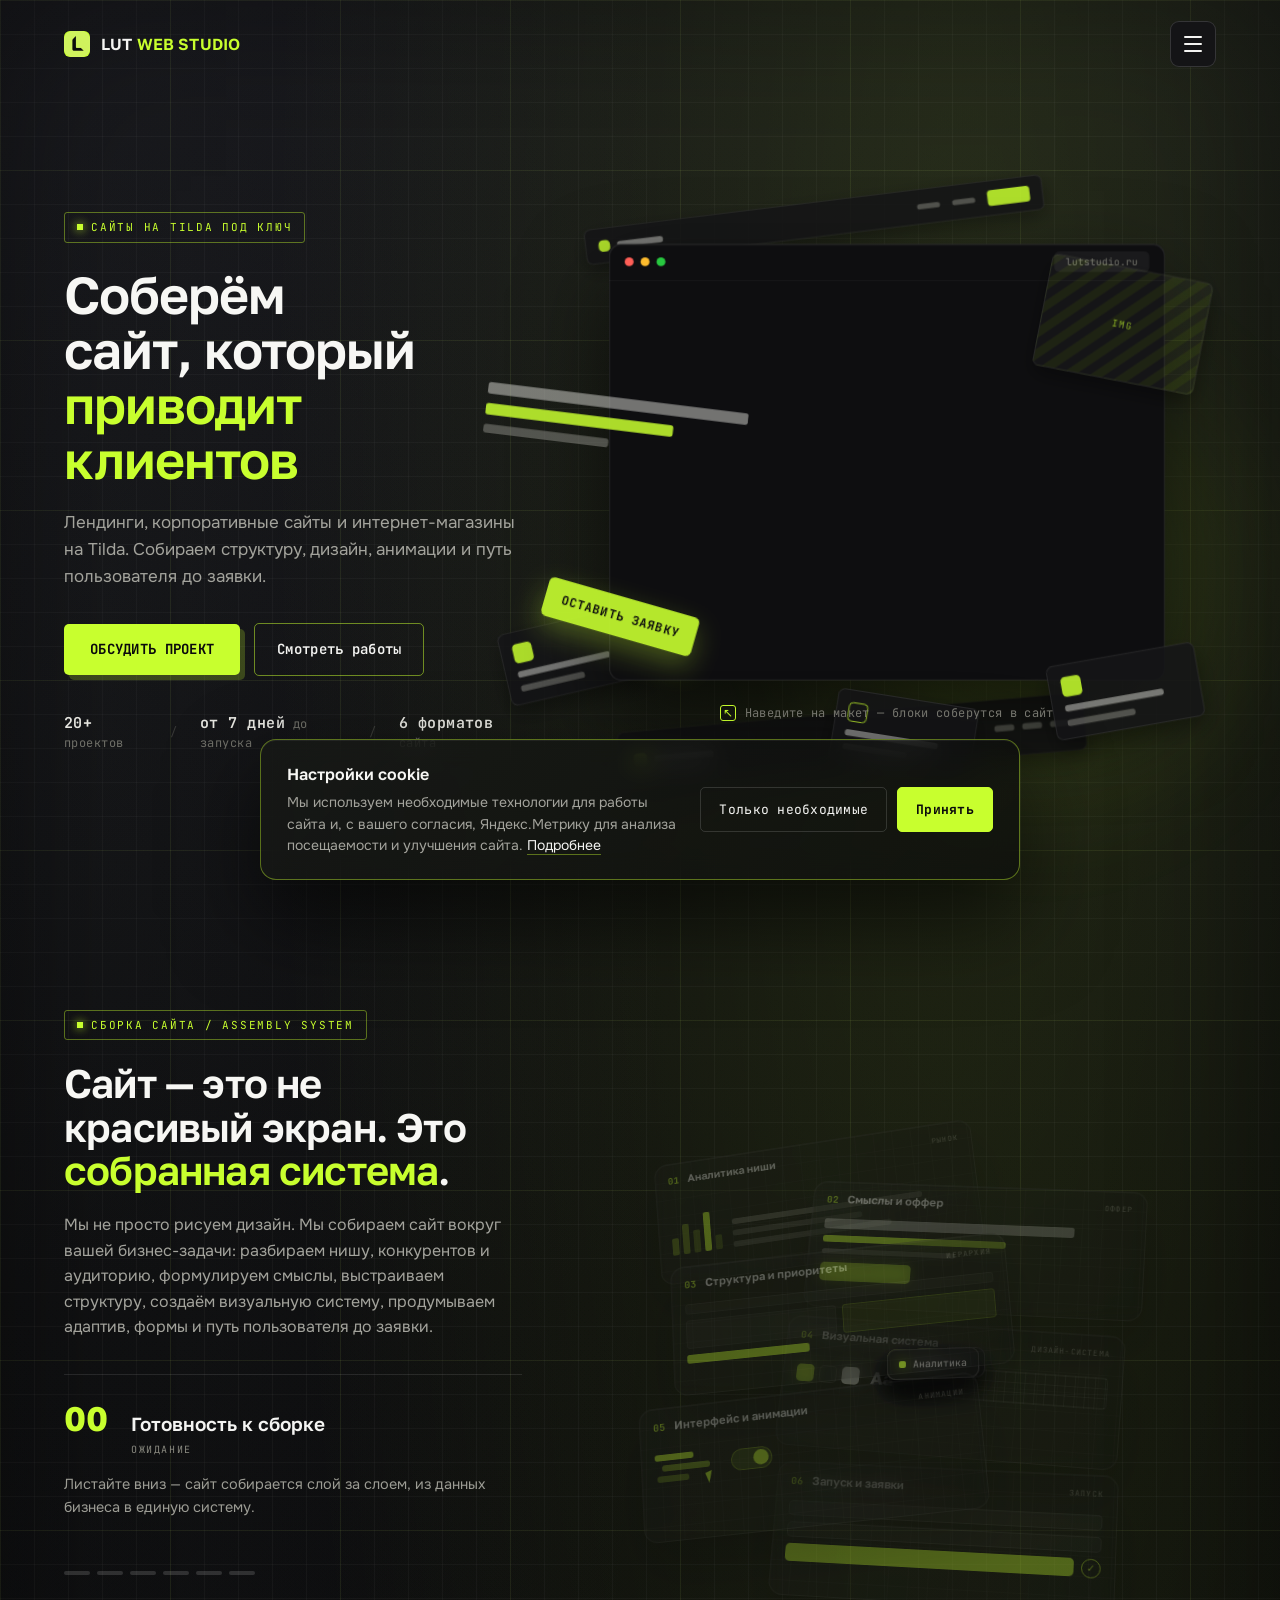
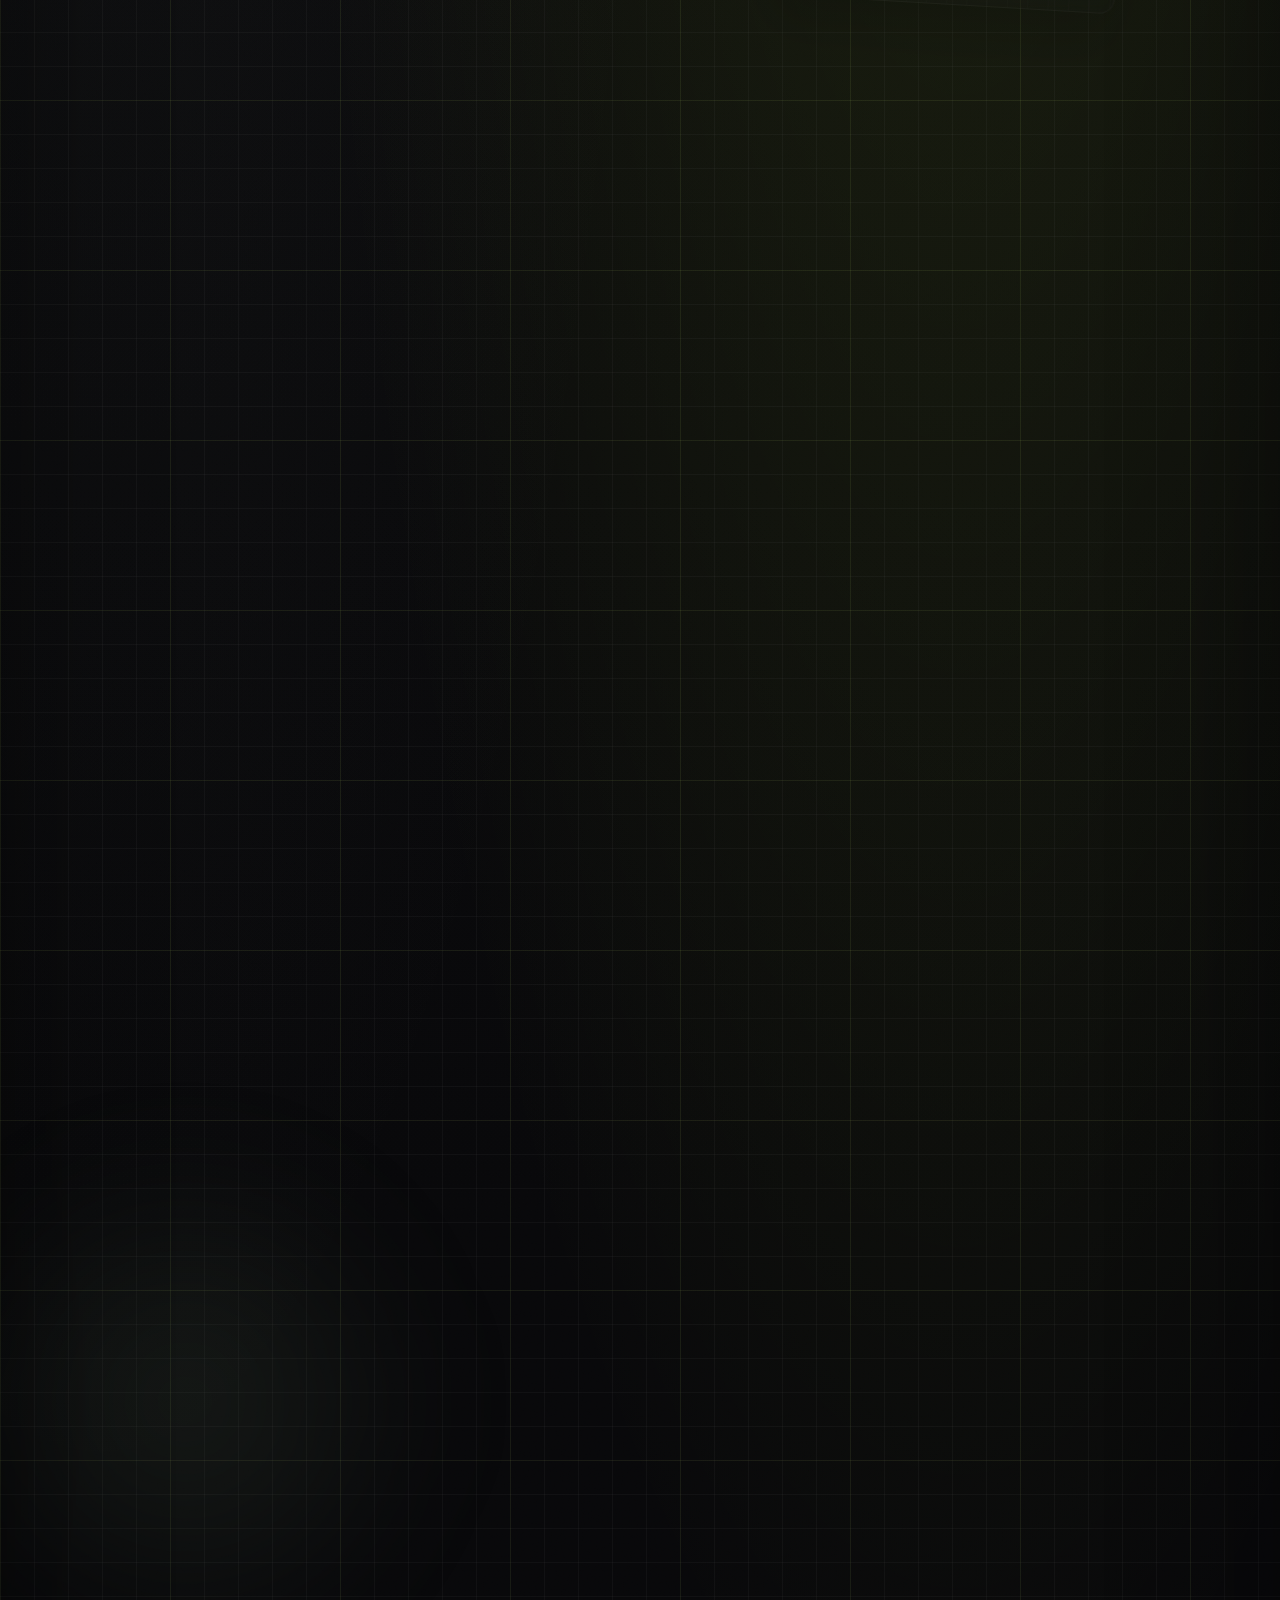
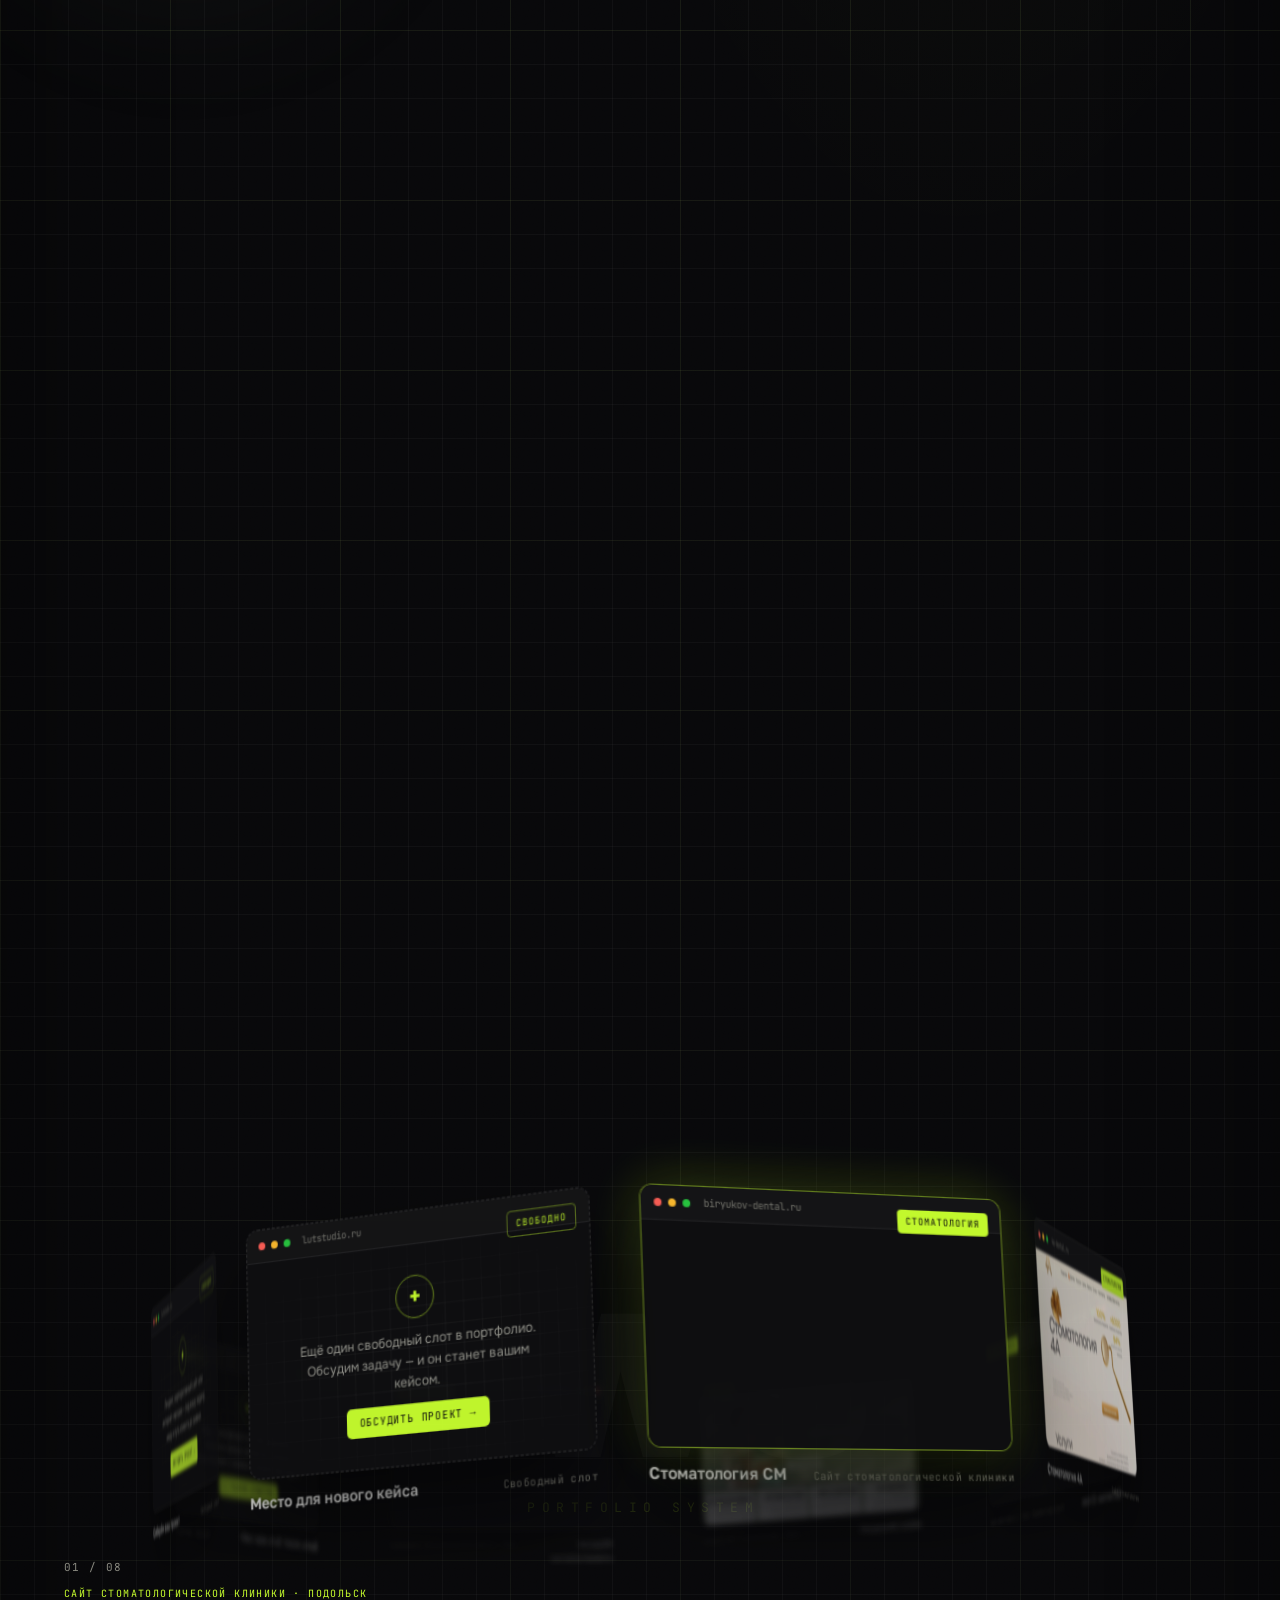
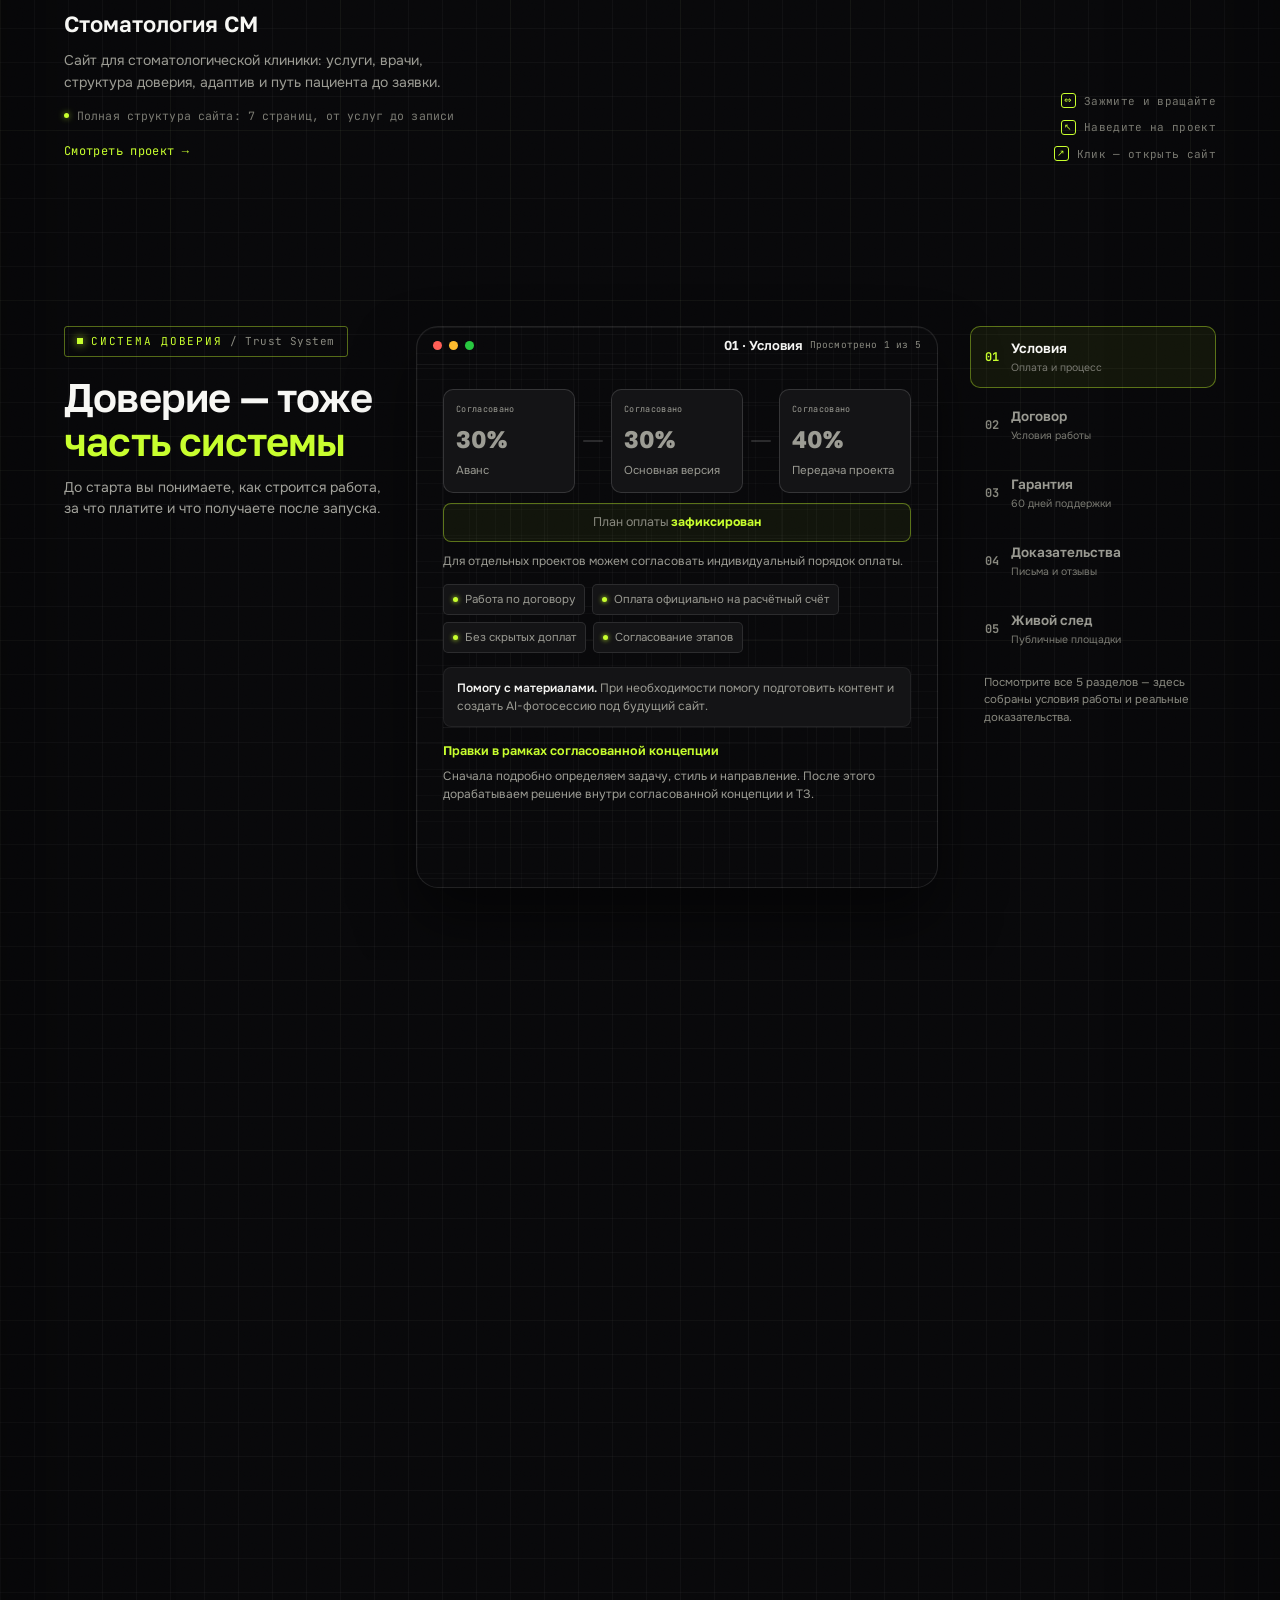
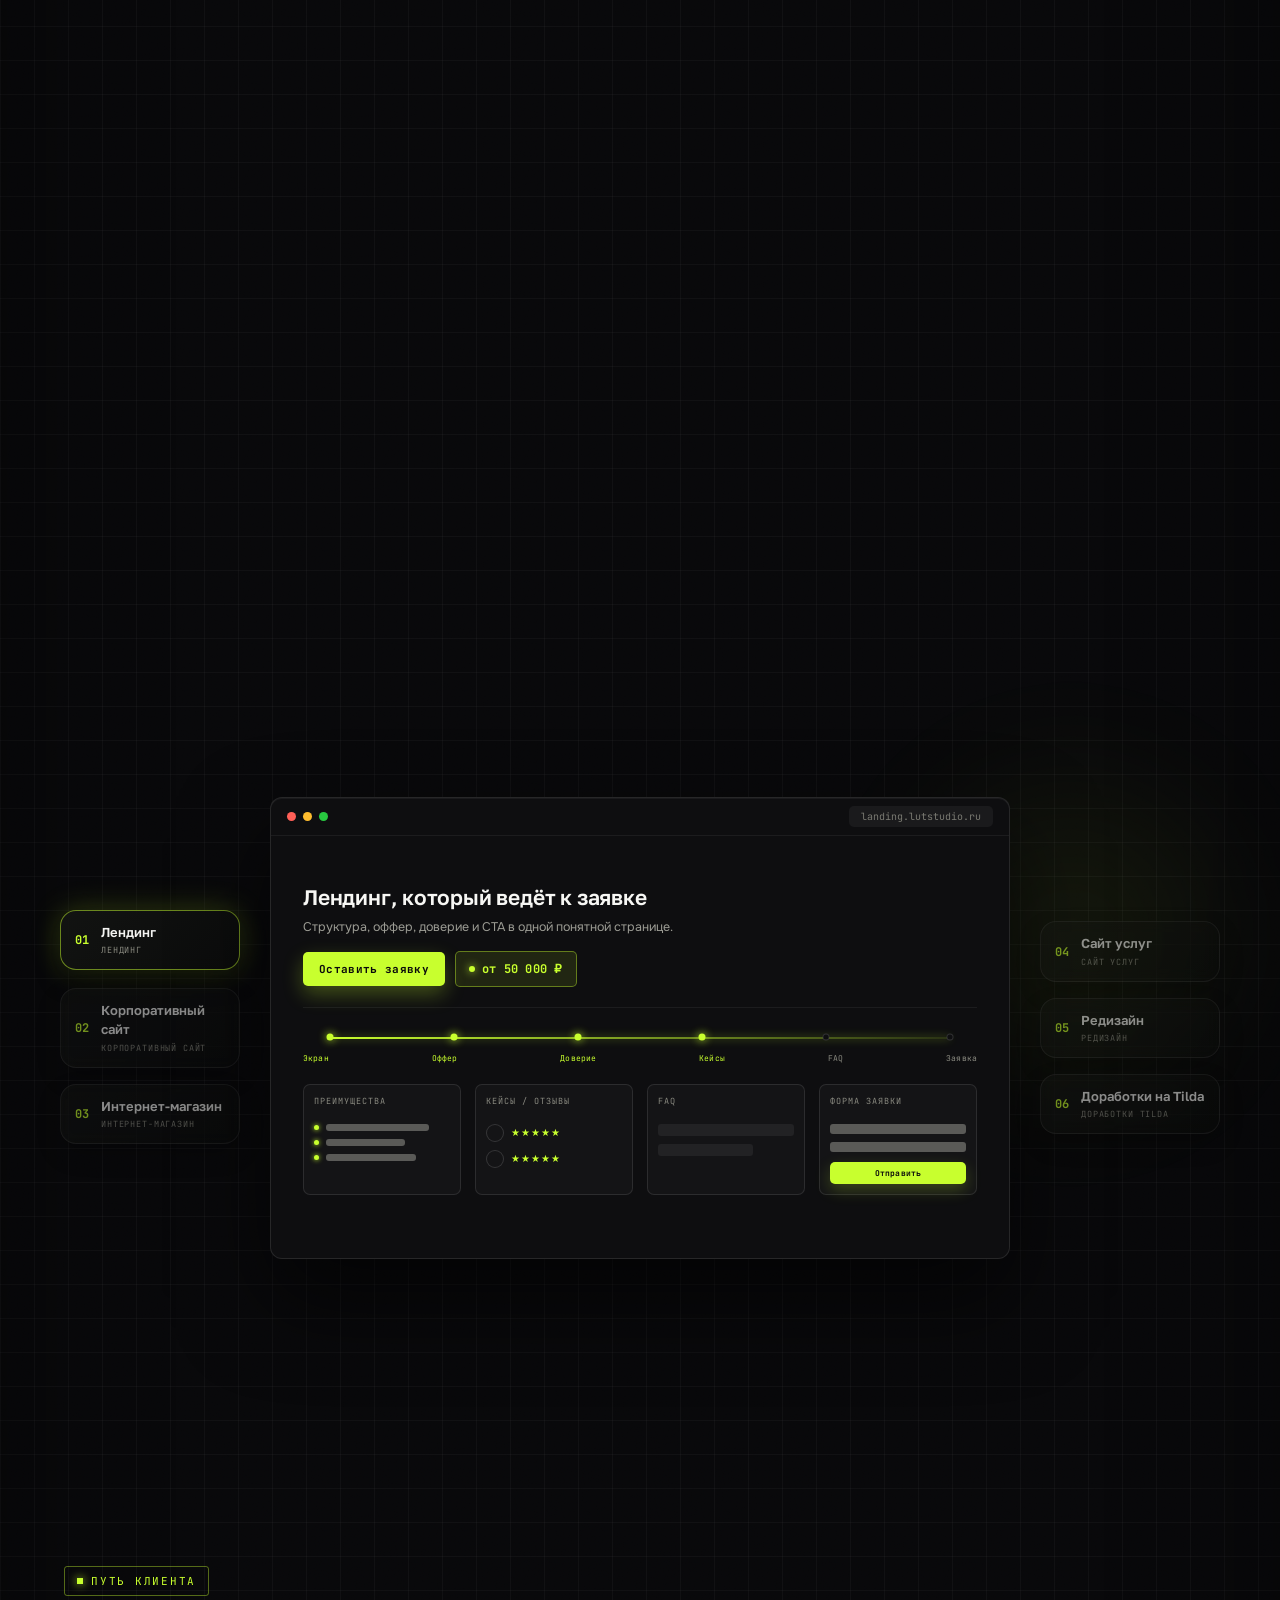
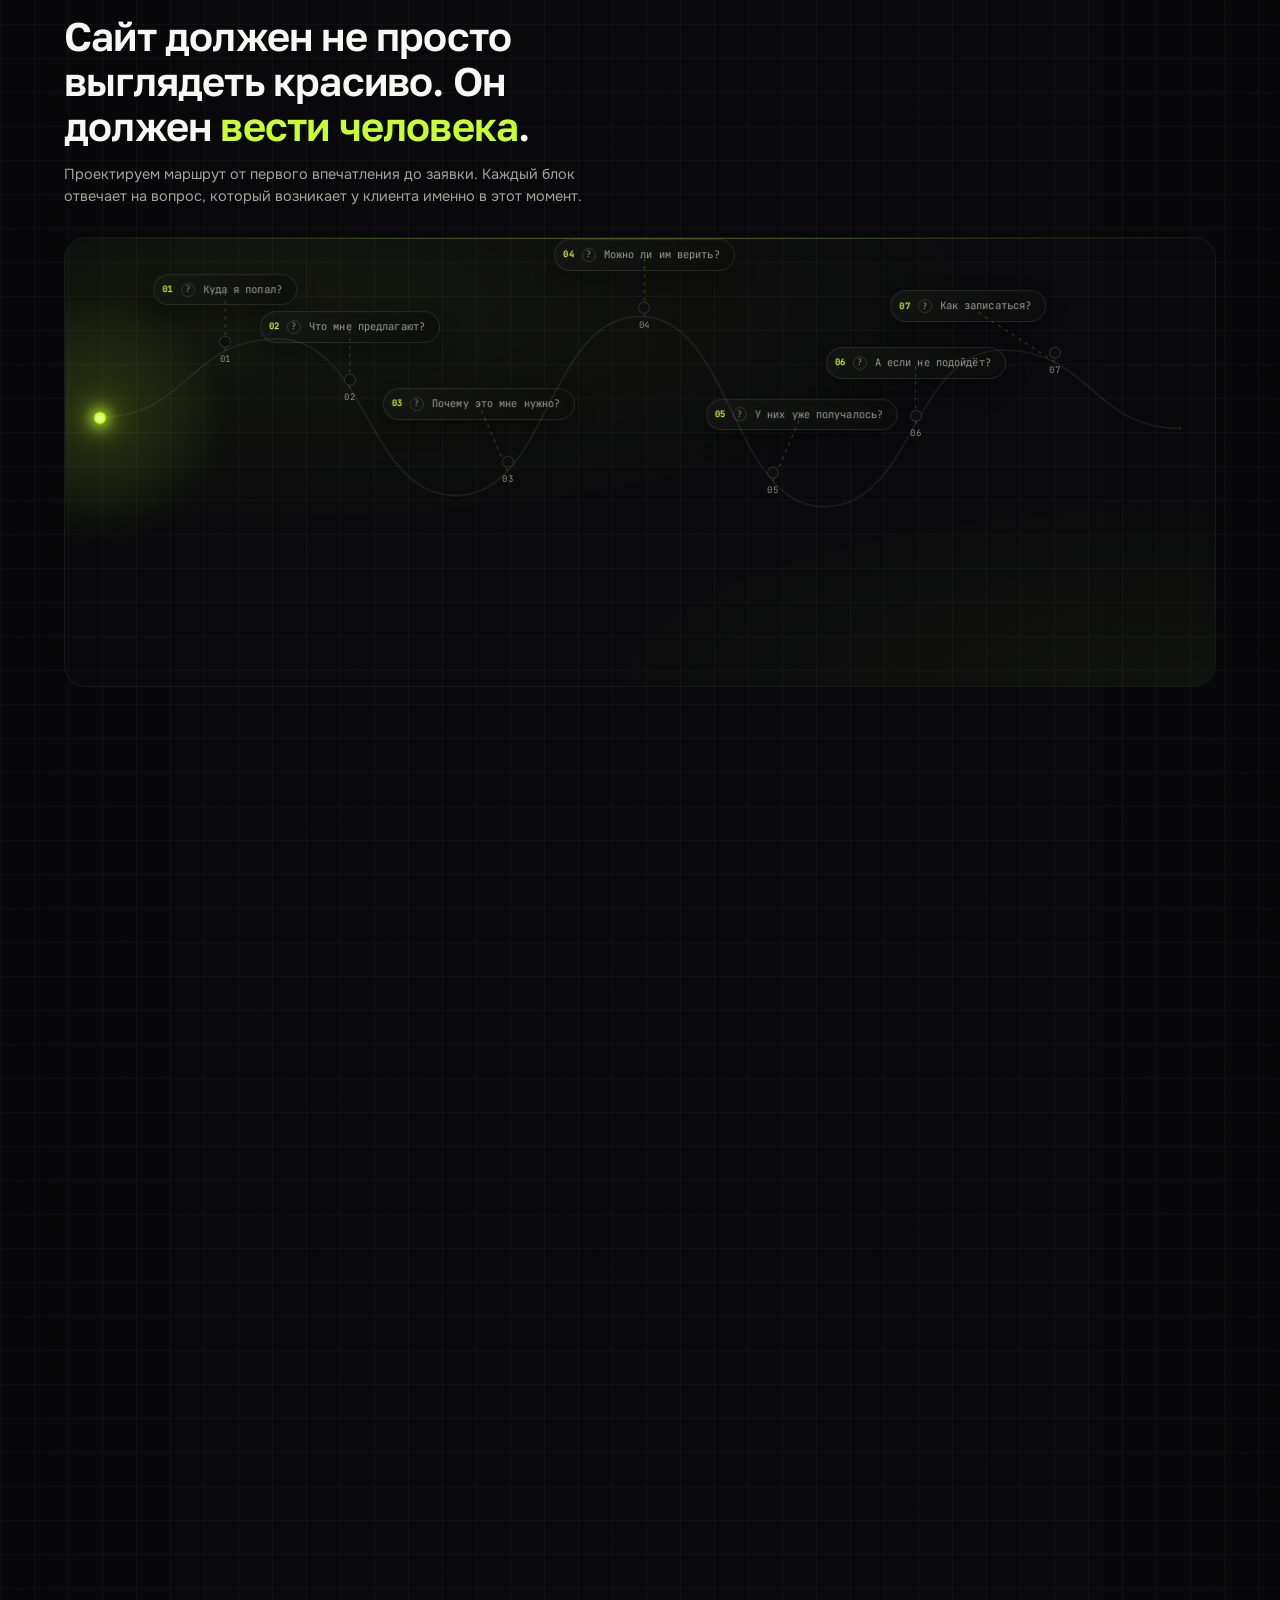
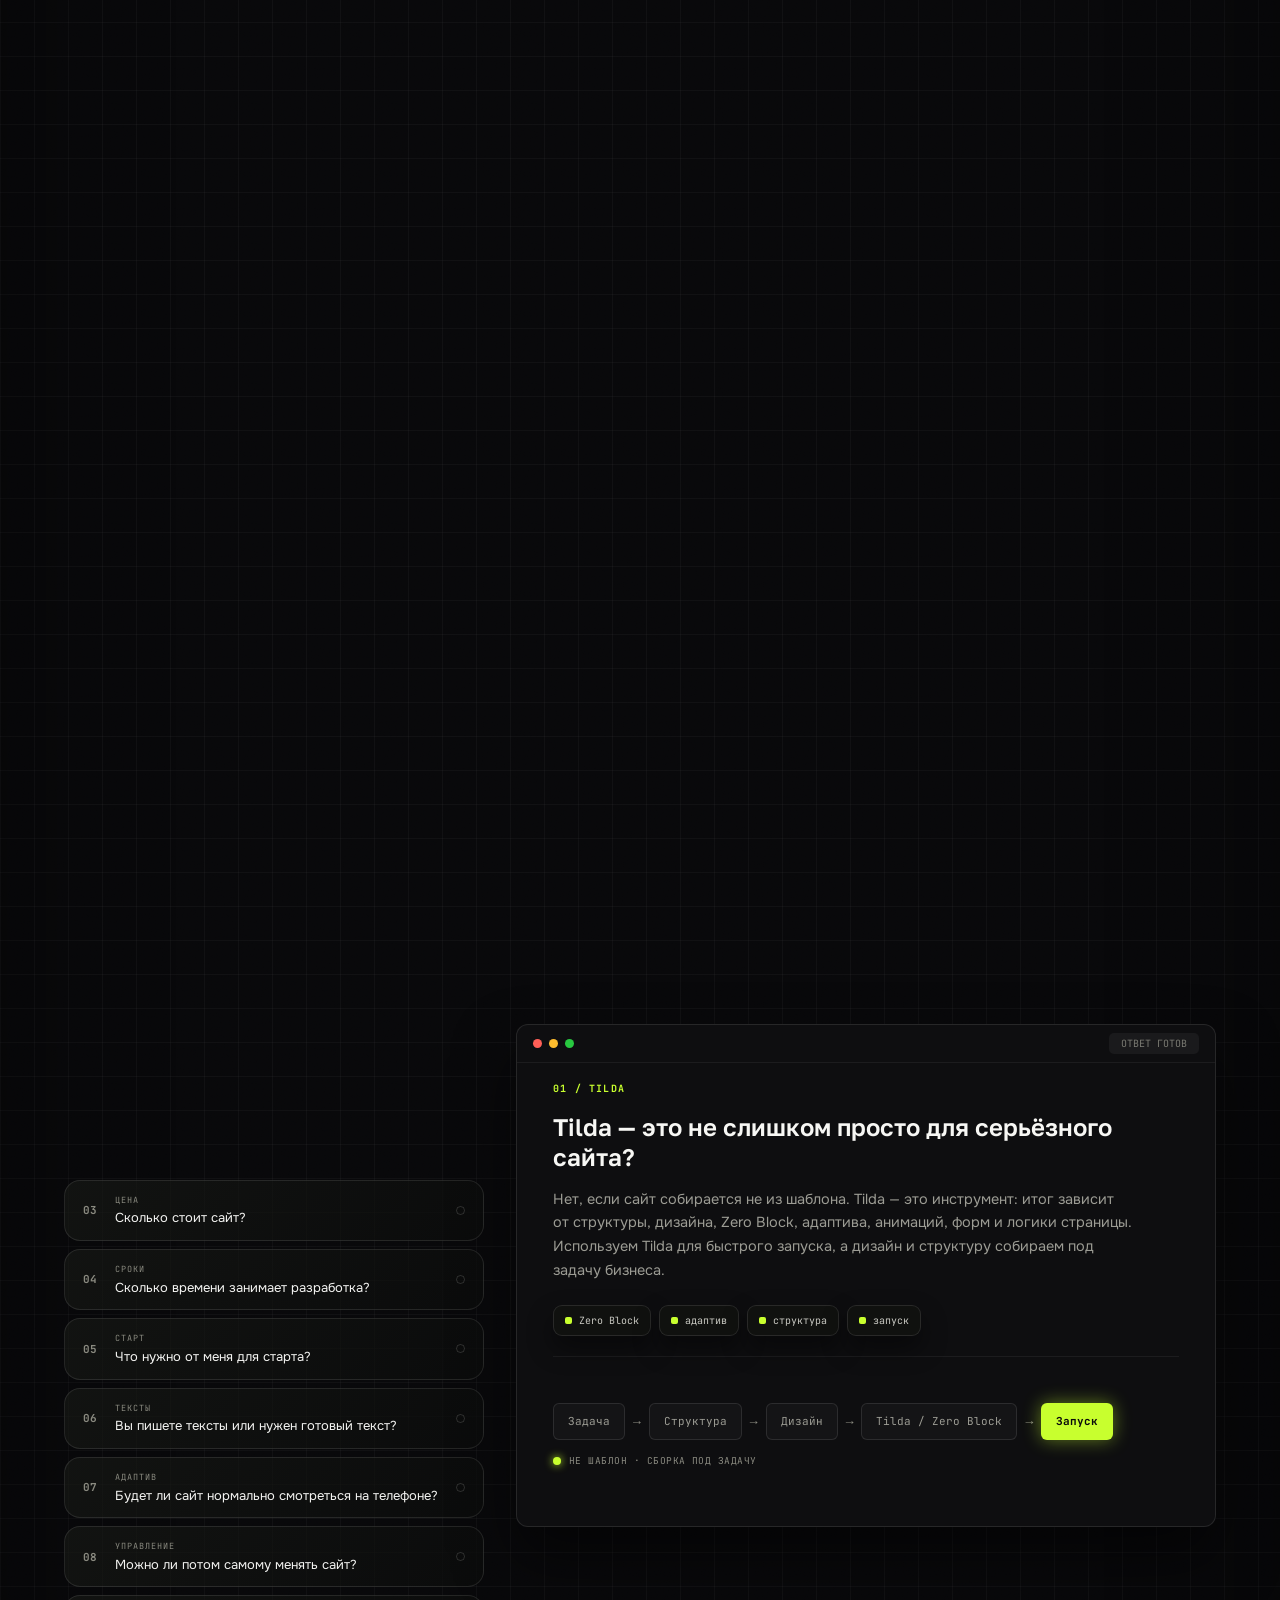
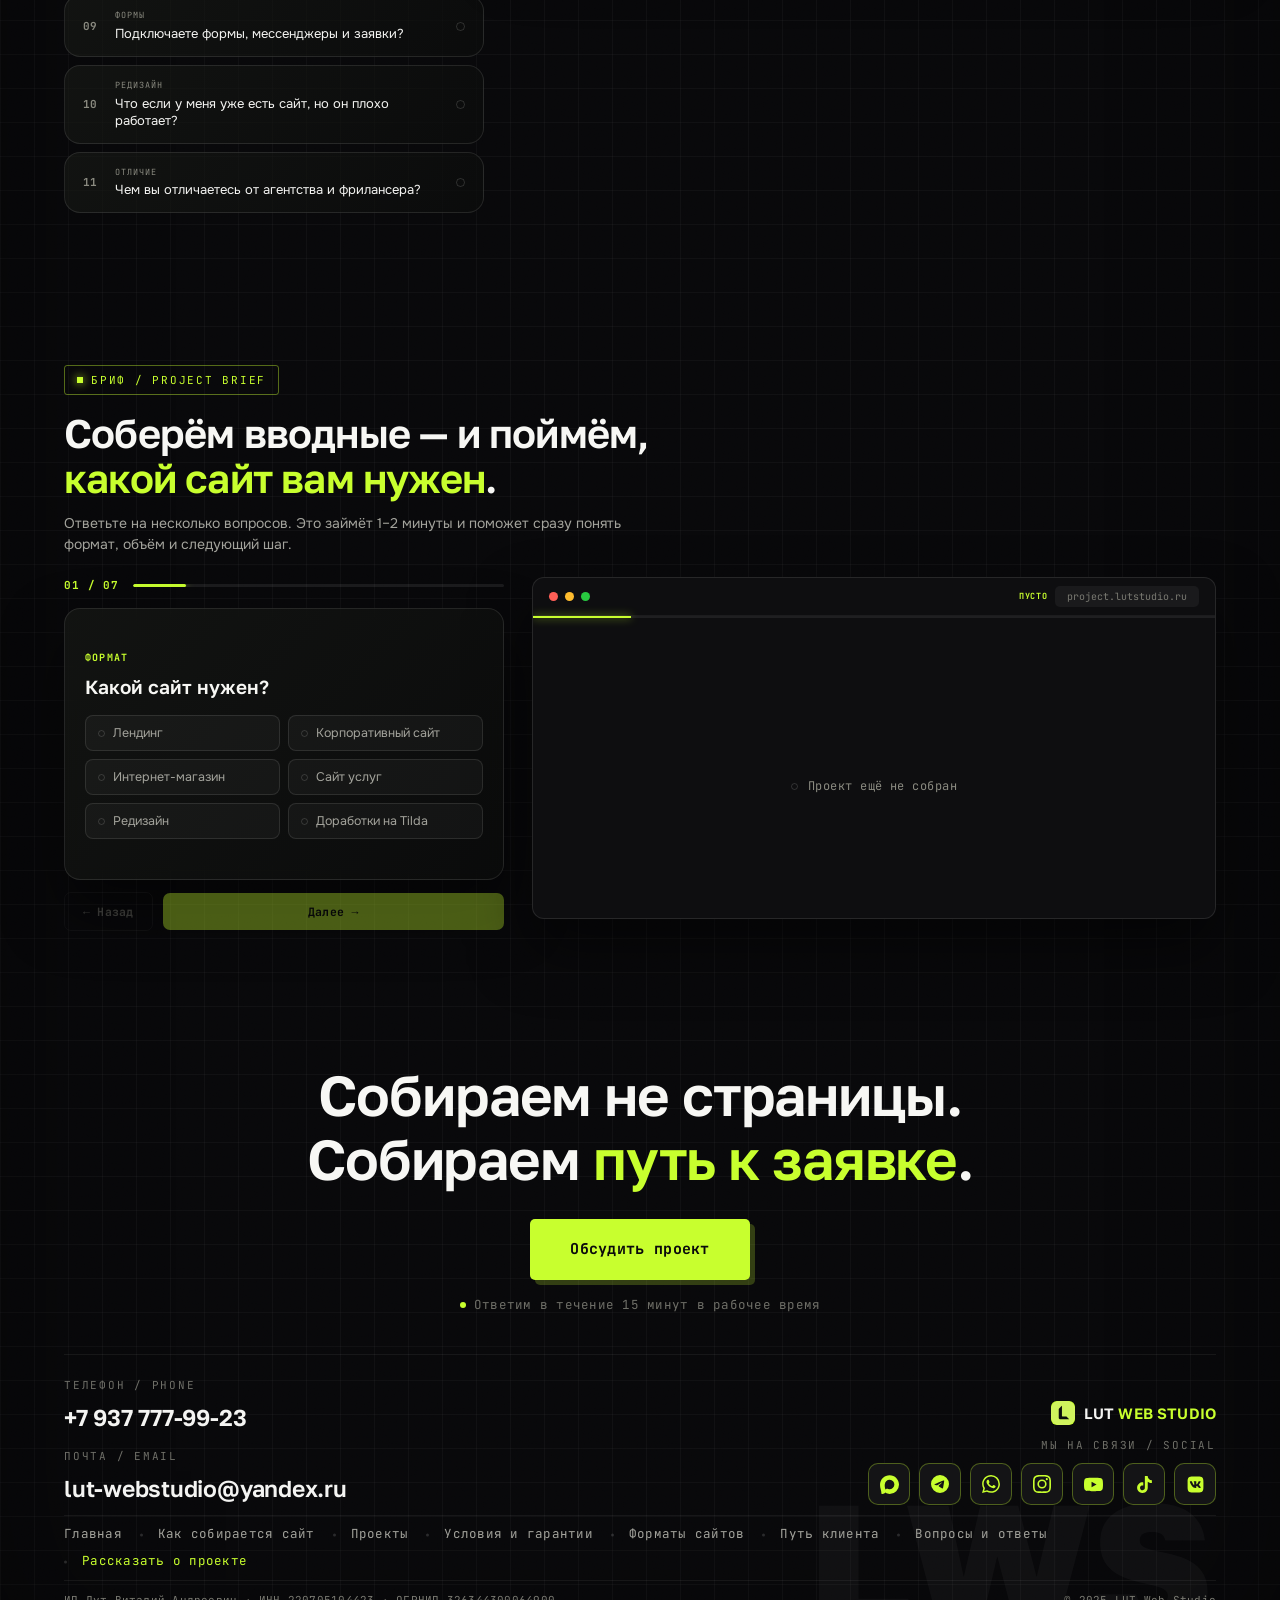
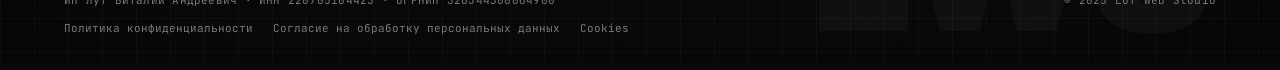
==== index.html @ da23cadc "refactor: place author profile inside browser frame" ====
<!DOCTYPE html>
<html lang="ru">
<head>
  <meta charset="UTF-8">
  <meta name="viewport" content="width=device-width, initial-scale=1">
  <title>Создание сайтов на Tilda под ключ: дизайн и разработка | LUT Web Studio</title>

  <meta name="description" content="Авторская веб-студия Виталия Лута. Создаю лендинги, корпоративные сайты и интернет-магазины на Tilda под ключ: анализ, структура, дизайн, анимации и запуск. Работа по договору, гарантия 60 дней.">
  <meta name="robots" content="index, follow">
  <link rel="canonical" href="https://lutstudio.ru/">

  <meta property="og:type" content="website">
  <meta property="og:site_name" content="LUT Web Studio">
  <meta property="og:locale" content="ru_RU">
  <meta property="og:url" content="https://lutstudio.ru/">
  <meta property="og:title" content="Создание сайтов на Tilda под ключ — LUT Web Studio">
  <meta property="og:description" content="Авторская веб-студия Виталия Лута. Лендинги, корпоративные сайты и интернет-магазины на Tilda под ключ — от анализа и структуры до дизайна, анимаций и запуска.">
  <meta property="og:image" content="https://lutstudio.ru/assets/images/OG.webp">
  <meta property="og:image:secure_url" content="https://lutstudio.ru/assets/images/OG.webp">
  <meta property="og:image:type" content="image/webp">
  <meta property="og:image:width" content="1200">
  <meta property="og:image:height" content="630">
  <meta property="og:image:alt" content="LUT Web Studio — создание сайтов на Tilda под ключ">

  <meta name="twitter:card" content="summary_large_image">
  <meta name="twitter:title" content="Создание сайтов на Tilda под ключ — LUT Web Studio">
  <meta name="twitter:description" content="Авторская веб-студия Виталия Лута. Сайты на Tilda под ключ — от анализа и структуры до дизайна, анимаций и запуска.">
  <meta name="twitter:image" content="https://lutstudio.ru/assets/images/OG.webp">
  <meta name="twitter:image:alt" content="LUT Web Studio — создание сайтов на Tilda под ключ">

  <script type="application/ld+json">
  {
    "@context": "https://schema.org",
    "@graph": [
      {
        "@type": "ProfessionalService",
        "@id": "https://lutstudio.ru/#studio",
        "name": "LUT Web Studio",
        "alternateName": "ЛУТ Веб Студия",
        "url": "https://lutstudio.ru/",
        "logo": "https://lutstudio.ru/assets/favicon/apple-touch-icon.png",
        "image": "https://lutstudio.ru/assets/images/OG.webp",
        "description": "Авторская веб-студия Виталия Лута. Создание сайтов на Tilda под ключ: анализ, структура, дизайн, анимации, разработка и запуск.",
        "founder": {
          "@id": "https://lutstudio.ru/#vitaly"
        },
        "areaServed": {
          "@type": "Country",
          "name": "Россия"
        },
        "serviceType": [
          "Разработка сайтов на Tilda",
          "Создание лендингов",
          "Корпоративные сайты",
          "Интернет-магазины на Tilda",
          "Сайт услуг",
          "Редизайн сайтов",
          "Доработка сайтов на Tilda"
        ],
        "telephone": "+7 937 777-99-23",
        "email": "lut-webstudio@yandex.ru",
        "sameAs": [
          "https://vk.ru/lut.web.studio"
        ]
      },
      {
        "@type": "Person",
        "@id": "https://lutstudio.ru/#vitaly",
        "name": "Виталий Лут",
        "jobTitle": "Основатель и веб-дизайнер",
        "worksFor": {
          "@id": "https://lutstudio.ru/#studio"
        },
        "sameAs": [
          "https://t.me/VitalyLut",
          "https://www.instagram.com/vitaliylut",
          "https://youtube.com/@lut_vitaly",
          "https://www.tiktok.com/@lut_vitalik"
        ]
      },
      {
        "@type": "WebSite",
        "@id": "https://lutstudio.ru/#website",
        "url": "https://lutstudio.ru/",
        "name": "LUT Web Studio",
        "inLanguage": "ru-RU",
        "publisher": {
          "@id": "https://lutstudio.ru/#studio"
        }
      }
    ]
  }
  </script>

  <link rel="icon" type="image/png" href="assets/favicon/favicon-96x96.png" sizes="96x96">
  <link rel="shortcut icon" href="assets/favicon/favicon.ico">
  <link rel="apple-touch-icon" sizes="180x180" href="assets/favicon/apple-touch-icon.png">
  <link rel="manifest" href="assets/favicon/site.webmanifest">
  <meta name="theme-color" content="#d1f45f">

  <!-- Self-hosted (assets/fonts/, see css/fonts.css) — replaces the
       former Google Fonts CDN request. Preload only the two files
       needed for the very first paint (Hero H1 + body/subtitle text,
       both Cyrillic); every other weight/subset loads from fonts.css's
       own @font-face rules on demand, same as before. -->
  <link rel="preload" href="assets/fonts/golos-text-cyrillic.woff2" as="font" type="font/woff2" crossorigin>
  <link rel="preload" href="assets/fonts/onest-cyrillic.woff2" as="font" type="font/woff2" crossorigin>

  <!-- .min.css — same 17 files, same order (order is load-bearing: later
       files override earlier ones at equal specificity throughout this
       codebase), each minified independently rather than bundled. See
       PERF-NOTES.md for why bundling was deliberately not done.
       Unminified sources stay in css/ for development. -->
  <link rel="stylesheet" href="css/reset.min.css">
  <link rel="stylesheet" href="css/fonts.min.css">
  <link rel="stylesheet" href="css/variables.min.css">
  <link rel="stylesheet" href="css/base.min.css">
  <link rel="stylesheet" href="css/components.min.css">
  <link rel="stylesheet" href="css/hero.min.css">
  <link rel="stylesheet" href="css/assembly.min.css">
  <link rel="stylesheet" href="css/portfolio.min.css">
  <link rel="stylesheet" href="css/trust.min.css">
  <link rel="stylesheet" href="css/author.min.css">
  <link rel="stylesheet" href="css/configurator.min.css">
  <link rel="stylesheet" href="css/journey.min.css">
  <link rel="stylesheet" href="css/faq.min.css">
  <link rel="stylesheet" href="css/brief.min.css">
  <link rel="stylesheet" href="css/footer.min.css">
  <link rel="stylesheet" href="css/project-modal.min.css">
  <link rel="stylesheet" href="css/responsive.min.css">
  <link rel="stylesheet" href="css/cookie-consent.min.css">
</head>
<body>
  <div class="site-bg" aria-hidden="true">
    <div class="bg-layer bg-atmosphere"></div>
    <div class="bg-layer bg-grid"></div>
    <div class="bg-layer bg-grid--accent"></div>
    <div class="bg-glow site-bg__glow--a"></div>
    <div class="bg-glow site-bg__glow--b"></div>
    <div class="bg-glow site-bg__glow--c"></div>
    <div class="bg-layer bg-noise"></div>
    <div class="bg-layer bg-vignette"></div>
  </div>
  <div class="site-halo" data-site-halo aria-hidden="true"></div>

  <header class="site-header" data-site-header>
    <div class="site-header__inner">
      <div class="hero__brand">
        <img class="hero__brand-mark" src="assets/favicon/favicon-96x96.png" width="26" height="26" alt="">
        <span class="hero__brand-name">
          <span class="hero__brand-name-full">LUT<span> WEB STUDIO</span></span>
          <span class="hero__brand-name-short">LWS</span>
        </span>
      </div>

      <button class="hamburger" type="button" data-menu-toggle aria-label="Открыть меню" aria-expanded="false">
        <span class="hamburger__line"></span>
        <span class="hamburger__line"></span>
        <span class="hamburger__line"></span>
      </button>
    </div>
  </header>

  <nav class="menu" data-menu aria-hidden="true">
    <div class="menu__glow"></div>
    <div class="menu__label">МЕНЮ / MENU</div>
    <div class="menu__links">
      <a class="menu__link" href="#home">
        <span class="menu__link-index">01</span><span class="menu__link-text">Главная</span>
      </a>
      <a class="menu__link" href="#assembly">
        <span class="menu__link-index">02</span><span class="menu__link-text">Как мы собираем</span>
      </a>
      <a class="menu__link" href="#portfolio">
        <span class="menu__link-index">03</span><span class="menu__link-text">Проекты</span>
      </a>
      <a class="menu__link" href="#trust">
        <span class="menu__link-index">04</span><span class="menu__link-text">Условия и гарантии</span>
      </a>
      <a class="menu__link" href="#configurator">
        <span class="menu__link-index">05</span><span class="menu__link-text">Форматы сайтов</span>
      </a>
      <a class="menu__link" href="#journey">
        <span class="menu__link-index">06</span><span class="menu__link-text">Путь клиента</span>
      </a>
      <a class="menu__link" href="#faq">
        <span class="menu__link-index">07</span><span class="menu__link-text">Вопросы и ответы</span>
      </a>
      <a class="menu__link" href="#brief">
        <span class="menu__link-index">08</span><span class="menu__link-text">Рассказать о проекте</span>
      </a>
    </div>
    <div class="menu__footer">
      <a class="menu__phone" href="tel:+79377779923">
        <div class="menu__phone-label">ПОЗВОНИТЬ</div>
        <div class="menu__phone-number">+7 937 777-99-23</div>
      </a>
      <div class="menu__socials" data-menu-socials></div>
    </div>
  </nav>

  <main>
    <!-- HERO -->
    <section class="hero-viewport" id="home" data-hero>
      <div class="hero__container">
        <div class="hero__copy">
          <div class="badge">
            <span class="badge__dot"></span>Сайты на Tilda под ключ
          </div>
          <h1 class="hero__title">Соберём сайт, который <span>приводит клиентов</span></h1>
          <p class="hero__subtitle">Лендинги, корпоративные сайты и интернет-магазины на Tilda. Собираем структуру, дизайн, анимации и путь пользователя до заявки.</p>
          <div class="hero__actions">
            <button class="btn btn--primary" type="button" data-magnet data-open-project-modal data-source="hero" data-source-label="Обсудить проект">ОБСУДИТЬ ПРОЕКТ</button>
            <button class="btn btn--secondary" type="button" data-magnet data-scroll-to="#portfolio">
              <span class="btn__liquid">
                <span class="btn__liquid-fill"></span>
                <span class="btn__liquid-wave"></span>
                <span class="btn__liquid-wave btn__liquid-wave--soft"></span>
              </span>
              <span class="btn__label">Смотреть работы</span>
            </button>
          </div>
          <div class="hero__stats">
            <span><b>20+</b> проектов</span>
            <span class="hero__stats-sep">/</span>
            <span><b>от 7 дней</b> до запуска</span>
            <span class="hero__stats-sep">/</span>
            <span><b>6 форматов</b> сайта</span>
          </div>
        </div>

        <div class="hero__scene">
        <div class="hero__mockup-shell">
        <div class="hero__mockup" data-mockup>
          <div class="hero__mockup-tilt" data-tilt>
            <div class="hero__mockup-glow" data-mockup-glow></div>
            <div class="hero__mockup-frame"></div>
            <div class="browser-bar">
              <span class="browser-bar__dot browser-bar__dot--red"></span>
              <span class="browser-bar__dot browser-bar__dot--yellow"></span>
              <span class="browser-bar__dot browser-bar__dot--green"></span>
              <span class="browser-bar__spacer"></span>
              <span class="browser-bar__url">lutstudio.ru</span>
            </div>

            <div class="hero__mockup-stage" data-mockup-stage>
              <div class="hero__mockup-card hero__mockup-card--navbar">
                <div class="hero__mockup-card-inner">
                  <div style="display:flex;align-items:center;gap:8px">
                    <span class="ui-dot" style="width:13px;height:13px"></span>
                    <span class="ui-bar ui-bar--light" style="width:52px"></span>
                  </div>
                  <div style="display:flex;align-items:center;gap:14px">
                    <span class="ui-bar ui-bar--faint" style="width:26px;height:6px"></span>
                    <span class="ui-bar ui-bar--faint" style="width:26px;height:6px"></span>
                    <span class="ui-bar ui-bar--accent" style="width:48px;height:18px;border-radius:4px"></span>
                  </div>
                </div>
              </div>

              <div class="hero__mockup-card hero__mockup-card--headline">
                <div class="hero__mockup-card-inner">
                  <span class="ui-bar ui-bar--light" style="width:100%;height:13px"></span>
                  <span class="ui-bar ui-bar--accent" style="width:72%;height:13px"></span>
                  <span class="ui-bar ui-bar--faint" style="width:48%;height:10px"></span>
                </div>
              </div>

              <div class="hero__mockup-card hero__mockup-card--cta">
                <div class="hero__mockup-card-inner">ОСТАВИТЬ ЗАЯВКУ</div>
              </div>

              <div class="hero__mockup-card hero__mockup-card--image">
                <div class="hero__mockup-card-inner">IMG</div>
              </div>

              <div class="hero__mockup-card hero__mockup-card--feature-a">
                <div class="hero__mockup-card-inner">
                  <span class="ui-dot"></span>
                  <span class="ui-bar ui-bar--light" style="width:80%"></span>
                  <span class="ui-bar ui-bar--faint" style="width:55%"></span>
                </div>
              </div>

              <div class="hero__mockup-card hero__mockup-card--feature-b">
                <div class="hero__mockup-card-inner">
                  <span class="ui-dot ui-dot--outline"></span>
                  <span class="ui-bar ui-bar--light" style="width:80%"></span>
                  <span class="ui-bar ui-bar--faint" style="width:55%"></span>
                </div>
              </div>

              <div class="hero__mockup-card hero__mockup-card--feature-c">
                <div class="hero__mockup-card-inner">
                  <span class="ui-dot"></span>
                  <span class="ui-bar ui-bar--light" style="width:80%"></span>
                  <span class="ui-bar ui-bar--faint" style="width:55%"></span>
                </div>
              </div>

              <div class="hero__mockup-card hero__mockup-card--footer">
                <div class="hero__mockup-card-inner">
                  <div style="display:flex;align-items:center;gap:8px">
                    <span class="ui-dot" style="width:15px;height:15px"></span>
                    <span class="ui-bar ui-bar--light" style="width:66px"></span>
                  </div>
                  <div style="display:flex;gap:9px">
                    <span class="ui-bar ui-bar--faint" style="width:22px"></span>
                    <span class="ui-bar ui-bar--faint" style="width:22px"></span>
                    <span class="ui-bar ui-bar--faint" style="width:22px"></span>
                  </div>
                </div>
              </div>
            </div>
          </div>
        </div>
        </div>

        <div class="hero__hint" data-hero-hint>
          <span class="hero__hint-icon">↖</span>
          <span data-hero-hint-text>Наведите на макет — блоки соберутся в сайт</span>
        </div>
        </div>
      </div>
    </section>

    <!-- ASSEMBLY -->
    <section class="assembly" id="assembly">
      <!-- Mobile-only intro (portrait tablet / phone, <=1023px): the
           sticky scroll-story below needs to start with just the
           compact stage + scene, so this scrolls away *before* the
           tall track begins rather than staying pinned on-screen with
           it the whole time. Same copy as .assembly__content-intro
           (hidden on this range) — kept separate rather than reflowed
           in place because the two live either side of the sticky
           boundary and can't share one DOM position. -->
      <div class="assembly__intro-mobile">
        <div class="badge reveal-up">
          <span class="badge__dot"></span>СБОРКА САЙТА / ASSEMBLY SYSTEM
        </div>
        <h2 class="assembly__title reveal-up reveal-delay-1">Сайт — это не красивый экран. Это <span>собранная система</span>.</h2>
        <p class="assembly__subtitle reveal-up reveal-delay-2">Мы не просто рисуем дизайн. Мы собираем сайт вокруг вашей бизнес-задачи: разбираем нишу, конкурентов и аудиторию, формулируем смыслы, выстраиваем структуру, создаём визуальную систему, продумываем адаптив, формы и путь пользователя до заявки.</p>
      </div>

      <div class="assembly__track" data-assembly-track>
        <div class="assembly__stage" data-assembly-stage>
          <div class="assembly__container">
            <div class="assembly__content">
              <div class="assembly__content-intro">
                <div class="badge reveal-up">
                  <span class="badge__dot"></span>СБОРКА САЙТА / ASSEMBLY SYSTEM
                </div>
                <h2 class="assembly__title reveal-up reveal-delay-1">Сайт — это не красивый экран. Это <span>собранная система</span>.</h2>
                <p class="assembly__subtitle reveal-up reveal-delay-2">Мы не просто рисуем дизайн. Мы собираем сайт вокруг вашей бизнес-задачи: разбираем нишу, конкурентов и аудиторию, формулируем смыслы, выстраиваем структуру, создаём визуальную систему, продумываем адаптив, формы и путь пользователя до заявки.</p>
              </div>

              <div class="assembly__panel" data-assembly-panel>
                <div class="assembly__panel-head">
                  <span class="assembly__panel-code" data-assembly-code>00</span>
                  <div>
                    <div class="assembly__panel-name" data-assembly-name>Готовность к сборке</div>
                    <div class="assembly__panel-en" data-assembly-en>ОЖИДАНИЕ</div>
                  </div>
                </div>
                <p class="assembly__panel-desc" data-assembly-desc>Листайте вниз — сайт собирается слой за слоем, из данных бизнеса в единую систему.</p>
              </div>

              <div class="assembly__progress" data-assembly-progress>
                <span class="assembly__progress-dot"></span>
                <span class="assembly__progress-dot"></span>
                <span class="assembly__progress-dot"></span>
                <span class="assembly__progress-dot"></span>
                <span class="assembly__progress-dot"></span>
                <span class="assembly__progress-dot"></span>
              </div>

              <p class="assembly__final" data-assembly-final>Когда все слои соединены, сайт перестаёт быть просто страницей — он становится digital-системой, которая ведёт человека к заявке.</p>
            </div>

            <div class="assembly__scene">
              <div class="assembly__core" data-assembly-core>
                <div class="assembly__scan" data-assembly-scan></div>

                <div class="assembly__layers" data-assembly-layers>
                  <div class="assembly__layer assembly__layer--scan glass-card" data-layer="0">
                    <div class="assembly__layer-grid"></div>
                    <div class="assembly__layer-head">
                      <div class="assembly__layer-title"><span class="assembly__layer-code">01</span><span class="assembly__layer-name">Аналитика ниши</span></div>
                      <span class="assembly__layer-en">РЫНОК</span>
                    </div>
                    <div class="assembly__layer-body">
                      <div class="bar-chart">
                        <span class="bar-chart__bar" style="height:40%"></span>
                        <span class="bar-chart__bar" style="height:70%"></span>
                        <span class="bar-chart__bar" style="height:52%;opacity:.7"></span>
                        <span class="bar-chart__bar" style="height:92%;background:var(--color-accent)"></span>
                        <span class="bar-chart__bar" style="height:34%;opacity:.6"></span>
                      </div>
                      <div class="assembly__lines">
                        <span class="ui-bar ui-bar--faint" style="width:82%"></span>
                        <span class="ui-bar ui-bar--faint" style="width:56%;opacity:.7"></span>
                        <span class="ui-bar ui-bar--faint" style="width:68%;opacity:.7"></span>
                      </div>
                    </div>
                    <p class="assembly__layer-desc">Разбираем бизнес, конкурентов, аудиторию и точки доверия, чтобы сайт не выглядел «как у всех», а попадал в реальные причины выбора.</p>
                  </div>

                  <div class="assembly__layer assembly__layer--meaning glass-card" data-layer="1">
                    <div class="assembly__layer-grid"></div>
                    <div class="assembly__layer-head">
                      <div class="assembly__layer-title"><span class="assembly__layer-code">02</span><span class="assembly__layer-name">Смыслы и оффер</span></div>
                      <span class="assembly__layer-en">ОФФЕР</span>
                    </div>
                    <div class="assembly__layer-body">
                      <span class="ui-bar ui-bar--light" style="width:82%;height:12px"></span>
                      <span class="ui-bar ui-bar--accent" style="width:60%;height:8px"></span>
                      <span class="ui-bar ui-bar--faint" style="width:44%;height:6px"></span>
                      <span class="ui-bar ui-bar--accent" style="width:104px;height:22px;border-radius:5px;margin-top:2px"></span>
                    </div>
                    <p class="assembly__layer-desc">Формулируем, что вы предлагаете, почему это важно для клиента и почему стоит обратиться именно к вам.</p>
                  </div>

                  <div class="assembly__layer assembly__layer--route glass-card" data-layer="2">
                    <div class="assembly__layer-grid"></div>
                    <div class="assembly__layer-head">
                      <div class="assembly__layer-title"><span class="assembly__layer-code">03</span><span class="assembly__layer-name">Структура и приоритеты</span></div>
                      <span class="assembly__layer-en">ИЕРАРХИЯ</span>
                    </div>
                    <div class="assembly__layer-body">
                      <span class="route-block route-block--header" style="width:100%"></span>
                      <div class="assembly__route-row">
                        <span class="route-block"></span>
                        <span class="route-block route-block--accent"></span>
                      </div>
                      <span class="ui-bar ui-bar--accent" style="width:40%;height:10px"></span>
                    </div>
                    <p class="assembly__layer-desc">Определяем порядок блоков и визуальную иерархию, чтобы человек сразу видел главное и не терялся в структуре страницы.</p>
                  </div>

                  <div class="assembly__layer assembly__layer--visual glass-card" data-layer="3">
                    <div class="assembly__layer-grid"></div>
                    <div class="assembly__layer-head">
                      <div class="assembly__layer-title"><span class="assembly__layer-code">04</span><span class="assembly__layer-name">Визуальная система</span></div>
                      <span class="assembly__layer-en">ДИЗАЙН-СИСТЕМА</span>
                    </div>
                    <div class="assembly__layer-body">
                      <div class="assembly__swatches">
                        <span class="assembly__swatch assembly__swatch--accent"></span>
                        <span class="assembly__swatch assembly__swatch--dark"></span>
                        <span class="assembly__swatch assembly__swatch--light"></span>
                      </div>
                      <span class="assembly__type-sample">Aa</span>
                      <div class="assembly__mini-grid"></div>
                    </div>
                    <p class="assembly__layer-desc">Создаём стиль под уровень бизнеса: типографику, сетку, цвета, карточки, акценты, ритм и ощущение бренда.</p>
                  </div>

                  <div class="assembly__layer assembly__layer--motion glass-card" data-layer="4">
                    <div class="assembly__layer-grid"></div>
                    <div class="assembly__layer-head">
                      <div class="assembly__layer-title"><span class="assembly__layer-code">05</span><span class="assembly__layer-name">Интерфейс и анимации</span></div>
                      <span class="assembly__layer-en">АНИМАЦИИ</span>
                    </div>
                    <div class="assembly__layer-body">
                      <div class="assembly__cursor-path">
                        <span class="ui-bar ui-bar--accent" style="top:6px;width:44px"></span>
                        <span class="ui-bar ui-bar--accent" style="top:18px;left:8px;width:54px;opacity:.55"></span>
                        <span class="ui-bar ui-bar--accent" style="top:30px;left:2px;width:36px;opacity:.4"></span>
                        <span class="assembly__cursor-arrow"></span>
                      </div>
                      <div class="toggle"><span class="toggle__knob"></span></div>
                    </div>
                    <p class="assembly__layer-desc">Добавляем hover, scroll-анимации и микродвижение, чтобы сайт выглядел живым, современным и запоминался.</p>
                  </div>

                  <div class="assembly__layer assembly__layer--launch glass-card" data-layer="5">
                    <div class="assembly__layer-grid"></div>
                    <div class="assembly__layer-head">
                      <div class="assembly__layer-title"><span class="assembly__layer-code">06</span><span class="assembly__layer-name">Запуск и заявки</span></div>
                      <span class="assembly__layer-en">ЗАПУСК</span>
                    </div>
                    <div class="assembly__layer-body">
                      <span class="ui-bar ui-bar--faint" style="width:100%;height:17px;border-radius:5px;background:rgba(255,255,255,.05);border:1px solid rgba(255,255,255,.1)"></span>
                      <span class="ui-bar ui-bar--faint" style="width:100%;height:17px;border-radius:5px;background:rgba(255,255,255,.05);border:1px solid rgba(255,255,255,.1)"></span>
                      <div class="assembly__submit-row">
                        <span class="ui-bar ui-bar--accent"></span>
                        <span class="check-dot">✓</span>
                      </div>
                    </div>
                    <p class="assembly__layer-desc">Адаптируем сайт под устройства, подключаем формы, мессенджеры, домен, базовую SEO-подготовку и проверяем всё перед запуском.</p>
                  </div>
                </div>

                <div class="chip assembly__chip" data-chip data-home-layer="0"><span class="chip__dot"></span>Конкуренты</div>
                <div class="chip assembly__chip" data-chip data-home-layer="0"><span class="chip__dot" style="border-radius:50%"></span>Аудитория</div>
                <div class="chip assembly__chip" data-chip data-home-layer="0"><span class="chip__dot" style="background:none;color:var(--color-accent);font-weight:700">#</span>SEO</div>
                <div class="chip assembly__chip" data-chip data-home-layer="1"><span class="chip__dot" style="border-radius:2px;border:1.5px solid var(--color-accent);background:none"></span>Оффер</div>
                <div class="chip assembly__chip" data-chip data-home-layer="1"><span class="chip__dot"></span>Доверие</div>
                <div class="chip assembly__chip" data-chip data-home-layer="2"><span class="chip__dot"></span>Структура</div>
                <div class="chip chip--accent assembly__chip" data-chip data-home-layer="2">CTA →</div>
                <div class="chip assembly__chip" data-chip data-home-layer="5"><span class="chip__dot"></span>Адаптив</div>
                <div class="chip assembly__chip" data-chip data-home-layer="5"><span class="chip__dot"></span>Формы</div>
                <div class="chip assembly__chip" data-chip data-home-layer="5"><span class="chip__dot"></span>Аналитика</div>

                <div class="assembly__complete" data-assembly-complete>
                  <div class="assembly__complete-card glass-card">
                    <div class="assembly__complete-badge">
                      <span class="assembly__complete-dot"></span>
                      <span class="assembly__complete-primary">Система собрана</span>
                      <span class="assembly__complete-tech">ПРОЕКТ СОБРАН</span>
                    </div>
                    <span class="assembly__complete-divider" aria-hidden="true"></span>
                    <div class="status-row assembly__complete-status">
                      <span class="status-pill"><span class="status-pill__dot"></span>Форма подключена</span>
                      <span class="status-pill"><span class="status-pill__dot"></span>Система готова</span>
                    </div>
                  </div>
                </div>
              </div>
            </div>
          </div>
        </div>
      </div>
    </section>

    <!-- PORTFOLIO -->
    <section class="portfolio" id="portfolio" data-portfolio>
      <div class="portfolio__label" aria-hidden="true">
        <span class="portfolio__label-main">LWS</span>
        <span class="portfolio__label-sub">PORTFOLIO SYSTEM</span>
      </div>

      <div class="portfolio__hud section-edge-left">
        <div class="badge reveal-up">
          <span class="badge__dot"></span>ПОРТФОЛИО / SELECTED WORKS
        </div>
        <h2 class="portfolio__title reveal-up reveal-delay-1">Проекты, которые уже <span>работают</span></h2>
        <p class="portfolio__subtitle reveal-up reveal-delay-2">Показываем не просто красивые экраны, а digital-системы: структура, визуал, адаптив, формы и путь пользователя до заявки.</p>
      </div>

      <div class="portfolio__stage">
        <div class="portfolio__orbit" data-orbit-viewport>
          <div class="portfolio__ring" data-orbit-ring></div>
        </div>
      </div>

      <div class="portfolio__caption section-edge-left reveal-up reveal-delay-2">
        <div class="portfolio__caption-index" data-portfolio-index>01 / 08</div>
        <div class="portfolio__caption-type" data-portfolio-type>Сайт стоматологической клиники · Подольск</div>
        <div class="portfolio__caption-title" data-portfolio-title>Стоматология СМ</div>
        <p class="portfolio__caption-desc" data-portfolio-desc>Сайт для стоматологической клиники: услуги, врачи, структура доверия, адаптив и путь пациента до заявки.</p>
        <p class="portfolio__caption-fact" data-portfolio-fact>Полная структура сайта: 7 страниц, от услуг до записи</p>
        <a class="text-link" data-portfolio-link href="https://biryukov-dental.ru" target="_blank" rel="noopener noreferrer">Смотреть проект →</a>
      </div>

      <div class="portfolio__side section-edge-right reveal-up reveal-delay-3">
        <span class="portfolio__hint portfolio__hint--orbit"><span class="portfolio__hint-icon">⇔</span>Зажмите и вращайте</span>
        <span class="portfolio__hint portfolio__hint--orbit"><span class="portfolio__hint-icon">↖</span>Наведите на проект</span>
        <span class="portfolio__hint portfolio__hint--orbit"><span class="portfolio__hint-icon">↗</span>Клик — открыть сайт</span>
        <span class="portfolio__hint portfolio__hint--swipe"><span class="portfolio__hint-icon">⇄</span>Свайпните, чтобы посмотреть другие проекты</span>
      </div>
    </section>

    <!-- TRUST PROTOCOL -->
    <section class="trust" id="trust" data-trust>
      <div class="trust__container">
        <div class="trust__grid">

          <!-- LEFT — constant across all 5 modes -->
          <div class="trust__intro">
            <div class="badge reveal-up">
              <span class="badge__dot"></span>Система доверия <span class="trust__badge-en">/ Trust System</span>
            </div>
            <h2 class="trust__title reveal-up reveal-delay-1">Доверие — тоже <span>часть системы</span></h2>
            <p class="trust__subtitle reveal-up reveal-delay-2">До старта вы понимаете, как строится работа, за что платите и что получаете после запуска.</p>

            <div class="trust__direct reveal-up reveal-delay-3">
              <span class="trust__direct-dot" aria-hidden="true"></span>
              <p class="trust__direct-title">Каждый проект веду лично</p>
              <p class="trust__direct-note">От анализа бизнеса и структуры до дизайна, разработки и запуска — вы общаетесь напрямую со мной на всех этапах работы.</p>
            </div>
          </div>

          <!-- CENTER — LWS interface window, reconfigures per mode -->
          <div class="trust__core" data-trust-core>
            <div class="trust__core-head">
              <span class="browser-bar__dot browser-bar__dot--red"></span>
              <span class="browser-bar__dot browser-bar__dot--yellow"></span>
              <span class="browser-bar__dot browser-bar__dot--green"></span>
              <span class="browser-bar__spacer"></span>
              <span class="trust__core-mode" data-trust-mode-readout>01 · Условия</span>
              <span class="trust__core-seen" data-trust-seen-readout>Просмотрено 1 из 5</span>
            </div>
            <div class="scan-sweep trust__core-scan" data-trust-scan></div>

            <div class="trust__scenes">

              <!-- 01 CONDITIONS -->
              <div class="trust__scene is-active" data-trust-scene="conditions">
                <div class="trust__pay" data-trust-pay>
                  <button type="button" class="trust__pay-step" data-pay-step="0">
                    <span class="trust__pay-step-status" data-pay-status>Ожидает</span>
                    <span class="trust__pay-step-pct">30%</span>
                    <span class="trust__pay-step-label">Аванс</span>
                  </button>
                  <span class="trust__pay-pulse" data-pay-pulse></span>
                  <button type="button" class="trust__pay-step" data-pay-step="1">
                    <span class="trust__pay-step-status" data-pay-status>Ожидает</span>
                    <span class="trust__pay-step-pct">30%</span>
                    <span class="trust__pay-step-label">Основная версия</span>
                  </button>
                  <span class="trust__pay-pulse" data-pay-pulse></span>
                  <button type="button" class="trust__pay-step" data-pay-step="2">
                    <span class="trust__pay-step-status" data-pay-status>Ожидает</span>
                    <span class="trust__pay-step-pct">40%</span>
                    <span class="trust__pay-step-label">Передача проекта</span>
                  </button>
                </div>
                <div class="trust__pay-final" data-pay-final>План оплаты <b>зафиксирован</b></div>

                <p class="trust__pay-note">Для отдельных проектов можем согласовать индивидуальный порядок оплаты.</p>

                <div class="trust__facts">
                  <span class="trust__fact"><span class="trust__fact-dot"></span>Работа по договору</span>
                  <span class="trust__fact"><span class="trust__fact-dot"></span>Оплата официально на расчётный счёт</span>
                  <span class="trust__fact"><span class="trust__fact-dot"></span>Без скрытых доплат</span>
                  <span class="trust__fact"><span class="trust__fact-dot"></span>Согласование этапов</span>
                </div>

                <p class="trust__materials-help"><b>Помогу с материалами.</b> При необходимости помогу подготовить контент и создать AI-фотосессию под будущий сайт.</p>

                <div class="trust__revisions">
                  <span class="trust__revisions-label">Правки в рамках согласованной концепции</span>
                  <p class="trust__revisions-text">Сначала подробно определяем задачу, стиль и направление. После этого дорабатываем решение внутри согласованной концепции и ТЗ.</p>
                </div>
              </div>

              <!-- 02 CONTRACT -->
              <div class="trust__scene" data-trust-scene="contract">
                <div class="trust__doc" data-trust-doc>
                  <div class="trust__doc-page">
                    <span class="trust__doc-page-head">Договор на разработку сайта</span>
                    <div class="trust__doc-section"><span class="trust__doc-section-num">1</span><span class="trust__doc-section-label">Предмет и объём работ</span></div>
                    <div class="trust__doc-section"><span class="trust__doc-section-num">2</span><span class="trust__doc-section-label">Сроки и этапы</span></div>
                    <div class="trust__doc-section"><span class="trust__doc-section-num">3</span><span class="trust__doc-section-label">Стоимость и оплата</span></div>
                    <div class="trust__doc-section"><span class="trust__doc-section-num">4</span><span class="trust__doc-section-label">Правки и передача прав</span></div>
                    <span class="trust__doc-page-stamp" data-doc-stamp>Проверено</span>
                    <div class="scan-sweep trust__doc-scan" data-trust-doc-scan></div>
                  </div>
                  <div class="trust__doc-checks" data-trust-doc-checks>
                    <div class="trust__doc-check" data-doc-check="0"><span>Объём работ</span><b>зафиксирован</b></div>
                    <div class="trust__doc-check" data-doc-check="1"><span>Сроки</span><b>зафиксированы</b></div>
                    <div class="trust__doc-check" data-doc-check="2"><span>Стоимость</span><b>зафиксирована</b></div>
                    <div class="trust__doc-check" data-doc-check="3"><span>Правки</span><b>согласованы</b></div>
                    <div class="trust__doc-check" data-doc-check="4"><span>Передача прав</span><b>предусмотрена</b></div>
                  </div>
                </div>
                <div class="trust__doc-final" data-trust-doc-final>Условия зафиксированы <b>в договоре</b></div>

                <div class="trust__contract-cta">
                  <p class="trust__doc-text">До начала работы фиксируем объём проекта, сроки, стоимость, порядок оплаты, количество правок и передачу прав.</p>
                  <button type="button" class="btn btn--primary trust__contract-btn" data-trust-contract-btn>Посмотреть шаблон договора</button>
                  <p class="trust__contract-note">Откроется окно с описанием, файлом договора и кнопкой скачивания.</p>
                </div>
              </div>

              <!-- 03 GUARANTEE -->
              <div class="trust__scene" data-trust-scene="guarantee">
                <div class="trust__guarantee-top">
                  <div class="trust__ring" data-trust-ring>
                    <div class="trust__ring-orbit trust__ring-orbit--outer"></div>
                    <div class="trust__ring-center">
                      <span class="trust__ring-days">60</span>
                      <span class="trust__ring-days-label">дней</span>
                    </div>
                    <span class="trust__ring-node" data-ring-node="0" style="--a:-40deg">Ошибка</span>
                    <span class="trust__ring-node" data-ring-node="1" style="--a:50deg">Вёрстка</span>
                    <span class="trust__ring-node" data-ring-node="2" style="--a:140deg">Форма</span>
                    <span class="trust__ring-node" data-ring-node="3" style="--a:230deg">Исправлено</span>
                    <span class="trust__ring-signal" data-ring-signal></span>
                  </div>
                  <div class="trust__guarantee-text">
                    <div class="trust__ring-status" data-ring-status>60 дней <b>технической гарантии</b></div>
                    <p class="trust__ring-text">Если после сдачи проекта обнаружится техническая ошибка или баг, я бесплатно исправлю их в течение 60 дней.</p>
                    <p class="trust__ring-caveat">Новые блоки, функции и изменения дизайна относятся к новым задачам и в гарантию не входят.</p>
                  </div>
                </div>

                <div class="trust__row-split trust__row-split--guarantee">
                  <div class="trust__handover">
                    <span class="trust__handover-label">После запуска — у вас</span>
                    <div class="trust__handover-row"><span>Аккаунт Tilda</span><b>передан</b></div>
                    <div class="trust__handover-row"><span>Домен</span><b>подключён</b></div>
                    <div class="trust__handover-row"><span>Формы</span><b>подключены</b></div>
                    <div class="trust__handover-row"><span>Доступы и документы</span><b>переданы</b></div>
                  </div>
                  <div class="trust__aftercare">
                    <span class="trust__handover-label">Поддержка после запуска</span>
                    <div class="trust__aftercare-row"><span class="trust__fact-dot"></span>Видеоинструкция по сайту</div>
                    <div class="trust__aftercare-row"><span class="trust__fact-dot"></span>Созвон по управлению</div>
                    <div class="trust__aftercare-row"><span class="trust__fact-dot"></span>Техническая поддержка</div>
                  </div>
                </div>
              </div>

              <!-- 04 EVIDENCE -->
              <div class="trust__scene" data-trust-scene="evidence">
                <p class="trust__archive-lead">Архив реальных рекомендательных писем от клиентов — с печатями и подписями.</p>
                <div class="trust__archive" data-trust-archive></div>
                <div class="trust__evidence-caption" data-trust-evidence-caption>
                  <div class="trust__evidence-caption-main">
                    <span class="trust__evidence-caption-label" data-evidence-label>Архив рекомендаций</span>
                    <span class="trust__evidence-caption-text" data-evidence-text>Нажмите на письмо, чтобы открыть документ.</span>
                  </div>
                  <div class="trust__evidence-link" data-evidence-link>
                    <span class="trust__evidence-link-arrow" aria-hidden="true">↓</span>Есть голосовой отзыв
                  </div>
                </div>
              </div>

              <!-- 05 LIVE SIGNAL -->
              <div class="trust__scene" data-trust-scene="live">
                <h3 class="trust__network-title">Подписывайтесь там, где вам удобно</h3>
                <p class="trust__network-subtitle">Публикую проекты, рабочие находки, развитие студии и полезные материалы. Выберите площадку, которой пользуетесь чаще, чтобы не потеряться.</p>
                <div class="trust__network" data-trust-network>
                  <div class="trust__network-core">LWS</div>
                  <svg class="trust__network-lines" viewBox="0 0 400 300" aria-hidden="true">
                    <line class="trust__network-line" data-net-line="0" x1="200" y1="150" x2="200" y2="40"/>
                    <line class="trust__network-line" data-net-line="1" x1="200" y1="150" x2="330" y2="110"/>
                    <line class="trust__network-line" data-net-line="2" x1="200" y1="150" x2="330" y2="200"/>
                    <line class="trust__network-line" data-net-line="3" x1="200" y1="150" x2="70" y2="200"/>
                  </svg>
                  <div class="trust__network-nodes" data-trust-network-nodes></div>
                </div>

                <div class="trust__live-cta">
                  <p class="trust__live-cta-text">Условия понятны. Доказательства открыты. Осталось обсудить ваш проект.</p>
                  <button type="button" class="btn btn--primary" data-open-project-modal data-source="trust" data-source-label="Обсудить проект">Обсудить проект →</button>
                </div>
              </div>

            </div>
          </div>

          <!-- RIGHT — mode navigation -->
          <div class="trust__nav-wrap">
            <div class="trust__nav" data-trust-nav role="tablist" aria-label="Разделы системы доверия">
              <button type="button" class="trust__nav-item is-active" data-trust-nav-item="conditions" role="tab" aria-current="true">
                <span class="trust__nav-num">01</span>
                <span class="trust__nav-text"><span class="trust__nav-title">Условия</span><span class="trust__nav-sub">Оплата и процесс</span></span>
              </button>
              <button type="button" class="trust__nav-item" data-trust-nav-item="contract" role="tab" aria-current="false">
                <span class="trust__nav-num">02</span>
                <span class="trust__nav-text"><span class="trust__nav-title">Договор</span><span class="trust__nav-sub">Условия работы</span></span>
              </button>
              <button type="button" class="trust__nav-item" data-trust-nav-item="guarantee" role="tab" aria-current="false">
                <span class="trust__nav-num">03</span>
                <span class="trust__nav-text"><span class="trust__nav-title">Гарантия</span><span class="trust__nav-sub">60 дней поддержки</span></span>
              </button>
              <button type="button" class="trust__nav-item" data-trust-nav-item="evidence" role="tab" aria-current="false">
                <span class="trust__nav-num">04</span>
                <span class="trust__nav-text"><span class="trust__nav-title">Доказательства</span><span class="trust__nav-sub">Письма и отзывы</span></span>
              </button>
              <button type="button" class="trust__nav-item" data-trust-nav-item="live" role="tab" aria-current="false">
                <span class="trust__nav-num">05</span>
                <span class="trust__nav-text"><span class="trust__nav-title">Живой след</span><span class="trust__nav-sub">Публичные площадки</span></span>
              </button>
            </div>
            <p class="trust__nav-hint">Посмотрите все 5 разделов — здесь собраны условия работы и реальные доказательства.</p>
          </div>

        </div>
      </div>
    </section>

    <!-- AUTHOR -->
    <section class="author" id="author" data-author>
      <div class="author__container">

        <div class="author__heading">
          <div class="badge author__badge">
            <span class="badge__dot"></span>ОСНОВАТЕЛЬ LUT WEB STUDIO
          </div>
          <h2 class="author__title">Мне всегда было интересно, почему <span class="author__title-accent">одни сайты цепляют</span>, а другие нет</h2>
        </div>

        <div class="author__window" data-author-stage>
          <div class="browser-bar">
            <span class="browser-bar__dot browser-bar__dot--red"></span>
            <span class="browser-bar__dot browser-bar__dot--yellow"></span>
            <span class="browser-bar__dot browser-bar__dot--green"></span>
            <span class="browser-bar__spacer"></span>
            <span class="browser-bar__url">АВТОР LUT WEB STUDIO</span>
          </div>

          <div class="author__canvas" data-author-canvas>

            <div class="author__bgtext" aria-hidden="true" data-author-bgtext>
              <span class="author__bgtext-line">
                <span class="author__bgtext-outline">АВТОР</span>
                <span class="author__bgtext-fill" data-author-fill>АВТОР</span>
              </span>
              <span class="author__bgtext-line">
                <span class="author__bgtext-outline">СТУДИИ</span>
                <span class="author__bgtext-fill" data-author-fill>СТУДИИ</span>
              </span>
            </div>

            <div class="author__visual">
              <img class="author__portrait-img" src="assets/images/author/vitaly-lut-cutout.webp" alt="Виталий Лут, основатель и веб-дизайнер LUT Web Studio" width="1023" height="1537" loading="lazy" decoding="async">
            </div>

            <div class="author__signature">
              <span class="author__signature-name">Виталий Лут</span>
              <span class="author__signature-role">Основатель и веб-дизайнер LUT Web Studio</span>
            </div>

            <div class="author__facts">
              <div class="author__fact">
                <span class="author__fact-value">2+ года</span>
                <span class="author__fact-label">в веб-дизайне</span>
              </div>
              <div class="author__fact">
                <span class="author__fact-value">20+ проектов</span>
                <span class="author__fact-label">завершено</span>
              </div>
              <div class="author__fact">
                <span class="author__fact-value">Tilda / Zero Block</span>
                <span class="author__fact-label">основной инструмент</span>
              </div>
              <div class="author__fact">
                <span class="author__fact-value">Frontend</span>
                <span class="author__fact-label">изучаю и применяю</span>
              </div>
            </div>

            <div class="author__directions" aria-hidden="true">
              <div class="author__direction" data-dir="0"><span class="author__direction-dot"></span><span class="author__direction-line"></span><span class="author__direction-label">ДИЗАЙН</span></div>
              <div class="author__direction" data-dir="2"><span class="author__direction-dot"></span><span class="author__direction-line"></span><span class="author__direction-label">TILDA</span></div>
              <div class="author__direction" data-dir="1"><span class="author__direction-dot"></span><span class="author__direction-line"></span><span class="author__direction-label">СТРУКТУРА</span></div>
              <div class="author__direction" data-dir="3"><span class="author__direction-dot"></span><span class="author__direction-line"></span><span class="author__direction-label">FRONTEND</span></div>
            </div>

            <div class="author__lede">
              <p>Меня зовут Виталий. Я основатель и веб-дизайнер LUT Web Studio.</p>
              <p>Больше двух лет создаю сайты для бизнеса, завершил больше 20 проектов. У каждого свои задачи и характер, поэтому не работаю по одной схеме.</p>
              <p>Подолгу разбираю первый экран и мобильную версию, пока всё не начинает работать как надо. Для меня сайт не набор блоков, а понятная история.</p>
              <p>Сейчас обучаюсь фронтенд-разработке, чтобы увереннее работать с кодом и расширять возможности студии.</p>
            </div>

            <p class="author__phrase">Не люблю оставлять слабые места на потом. Возвращаюсь к ним, пока решение не начинает работать как надо.</p>

          </div>
        </div>

      </div>
      <noscript>
        <style>.author__badge,.author__title,.author__window,.author__signature,.author__fact,.author__direction,.author__lede p,.author__phrase{opacity:1!important;transform:none!important;transition:none!important}.author__portrait-img{opacity:1!important;transform:none!important}.author__phrase::before{transform:scaleY(1)!important}.author__direction-line{width:22px!important}.author__bgtext-fill{-webkit-mask-image:none!important;mask-image:none!important}</style>
      </noscript>
    </section>

    <!-- CONFIGURATOR -->
    <section class="configurator" id="configurator" data-configurator>
      <div class="configurator__container">
        <div class="configurator__hud">
          <div class="badge reveal-up">
            <span class="badge__dot"></span>ФОРМАТЫ САЙТОВ
          </div>
          <h2 class="configurator__title reveal-up reveal-delay-1">Под разные задачи — <span>разная сборка</span></h2>
          <p class="configurator__subtitle reveal-up reveal-delay-2">Мы не натягиваем один шаблон на все бизнесы. Подбираем формат сайта под цель: заявки, доверие, каталог, продажи или обновление текущего проекта.</p>
        </div>

        <div class="configurator__stage">
          <div class="configurator__chips configurator__chips--left" data-chips-left></div>

          <div class="configurator__mock">
            <div class="browser-bar">
              <span class="browser-bar__dot browser-bar__dot--red"></span>
              <span class="browser-bar__dot browser-bar__dot--yellow"></span>
              <span class="browser-bar__dot browser-bar__dot--green"></span>
              <span class="browser-bar__spacer"></span>
              <span class="browser-bar__url" data-configurator-url>landing.lutstudio.ru</span>
            </div>
            <div class="configurator__canvas" data-configurator-canvas>
              <div class="scan-sweep configurator__scan" data-configurator-scan></div>
              <div data-configurator-preview></div>
            </div>
          </div>

          <div class="configurator__chips configurator__chips--right" data-chips-right></div>
        </div>

        <div class="configurator__footer">
          <div class="configurator__caption reveal-up reveal-delay-2">
            <div class="configurator__caption-label" data-configurator-label>ЛЕНДИНГ</div>
            <p class="configurator__caption-desc" data-configurator-desc>Одностраничный сайт для услуги, продукта, эксперта или рекламной кампании. Быстро объясняет ценность и ведёт человека к заявке.</p>
            <div class="configurator__caption-foot">
              <a class="text-link" data-configurator-cta data-open-project-modal data-source="configurator" href="#contact">Обсудить лендинг →</a>
              <span class="status-pill"><span class="status-pill__dot"></span>ФОРМАТ ВЫБРАН</span>
            </div>
          </div>

          <div class="configurator__side reveal-up reveal-delay-3">
            <span class="configurator__hint configurator__hint--hover"><span class="configurator__hint-icon">↖</span>Наведите на формат</span>
            <span class="configurator__hint configurator__hint--touch"><span class="configurator__hint-icon">⊙</span>Выберите формат</span>
            <span class="configurator__hint"><span class="configurator__hint-icon">⟳</span>Макет перестроится</span>
            <span class="configurator__hint"><span class="configurator__hint-icon">₽</span>Цена пересчитается</span>
          </div>
        </div>
      </div>
    </section>

    <!-- JOURNEY / CONVERSION TUNNEL -->
    <section class="journey" id="journey" data-journey>
      <div class="journey__track" data-journey-track>
        <div class="journey__stage" data-journey-stage>
          <div class="journey__container">
            <div class="journey__hud">
              <div class="badge reveal-up">
                <span class="badge__dot"></span>ПУТЬ КЛИЕНТА
              </div>
              <h2 class="journey__title reveal-up reveal-delay-1">Сайт должен не просто выглядеть красиво. Он должен <span>вести человека</span>.</h2>
              <p class="journey__subtitle reveal-up reveal-delay-2">Проектируем маршрут от первого впечатления до заявки. Каждый блок отвечает на вопрос, который возникает у клиента именно в этот момент.</p>
            </div>

            <div class="journey__scene reveal-up reveal-delay-3" data-journey-scene>
              <div class="journey__vignette" aria-hidden="true"></div>
              <div class="journey__scanline" aria-hidden="true"></div>

              <!-- Mobile vertical rail — replaces the horizontal SVG
                   route below (hidden <=1023px). Dot count/order mirror
                   the same 7 stations; js/journey.js's existing
                   setActiveStation()/updateVisual() (driven by the same
                   scroll progress + JOURNEY_STEPS data as the desktop
                   route) also writes to these, so there is no second
                   data source — just an additional, simpler renderer. -->
              <div class="journey__rail" data-journey-rail aria-hidden="true">
                <span class="journey__rail-line"><span class="journey__rail-line-fill" data-journey-rail-fill></span></span>
                <div class="journey__rail-dot" data-rail-dot="0"><span>01</span></div>
                <div class="journey__rail-dot" data-rail-dot="1"><span>02</span></div>
                <div class="journey__rail-dot" data-rail-dot="2"><span>03</span></div>
                <div class="journey__rail-dot" data-rail-dot="3"><span>04</span></div>
                <div class="journey__rail-dot" data-rail-dot="4"><span>05</span></div>
                <div class="journey__rail-dot" data-rail-dot="5"><span>06</span></div>
                <div class="journey__rail-dot" data-rail-dot="6"><span>07</span></div>
              </div>

              <div class="journey__chaos" data-journey-chaos aria-hidden="true">
                <div class="journey__chip" data-chip-station="0"><span class="journey__chip-num">01</span><span class="journey__chip-mark">?</span>Куда я попал?</div>
                <div class="journey__chip" data-chip-station="1"><span class="journey__chip-num">02</span><span class="journey__chip-mark">?</span>Что мне предлагают?</div>
                <div class="journey__chip" data-chip-station="2"><span class="journey__chip-num">03</span><span class="journey__chip-mark">?</span>Почему это мне нужно?</div>
                <div class="journey__chip" data-chip-station="3"><span class="journey__chip-num">04</span><span class="journey__chip-mark">?</span>Можно ли им верить?</div>
                <div class="journey__chip" data-chip-station="4"><span class="journey__chip-num">05</span><span class="journey__chip-mark">?</span>У них уже получалось?</div>
                <div class="journey__chip" data-chip-station="5"><span class="journey__chip-num">06</span><span class="journey__chip-mark">?</span>А если не подойдёт?</div>
                <div class="journey__chip" data-chip-station="6"><span class="journey__chip-num">07</span><span class="journey__chip-mark">?</span>Как записаться?</div>
              </div>

              <div class="journey__route" data-journey-route>
                <svg class="journey__route-svg" viewBox="0 0 1000 400" preserveAspectRatio="none" aria-hidden="true">
                  <path class="journey__route-path journey__route-path--bg" d="M30,160 C107.5,160 107.5,90 185,90 C262.5,90 262.5,230 340,230 C420,230 420,70 500,70 C580,70 580,240 660,240 C737.5,240 737.5,100 815,100 C892.5,100 892.5,170 970,170"/>
                  <path class="journey__route-path journey__route-path--fg" data-journey-route-fg pathLength="100" d="M30,160 C107.5,160 107.5,90 185,90 C262.5,90 262.5,230 340,230 C420,230 420,70 500,70 C580,70 580,240 660,240 C737.5,240 737.5,100 815,100 C892.5,100 892.5,170 970,170"/>
                  <line class="journey__connector" data-connector="0"/>
                  <line class="journey__connector" data-connector="1"/>
                  <line class="journey__connector" data-connector="2"/>
                  <line class="journey__connector" data-connector="3"/>
                  <line class="journey__connector" data-connector="4"/>
                  <line class="journey__connector" data-connector="5"/>
                  <line class="journey__connector" data-connector="6"/>
                </svg>

                <div class="journey__station" data-station="0" style="left:3%;top:40%"><span class="journey__station-dot"></span><span class="journey__station-num">01</span></div>
                <div class="journey__station" data-station="1" style="left:18.5%;top:22.5%"><span class="journey__station-dot"></span><span class="journey__station-num">02</span></div>
                <div class="journey__station" data-station="2" style="left:34%;top:57.5%"><span class="journey__station-dot"></span><span class="journey__station-num">03</span></div>
                <div class="journey__station" data-station="3" style="left:50%;top:17.5%"><span class="journey__station-dot"></span><span class="journey__station-num">04</span></div>
                <div class="journey__station" data-station="4" style="left:66%;top:60%"><span class="journey__station-dot"></span><span class="journey__station-num">05</span></div>
                <div class="journey__station" data-station="5" style="left:81.5%;top:25%"><span class="journey__station-dot"></span><span class="journey__station-num">06</span></div>
                <div class="journey__station" data-station="6" style="left:97%;top:42.5%"><span class="journey__station-dot"></span><span class="journey__station-num">07</span></div>

                <div class="journey__glow" data-journey-glow></div>
                <div class="journey__signal-trail" data-journey-trail></div>
                <div class="journey__signal" data-journey-signal></div>
              </div>

              <div class="journey__card" data-journey-card>
                <div class="journey__card-kicker" data-journey-kicker>СТАНЦИЯ 01 / 07</div>
                <div class="journey__card-row">
                  <span class="cfg-label">Вопрос клиента</span>
                  <p class="journey__card-question" data-journey-question>Куда я попал?</p>
                </div>
                <div class="journey__card-row">
                  <span class="cfg-label">Ответ сайта</span>
                  <p class="journey__card-answer" data-journey-answer>Первый экран сразу объясняет услугу, город/нишу, ценность и следующий шаг.</p>
                </div>
                <div class="journey__modules" data-journey-modules></div>
                <div class="journey__form-preview" data-journey-form-preview>
                  <div class="journey__form-row"><span class="journey__form-label">NAME</span><span class="journey__form-bar"></span></div>
                  <div class="journey__form-row"><span class="journey__form-label">PHONE</span><span class="journey__form-bar"></span></div>
                  <div class="journey__form-row"><span class="journey__form-label">MESSAGE</span><span class="journey__form-bar journey__form-bar--tall"></span></div>
                  <button type="button" class="journey__form-submit" data-journey-submit>Отправить заявку</button>
                </div>
              </div>

              <div class="journey__mock" data-journey-mock>
                <div class="browser-bar">
                  <span class="browser-bar__dot browser-bar__dot--red"></span>
                  <span class="browser-bar__dot browser-bar__dot--yellow"></span>
                  <span class="browser-bar__dot browser-bar__dot--green"></span>
                  <span class="browser-bar__spacer"></span>
                  <span class="browser-bar__url">route.lutstudio.ru</span>
                </div>
                <div class="journey__mock-progress"><span class="journey__mock-progress-fill" data-journey-mock-progress></span></div>
                <div class="journey__mock-body">
                  <div class="journey__mock-block" data-mock-block="0"><span class="journey__mock-block-name">Первый экран</span><span class="ui-bar ui-bar--faint"></span></div>
                  <div class="journey__mock-block" data-mock-block="1"><span class="journey__mock-block-name">Оффер</span><span class="ui-bar ui-bar--faint"></span></div>
                  <div class="journey__mock-block" data-mock-block="2"><span class="journey__mock-block-name">Польза</span><span class="ui-bar ui-bar--faint"></span></div>
                  <div class="journey__mock-block" data-mock-block="3"><span class="journey__mock-block-name">Доверие</span><span class="ui-bar ui-bar--faint"></span></div>
                  <div class="journey__mock-block" data-mock-block="4"><span class="journey__mock-block-name">Кейсы</span><span class="ui-bar ui-bar--faint"></span></div>
                  <div class="journey__mock-block" data-mock-block="5"><span class="journey__mock-block-name">FAQ</span><span class="ui-bar ui-bar--faint"></span></div>
                  <div class="journey__mock-block" data-mock-block="6"><span class="journey__mock-block-name">Заявка</span><span class="ui-bar ui-bar--faint"></span><span class="journey__mock-cta" data-journey-mock-cta>Отправлено ✓</span></div>
                </div>
              </div>

              <div class="journey__final" data-journey-final>
                <span class="status-pill"><span class="status-pill__dot"></span>МАРШРУТ ПРОЙДЕН</span>
                <p class="journey__final-headline">ЗАЯВКА СФОРМИРОВАНА</p>
                <span class="journey__final-check" aria-hidden="true">✓</span>
                <p class="journey__final-caption">Путь собран: человек понял, поверил и дошёл до действия.</p>
                <button type="button" class="btn btn--primary journey__final-cta" data-open-project-modal data-source="journey" data-source-label="Обсудить проект">Обсудить проект</button>
              </div>
            </div>

            <!-- Static, always-readable fallback — shown only under
                 prefers-reduced-motion, needs no JS to render correctly. -->
            <div class="journey__rm" data-journey-rm>
              <div class="journey__rm-item">
                <div class="journey__rm-kicker">СТАНЦИЯ 01 / 07 — ПЕРВЫЙ ЭКРАН</div>
                <p class="journey__rm-question">Куда я попал?</p>
                <p class="journey__rm-answer">Первый экран сразу объясняет услугу, город/нишу, ценность и следующий шаг.</p>
                <div class="journey__rm-modules">Заголовок · Услуга · CTA · Визуал</div>
              </div>
              <div class="journey__rm-item">
                <div class="journey__rm-kicker">СТАНЦИЯ 02 / 07 — ОФФЕР</div>
                <p class="journey__rm-question">Что мне предлагают?</p>
                <p class="journey__rm-answer">Оффер показывает, что именно вы делаете, для кого и почему это важно.</p>
                <div class="journey__rm-modules">Предложение · УТП · Польза · Формат</div>
              </div>
              <div class="journey__rm-item">
                <div class="journey__rm-kicker">СТАНЦИЯ 03 / 07 — ПОЛЬЗА</div>
                <p class="journey__rm-question">Почему это мне нужно?</p>
                <p class="journey__rm-answer">Сайт показывает результат: что человек получит, какую проблему решит и почему стоит остаться.</p>
                <div class="journey__rm-modules">Выгода · Результат · Отличие · Сценарий</div>
              </div>
              <div class="journey__rm-item">
                <div class="journey__rm-kicker">СТАНЦИЯ 04 / 07 — ДОВЕРИЕ</div>
                <p class="journey__rm-question">Можно ли им верить?</p>
                <p class="journey__rm-answer">Доверие собирается из отзывов, команды, опыта, цифр, фото, документов и понятной подачи.</p>
                <div class="journey__rm-modules">Отзывы · Опыт · Команда · Факты</div>
              </div>
              <div class="journey__rm-item">
                <div class="journey__rm-kicker">СТАНЦИЯ 05 / 07 — КЕЙСЫ / ДОКАЗАТЕЛЬСТВА</div>
                <p class="journey__rm-question">У них уже получалось?</p>
                <p class="journey__rm-answer">Кейсы и примеры показывают, что за красивыми словами есть реальные работы и результат.</p>
                <div class="journey__rm-modules">Проекты · До/после · Результат · Примеры</div>
              </div>
              <div class="journey__rm-item">
                <div class="journey__rm-kicker">СТАНЦИЯ 06 / 07 — FAQ / ВОЗРАЖЕНИЯ</div>
                <p class="journey__rm-question">А если дорого? А если не подойдёт?</p>
                <p class="journey__rm-answer">FAQ, этапы, условия и честные пояснения снимают сомнения до того, как человек уйдёт.</p>
                <div class="journey__rm-modules">FAQ · Цена · Сроки · Условия</div>
              </div>
              <div class="journey__rm-item">
                <div class="journey__rm-kicker">СТАНЦИЯ 07 / 07 — ЗАЯВКА</div>
                <p class="journey__rm-question">Окей, хочу обсудить. Что дальше?</p>
                <p class="journey__rm-answer">Форма, мессенджеры и понятный CTA превращают интерес в конкретное обращение.</p>
                <div class="journey__rm-modules">Форма · Телефон · Мессенджер · Отправить</div>
              </div>

              <div class="journey__rm-final">
                <span class="status-pill"><span class="status-pill__dot"></span>МАРШРУТ ПРОЙДЕН</span>
                <p class="journey__rm-final-status"><span class="check-dot">✓</span>ЗАЯВКА СФОРМИРОВАНА</p>
                <p class="journey__rm-final-caption">Путь собран: человек понял, поверил и дошёл до действия.</p>
                <button type="button" class="btn btn--primary journey__rm-final-cta" data-open-project-modal data-source="journey" data-source-label="Обсудить проект">Обсудить проект</button>
              </div>
            </div>
          </div>
        </div>
      </div>
    </section>

    <!-- FAQ / DOUBT TERMINAL -->
    <section class="faq" id="faq" data-faq>
      <div class="faq__container">
        <div class="faq__hud">
          <div class="badge reveal-up">
            <span class="badge__dot"></span>ВОПРОСЫ / FAQ TERMINAL
          </div>
          <h2 class="faq__title reveal-up reveal-delay-1">Перед стартом обычно остаются <span>вопросы</span>. Закроем их сразу.</h2>
          <p class="faq__subtitle reveal-up reveal-delay-2">Собрали основные сомнения о Tilda, сроках, стоимости, адаптиве, заявках, доработках и запуске сайта.</p>
        </div>

        <div class="faq__stage">
          <div class="faq__list" data-faq-list role="tablist" aria-orientation="vertical">
            <button type="button" class="faq-row is-active reveal-up" role="tab" aria-selected="true" id="faq-tab-0" aria-controls="faq-panel" data-faq-index="0">
              <span class="faq-row__num">01</span>
              <span class="faq-row__body"><span class="faq-row__label">TILDA</span><span class="faq-row__question">Tilda — это не слишком просто для серьёзного сайта?</span></span>
              <span class="faq-row__dot"></span>
            </button>
            <button type="button" class="faq-row reveal-up" role="tab" aria-selected="false" id="faq-tab-1" aria-controls="faq-panel" data-faq-index="1">
              <span class="faq-row__num">02</span>
              <span class="faq-row__body"><span class="faq-row__label">ФОРМАТ</span><span class="faq-row__question">Вы делаете только лендинги?</span></span>
              <span class="faq-row__dot"></span>
            </button>
            <button type="button" class="faq-row reveal-up" role="tab" aria-selected="false" id="faq-tab-2" aria-controls="faq-panel" data-faq-index="2">
              <span class="faq-row__num">03</span>
              <span class="faq-row__body"><span class="faq-row__label">ЦЕНА</span><span class="faq-row__question">Сколько стоит сайт?</span></span>
              <span class="faq-row__dot"></span>
            </button>
            <button type="button" class="faq-row reveal-up" role="tab" aria-selected="false" id="faq-tab-3" aria-controls="faq-panel" data-faq-index="3">
              <span class="faq-row__num">04</span>
              <span class="faq-row__body"><span class="faq-row__label">СРОКИ</span><span class="faq-row__question">Сколько времени занимает разработка?</span></span>
              <span class="faq-row__dot"></span>
            </button>
            <button type="button" class="faq-row reveal-up" role="tab" aria-selected="false" id="faq-tab-4" aria-controls="faq-panel" data-faq-index="4">
              <span class="faq-row__num">05</span>
              <span class="faq-row__body"><span class="faq-row__label">СТАРТ</span><span class="faq-row__question">Что нужно от меня для старта?</span></span>
              <span class="faq-row__dot"></span>
            </button>
            <button type="button" class="faq-row reveal-up" role="tab" aria-selected="false" id="faq-tab-5" aria-controls="faq-panel" data-faq-index="5">
              <span class="faq-row__num">06</span>
              <span class="faq-row__body"><span class="faq-row__label">ТЕКСТЫ</span><span class="faq-row__question">Вы пишете тексты или нужен готовый текст?</span></span>
              <span class="faq-row__dot"></span>
            </button>
            <button type="button" class="faq-row reveal-up" role="tab" aria-selected="false" id="faq-tab-6" aria-controls="faq-panel" data-faq-index="6">
              <span class="faq-row__num">07</span>
              <span class="faq-row__body"><span class="faq-row__label">АДАПТИВ</span><span class="faq-row__question">Будет ли сайт нормально смотреться на телефоне?</span></span>
              <span class="faq-row__dot"></span>
            </button>
            <button type="button" class="faq-row reveal-up" role="tab" aria-selected="false" id="faq-tab-7" aria-controls="faq-panel" data-faq-index="7">
              <span class="faq-row__num">08</span>
              <span class="faq-row__body"><span class="faq-row__label">УПРАВЛЕНИЕ</span><span class="faq-row__question">Можно ли потом самому менять сайт?</span></span>
              <span class="faq-row__dot"></span>
            </button>
            <button type="button" class="faq-row reveal-up" role="tab" aria-selected="false" id="faq-tab-8" aria-controls="faq-panel" data-faq-index="8">
              <span class="faq-row__num">09</span>
              <span class="faq-row__body"><span class="faq-row__label">ФОРМЫ</span><span class="faq-row__question">Подключаете формы, мессенджеры и заявки?</span></span>
              <span class="faq-row__dot"></span>
            </button>
            <button type="button" class="faq-row reveal-up" role="tab" aria-selected="false" id="faq-tab-9" aria-controls="faq-panel" data-faq-index="9">
              <span class="faq-row__num">10</span>
              <span class="faq-row__body"><span class="faq-row__label">РЕДИЗАЙН</span><span class="faq-row__question">Что если у меня уже есть сайт, но он плохо работает?</span></span>
              <span class="faq-row__dot"></span>
            </button>
            <button type="button" class="faq-row reveal-up" role="tab" aria-selected="false" id="faq-tab-10" aria-controls="faq-panel" data-faq-index="10">
              <span class="faq-row__num">11</span>
              <span class="faq-row__body"><span class="faq-row__label">ОТЛИЧИЕ</span><span class="faq-row__question">Чем вы отличаетесь от агентства и фрилансера?</span></span>
              <span class="faq-row__dot"></span>
            </button>
          </div>

          <div class="faq__panel reveal-up reveal-delay-2" role="tabpanel" id="faq-panel" aria-labelledby="faq-tab-0">
            <div class="browser-bar">
              <span class="browser-bar__dot browser-bar__dot--red"></span>
              <span class="browser-bar__dot browser-bar__dot--yellow"></span>
              <span class="browser-bar__dot browser-bar__dot--green"></span>
              <!-- Mobile-only: same "01 / TILDA" index/label the desktop
                   layout renders as the answer's own heading further
                   down (.faq__panel-num, inside data-faq-content) — on
                   mobile there's no room for a second header row below
                   the dots, so it joins this row instead. Kept as a
                   separate static element (updated by text only, like
                   data-faq-status already was) rather than reaching
                   into data-faq-content's regenerated markup, and
                   .faq__panel-num hides on mobile via CSS so the label
                   isn't duplicated. -->
              <span class="faq__panel-id" data-faq-id></span>
              <span class="browser-bar__spacer"></span>
              <span class="browser-bar__url" data-faq-status>ОТВЕТ ГОТОВ</span>
            </div>
            <div class="scan-sweep faq__panel-scan" data-faq-scan></div>
            <div class="faq__panel-body" data-faq-body>
              <div data-faq-content></div>
            </div>
          </div>
        </div>
      </div>
    </section>

    <!-- BRIEF / PROJECT BRIEF TERMINAL -->
    <section class="brief" id="brief" data-brief>
      <div class="brief__container">
        <div class="brief__hud">
          <div class="badge reveal-up">
            <span class="badge__dot"></span>БРИФ / PROJECT BRIEF
          </div>
          <h2 class="brief__title reveal-up reveal-delay-1">Соберём вводные — и поймём, <span>какой сайт вам нужен</span>.</h2>
          <p class="brief__subtitle reveal-up reveal-delay-2">Ответьте на несколько вопросов. Это займёт 1–2 минуты и поможет сразу понять формат, объём и следующий шаг.</p>
        </div>

        <div style="position:absolute;left:-9999px;width:1px;height:1px;overflow:hidden;" aria-hidden="true">
          <label for="brief-website">Website</label>
          <input type="text" id="brief-website" tabindex="-1" autocomplete="off" data-brief-honeypot>
        </div>

        <div class="brief__stage">
          <div class="brief__quiz reveal-up reveal-delay-3" data-brief-quiz>
            <div class="brief__quiz-progress">
              <span class="brief__quiz-progress-label" data-brief-progress-label>01 / 07</span>
              <div class="brief__quiz-progress-track"><span class="brief__quiz-progress-fill" data-brief-progress-fill></span></div>
            </div>

            <div class="brief__quiz-card" data-brief-quiz-card>
              <div data-brief-quiz-content></div>
            </div>

            <div class="brief__quiz-nav">
              <button type="button" class="brief__nav-btn brief__nav-btn--back" data-brief-back>← Назад</button>
              <button type="button" class="brief__nav-btn brief__nav-btn--next" data-brief-next disabled>Далее →</button>
            </div>
            <p class="brief__quiz-hint" data-brief-hint></p>
          </div>

          <div class="brief__mock reveal-up reveal-delay-3" data-brief-mock>
            <div class="browser-bar">
              <span class="browser-bar__dot browser-bar__dot--red"></span>
              <span class="browser-bar__dot browser-bar__dot--yellow"></span>
              <span class="browser-bar__dot browser-bar__dot--green"></span>
              <span class="browser-bar__spacer"></span>
              <span class="brief__mock-status" data-brief-mock-status>ПУСТО</span>
              <span class="browser-bar__url" data-brief-url>project.lutstudio.ru</span>
            </div>
            <div class="brief__mock-progress"><span class="brief__mock-progress-fill" data-brief-mock-progress></span></div>
            <div class="scan-sweep brief__mock-scan" data-brief-scan></div>
            <div class="brief__mock-body" data-brief-mock-body>
              <div class="brief__mock-placeholder" data-brief-placeholder>
                <span class="brief__mock-placeholder-dot"></span>
                Проект ещё не собран
              </div>
            </div>
          </div>
        </div>
      </div>
    </section>
  </main>

  <!-- FOOTER -->
  <footer class="footer" id="contact" data-footer>
    <div class="footer__container">
      <div class="footer__watermark" aria-hidden="true">LWS</div>

      <div class="footer__manifesto">
        <h2 class="footer__title reveal-up">Собираем не страницы.<br>Собираем <span>путь к заявке</span>.</h2>
        <button type="button" class="btn btn--primary footer__cta-btn reveal-up reveal-delay-1" data-open-project-modal data-source="footer" data-source-label="Обсудить проект">Обсудить проект</button>
        <p class="footer__cta-hint reveal-up reveal-delay-2"><span class="footer__cta-hint-dot"></span>Ответим в течение 15 минут в рабочее время</p>
      </div>

      <div class="footer__mid reveal-up reveal-delay-1">
        <div class="footer__contacts">
          <a class="footer__contact-row" href="tel:+79377779923">
            <span class="footer__contact-label">ТЕЛЕФОН / PHONE</span>
            <span class="footer__contact-value">+7 937 777-99-23</span>
          </a>
          <a class="footer__contact-row" href="mailto:lut-webstudio@yandex.ru">
            <span class="footer__contact-label">ПОЧТА / EMAIL</span>
            <span class="footer__contact-value">lut-webstudio@yandex.ru</span>
          </a>
        </div>

        <div class="footer__socials">
          <div class="footer__socials-brand">
            <span class="footer__brand-mark"><img src="assets/favicon/favicon-96x96.png" width="24" height="24" alt=""><span class="footer__brand-scan" aria-hidden="true"></span></span>
            <span class="footer__brand-name">LUT<span> WEB STUDIO</span></span>
          </div>
          <span class="footer__socials-label">МЫ НА СВЯЗИ / SOCIAL</span>
          <div class="footer__socials-row" data-footer-socials></div>
        </div>
      </div>

      <nav class="footer__nav" aria-label="Разделы сайта" data-footer-nav>
        <a class="footer__nav-link" href="#home">Главная</a>
        <a class="footer__nav-link" href="#assembly">Как собирается сайт</a>
        <a class="footer__nav-link" href="#portfolio">Проекты</a>
        <a class="footer__nav-link" href="#trust">Условия и гарантии</a>
        <a class="footer__nav-link" href="#configurator">Форматы сайтов</a>
        <a class="footer__nav-link" href="#journey">Путь клиента</a>
        <a class="footer__nav-link" href="#faq">Вопросы и ответы</a>
        <a class="footer__nav-link footer__nav-link--accent" href="#brief">Рассказать о проекте</a>
      </nav>

      <div class="footer__legal">
        <div class="footer__legal-row">
          <span class="footer__legal-entity">ИП Лут Виталий Андреевич · ИНН 220705104423 · ОГРНИП 326344300064900</span>
          <span class="footer__legal-copy">© 2025 LUT Web Studio</span>
        </div>
        <div class="footer__legal-links" data-footer-legal-links>
          <a class="footer__legal-link" href="privacy.html">Политика конфиденциальности</a>
          <a class="footer__legal-link" href="consent.html">Согласие на обработку персональных данных</a>
          <a class="footer__legal-link" href="cookies.html">Cookies</a>
        </div>
      </div>
    </div>
  </footer>

  <!-- PROJECT SIGNAL / GLOBAL QUICK-CONTACT POPUP -->
  <div class="project-modal" data-project-modal aria-hidden="true">
    <div class="project-modal__overlay" data-project-modal-overlay></div>

    <div class="project-modal__window" role="dialog" aria-modal="true" aria-labelledby="pm-title" data-project-modal-window>
      <div class="project-modal__bar">
        <span class="browser-bar__dot browser-bar__dot--red"></span>
        <span class="browser-bar__dot browser-bar__dot--yellow"></span>
        <span class="browser-bar__dot browser-bar__dot--green"></span>
        <span class="project-modal__bar-label">БЫСТРАЯ ЗАЯВКА</span>
        <button type="button" class="project-modal__close" data-project-modal-close aria-label="Закрыть">
          <svg width="13" height="13" viewBox="0 0 20 20" fill="none" stroke="currentColor" stroke-width="2" stroke-linecap="round"><path d="M4 4l12 12M16 4L4 16"/></svg>
        </button>
      </div>

      <div class="project-modal__body" data-project-modal-body>
        <div class="project-modal__form-state" data-project-modal-form-state>
          <div class="badge project-modal__eyebrow"><span class="badge__dot"></span>3 ШАГА / ~20 СЕКУНД</div>
          <h3 class="project-modal__title" id="pm-title">Обсудим ваш проект?</h3>
          <p class="project-modal__subtitle">Оставьте три коротких ответа — этого достаточно, чтобы начать разговор.</p>

          <form class="project-modal__form" data-project-modal-form novalidate>
            <div class="project-modal__field">
              <label class="project-modal__label" for="pm-name">01 / ИМЯ</label>
              <input class="field-input project-modal__input" type="text" id="pm-name" name="name" placeholder="Как к вам обращаться?" autocomplete="name" data-pm-field="name">
              <span class="field-error project-modal__error" data-pm-error="name">Укажите имя</span>
            </div>

            <div class="project-modal__field">
              <label class="project-modal__label" for="pm-phone">02 / ТЕЛЕФОН</label>
              <input class="field-input project-modal__input" type="tel" id="pm-phone" name="phone" placeholder="+7 999 000-00-00" autocomplete="tel" inputmode="tel" data-pm-field="phone">
              <span class="field-error project-modal__error" data-pm-error="phone">Введите номер телефона</span>
            </div>

            <div class="project-modal__field">
              <span class="project-modal__label" id="pm-type-label">03 / ЧТО НУЖНО СДЕЛАТЬ?</span>
              <div class="project-modal__types" data-pm-types role="group" aria-labelledby="pm-type-label">
                <button type="button" class="pm-type" data-pm-type="landing"><span class="pm-type__num">01</span><span class="pm-type__name">Лендинг</span><span class="pm-type__status">ВЫБРАНО</span></button>
                <button type="button" class="pm-type" data-pm-type="corporate"><span class="pm-type__num">02</span><span class="pm-type__name">Корпоративный сайт</span><span class="pm-type__status">ВЫБРАНО</span></button>
                <button type="button" class="pm-type" data-pm-type="ecommerce"><span class="pm-type__num">03</span><span class="pm-type__name">Интернет-магазин</span><span class="pm-type__status">ВЫБРАНО</span></button>
                <button type="button" class="pm-type" data-pm-type="service"><span class="pm-type__num">04</span><span class="pm-type__name">Сайт услуг</span><span class="pm-type__status">ВЫБРАНО</span></button>
                <button type="button" class="pm-type" data-pm-type="redesign"><span class="pm-type__num">05</span><span class="pm-type__name">Редизайн</span><span class="pm-type__status">ВЫБРАНО</span></button>
                <button type="button" class="pm-type" data-pm-type="tilda-upgrade"><span class="pm-type__num">06</span><span class="pm-type__name">Доработки на Tilda</span><span class="pm-type__status">ВЫБРАНО</span></button>
              </div>
              <p class="project-modal__type-detail" data-pm-type-detail>&nbsp;</p>
              <span class="field-error project-modal__error" data-pm-error="type">Выберите формат сайта</span>
            </div>

            <div class="project-modal__field" style="position:absolute;left:-9999px;width:1px;height:1px;overflow:hidden;" aria-hidden="true">
              <label for="pm-website">Website</label>
              <input type="text" id="pm-website" tabindex="-1" autocomplete="off" data-pm-honeypot>
            </div>

            <div class="project-modal__field project-modal__field--consent">
              <label class="project-modal__consent">
                <input type="checkbox" class="project-modal__consent-input" id="pm-consent" data-pm-field="consent">
                <span>Я соглашаюсь на <a href="consent.html" target="_blank" rel="noopener">обработку персональных данных</a> и подтверждаю, что ознакомился с <a href="privacy.html" target="_blank" rel="noopener">Политикой конфиденциальности</a>.</span>
              </label>
              <span class="field-error project-modal__error" data-pm-error="consent">Подтвердите согласие на обработку персональных данных</span>
            </div>

            <button type="submit" class="project-modal__submit" data-pm-submit>
              <span class="project-modal__submit-glow" aria-hidden="true"></span>
              <span class="project-modal__submit-scan" aria-hidden="true"></span>
              <span data-pm-submit-label>Отправить заявку →</span>
            </button>
            <span class="field-error project-modal__error" data-pm-submit-error></span>
            <p class="project-modal__hint"><span class="project-modal__hint-dot"></span>Обычно отвечаем в течение 15 минут в рабочее время.</p>
          </form>
        </div>

        <div class="project-modal__success-state" data-project-modal-success-state hidden>
          <span class="check-dot project-modal__success-check" aria-hidden="true">✓</span>
          <h3 class="project-modal__success-title">Спасибо за заявку</h3>
          <p class="project-modal__success-text">Скоро свяжемся с вами, разберём задачу и подберём решение под ваш проект.</p>
          <p class="project-modal__hint"><span class="project-modal__hint-dot"></span>Обычно отвечаем в течение 15 минут в рабочее время.</p>
          <span class="status-pill project-modal__success-status"><span class="status-pill__dot"></span>ЗАЯВКА ПОЛУЧЕНА</span>
          <div class="project-modal__success-id"><span>НОМЕР ЗАЯВКИ</span><b data-pm-success-id></b></div>
          <button type="button" class="project-modal__secondary-btn" data-project-modal-close>Закрыть</button>
        </div>
      </div>
    </div>
  </div>

  <!-- Trust document/letter preview — lives at the end of body (not inside
       .trust) so its stacking is never at the mercy of a section-local
       stacking context; a fixed z-index:var(--z-modal) descendant of an
       ancestor with its own stacking context can still end up rendering
       under unrelated fixed/sticky elements like the header, which is
       exactly what happened while it lived inside .trust. Reuses
       window.LwsUtil for scroll-lock/focus-trap, not a duplicate modal
       system. Populated per-letter (or for the contract) by trust.js. -->
  <div class="trust__viewer" data-trust-viewer aria-hidden="true">
    <div class="trust__viewer-overlay" data-trust-viewer-overlay></div>
    <div class="trust__viewer-window" role="dialog" aria-modal="true" aria-label="Просмотр документа">
      <button type="button" class="trust__viewer-close" data-trust-viewer-close aria-label="Закрыть просмотр">✕</button>
      <div class="trust__viewer-body" data-trust-viewer-body></div>
    </div>
  </div>

  <!-- .min.js — same 14 files, same order (util.js/social-links.js must
       stay first: everything else reads window.LwsUtil /
       window.renderLwsSocialLinks at DOMContentLoaded), minified
       independently rather than bundled. Unminified sources stay in js/
       for development. -->
  <script src="js/util.min.js"></script>
  <script src="js/cookie-consent.min.js"></script>
  <script src="js/social-links.min.js"></script>
  <script src="js/main.min.js"></script>
  <script src="js/hero.min.js"></script>
  <script src="js/assembly.min.js"></script>
  <script src="js/portfolio.min.js"></script>
  <script src="js/trust.min.js"></script>
  <script src="js/author.min.js"></script>
  <script src="js/configurator.min.js"></script>
  <script src="js/journey.min.js"></script>
  <script src="js/faq.min.js"></script>
  <script src="js/brief.min.js"></script>
  <script src="js/footer.min.js"></script>
  <script src="js/project-modal.min.js"></script>
</body>
</html>
---- css/fonts.min.css ----
@font-face{font-family:'Golos Text';font-style:normal;font-weight:600;font-display:swap;src:url('../assets/fonts/golos-text-cyrillic.woff2') format('woff2');unicode-range:U+0301,U+0400-045F,U+0490-0491,U+04B0-04B1,U+2116}@font-face{font-family:'Golos Text';font-style:normal;font-weight:600;font-display:swap;src:url('../assets/fonts/golos-text-latin.woff2') format('woff2');unicode-range:U+0000-00FF,U+0131,U+0152-0153,U+02BB-02BC,U+02C6,U+02DA,U+02DC,U+0304,U+0308,U+0329,U+2000-206F,U+20AC,U+2122,U+2191,U+2193,U+2212,U+2215,U+FEFF,U+FFFD}@font-face{font-family:'Golos Text';font-style:normal;font-weight:700;font-display:swap;src:url('../assets/fonts/golos-text-cyrillic.woff2') format('woff2');unicode-range:U+0301,U+0400-045F,U+0490-0491,U+04B0-04B1,U+2116}@font-face{font-family:'Golos Text';font-style:normal;font-weight:700;font-display:swap;src:url('../assets/fonts/golos-text-latin.woff2') format('woff2');unicode-range:U+0000-00FF,U+0131,U+0152-0153,U+02BB-02BC,U+02C6,U+02DA,U+02DC,U+0304,U+0308,U+0329,U+2000-206F,U+20AC,U+2122,U+2191,U+2193,U+2212,U+2215,U+FEFF,U+FFFD}@font-face{font-family:'Golos Text';font-style:normal;font-weight:800;font-display:swap;src:url('../assets/fonts/golos-text-cyrillic.woff2') format('woff2');unicode-range:U+0301,U+0400-045F,U+0490-0491,U+04B0-04B1,U+2116}@font-face{font-family:'Golos Text';font-style:normal;font-weight:800;font-display:swap;src:url('../assets/fonts/golos-text-latin.woff2') format('woff2');unicode-range:U+0000-00FF,U+0131,U+0152-0153,U+02BB-02BC,U+02C6,U+02DA,U+02DC,U+0304,U+0308,U+0329,U+2000-206F,U+20AC,U+2122,U+2191,U+2193,U+2212,U+2215,U+FEFF,U+FFFD}@font-face{font-family:Onest;font-style:normal;font-weight:400;font-display:swap;src:url('../assets/fonts/onest-cyrillic.woff2') format('woff2');unicode-range:U+0301,U+0400-045F,U+0490-0491,U+04B0-04B1,U+2116}@font-face{font-family:Onest;font-style:normal;font-weight:400;font-display:swap;src:url('../assets/fonts/onest-latin.woff2') format('woff2');unicode-range:U+0000-00FF,U+0131,U+0152-0153,U+02BB-02BC,U+02C6,U+02DA,U+02DC,U+0304,U+0308,U+0329,U+2000-206F,U+20AC,U+2122,U+2191,U+2193,U+2212,U+2215,U+FEFF,U+FFFD}@font-face{font-family:Onest;font-style:normal;font-weight:500;font-display:swap;src:url('../assets/fonts/onest-cyrillic.woff2') format('woff2');unicode-range:U+0301,U+0400-045F,U+0490-0491,U+04B0-04B1,U+2116}@font-face{font-family:Onest;font-style:normal;font-weight:500;font-display:swap;src:url('../assets/fonts/onest-latin.woff2') format('woff2');unicode-range:U+0000-00FF,U+0131,U+0152-0153,U+02BB-02BC,U+02C6,U+02DA,U+02DC,U+0304,U+0308,U+0329,U+2000-206F,U+20AC,U+2122,U+2191,U+2193,U+2212,U+2215,U+FEFF,U+FFFD}@font-face{font-family:Onest;font-style:normal;font-weight:600;font-display:swap;src:url('../assets/fonts/onest-cyrillic.woff2') format('woff2');unicode-range:U+0301,U+0400-045F,U+0490-0491,U+04B0-04B1,U+2116}@font-face{font-family:Onest;font-style:normal;font-weight:600;font-display:swap;src:url('../assets/fonts/onest-latin.woff2') format('woff2');unicode-range:U+0000-00FF,U+0131,U+0152-0153,U+02BB-02BC,U+02C6,U+02DA,U+02DC,U+0304,U+0308,U+0329,U+2000-206F,U+20AC,U+2122,U+2191,U+2193,U+2212,U+2215,U+FEFF,U+FFFD}@font-face{font-family:Onest;font-style:normal;font-weight:700;font-display:swap;src:url('../assets/fonts/onest-cyrillic.woff2') format('woff2');unicode-range:U+0301,U+0400-045F,U+0490-0491,U+04B0-04B1,U+2116}@font-face{font-family:Onest;font-style:normal;font-weight:700;font-display:swap;src:url('../assets/fonts/onest-latin.woff2') format('woff2');unicode-range:U+0000-00FF,U+0131,U+0152-0153,U+02BB-02BC,U+02C6,U+02DA,U+02DC,U+0304,U+0308,U+0329,U+2000-206F,U+20AC,U+2122,U+2191,U+2193,U+2212,U+2215,U+FEFF,U+FFFD}@font-face{font-family:'JetBrains Mono';font-style:normal;font-weight:400;font-display:swap;src:url('../assets/fonts/jetbrains-mono-cyrillic.woff2') format('woff2');unicode-range:U+0301,U+0400-045F,U+0490-0491,U+04B0-04B1,U+2116}@font-face{font-family:'JetBrains Mono';font-style:normal;font-weight:400;font-display:swap;src:url('../assets/fonts/jetbrains-mono-latin.woff2') format('woff2');unicode-range:U+0000-00FF,U+0131,U+0152-0153,U+02BB-02BC,U+02C6,U+02DA,U+02DC,U+0304,U+0308,U+0329,U+2000-206F,U+20AC,U+2122,U+2191,U+2193,U+2212,U+2215,U+FEFF,U+FFFD}@font-face{font-family:'JetBrains Mono';font-style:normal;font-weight:600;font-display:swap;src:url('../assets/fonts/jetbrains-mono-cyrillic.woff2') format('woff2');unicode-range:U+0301,U+0400-045F,U+0490-0491,U+04B0-04B1,U+2116}@font-face{font-family:'JetBrains Mono';font-style:normal;font-weight:600;font-display:swap;src:url('../assets/fonts/jetbrains-mono-latin.woff2') format('woff2');unicode-range:U+0000-00FF,U+0131,U+0152-0153,U+02BB-02BC,U+02C6,U+02DA,U+02DC,U+0304,U+0308,U+0329,U+2000-206F,U+20AC,U+2122,U+2191,U+2193,U+2212,U+2215,U+FEFF,U+FFFD}@font-face{font-family:'JetBrains Mono';font-style:normal;font-weight:700;font-display:swap;src:url('../assets/fonts/jetbrains-mono-cyrillic.woff2') format('woff2');unicode-range:U+0301,U+0400-045F,U+0490-0491,U+04B0-04B1,U+2116}@font-face{font-family:'JetBrains Mono';font-style:normal;font-weight:700;font-display:swap;src:url('../assets/fonts/jetbrains-mono-latin.woff2') format('woff2');unicode-range:U+0000-00FF,U+0131,U+0152-0153,U+02BB-02BC,U+02C6,U+02DA,U+02DC,U+0304,U+0308,U+0329,U+2000-206F,U+20AC,U+2122,U+2191,U+2193,U+2212,U+2215,U+FEFF,U+FFFD}
---- css/variables.min.css ----
:root{--color-bg:#08080a;--color-surface-1:#0e0e10;--color-surface-2:#141416;--color-surface-3:#111113;--color-surface-glass-start:rgba(24, 26, 22, .66);--color-surface-glass-end:rgba(12, 13, 12, .72);--color-text-primary:#f4f4f2;--color-text-primary-strong:#f7f7f4;--color-text-muted:#a3a39c;--color-text-dim:#6f6f68;--color-text-dim-2:#7a7a72;--color-text-dim-3:#8a8a80;--color-text-dim-4:#9a9a92;--color-text-dim-5:#9c9c94;--color-accent:#c8ff2e;--color-accent-soft:rgba(200, 255, 46, .5);--color-accent-on-accent:#0a0a0c;--color-accent-border:rgba(200, 255, 46, .4);--color-accent-border-strong:rgba(200, 255, 46, .5);--color-border-faint:rgba(255, 255, 255, .06);--color-border-subtle:rgba(255, 255, 255, .08);--color-border-soft:rgba(255, 255, 255, .1);--color-border-strong:rgba(255, 255, 255, .14);--font-display:'Golos Text',sans-serif;--font-body:'Onest',sans-serif;--font-mono:'JetBrains Mono',monospace;--fs-h1:clamp(30px, 4vw + 20px, 52px);--fs-h2:clamp(24px, 3vw + 16px, 40px);--fs-body:17px;--fs-body-sm:16px;--fs-eyebrow:11px;--fs-mono-label:12px;--lh-heading:1.06;--ls-heading:-.02em;--radius-hero:22px;--radius-card:16px;--radius-mockup:12px;--radius-chip:9px;--radius-sm:5px;--glow-accent:rgba(200, 255, 46, .17);--glow-accent-soft:rgba(200, 255, 46, .11);--glow-muted:rgba(120, 150, 110, .12);--glow-blur-lg:48px;--glow-blur-xl:56px;--container-max:1360px;--section-padding:64px;--header-height:88px;--safe-top:env(safe-area-inset-top, 0px);--safe-right:env(safe-area-inset-right, 0px);--safe-bottom:env(safe-area-inset-bottom, 0px);--safe-left:env(safe-area-inset-left, 0px);--shadow-deep:0 40px 90px rgba(0, 0, 0, .6);--shadow-elevated:0 30px 60px rgba(0, 0, 0, .5);--shadow-lifted:0 10px 24px rgba(0, 0, 0, .4);--z-bg:0;--z-halo:1;--z-main:2;--z-copy:2;--z-hint:3;--z-menu:90;--z-hamburger:5;--z-header:100;--z-modal:300;--motion-micro:.2s;--motion-base:.3s;--motion-reveal:.5s;--space-xs:7px;--space-sm:11px;--space-md:16px;--space-lg:24px;--section-gap-compact:48px;--section-gap:72px;--section-gap-large:104px;--ease-rise:cubic-bezier(.2, .8, .2, 1);--ease-pop:cubic-bezier(.34, 1.5, .5, 1)}
---- css/base.min.css ----
html{background:var(--color-bg);overflow-x:hidden}@supports (overflow-x:clip){html{overflow-x:clip}}body{position:relative;background:var(--color-bg);color:var(--color-text-primary);font-family:var(--font-body);overflow-x:inherit}main{position:relative;z-index:var(--z-main)}img{border-style:none}button{font-family:var(--font-mono)}a{text-decoration:none}@keyframes lutPulse{0%,100%{opacity:.4}50%{opacity:1}}@keyframes lutBloom1{0%,100%{transform:translate(0,0) scale(1)}50%{transform:translate(-26px,28px) scale(1.06)}}@keyframes lutBloom2{0%,100%{transform:translate(0,0) scale(1)}50%{transform:translate(32px,-22px) scale(1.05)}}.site-bg{position:absolute;inset:0;z-index:var(--z-bg);pointer-events:none;overflow:hidden}.bg-layer{position:absolute;inset:0;pointer-events:none}.bg-atmosphere{background:radial-gradient(90% 40% at 75% 3%,var(--glow-accent-soft),transparent 60%),radial-gradient(70% 30% at 8% 5%,rgba(150,170,150,.05),transparent 65%),linear-gradient(to bottom,#131318 0,#0a0a0c 10%,var(--color-bg) 22%,var(--color-bg) 100%)}.bg-grid{background-image:linear-gradient(rgba(255,255,255,.03) 1px,transparent 1px),linear-gradient(90deg,rgba(255,255,255,.03) 1px,transparent 1px);background-size:34px 34px}.bg-grid--accent{background-image:linear-gradient(rgba(200,255,46,.05) 1px,transparent 1px),linear-gradient(90deg,rgba(200,255,46,.05) 1px,transparent 1px);background-size:170px 170px;-webkit-mask-image:linear-gradient(to bottom,#000 0%,#000 20%,transparent 50%);mask-image:linear-gradient(to bottom,#000 0%,#000 20%,transparent 50%)}.bg-noise{mix-blend-mode:overlay;opacity:.05;background-image:url("data:image/svg+xml,%3Csvg xmlns='http://www.w3.org/2000/svg' width='140' height='140'%3E%3Cfilter id='n'%3E%3CfeTurbulence type='fractalNoise' baseFrequency='0.85' numOctaves='2'/%3E%3C/filter%3E%3Crect width='100%25' height='100%25' filter='url(%23n)'/%3E%3C/svg%3E")}.bg-vignette{box-shadow:inset 0 0 160px rgba(0,0,0,.4)}.bg-glow{position:absolute;filter:blur(var(--glow-blur-lg));pointer-events:none}.site-bg__glow--a{width:640px;height:640px;right:-6%;top:2%;background:radial-gradient(circle,var(--glow-accent),transparent 62%);animation:lutBloom1 24s ease-in-out infinite}.site-bg__glow--b{width:600px;height:600px;left:-9%;top:21%;background:radial-gradient(circle,var(--glow-muted),transparent 64%);filter:blur(var(--glow-blur-xl));animation:lutBloom2 30s ease-in-out infinite}.site-bg__glow--c{width:520px;height:520px;right:-4%;top:55%;background:radial-gradient(circle,rgba(200,255,46,.08),transparent 60%);animation:lutBloom1 26s ease-in-out infinite reverse}.site-halo{position:fixed;left:0;top:0;width:480px;height:480px;margin:-240px 0 0 -240px;border-radius:50%;background:radial-gradient(circle,rgba(200,255,46,.15),rgba(200,255,46,.05) 42%,transparent 68%);filter:blur(14px);opacity:0;transition:opacity .55s ease;mix-blend-mode:plus-lighter;pointer-events:none;z-index:var(--z-halo);will-change:transform}.section-edge-left{left:max(var(--section-padding),calc((100% - var(--container-max))/ 2 + var(--section-padding)))}.section-edge-right{right:max(var(--section-padding),calc((100% - var(--container-max))/ 2 + var(--section-padding)))}.reveal,.reveal-up{opacity:0}.reveal-up{transform:translateY(26px);filter:blur(4px)}.reveal{transition:opacity .8s var(--ease-rise)}.reveal-up{transition:opacity .8s var(--ease-rise),transform .8s var(--ease-rise),filter .8s var(--ease-rise)}.reveal-up.is-revealed,.reveal.is-revealed{opacity:1;transform:none;filter:none}.reveal-delay-1{transition-delay:.1s}.reveal-delay-2{transition-delay:.2s}.reveal-delay-3{transition-delay:.32s}@media (prefers-reduced-motion:reduce){.reveal,.reveal-up{opacity:1;transform:none;filter:none;transition:none}}html{scrollbar-width:thin;scrollbar-color:rgba(200,255,46,.35) #08080a}::-webkit-scrollbar{width:11px;height:11px}::-webkit-scrollbar-track{background:#08080a}::-webkit-scrollbar-thumb{background-color:rgba(200,255,46,.35);border-radius:8px;border:2px solid #08080a}::-webkit-scrollbar-thumb:hover{background-color:rgba(200,255,46,.75)}
---- css/components.min.css ----
.site-header{position:fixed;top:0;left:0;right:0;z-index:var(--z-header);height:calc(var(--header-height) + var(--safe-top));display:flex;align-items:center;padding:var(--safe-top) max(var(--section-padding),var(--safe-right)) 0 max(var(--section-padding),var(--safe-left));background:0 0;pointer-events:none;transition:height .3s ease}.site-header.is-scrolled{height:calc(var(--header-height) - 16px + var(--safe-top))}@media (max-width:1023px){.site-header.is-scrolled{height:calc(var(--header-height) + var(--safe-top))}}.site-header__inner{width:100%;max-width:var(--container-max);margin:0 auto;display:flex;align-items:center;justify-content:space-between;pointer-events:none}.site-header__inner>*{pointer-events:auto}.hero__brand{display:flex;align-items:center;gap:11px}.hero__brand-mark{width:26px;height:26px;border-radius:6px;background:var(--color-accent);display:block;object-fit:cover;flex-shrink:0}.hero__brand-name{position:relative;display:inline-block;overflow:hidden;white-space:nowrap;vertical-align:top;max-width:210px;transition:max-width .4s var(--ease-rise)}.site-header.is-scrolled .hero__brand-name{max-width:46px}.hero__brand-name-full,.hero__brand-name-short{font-family:var(--font-display);font-weight:600;font-size:16px;letter-spacing:.01em;color:var(--color-text-primary);transition:opacity .3s ease,transform .3s ease}.hero__brand-name-full span{color:var(--color-accent)}.hero__brand-name-short{position:absolute;left:0;top:0;opacity:0;transform:translateY(4px);color:var(--color-accent)}.site-header.is-scrolled .hero__brand-name-full{opacity:0;transform:translateY(-4px)}.site-header.is-scrolled .hero__brand-name-short{opacity:1;transform:translateY(0)}.hamburger{z-index:var(--z-hamburger);width:46px;height:46px;border-radius:9px;background:var(--color-surface-2);border:1px solid var(--color-border-strong);display:flex;flex-direction:column;align-items:center;justify-content:center;gap:5px;cursor:pointer;transition:border-color var(--motion-micro) ease}.hamburger:hover{border-color:rgba(200,255,46,.6)}.hamburger:focus-visible{outline:1.5px solid var(--color-accent);outline-offset:2px}.hamburger__line{width:18px;height:2px;background:var(--color-text-primary);border-radius:2px;transition:transform .3s var(--ease-rise),opacity .2s ease}.hamburger.is-open .hamburger__line:first-child{transform:translateY(7px) rotate(45deg)}.hamburger.is-open .hamburger__line:nth-child(2){opacity:0}.hamburger.is-open .hamburger__line:nth-child(3){transform:translateY(-7px) rotate(-45deg)}.menu{position:fixed;inset:0;z-index:var(--z-menu);background:rgba(8,8,10,.92);backdrop-filter:blur(14px);-webkit-backdrop-filter:blur(14px);opacity:0;pointer-events:none;transition:opacity .4s ease;display:flex;flex-direction:column;justify-content:center;padding:80px 64px 56px}.menu.is-open{opacity:1;pointer-events:auto}.menu__glow{position:absolute;inset:0;pointer-events:none;background:radial-gradient(80% 70% at 80% 10%,var(--glow-accent-soft),transparent 55%)}.menu__label{position:absolute;top:calc(var(--header-height) + 16px);left:var(--section-padding);font-family:var(--font-mono);font-size:11px;letter-spacing:.2em;color:var(--color-text-dim)}.menu__links{position:relative;display:flex;flex-direction:column;gap:2px;max-width:560px}.menu__link{display:flex;align-items:baseline;gap:16px;color:var(--color-text-primary);padding:9px 0;border-bottom:1px solid var(--color-border-faint);opacity:0;transform:translateY(18px);transition:opacity var(--motion-reveal) ease,transform var(--motion-reveal) var(--ease-rise),color .25s ease,padding-left .25s ease}.menu__link:last-child{border-bottom:none}.menu.is-open .menu__link{opacity:1;transform:translateY(0)}.menu__link:first-child{transition-delay:.05s}.menu__link:nth-child(2){transition-delay:.1s}.menu__link:nth-child(3){transition-delay:.15s}.menu__link:nth-child(4){transition-delay:.2s}.menu__link:nth-child(5){transition-delay:.25s}.menu__link:nth-child(6){transition-delay:.3s}.menu__link:nth-child(7){transition-delay:.35s}.menu__link:hover{color:var(--color-accent);padding-left:10px}.menu__link:focus-visible,.menu__phone:focus-visible{outline:1.5px solid var(--color-accent);outline-offset:3px}.menu__link-index{font-family:var(--font-mono);font-size:12px;color:var(--color-accent);width:28px}.menu__link-text{font-family:var(--font-display);font-weight:600;font-size:34px;letter-spacing:-.01em}.menu__footer{position:relative;display:flex;align-items:flex-end;justify-content:space-between;margin-top:44px;flex-wrap:wrap;gap:24px}.menu__phone{opacity:0;transform:translateY(18px);transition:opacity var(--motion-reveal) ease .36s,transform var(--motion-reveal) var(--ease-rise) .36s}.menu.is-open .menu__phone{opacity:1;transform:translateY(0)}.menu__phone-label{font-family:var(--font-mono);font-size:11px;letter-spacing:.16em;color:var(--color-text-dim);margin-bottom:6px}.menu__phone-number{font-family:var(--font-display);font-weight:600;font-size:24px;color:var(--color-text-primary);transition:color .25s ease}.menu__phone:hover .menu__phone-number{color:var(--color-accent)}.menu__socials{display:flex;gap:9px;opacity:0;transform:translateY(18px);transition:opacity var(--motion-reveal) ease .42s,transform var(--motion-reveal) var(--ease-rise) .42s}.menu.is-open .menu__socials{opacity:1;transform:translateY(0)}@media (max-width:1023px){.menu{padding:calc(64px + var(--safe-top)) max(var(--section-padding),var(--safe-right)) calc(28px + var(--safe-bottom)) max(var(--section-padding),var(--safe-left));justify-content:flex-start;overflow-y:auto;-webkit-overflow-scrolling:touch}.menu__label{position:static;margin-bottom:26px}.menu__link-text{font-size:26px}.menu__footer{margin-top:32px}.menu__socials{display:grid;grid-template-columns:repeat(4,44px)}}@media (max-width:599px){.menu__link-text{font-size:21px}.menu__link{padding:7px 0;gap:12px}.menu__footer{flex-direction:column;align-items:flex-start;gap:18px}}@media (max-height:480px) and (orientation:landscape){.menu{padding-top:calc(52px + var(--safe-top))}.menu__label{margin-bottom:14px}.menu__link{padding:4px 0}.menu__link-text{font-size:19px}.menu__footer{margin-top:16px}}.badge{display:inline-flex;align-items:center;gap:8px;font-family:var(--font-mono);font-size:var(--fs-eyebrow);letter-spacing:.16em;color:var(--color-accent);text-transform:uppercase;border:1px solid var(--color-accent-border);border-radius:3px;padding:6px 12px}.badge__dot{width:6px;height:6px;background:var(--color-accent);box-shadow:0 0 10px var(--color-accent)}.btn{font-family:var(--font-mono);font-size:14px;letter-spacing:.02em;border-radius:var(--radius-sm);padding:15px 26px;cursor:pointer;transition:transform .28s var(--ease-rise),box-shadow .18s ease,border-color .3s ease}.btn--primary{font-weight:700;color:var(--color-accent-on-accent);background:var(--color-accent);border:none;box-shadow:5px 5px 0 rgba(200,255,46,.22)}.btn--primary:hover{box-shadow:8px 8px 0 rgba(200,255,46,.32)}.btn--secondary{position:relative;overflow:hidden;font-weight:600;padding:15px 22px;background:0 0;border:1px solid var(--color-accent-border-strong)}.btn--secondary:hover{border-color:var(--color-accent)}.btn__liquid{position:absolute;left:0;right:0;bottom:0;height:0;transition:height .55s cubic-bezier(.45, .05, .2, 1);pointer-events:none}.btn--secondary:hover .btn__liquid{height:160%}.btn__liquid-fill{position:absolute;inset:0;background:linear-gradient(180deg,#d4ff5a,#9fe62a)}.btn__liquid-wave{position:absolute;left:0;right:0;top:-8px;height:16px;background:radial-gradient(circle at 7px 16px,#d4ff5a 7px,transparent 8px);background-size:14px 16px;background-repeat:repeat-x;animation:lutWaveX 1.1s linear infinite}.btn__liquid-wave--soft{top:-6px;height:14px;background:radial-gradient(circle at 7px 14px,rgba(212,255,90,.5) 6px,transparent 7px);background-size:14px 14px;animation:lutWaveX 1.7s linear infinite reverse}.btn__label{position:relative;z-index:2;color:var(--color-text-primary);transition:color .35s ease}.btn--secondary:hover .btn__label{color:var(--color-accent-on-accent)}.icon-btn{width:44px;height:44px;border-radius:10px;background:var(--color-surface-2);border:1px solid rgba(200,255,46,.32);display:flex;align-items:center;justify-content:center;color:var(--color-accent);transition:background var(--motion-micro) ease,color var(--motion-micro) ease,transform var(--motion-micro) ease}.icon-btn:hover{background:var(--color-accent);color:var(--color-accent-on-accent);transform:translateY(-3px)}.icon-btn:focus-visible{outline:1.5px solid var(--color-accent);outline-offset:2px}.browser-bar{position:absolute;left:0;top:0;width:100%;height:38px;display:flex;align-items:center;gap:var(--space-xs);padding:0 var(--space-md);border-bottom:1px solid var(--color-border-faint)}.browser-bar__dot{width:9px;height:9px;border-radius:50%}.browser-bar__dot--red{background:#ff5f57}.browser-bar__dot--yellow{background:#febc2e}.browser-bar__dot--green{background:#28c840}.browser-bar__spacer{flex:1}.browser-bar__url{font-family:var(--font-mono);font-size:10px;color:var(--color-text-dim-2);background:rgba(255,255,255,.05);padding:3px 12px;border-radius:5px}.ui-bar{display:block;height:7px;border-radius:3px;background:rgba(160,160,152,.4)}.ui-bar--light{background:rgba(230,230,224,.55)}.ui-bar--accent{background:var(--color-accent)}.ui-bar--faint{background:rgba(160,160,152,.5)}.ui-dot{display:block;width:22px;height:22px;border-radius:5px;background:var(--color-accent)}.ui-dot--outline{background:0 0;border:1.5px solid var(--color-accent)}.chip{position:absolute;display:inline-flex;align-items:center;gap:var(--space-xs);padding:var(--space-xs) var(--space-sm);border-radius:var(--radius-chip);background:rgba(18,19,17,.82);border:1px solid var(--color-border-soft);backdrop-filter:blur(6px);-webkit-backdrop-filter:blur(6px);box-shadow:0 12px 26px rgba(0,0,0,.45);font-family:var(--font-mono);font-size:10px;color:#c9c9c2;white-space:nowrap}.chip--accent{background:var(--color-accent);color:var(--color-accent-on-accent);font-weight:700;border:none}.chip__dot{width:7px;height:7px;border-radius:2px;background:var(--color-accent);flex-shrink:0}.bar-chart{display:flex;align-items:flex-end;gap:5px}.bar-chart__bar{width:8px;border-radius:2px;background:rgba(200,255,46,.45)}.route-block{border-radius:4px;background:rgba(255,255,255,.05);border:1px solid var(--color-border-faint)}.route-block--accent{background:rgba(200,255,46,.14);border-color:rgba(200,255,46,.3)}.toggle{width:46px;height:24px;border-radius:12px;background:rgba(200,255,46,.18);border:1px solid var(--color-accent-border);display:flex;align-items:center;padding:0 3px;justify-content:flex-end}.toggle__knob{width:17px;height:17px;border-radius:50%;background:var(--color-accent)}.glass-card{border-radius:var(--radius-card);background:linear-gradient(135deg,var(--color-surface-glass-start),var(--color-surface-glass-end));backdrop-filter:blur(7px);-webkit-backdrop-filter:blur(7px);border:1px solid var(--color-border-soft);box-shadow:var(--shadow-elevated),inset 0 1px 0 rgba(255,255,255,.06);overflow:hidden}.status-row{display:flex;align-items:center;gap:18px;flex-wrap:wrap}.status-pill{display:inline-flex;align-items:center;gap:8px;font-family:var(--font-mono);font-size:11px;letter-spacing:.03em;color:var(--color-text-muted)}.status-pill__dot{width:8px;height:8px;border-radius:50%;background:var(--color-accent);box-shadow:0 0 8px var(--color-accent);flex-shrink:0;animation:lutPulse 1.8s ease-in-out infinite}.text-link{display:inline-flex;align-items:center;gap:6px;font-family:var(--font-mono);font-size:12px;letter-spacing:.03em;color:var(--color-accent);transition:gap var(--motion-micro) ease,color var(--motion-micro) ease}.text-link:hover{gap:10px;color:var(--color-text-primary-strong)}.check-dot{width:21px;height:21px;border-radius:50%;border:1.5px solid var(--color-accent);display:flex;align-items:center;justify-content:center;color:var(--color-accent);font-size:11px;flex-shrink:0}.scan-sweep{position:absolute;left:0;right:0;top:0;height:2px;background:linear-gradient(90deg,transparent,var(--color-accent),transparent);box-shadow:0 0 16px 2px rgba(200,255,46,.55);opacity:0;pointer-events:none;z-index:5}.field-input{width:100%;background:rgba(255,255,255,.03);border:1px solid var(--color-border-soft);font-family:var(--font-body);color:var(--color-text-primary);transition:border-color var(--motion-micro) ease,background var(--motion-micro) ease,box-shadow var(--motion-micro) ease}.field-input::placeholder{color:var(--color-text-dim)}.field-input:focus{outline:0;border-color:var(--color-accent-border-strong);background:rgba(200,255,46,.03);box-shadow:0 0 0 3px rgba(200,255,46,.08)}.field-input.is-invalid{border-color:rgba(255,140,90,.6);box-shadow:0 0 0 3px rgba(255,140,90,.1)}.field-error{display:none;font-family:var(--font-mono);letter-spacing:.02em;color:#ff9c73}.field-error.is-visible{display:block}
---- css/hero.min.css ----
@keyframes lutFloat1{0%,100%{transform:translateY(0)}50%{transform:translateY(-9px)}}@keyframes lutFloat2{0%,100%{transform:translateY(0)}50%{transform:translateY(-14px)}}@keyframes lutFloat3{0%,100%{transform:translate(0,0) rotate(0)}50%{transform:translate(4px,-8px) rotate(.6deg)}}@keyframes lutWaveX{from{background-position-x:0}to{background-position-x:14px}}.hero-viewport{position:relative;min-height:100vh;min-height:100dvh;display:flex;align-items:center;overflow:hidden;background:0 0;color:var(--color-text-primary);font-family:var(--font-body)}.hero__container{position:relative;width:100%;max-width:var(--container-max);margin:0 auto;padding:calc(var(--header-height) + 40px) var(--section-padding) 64px;display:grid;grid-template-columns:.82fr 1.18fr;gap:36px;align-items:center;z-index:3}@media (min-width:1920px){.hero__container{gap:64px}}@media (max-width:1199px){.hero__container{gap:24px}}.hero__copy{position:relative}.hero__title{font-family:var(--font-display);font-weight:600;font-size:var(--fs-h1);line-height:var(--lh-heading);margin:24px 0 0;letter-spacing:var(--ls-heading);color:var(--color-text-primary-strong);text-wrap:balance;max-width:560px}.hero__title span{color:var(--color-accent)}.hero__subtitle{font-family:var(--font-body);font-size:var(--fs-body);line-height:1.6;color:var(--color-text-muted);margin:22px 0 0;max-width:460px}.hero__actions{display:flex;align-items:center;gap:14px;margin-top:32px}.hero__stats{display:flex;align-items:center;gap:22px;margin-top:36px;font-family:var(--font-mono);font-size:var(--fs-mono-label);letter-spacing:.04em;color:var(--color-text-dim)}.hero__stats b{color:#e6e6e0;font-size:15px;font-weight:600}.hero__stats-sep{opacity:.4}.hero__scene{position:relative;display:flex;flex-direction:column;align-items:center;justify-content:center;gap:22px}.hero__mockup-shell{position:relative}.hero__mockup{position:relative;width:560px;height:440px;max-width:100%;cursor:pointer;perspective:1300px}@media (max-width:1199px){.hero__mockup-shell{width:calc(560px * var(--hero-scale,.85));height:calc(440px * var(--hero-scale,.85))}.hero__mockup{width:560px;height:440px;max-width:none;transform:scale(var(--hero-scale,.85));transform-origin:top left}}@media (min-width:1024px) and (max-width:1199px){.hero__mockup-shell{--hero-scale:.95}}@media (max-width:767px){.hero__mockup-shell{--hero-scale:.68}}@media (max-width:599px){.hero__mockup-shell{--hero-scale:.56}}@media (max-width:389px){.hero__mockup-shell{--hero-scale:.48}}@media (min-width:1920px){.hero__mockup{transform:scale(1.15);transform-origin:center}}@media (min-width:2560px){.hero__mockup{transform:scale(1.4)}.hero__container{gap:96px}}.hero__mockup-tilt{position:absolute;inset:0;transform-style:preserve-3d;transition:transform .3s ease-out}.hero__mockup-glow{position:absolute;inset:-16px;border-radius:20px;background:radial-gradient(closest-side,rgba(200,255,46,.28),transparent);opacity:0;transition:opacity .5s ease;transform:translateZ(-40px);pointer-events:none}.hero__mockup-glow.is-visible{opacity:1}.hero__mockup-frame{position:absolute;inset:0;border-radius:var(--radius-mockup);background:var(--color-surface-1);border:1px solid var(--color-border-soft);box-shadow:var(--shadow-deep),inset 0 1px 0 rgba(255,255,255,.05);transform:translateZ(-10px)}.hero__mockup .browser-bar{transform:translateZ(-8px)}.hero__mockup-stage{position:absolute;left:16px;right:16px;top:46px;bottom:16px;transform-style:preserve-3d}.hero__mockup-card{position:absolute;transition:transform .95s var(--ease-pop),opacity .5s ease;transform:translate3d(0,0,var(--hz)) rotate(0) scale(1);opacity:1}.hero__mockup-stage.is-scattered .hero__mockup-card{transition-duration:.7s,.5s;transform:translate3d(var(--sx),var(--sy),var(--sz)) rotate(var(--sr)) scale(var(--ss));opacity:var(--so)}.hero__mockup-card-inner{width:100%;height:100%;border-radius:7px}.hero__mockup-card--navbar{left:0;top:0;width:520px;height:40px;transition-delay:0s;--hz:6px;--sx:-70px;--sy:-92px;--sz:-20px;--sr:-7deg;--ss:.9;--so:.85}.hero__mockup-card--headline{left:0;top:54px;width:300px;height:84px;transition-delay:40ms;--hz:22px;--sx:-150px;--sy:40px;--sz:34px;--sr:7deg;--ss:.85;--so:.85}.hero__mockup-card--cta{left:0;top:150px;width:140px;height:36px;transition-delay:90ms;--hz:44px;--sx:-58px;--sy:152px;--sz:72px;--sr:16deg;--ss:1.05;--so:.9}.hero__mockup-card--image{left:330px;top:54px;width:190px;height:132px;transition-delay:60ms;--hz:60px;--sx:58px;--sy:-74px;--sz:92px;--sr:11deg;--ss:.8;--so:.85}.hero__mockup-card--feature-a{left:0;top:206px;width:160px;height:82px;transition-delay:120ms;--hz:18px;--sx:-132px;--sy:122px;--sz:-12px;--sr:-13deg;--ss:.9;--so:.85}.hero__mockup-card--feature-b{left:178px;top:206px;width:160px;height:82px;transition-delay:150ms;--hz:30px;--sx:22px;--sy:188px;--sz:54px;--sr:9deg;--ss:.85;--so:.85}.hero__mockup-card--feature-c{left:356px;top:206px;width:164px;height:82px;transition-delay:110ms;--hz:20px;--sx:60px;--sy:152px;--sz:24px;--sr:-10deg;--ss:.9;--so:.85}.hero__mockup-card--footer{left:0;top:305px;width:520px;height:64px;transition-delay:170ms;--hz:6px;--sx:-32px;--sy:122px;--sz:-28px;--sr:-5deg;--ss:.92;--so:.85}.hero__mockup-card--navbar .hero__mockup-card-inner{animation:lutFloat1 6.5s ease-in-out infinite;background:var(--color-surface-2);border:1px solid var(--color-border-soft);box-shadow:0 8px 22px rgba(0,0,0,.4);display:flex;align-items:center;justify-content:space-between;padding:0 14px}.hero__mockup-card--headline .hero__mockup-card-inner{animation:lutFloat2 7s ease-in-out infinite;animation-delay:.4s;display:flex;flex-direction:column;justify-content:center;gap:11px}.hero__mockup-card--cta .hero__mockup-card-inner{animation:lutFloat3 5.5s ease-in-out infinite;animation-delay:.2s;border-radius:5px;background:var(--color-accent);box-shadow:0 10px 24px rgba(200,255,46,.32);display:flex;align-items:center;justify-content:center;font-family:var(--font-mono);font-size:11px;font-weight:700;letter-spacing:.03em;color:var(--color-accent-on-accent)}.hero__mockup-card--image .hero__mockup-card-inner{animation:lutFloat2 8s ease-in-out infinite;animation-delay:.6s;border-radius:8px;overflow:hidden;border:1px solid var(--color-border-soft);box-shadow:var(--shadow-lifted);background:repeating-linear-gradient(135deg,rgba(200,255,46,.1) 0 10px,rgba(255,255,255,.03) 10px 20px);display:flex;align-items:center;justify-content:center;font-family:var(--font-mono);font-size:11px;letter-spacing:.12em;color:rgba(200,255,46,.8)}.hero__mockup-card--feature-a .hero__mockup-card-inner,.hero__mockup-card--feature-b .hero__mockup-card-inner,.hero__mockup-card--feature-c .hero__mockup-card-inner{border-radius:8px;background:var(--color-surface-2);border:1px solid var(--color-border-soft);box-shadow:var(--shadow-lifted);padding:13px;display:flex;flex-direction:column;gap:9px}.hero__mockup-card--feature-a .hero__mockup-card-inner{animation:lutFloat1 6s ease-in-out infinite;animation-delay:.8s}.hero__mockup-card--feature-b .hero__mockup-card-inner{animation:lutFloat3 6.8s ease-in-out infinite;animation-delay:.3s}.hero__mockup-card--feature-c .hero__mockup-card-inner{animation:lutFloat1 7.4s ease-in-out infinite;animation-delay:.5s}.hero__mockup-card--footer .hero__mockup-card-inner{animation:lutFloat2 7.8s ease-in-out infinite;animation-delay:.1s;border-radius:8px;background:var(--color-surface-3);border:1px solid var(--color-border-faint);box-shadow:0 10px 24px rgba(0,0,0,.35);display:flex;align-items:center;justify-content:space-between;padding:0 16px}.hero__hint{position:relative;z-index:5;display:flex;align-items:center;gap:9px;font-family:var(--font-mono);font-size:var(--fs-mono-label);letter-spacing:.03em;color:var(--color-text-dim-2);opacity:0;transition:opacity .4s ease}.hero__hint.is-visible{opacity:1}.hero__hint-icon{width:16px;height:16px;border:1px solid var(--color-accent);border-radius:3px;display:inline-flex;align-items:center;justify-content:center;color:var(--color-accent);flex-shrink:0;animation:lutPulse 1.8s ease-in-out infinite}@media (max-width:1023px){.hero-viewport{display:block;min-height:auto}.hero__container{display:flex;flex-direction:column;padding:calc(var(--header-height) + 28px) var(--section-padding) 56px;gap:0}.hero__copy,.hero__scene{display:contents}.hero-viewport .badge{order:1}.hero__title{order:2;max-width:none;text-align:center}.hero__mockup-shell{order:3;position:relative;z-index:1;margin:32px auto 0}.hero__mockup-card--navbar{--sx:-32px;--sy:-20px}.hero__mockup-card--headline{--sx:-68px;--sy:18px}.hero__mockup-card--cta{--sx:-26px;--sy:68px}.hero__mockup-card--image{--sx:26px;--sy:-33px}.hero__mockup-card--feature-a{--sx:-59px;--sy:55px}.hero__mockup-card--feature-b{--sx:10px;--sy:85px}.hero__mockup-card--feature-c{--sx:27px;--sy:68px}.hero__mockup-card--footer{--sx:-14px;--sy:55px}.hero__mockup-frame{transition:opacity .4s ease}.hero__mockup-frame.is-faded{opacity:.35}.hero__hint{order:4;margin:22px auto 0;justify-content:center;padding:9px 16px;border-radius:20px;background:rgba(18,19,17,.88);border:1px solid var(--color-accent-border);box-shadow:var(--shadow-lifted);backdrop-filter:blur(6px);-webkit-backdrop-filter:blur(6px);color:var(--color-text-primary)}.hero__subtitle{order:5;max-width:none;text-align:center;margin:26px auto 0}.hero__actions{order:6;justify-content:center;flex-wrap:wrap;margin-top:28px}.hero__stats{order:7;justify-content:center;text-align:center;margin-top:30px;flex-wrap:wrap;row-gap:10px}}@media (max-width:599px){.hero__actions{flex-direction:column;align-self:stretch}.hero__actions .btn{width:100%;text-align:center}.hero__stats{gap:14px}}@media (prefers-reduced-motion:reduce){.hero__mockup-stage .hero__mockup-card-inner{animation:none}.hero__hint-icon{animation:none}}
---- css/assembly.min.css ----
.assembly{position:relative;background:0 0;font-family:var(--font-body)}.assembly__track{position:relative;height:340vh}.assembly__stage{position:sticky;top:0;height:100vh;height:100dvh;overflow:hidden;display:flex;align-items:center}.assembly__intro-mobile{display:none}@media (max-width:1023px){.assembly__track{height:230vh}.assembly__intro-mobile{display:block;padding:calc(var(--section-padding) * 1.4) var(--section-padding) 0}.assembly__intro-mobile .assembly__subtitle,.assembly__intro-mobile .assembly__title{max-width:none}.assembly__content-intro{display:none}}@media (max-width:599px){.assembly__track{height:205vh}}.assembly__container{position:relative;width:100%;max-width:var(--container-max);margin:0 auto;padding:0 var(--section-padding);display:grid;grid-template-columns:.82fr 1.18fr;gap:36px;align-items:center;z-index:3}@media (max-width:1199px){.assembly__container{gap:20px}}@media (min-width:1024px) and (max-height:860px){.assembly__stage{align-items:flex-start}.assembly__content{align-self:start;transform:translateY(calc(var(--header-height) + 16px))}}@media (max-width:1023px){.assembly__container{display:flex;flex-direction:column;justify-content:flex-start;gap:56px;height:100%;padding:calc(var(--header-height) + 12px) var(--section-padding) 10px}.assembly__content{order:1;flex-shrink:0}.assembly__scene{order:2;flex:1;min-height:0}}.assembly__title{font-family:var(--font-display);font-weight:600;font-size:var(--fs-h2);line-height:1.08;letter-spacing:var(--ls-heading);margin:22px 0 0;color:var(--color-text-primary-strong);max-width:520px;text-wrap:balance}.assembly__title span{color:var(--color-accent)}.assembly__subtitle{font-family:var(--font-body);font-size:var(--fs-body-sm);line-height:1.6;color:var(--color-text-muted);margin:20px 0 0;max-width:480px}.assembly__panel{margin-top:34px;padding-top:26px;border-top:1px solid var(--color-border-soft)}.assembly__panel-head{display:flex;align-items:baseline;gap:15px}.assembly__panel-code{font-family:var(--font-display);font-weight:700;font-size:34px;color:var(--color-accent);line-height:1;min-width:52px}.assembly__panel-name{font-family:var(--font-display);font-weight:600;font-size:19px;color:var(--color-text-primary)}.assembly__panel-en{font-family:var(--font-mono);font-size:10px;letter-spacing:.16em;color:var(--color-text-dim-3);margin-top:4px}.assembly__panel-desc{font-family:var(--font-body);font-size:14.5px;line-height:1.55;color:var(--color-text-dim-5);margin:16px 0 0;min-height:92px;max-width:448px}@media (max-width:1023px){.assembly__panel{margin-top:0;padding-top:12px;text-align:center}.assembly__panel-head{justify-content:center;gap:10px}.assembly__panel-code{font-size:24px;min-width:36px}.assembly__panel-name{font-size:15px}.assembly__panel-en{font-size:9px}.assembly__panel-desc{min-height:0;max-width:420px;margin:6px auto 0;font-size:12.5px;line-height:1.4;display:-webkit-box;-webkit-box-orient:vertical;-webkit-line-clamp:2;overflow:hidden}.assembly__progress{justify-content:center;margin-top:8px}.assembly__final{max-width:420px;margin:10px auto 0;padding-top:10px;font-size:13px;text-align:center}}.assembly__progress{display:flex;gap:7px;margin-top:6px}.assembly__progress-dot{width:26px;height:4px;border-radius:2px;background:rgba(255,255,255,.14);transition:background .45s ease,box-shadow .45s ease}.assembly__progress-dot.is-passed{background:rgba(200,255,46,.55)}.assembly__progress-dot.is-active{background:var(--color-accent);box-shadow:0 0 12px rgba(200,255,46,.7)}.assembly__final{font-family:var(--font-body);font-size:14.5px;line-height:1.6;color:var(--color-text-primary);max-width:448px;margin:22px 0 0;padding-top:22px;border-top:1px solid var(--color-border-soft);opacity:0;transform:translateY(10px);transition:opacity .6s ease,transform .6s var(--ease-rise)}.assembly__final.is-visible{opacity:1;transform:translateY(0)}.assembly__scene{position:relative;height:100vh;display:flex;align-items:center;justify-content:center;perspective:1600px}@media (max-width:1023px){.assembly__scene{align-items:flex-start;transform:scale(.86);transform-origin:top center}}@media (max-width:767px){.assembly__scene{transform:scale(.82)}}@media (max-width:599px){.assembly__scene{transform:scale(.78)}}@media (max-width:389px){.assembly__scene{transform:scale(.68)}}.assembly__core{position:relative;width:580px;height:620px;transform-style:preserve-3d;transform:rotateX(14deg) rotateY(-8deg)}@media (max-width:1023px){.assembly__core{height:260px}}@media (max-width:599px){.assembly__core{height:220px}}@media (min-width:1920px){.assembly__scene{transform:scale(1.12)}}@media (min-width:2560px){.assembly__scene{transform:scale(1.35)}}.assembly__scan{position:absolute;left:50%;top:50%;width:500px;height:2px;transform:translate(-50%,-50%);opacity:0;pointer-events:none;background:linear-gradient(90deg,transparent,var(--color-accent),transparent);box-shadow:0 0 22px 3px rgba(200,255,46,.6);z-index:60;animation:lutScanGlow 1.4s ease-in-out infinite}@keyframes lutScanGlow{0%,100%{opacity:.6}50%{opacity:1}}.assembly__layers{position:absolute;inset:0;transform-style:preserve-3d}.assembly__layer{position:absolute;left:50%;top:50%;width:380px;height:150px;will-change:transform,opacity}.assembly__layer-grid{position:absolute;inset:0;background-image:linear-gradient(rgba(255,255,255,.035) 1px,transparent 1px),linear-gradient(90deg,rgba(255,255,255,.035) 1px,transparent 1px);background-size:22px 22px;pointer-events:none}.assembly__layer-head{position:relative;display:flex;align-items:center;justify-content:space-between;padding:11px 15px 5px}.assembly__layer-title{display:flex;align-items:center;gap:9px}.assembly__layer-code{font-family:var(--font-mono);font-weight:700;font-size:11px;color:var(--color-accent);letter-spacing:.04em}.assembly__layer-name{font-family:var(--font-display);font-weight:600;font-size:13px;color:var(--color-text-primary)}.assembly__layer-en{font-family:var(--font-mono);font-size:8.5px;letter-spacing:.14em;color:var(--color-text-dim-3)}.assembly__layer-body{position:relative;padding:6px 15px 0}.assembly__layer--scan .assembly__layer-body{display:flex;gap:13px;align-items:flex-end;height:78px}.assembly__layer--scan .bar-chart{height:52px}.assembly__layer--scan .assembly__lines{flex:1;display:flex;flex-direction:column;gap:7px}.assembly__layer--meaning .assembly__layer-body{display:flex;flex-direction:column;gap:8px;padding-top:8px}.assembly__layer--route .assembly__layer-body{display:flex;flex-direction:column;gap:7px;padding-top:8px}.assembly__layer--route .route-block--header{height:12px}.assembly__layer--route .assembly__route-row{display:flex;gap:7px;height:33px}.assembly__layer--route .assembly__route-row .route-block{flex:1}.assembly__layer--visual .assembly__layer-body{display:flex;align-items:center;gap:13px;padding-top:11px}.assembly__swatches{display:flex;gap:6px}.assembly__swatch{width:20px;height:20px;border-radius:5px}.assembly__swatch--accent{background:var(--color-accent)}.assembly__swatch--dark{background:#1c1e1a;border:1px solid var(--color-border-strong)}.assembly__swatch--light{background:#e6e6e0}.assembly__type-sample{font-family:var(--font-display);font-weight:700;font-size:20px;color:var(--color-text-primary)}.assembly__mini-grid{flex:1;height:36px;border-radius:5px;background-image:linear-gradient(rgba(255,255,255,.1) 1px,transparent 1px),linear-gradient(90deg,rgba(255,255,255,.1) 1px,transparent 1px);background-size:11px 11px;border:1px solid var(--color-border-soft)}.assembly__layer--motion .assembly__layer-body{display:flex;align-items:center;gap:16px;padding-top:10px}.assembly__cursor-path{position:relative;width:70px;height:42px}.assembly__cursor-path .ui-bar{position:absolute;left:0}.assembly__cursor-arrow{position:absolute;right:4px;bottom:0;width:0;height:0;border-left:8px solid var(--color-accent);border-bottom:12px solid transparent;transform:rotate(-20deg)}.assembly__layer--launch .assembly__layer-body{display:flex;flex-direction:column;gap:7px;padding-top:7px}.assembly__submit-row{display:flex;align-items:center;gap:8px}.assembly__submit-row .ui-bar{flex:1;height:20px;border-radius:5px}.assembly__chip{left:50%;top:50%;z-index:40;will-change:transform,opacity}.assembly__complete{position:absolute;left:50%;top:50%;transform:translate(-50%,-50%) translateZ(170px) translate3d(0,258px,0);opacity:0;transition:opacity .6s ease,transform .6s var(--ease-rise);pointer-events:none;z-index:80;width:100%;max-width:420px}.assembly__complete.is-visible{opacity:1;transform:translate(-50%,-50%) translateZ(170px) translate3d(0,242px,0)}@media (max-width:1023px){.assembly__complete{width:min(70vw,340px);max-width:none;transform:translate(-50%,-50%) translateZ(170px) translate3d(0,258px,0) scale(1.018)}.assembly__complete.is-visible{transform:translate(-50%,-50%) translateZ(170px) translate3d(0,242px,0) scale(1.018)}.assembly__complete-card{padding:14px 18px}}@media (max-width:767px){.assembly__complete{width:min(70vw,320px);transform:translate(-50%,-50%) translateZ(170px) translate3d(0,258px,0) scale(1.068)}.assembly__complete.is-visible{transform:translate(-50%,-50%) translateZ(170px) translate3d(0,242px,0) scale(1.068)}}@media (max-width:599px){.assembly__complete{width:min(72vw,290px);transform:translate(-50%,-50%) translateZ(170px) translate3d(0,258px,0) scale(1.122)}.assembly__complete.is-visible{transform:translate(-50%,-50%) translateZ(170px) translate3d(0,242px,0) scale(1.122)}.assembly__complete-card{flex-direction:column;align-items:flex-start;gap:10px;padding:14px 16px}.assembly__complete-divider{display:none}.assembly__complete-status{flex-wrap:wrap;white-space:normal}}@media (max-width:389px){.assembly__complete{width:min(91vw,290px);transform:translate(-50%,-50%) translateZ(170px) translate3d(0,258px,0) scale(1.286)}.assembly__complete.is-visible{transform:translate(-50%,-50%) translateZ(170px) translate3d(0,242px,0) scale(1.286)}}.assembly__complete-card{display:flex;align-items:center;justify-content:center;flex-wrap:wrap;gap:16px;padding:13px 22px;border-color:rgba(200,255,46,.26);box-shadow:var(--shadow-lifted),inset 0 1px 0 rgba(255,255,255,.06),0 0 28px rgba(200,255,46,.1)}.assembly__complete-badge{display:inline-flex;align-items:center;gap:8px;flex-shrink:0;white-space:nowrap}.assembly__complete-dot{width:7px;height:7px;border-radius:50%;background:var(--color-accent);box-shadow:0 0 10px var(--color-accent);flex-shrink:0;animation:lutPulse 1.8s ease-in-out infinite}.assembly__complete-primary{font-family:var(--font-display);font-weight:700;font-size:13px;letter-spacing:.02em;color:var(--color-accent)}.assembly__complete-tech{font-family:var(--font-mono);font-size:8.5px;letter-spacing:.12em;color:rgba(200,255,46,.5)}.assembly__complete-divider{width:1px;height:20px;background:var(--color-border-soft);flex-shrink:0}.assembly__complete-status{gap:16px;flex-wrap:nowrap;white-space:nowrap}@media (prefers-reduced-motion:reduce){.assembly__track{height:auto}.assembly__stage{position:relative;height:auto;padding:calc(var(--section-padding) * 1.5) 0}.assembly__container{display:block}.assembly__panel,.assembly__progress{display:none}.assembly__final{opacity:1;transform:none;max-width:640px}.assembly__scene{height:auto;perspective:none;transform:none}.assembly__intro-mobile{display:none}.assembly__content-intro{display:block}.assembly__core{width:100%;height:auto;transform:none;display:grid;grid-template-columns:repeat(3,1fr);gap:16px}.assembly__chip,.assembly__scan{display:none}.assembly__layers{position:static;display:contents}.assembly__layer{position:static;width:auto;height:auto;min-height:168px;transform:none!important;opacity:1!important;box-shadow:var(--shadow-elevated)!important;border-color:var(--color-border-soft)!important}.assembly__layer-desc{display:block!important}.assembly__complete{position:static;transform:none;opacity:1;margin-top:32px;grid-column:1/-1}}@media (prefers-reduced-motion:reduce) and (max-width:1023px){.assembly__core{grid-template-columns:repeat(2,1fr)}}@media (prefers-reduced-motion:reduce) and (max-width:599px){.assembly__core{grid-template-columns:1fr}}.assembly__layer-desc{display:none;font-family:var(--font-body);font-size:13px;line-height:1.5;color:var(--color-text-dim-5);padding:0 15px 14px}
---- css/portfolio.min.css ----
.portfolio{position:relative;height:118vh;overflow:hidden;background:0 0;font-family:var(--font-body)}.portfolio__label{position:absolute;left:50%;top:60%;transform:translate(-50%,-50%);display:flex;flex-direction:column;align-items:center;gap:16px;pointer-events:none;user-select:none;z-index:1}.portfolio__label-main{font-family:var(--font-display);font-weight:800;font-size:clamp(120px, 16vw, 260px);letter-spacing:.05em;line-height:1;color:rgba(255,255,255,.035);white-space:nowrap}.portfolio__label-sub{font-family:var(--font-mono);font-size:13px;letter-spacing:.5em;padding-left:.5em;color:rgba(200,255,46,.14);white-space:nowrap}.portfolio__hud{position:absolute;top:calc(var(--header-height) + 40px);z-index:5;max-width:400px}.portfolio__title{font-family:var(--font-display);font-weight:600;font-size:var(--fs-h2);line-height:1.12;letter-spacing:var(--ls-heading);margin:18px 0 0;color:var(--color-text-primary-strong);text-wrap:balance}.portfolio__title span{color:var(--color-accent)}.portfolio__subtitle{font-family:var(--font-body);font-size:14.5px;line-height:1.55;color:var(--color-text-muted);margin:14px 0 0}.portfolio__stage{position:absolute;left:0;right:0;top:60%;transform:translateY(-50%);z-index:3;display:flex;align-items:center;justify-content:center}.portfolio__orbit{position:relative;width:100%;max-width:1500px;height:360px;perspective:2800px;cursor:grab;user-select:none;-webkit-user-select:none}.portfolio__orbit.is-dragging{cursor:grabbing}.portfolio__ring{position:absolute;inset:0;transform-style:preserve-3d;will-change:transform}.portfolio-card{position:absolute;left:50%;top:50%;width:340px;height:224px;display:block;color:inherit;will-change:transform}.portfolio-card__inner{position:relative;width:100%;height:100%;will-change:transform,opacity,filter}.portfolio-card__frame{position:relative;width:100%;height:100%;border-radius:var(--radius-mockup);overflow:hidden;background:var(--color-surface-1);border:1px solid var(--color-border-soft);box-shadow:var(--shadow-deep),inset 0 1px 0 rgba(255,255,255,.05);transition:border-color .3s ease,box-shadow .3s ease}.portfolio-card.is-active .portfolio-card__frame{border-color:var(--color-accent-border-strong);box-shadow:var(--shadow-deep),0 0 50px rgba(200,255,46,.25),inset 0 1px 0 rgba(255,255,255,.08)}.portfolio-card__bar{position:relative;height:30px;display:flex;align-items:center;gap:6px;padding:0 12px;border-bottom:1px solid var(--color-border-faint);background:var(--color-surface-2)}.portfolio-card__bar .browser-bar__dot{width:7px;height:7px}.portfolio-card__url{margin-left:6px;font-family:var(--font-mono);font-size:9px;color:var(--color-text-dim-2)}.portfolio-card__preview{position:relative;height:calc(100% - 30px);overflow:hidden;background:var(--color-surface-1)}.portfolio-card__preview img{position:absolute;inset:0;width:100%;height:100%;object-fit:cover;object-position:top center}.portfolio-card__preview-mock{position:relative;height:100%;padding:16px;display:flex;flex-direction:column;gap:9px}.portfolio-card__preview-row{display:flex;gap:8px;align-items:center}.portfolio-card__tag{position:absolute;right:12px;top:12px;z-index:2;font-family:var(--font-mono);font-size:8.5px;letter-spacing:.12em;text-transform:uppercase;color:var(--color-accent-on-accent);background:var(--color-accent);padding:4px 8px;border-radius:4px}.portfolio-card__meta{margin-top:10px;display:flex;align-items:baseline;justify-content:space-between;gap:8px}.portfolio-card__title{font-family:var(--font-display);font-weight:600;font-size:14px;color:var(--color-text-primary)}.portfolio-card__type{font-family:var(--font-mono);font-size:9.5px;letter-spacing:.04em;color:var(--color-text-dim-3);white-space:nowrap;text-align:right}.portfolio-card--placeholder .portfolio-card__frame{border-style:dashed;border-color:var(--color-border-strong)}.portfolio-card--placeholder .portfolio-card__tag{background:0 0;border:1px solid var(--color-accent-border);color:var(--color-accent)}.portfolio-card__placeholder{position:relative;height:100%;display:flex;flex-direction:column;align-items:center;justify-content:center;gap:10px;text-align:center;padding:18px}.portfolio-card__placeholder-grid{position:absolute;inset:0;background-image:linear-gradient(rgba(255,255,255,.05) 1px,transparent 1px),linear-gradient(90deg,rgba(255,255,255,.05) 1px,transparent 1px);background-size:18px 18px;-webkit-mask-image:radial-gradient(70% 75% at 50% 50%,#000,transparent 90%);mask-image:radial-gradient(70% 75% at 50% 50%,#000,transparent 90%)}.portfolio-card__placeholder-mark{position:relative;width:38px;height:38px;border-radius:50%;border:1.5px solid var(--color-accent-border-strong);display:flex;align-items:center;justify-content:center;color:var(--color-accent);font-family:var(--font-display);font-size:18px;font-weight:700}.portfolio-card__placeholder-text{position:relative;font-family:var(--font-body);font-size:12px;line-height:1.5;color:var(--color-text-dim-4);max-width:250px}.portfolio-card__placeholder-cta{position:relative;font-family:var(--font-mono);font-size:9.5px;letter-spacing:.08em;text-transform:uppercase;color:var(--color-accent-on-accent);background:var(--color-accent);padding:6px 13px;border-radius:5px}.portfolio__caption{position:absolute;bottom:60px;z-index:5;max-width:400px}.portfolio__caption-index{font-family:var(--font-mono);font-size:11px;letter-spacing:.12em;color:var(--color-text-dim-3);margin-bottom:10px}.portfolio__caption-type{font-family:var(--font-mono);font-size:10px;letter-spacing:.14em;text-transform:uppercase;color:var(--color-accent);margin-bottom:6px}.portfolio__caption-title{font-family:var(--font-display);font-weight:600;font-size:22px;color:var(--color-text-primary-strong)}.portfolio__caption-desc{font-family:var(--font-body);font-size:14px;line-height:1.55;color:var(--color-text-dim-5);margin:10px 0 14px;min-height:44px}.portfolio__caption-fact{display:flex;align-items:center;gap:8px;font-family:var(--font-mono);font-size:11.5px;line-height:1.4;letter-spacing:.01em;color:var(--color-text-dim-2);margin:0 0 14px}.portfolio__caption-fact::before{content:'';flex-shrink:0;width:5px;height:5px;border-radius:50%;background:var(--color-accent);box-shadow:0 0 6px rgba(200,255,46,.7)}.portfolio__caption-fact[hidden]{display:none}.portfolio__side{position:absolute;bottom:60px;z-index:5;display:flex;flex-direction:column;align-items:flex-end;gap:10px;text-align:right}.portfolio__hint{display:flex;align-items:center;gap:8px;font-family:var(--font-mono);font-size:11px;letter-spacing:.03em;color:var(--color-text-dim-2)}.portfolio__hint-icon{width:15px;height:15px;border:1px solid var(--color-accent);border-radius:3px;display:inline-flex;align-items:center;justify-content:center;color:var(--color-accent);font-size:9px;flex-shrink:0}.portfolio__hint--swipe{display:none}@media (prefers-reduced-motion:reduce){.portfolio{height:auto;padding:calc(var(--header-height) + 44px) 0 56px}.portfolio__label{display:none}.portfolio__hud{position:relative;left:auto;top:auto;padding:0 var(--section-padding)}.portfolio__stage{position:relative;top:auto;left:auto;right:auto;transform:none;margin-top:32px}.portfolio__orbit{height:auto;perspective:none;cursor:default;max-width:100%;padding:0 var(--section-padding);overflow-x:auto;scroll-snap-type:x proximity;-webkit-overflow-scrolling:touch;transform:none}.portfolio__ring{position:relative;inset:auto;display:flex;gap:20px;padding:10px calc(50% - 170px) 20px;transform:none!important}.portfolio-card{position:relative;left:auto;top:auto;margin:0;flex:0 0 auto;scroll-snap-align:center;transform:rotateY(0)!important}.portfolio-card__inner{transform:scale(.9);opacity:.5;filter:none!important;transition:transform .25s ease,opacity .25s ease}.portfolio-card.is-active .portfolio-card__inner{transform:scale(1);opacity:1}.portfolio__caption{position:relative;left:auto;bottom:auto;text-align:center;max-width:560px;margin:32px auto 0;padding:0 var(--section-padding)}.portfolio__side{position:relative;right:auto;left:auto;bottom:auto;align-items:center;text-align:center;padding:0 var(--section-padding);margin-top:12px}.portfolio__hint--orbit,.portfolio__hint--swipe{display:none}}@media (hover:none){.portfolio__hint--orbit{display:none}.portfolio__hint--swipe{display:flex}}@media (max-width:1023px){.portfolio{height:auto;display:flex;flex-direction:column;padding:calc(var(--header-height) + 36px) 0 56px}.portfolio__label{display:none}.portfolio__hud{position:relative;top:auto;left:auto;order:1;max-width:320px;padding:0 var(--section-padding)}.portfolio__stage{position:relative;top:auto;left:auto;right:auto;transform:none;order:2;margin-top:28px}.portfolio__caption{position:relative;left:auto;bottom:auto;order:3;max-width:none;padding:0 var(--section-padding);margin-top:32px}.portfolio__side{position:relative;right:auto;left:auto;bottom:auto;order:4;align-items:flex-start;text-align:left;padding:0 var(--section-padding);margin-top:22px}.portfolio__orbit{transform:scale(.82);touch-action:pan-y}}@media (max-width:767px){.portfolio__orbit{transform:scale(.72)}}@media (max-width:599px){.portfolio__orbit{transform:scale(.64)}}@media (max-width:389px){.portfolio__orbit{transform:scale(.56)}}
---- css/trust.min.css ----
.trust{position:relative;background:0 0;font-family:var(--font-body);padding:var(--section-gap-large) 0 var(--section-gap);overflow:hidden}.trust__container{position:relative;width:100%;max-width:var(--container-max);margin:0 auto;padding:0 var(--section-padding);z-index:3}.trust__grid{position:relative;display:grid;grid-template-columns:320px minmax(0,1fr) 246px;gap:32px;align-items:start}.trust__badge-en{color:var(--color-text-dim-3);font-weight:400;text-transform:none;letter-spacing:.04em}.trust__title{font-family:var(--font-display);font-weight:600;font-size:var(--fs-h2);line-height:1.1;letter-spacing:var(--ls-heading);margin:18px 0 0;color:var(--color-text-primary-strong);text-wrap:balance}.trust__title span{color:var(--color-accent)}.trust__subtitle{font-family:var(--font-body);font-size:14px;line-height:1.55;color:var(--color-text-muted);margin:14px 0 0}.trust__direct{position:relative;margin-top:28px;padding:20px 0 0 18px;border-top:1px solid var(--color-border-soft)}.trust__direct-dot{position:absolute;left:0;top:27px;width:7px;height:7px;border-radius:50%;background:var(--color-accent);box-shadow:0 0 8px var(--color-accent);animation:lutPulse 1.8s ease-in-out infinite}.trust__direct-title{font-family:var(--font-display);font-weight:600;font-size:15.5px;color:var(--color-text-primary-strong);margin:0 0 8px}.trust__direct-note{font-family:var(--font-body);font-size:13px;line-height:1.55;color:var(--color-text-dim-5);margin:0;max-width:280px}.trust__core{position:relative;border-radius:var(--radius-hero);background:linear-gradient(160deg,rgba(21,23,19,.92),rgba(9,10,9,.97));border:1px solid var(--color-border-soft);box-shadow:var(--shadow-elevated),inset 0 1px 0 rgba(255,255,255,.04);overflow:hidden;background-image:linear-gradient(rgba(255,255,255,.025) 1px,transparent 1px),linear-gradient(90deg,rgba(255,255,255,.025) 1px,transparent 1px);background-size:26px 26px}.trust__core-head{position:relative;z-index:3;display:flex;align-items:center;gap:var(--space-xs);height:38px;padding:0 var(--space-md);border-bottom:1px solid var(--color-border-faint)}.trust__core-mode{font-family:var(--font-display);font-weight:600;font-size:13px;color:var(--color-text-primary)}.trust__core-seen{font-family:var(--font-mono);font-size:9.5px;letter-spacing:.02em;color:var(--color-text-dim-3);transition:color .3s ease}.trust__core-seen.is-complete{color:var(--color-accent)}.trust__core-scan{top:39px}.trust__core-scan.is-scanning{animation:trustCoreScan .5s ease-out}@keyframes trustCoreScan{0%{top:39px;opacity:0}12%{opacity:1}88%{opacity:1}100%{top:100%;opacity:0}}.trust__scenes{position:relative;height:522px;padding:24px 26px 22px}.trust__scene{position:absolute;inset:24px 26px 22px;display:flex;flex-direction:column;opacity:0;transform:scale(.97) translateZ(-30px);pointer-events:none;overflow:hidden}.trust__scene.is-leaving{opacity:0;transform:scale(.96) translateZ(-40px);transition:opacity .2s ease,transform .2s ease}.trust__scene.is-active{position:relative;inset:auto;opacity:1;transform:none;pointer-events:auto}.trust__scene>*{opacity:0;transform:translateY(10px);transition:opacity .38s ease,transform .38s var(--ease-rise)}.trust__scene.is-active>*{opacity:1;transform:none}.trust__scene.is-active>:first-child{transition-delay:0s}.trust__scene.is-active>:nth-child(2){transition-delay:80ms}.trust__scene.is-active>:nth-child(3){transition-delay:150ms}.trust__scene.is-active>:nth-child(4){transition-delay:210ms}.trust__scene.is-active>:nth-child(5){transition-delay:260ms}.trust__row-split{display:grid;grid-template-columns:1fr 1fr;gap:20px;align-items:start}.trust__pay{display:flex;align-items:center;gap:8px}.trust__pay-step{flex:1;padding:13px 12px;border-radius:10px;background:var(--color-surface-2);border:1px solid var(--color-border-soft);display:flex;flex-direction:column;gap:5px;font:inherit;text-align:left;cursor:pointer;transition:border-color .3s ease,background .3s ease,box-shadow .3s ease}.trust__pay-step:focus-visible{outline:1.5px solid var(--color-accent);outline-offset:2px}.trust__pay-step-status{font-family:var(--font-mono);font-size:8.5px;letter-spacing:.04em;color:var(--color-text-dim-3);transition:color .3s ease}.trust__pay-step-pct{font-family:var(--font-display);font-weight:700;font-size:24px;color:var(--color-text-primary)}.trust__pay-step-label{font-family:var(--font-body);font-size:11.5px;color:var(--color-text-dim-4)}.trust__pay-step.is-active{border-color:var(--color-accent-border-strong);background:rgba(200,255,46,.06);box-shadow:0 0 22px rgba(200,255,46,.12)}.trust__pay-step.is-active .trust__pay-step-status{color:var(--color-accent)}.trust__pay-step.is-locked{border-color:var(--color-border-strong)}.trust__pay-step.is-locked .trust__pay-step-status{color:var(--color-text-dim-5)}.trust__pay-step.is-locked .trust__pay-step-pct{color:var(--color-text-dim-5)}.trust__pay-pulse{width:20px;height:2px;flex-shrink:0;background:var(--color-border-strong);position:relative;overflow:hidden;border-radius:1px}.trust__pay-pulse::before{content:'';position:absolute;inset:0;background:var(--color-accent);transform:scaleX(0);transform-origin:left;box-shadow:0 0 8px var(--color-accent)}.trust__pay-pulse.is-active::before{animation:trustPulseTravel .5s ease-out forwards}@keyframes trustPulseTravel{0%{transform:scaleX(0);transform-origin:left}100%{transform:scaleX(1);transform-origin:left}}.trust__pay-final{margin-top:10px;text-align:center;font-family:var(--font-body);font-size:12.5px;color:var(--color-text-dim-3);padding:9px;border-radius:8px;border:1px solid var(--color-border-soft);opacity:0;transform:translateY(4px);transition:opacity .4s ease,transform .4s var(--ease-rise)}.trust__pay-final.is-visible{opacity:1;transform:none;border-color:var(--color-accent-border);background:rgba(200,255,46,.05)}.trust__pay-final b{color:var(--color-accent);font-weight:700}.trust__pay-note{font-family:var(--font-body);font-size:12px;line-height:1.5;color:var(--color-text-dim-4);margin:10px 0 0}.trust__facts{display:flex;flex-wrap:wrap;align-content:flex-start;gap:7px;margin-top:14px}.trust__fact{display:inline-flex;align-items:center;gap:7px;font-family:var(--font-body);font-size:11.5px;color:var(--color-text-dim-4);background:var(--color-surface-2);border:1px solid var(--color-border-soft);border-radius:5px;padding:6px 9px}.trust__fact-dot{width:5px;height:5px;border-radius:50%;background:var(--color-accent);box-shadow:0 0 5px var(--color-accent);flex-shrink:0}.trust__materials-help{font-family:var(--font-body);font-size:12px;line-height:1.5;color:var(--color-text-dim-5);margin:14px 0 0;padding:11px 13px;border-radius:8px;background:var(--color-surface-2);border:1px solid var(--color-border-faint)}.trust__materials-help b{color:var(--color-text-primary);font-weight:600}.trust__revisions{margin-top:auto;padding-top:14px;border-top:1px solid var(--color-border-faint)}.trust__revisions-label{display:block;font-family:var(--font-display);font-weight:600;font-size:12.5px;color:var(--color-accent);margin-bottom:6px}.trust__revisions-text{font-family:var(--font-body);font-size:12px;line-height:1.5;color:var(--color-text-dim-5);margin:0;max-width:520px}.trust__doc{display:flex;gap:22px;align-items:center}.trust__doc-page{position:relative;flex-shrink:0;width:178px;height:224px;border-radius:8px;background:var(--color-surface-2);border:1px solid var(--color-border-soft);padding:16px 15px;overflow:hidden;display:flex;flex-direction:column;gap:8px;transform:perspective(700px) rotateY(-8deg);box-shadow:12px 14px 30px rgba(0,0,0,.35)}.trust__doc-page-head{display:block;font-family:var(--font-display);font-weight:600;font-size:10px;line-height:1.3;color:var(--color-text-dim-4);padding-bottom:8px;margin-bottom:2px;border-bottom:1px solid var(--color-border-faint)}.trust__doc-section{display:flex;align-items:center;gap:8px;padding:6px 7px;border-radius:5px;background:rgba(255,255,255,.03);border:1px solid var(--color-border-faint)}.trust__doc-section-num{flex-shrink:0;width:15px;height:15px;border-radius:50%;display:flex;align-items:center;justify-content:center;font-family:var(--font-mono);font-size:8px;font-weight:700;color:var(--color-accent);background:rgba(200,255,46,.1)}.trust__doc-section-label{font-family:var(--font-body);font-size:9px;line-height:1.3;color:var(--color-text-dim-4)}.trust__doc-page-stamp{position:absolute;bottom:12px;right:-8px;font-family:var(--font-mono);font-weight:700;font-size:8px;letter-spacing:.06em;text-transform:uppercase;color:var(--color-accent);border:1px solid var(--color-accent-border-strong);border-radius:4px;padding:3px 8px;transform:rotate(-8deg);opacity:0;transition:opacity .4s ease}.trust__doc-page-stamp.is-visible{opacity:1}.trust__doc-scan{top:0}.trust__doc-scan.is-scanning{animation:trustDocScan 1.1s ease-in-out}@keyframes trustDocScan{0%{top:0;opacity:0}10%{opacity:1}90%{opacity:1}100%{top:100%;opacity:0}}.trust__doc-checks{flex:1;display:flex;flex-direction:column;gap:8px}.trust__doc-check{display:flex;align-items:center;justify-content:space-between;gap:10px;padding:10px 13px;border-radius:6px;background:var(--color-surface-2);border:1px solid var(--color-border-faint);font-family:var(--font-body);font-size:12.5px;color:var(--color-text-dim-4);opacity:.5;transition:opacity .3s ease,border-color .3s ease,background .3s ease}.trust__doc-check b{font-family:var(--font-mono);font-size:10px;letter-spacing:.03em;color:var(--color-text-dim-4);font-weight:700;text-transform:uppercase;transition:color .3s ease}.trust__doc-check.is-done{opacity:1;border-color:var(--color-accent-border);background:rgba(200,255,46,.05)}.trust__doc-check.is-done b{color:var(--color-accent)}.trust__doc-final{margin-top:14px;text-align:center;font-family:var(--font-body);font-size:12.5px;color:var(--color-text-dim-3);padding:9px;border-radius:8px;border:1px solid var(--color-border-soft);opacity:0;transition:opacity .4s ease}.trust__doc-final.is-visible{opacity:1;border-color:var(--color-accent-border);background:rgba(200,255,46,.05)}.trust__doc-final b{color:var(--color-accent);font-weight:700}.trust__contract-cta{margin-top:auto;padding-top:16px;border-top:1px solid var(--color-border-faint);display:flex;flex-direction:column;align-items:center;text-align:center}.trust__doc-text{margin:0 0 14px;font-family:var(--font-body);font-size:12px;line-height:1.5;color:var(--color-text-dim-5);max-width:440px}.trust__contract-btn{padding:12px 24px}.trust__contract-note{margin:10px 0 0;font-family:var(--font-body);font-size:11px;color:var(--color-text-dim-3)}.trust__guarantee-top{display:flex;align-items:center;gap:26px}.trust__ring{position:relative;width:230px;height:230px;flex-shrink:0}.trust__ring-orbit{position:absolute;left:50%;top:50%;border-radius:50%;border:1px solid var(--color-border-soft);transform:translate(-50%,-50%)}.trust__ring-orbit--outer{width:190px;height:190px}.trust__ring-center{position:absolute;left:50%;top:50%;transform:translate(-50%,-50%);display:flex;flex-direction:column;align-items:center;justify-content:center;width:96px;height:96px;border-radius:50%;background:rgba(200,255,46,.05);border:1.5px solid var(--color-accent-border-strong);box-shadow:0 0 32px rgba(200,255,46,.16);z-index:3}.trust__ring-days{font-family:var(--font-display);font-weight:800;font-size:27px;color:var(--color-accent);line-height:1}.trust__ring-days-label{font-family:var(--font-body);font-size:9.5px;color:var(--color-text-dim-3);margin-top:3px}.trust__ring-node{position:absolute;left:50%;top:50%;transform:translate(-50%,-50%) rotate(var(--a)) translateY(-80px) rotate(calc(-1 * var(--a)));font-family:var(--font-body);font-size:8.5px;color:var(--color-text-dim-4);background:var(--color-surface-2);border:1px solid var(--color-border-soft);border-radius:5px;padding:4px 7px;white-space:nowrap;transition:border-color .3s ease,color .3s ease,box-shadow .3s ease;z-index:2}.trust__ring-node.is-warning{color:var(--color-accent);border-color:var(--color-accent-border-strong);box-shadow:0 0 16px rgba(200,255,46,.35)}.trust__ring-signal{position:absolute;left:50%;top:50%;width:6px;height:6px;border-radius:50%;background:var(--color-accent);box-shadow:0 0 10px var(--color-accent);opacity:0;transform:translate(-50%,-50%) rotate(50deg) translateY(-80px);transition:opacity .2s ease}.trust__ring-signal.is-active{opacity:1;animation:trustSignalTravel .8s ease-in forwards}@keyframes trustSignalTravel{0%{transform:translate(-50%,-50%) rotate(50deg) translateY(-80px)}100%{transform:translate(-50%,-50%) rotate(50deg) translateY(0)}}.trust__guarantee-text{flex:1;min-width:0}.trust__ring-status{font-family:var(--font-body);font-size:13px;color:var(--color-text-dim-3);margin-bottom:8px}.trust__ring-status b{color:var(--color-accent);font-weight:700}.trust__ring-text{font-family:var(--font-body);font-size:12.5px;line-height:1.5;color:var(--color-text-dim-5);margin:0 0 6px}.trust__ring-caveat{font-family:var(--font-body);font-size:11px;line-height:1.5;color:var(--color-text-dim-3);margin:0}.trust__row-split--guarantee{margin-top:auto;padding-top:16px;border-top:1px solid var(--color-border-faint)}.trust__handover-label{display:block;font-family:var(--font-display);font-weight:600;font-size:12px;color:var(--color-accent);margin-bottom:8px}.trust__handover-row{display:flex;align-items:center;justify-content:space-between;gap:8px;padding:6px 0;font-family:var(--font-body);font-size:11.5px;color:var(--color-text-dim-4);border-bottom:1px solid var(--color-border-faint)}.trust__handover-row:last-child{border-bottom:none}.trust__handover-row b{color:var(--color-accent);font-weight:700;flex-shrink:0}.trust__aftercare-row{display:flex;align-items:center;gap:8px;padding:6px 0;font-family:var(--font-body);font-size:11.5px;color:var(--color-text-dim-4);border-bottom:1px solid var(--color-border-faint)}.trust__aftercare-row:last-child{border-bottom:none}.trust__archive-lead{font-family:var(--font-body);font-size:12px;line-height:1.5;color:var(--color-text-dim-4);margin:0 0 12px;max-width:480px}.trust__archive{position:relative;flex:1;min-height:250px;perspective:1100px}.trust__letter-slot{position:absolute;left:50%;top:50%;width:122px;height:166px;transform:translate(-50%,-50%) translateX(var(--fan-x)) translateZ(var(--fan-z)) rotate(var(--fan-a));z-index:1}.trust__letter-slot.is-active{z-index:10}.trust__letter{position:absolute;inset:0;width:100%;height:100%;padding:0;border:none;background:0 0;cursor:pointer;transform:rotate(0) scale(1) translateZ(0);transition:transform .3s var(--ease-rise)}.trust__letter-slot.is-active .trust__letter,.trust__letter:focus-visible,.trust__letter:hover{transform:rotate(calc(-1 * var(--fan-a))) scale(1.12) translateZ(50px)}.trust__letter:focus-visible{outline:0}.trust__letter:focus-visible .trust__letter-face{outline:1.5px solid var(--color-accent);outline-offset:2px}.trust__letter-face{position:relative;width:100%;height:100%;border-radius:6px;background:linear-gradient(160deg,#f2f2ec,#e2e2d8);border:1px solid rgba(0,0,0,.1);box-shadow:var(--shadow-lifted);display:flex;flex-direction:column;align-items:center;padding:14px 12px 12px;gap:7px;overflow:hidden;transition:box-shadow .3s ease}.trust__letter-slot.is-active .trust__letter-face,.trust__letter:focus-visible .trust__letter-face,.trust__letter:hover .trust__letter-face{box-shadow:var(--shadow-deep),0 0 30px rgba(200,255,46,.22)}.trust__letter-face--photo{padding:0;background:var(--color-surface-2)}.trust__letter-face--photo img{position:absolute;inset:0;width:100%;height:100%;object-fit:cover}.trust__letter-head{width:38%;height:6px;border-radius:2px;background:rgba(20,22,18,.18)}.trust__letter-lines{width:100%;display:flex;flex-direction:column;gap:6px;margin-top:4px}.trust__letter-lines span{display:block;height:4.5px;border-radius:2px;background:rgba(20,22,18,.13)}.trust__letter-lines span:first-child{width:88%}.trust__letter-lines span:nth-child(2){width:66%}.trust__letter-lines span:nth-child(3){width:76%}.trust__letter-seal{width:32px;height:32px;border-radius:50%;border:1.5px dashed rgba(20,22,18,.3);margin-top:3px}.trust__letter-num{font-family:var(--font-mono);font-size:9.5px;letter-spacing:.04em;color:rgba(20,22,18,.55)}.trust__letter-slot-text{font-family:var(--font-body);font-size:8px;line-height:1.3;color:rgba(20,22,18,.45);text-align:center}.trust__letter-voice-mark{position:absolute;bottom:7px;right:7px;font-family:var(--font-mono);font-size:6.5px;font-weight:700;letter-spacing:.02em;color:var(--color-accent-on-accent);background:var(--color-accent);border-radius:3px;padding:2px 5px}.trust__evidence-caption{margin-top:12px;padding-top:12px;border-top:1px solid var(--color-border-faint);display:flex;align-items:flex-end;justify-content:space-between;gap:16px}.trust__evidence-caption-main{min-width:0}.trust__evidence-caption-label{display:block;font-family:var(--font-display);font-weight:600;font-size:13px;color:var(--color-accent);margin-bottom:5px}.trust__evidence-caption-text{display:block;font-family:var(--font-body);font-size:11.5px;line-height:1.5;color:var(--color-text-dim-5)}.trust__evidence-link{flex-shrink:0;display:flex;align-items:center;gap:6px;font-family:var(--font-mono);font-size:9.5px;letter-spacing:.02em;color:var(--color-accent);border:1px solid var(--color-accent-border);border-radius:20px;padding:5px 11px 5px 8px;white-space:nowrap;opacity:0;transform:translateY(3px);transition:opacity .25s ease,transform .25s ease}.trust__evidence-link.is-visible{opacity:1;transform:none}.trust__evidence-link-arrow{font-size:10px}.trust__network-title{font-family:var(--font-display);font-weight:600;font-size:16px;color:var(--color-text-primary-strong);margin:0 0 6px}.trust__network-subtitle{font-family:var(--font-body);font-size:12.5px;line-height:1.5;color:var(--color-text-dim-4);margin:0 0 14px;max-width:460px}.trust__network{position:relative;height:230px;flex-shrink:0}.trust__network-core{position:absolute;left:50%;top:50%;transform:translate(-50%,-50%);width:74px;height:74px;border-radius:50%;background:rgba(200,255,46,.06);border:1.5px solid var(--color-accent-border-strong);box-shadow:0 0 34px rgba(200,255,46,.16);display:flex;align-items:center;justify-content:center;font-family:var(--font-display);font-weight:800;font-size:14px;color:var(--color-accent);z-index:3}.trust__network-lines{position:absolute;inset:0;width:100%;height:100%;z-index:1}.trust__network-line{stroke:rgba(200,255,46,.18);stroke-width:1;stroke-dasharray:3 6;animation:trustLineFlow 6s linear infinite}@keyframes trustLineFlow{to{stroke-dashoffset:-90}}.trust__network-nodes{position:absolute;inset:0}.trust__network-node{position:absolute;display:flex;flex-direction:column;align-items:center;gap:5px;width:84px;padding:0;color:var(--color-text-dim-4);text-align:center;transition:color .25s ease,opacity .25s ease,transform .25s ease;z-index:2;animation:trustNodeDrift 7s ease-in-out infinite;animation-play-state:running}.trust__network:has(.trust__network-node:focus-visible) .trust__network-node,.trust__network:has(.trust__network-node:hover) .trust__network-node{animation-play-state:paused}.trust__network:has(.trust__network-node:focus-visible) .trust__network-node:not(:focus-visible),.trust__network:has(.trust__network-node:hover) .trust__network-node:not(:hover){opacity:.45}@keyframes trustNodeDrift{0%,100%{margin:0}50%{margin:-6px 0 0 4px}}.trust__network-node[data-net-node="0"]{left:50%;top:0;transform:translateX(-50%);animation-delay:0s}.trust__network-node[data-net-node="1"]{right:4%;top:16%;animation-delay:1.6s}.trust__network-node[data-net-node="2"]{right:4%;bottom:2%;animation-delay:3.2s}.trust__network-node[data-net-node="3"]{left:4%;bottom:2%;animation-delay:4.8s}.trust__network-node:focus-visible,.trust__network-node:hover{color:var(--color-text-primary);opacity:1;transform:translateY(-3px) scale(1.05)}.trust__network-node[data-net-node="0"]:focus-visible,.trust__network-node[data-net-node="0"]:hover{transform:translateX(-50%) translateY(-3px) scale(1.05)}.trust__network-node:focus-visible{outline:1.5px solid var(--color-accent);outline-offset:2px}.trust__network-node-icon{width:38px;height:38px;border-radius:50%;background:rgba(255,255,255,.04);border:1px solid var(--color-border-soft);display:flex;align-items:center;justify-content:center;color:var(--color-accent);transition:background .25s ease,border-color .25s ease,box-shadow .25s ease}.trust__network-node-icon svg{width:17px;height:17px}.trust__network-node:focus-visible .trust__network-node-icon,.trust__network-node:hover .trust__network-node-icon{background:rgba(200,255,46,.09);border-color:var(--color-accent-border-strong);box-shadow:0 0 16px rgba(200,255,46,.3)}.trust__network-node-name{font-family:var(--font-body);font-weight:600;font-size:10.5px}.trust__network-node-cta{font-family:var(--font-mono);font-size:7.5px;letter-spacing:.04em;text-transform:uppercase;color:var(--color-text-dim-3)}.trust__network-node:focus-visible .trust__network-node-cta,.trust__network-node:hover .trust__network-node-cta{color:var(--color-accent)}.trust__live-cta{margin-top:auto;padding-top:16px;border-top:1px solid var(--color-border-faint);display:flex;flex-direction:column;align-items:center;gap:14px;text-align:center}.trust__live-cta-text{font-family:var(--font-body);font-size:13px;line-height:1.5;color:var(--color-text-dim-4);margin:0 auto;max-width:380px}.trust__nav-wrap{display:flex;flex-direction:column;gap:14px}.trust__nav{display:flex;flex-direction:column;gap:6px}.trust__nav-item{display:flex;align-items:center;gap:12px;padding:11px 14px;border-radius:10px;background:0 0;border:1px solid transparent;cursor:pointer;text-align:left;transition:border-color .2s ease,background .2s ease}.trust__nav-item:hover{background:var(--color-surface-2)}.trust__nav-item:focus-visible{outline:1.5px solid var(--color-accent);outline-offset:2px}.trust__nav-item.is-active{border-color:var(--color-accent-border);background:rgba(200,255,46,.06)}.trust__nav-num{font-family:var(--font-mono);font-weight:700;font-size:12px;color:var(--color-text-dim-3);transition:color .2s ease;flex-shrink:0}.trust__nav-item.is-active .trust__nav-num{color:var(--color-accent)}.trust__nav-text{display:flex;flex-direction:column;gap:2px;min-width:0}.trust__nav-title{font-family:var(--font-display);font-weight:600;font-size:13.5px;color:var(--color-text-dim-4);transition:color .2s ease}.trust__nav-item.is-active .trust__nav-title{color:var(--color-text-primary-strong)}.trust__nav-sub{font-family:var(--font-body);font-size:10.5px;color:var(--color-text-dim-2)}.trust__nav-hint{font-family:var(--font-body);font-size:11.5px;line-height:1.5;color:var(--color-text-dim-3);padding:0 14px}.trust__viewer{position:fixed;inset:0;z-index:var(--z-modal);display:flex;align-items:center;justify-content:center;padding:32px;opacity:0;pointer-events:none;transition:opacity .3s ease}.trust__viewer.is-open{opacity:1;pointer-events:auto}.trust__viewer-overlay{position:absolute;inset:0;background:rgba(6,7,6,.82);backdrop-filter:blur(6px);-webkit-backdrop-filter:blur(6px)}.trust__viewer-window{position:relative;width:min(560px,100%);max-height:86vh;overflow-y:auto;border-radius:var(--radius-card);background:linear-gradient(160deg,rgba(20,22,18,.97),rgba(10,11,10,.99));border:1px solid var(--color-accent-border);box-shadow:var(--shadow-deep),0 0 60px rgba(200,255,46,.12);padding:34px 30px 28px;transform:scale(.96) translateY(8px);transition:transform .3s var(--ease-rise)}.trust__viewer.is-open .trust__viewer-window{transform:none}.trust__viewer-close{position:absolute;top:16px;right:16px;width:32px;height:32px;border-radius:50%;background:var(--color-surface-2);border:1px solid var(--color-border-soft);color:var(--color-text-muted);font-size:13px;cursor:pointer;transition:border-color .2s ease,color .2s ease}.trust__viewer-close:hover{color:var(--color-text-primary);border-color:var(--color-accent-border)}.trust__viewer-close:focus-visible{outline:1.5px solid var(--color-accent);outline-offset:2px}.trust__viewer-doc-label{display:block;font-family:var(--font-display);font-weight:600;font-size:15px;color:var(--color-text-primary-strong);margin-bottom:16px}.trust__viewer-doc-frame{position:relative;width:100%;border-radius:8px;overflow:hidden;margin:0 auto}.trust__viewer-doc-frame img{display:block;width:100%;height:auto}.trust__viewer-doc-placeholder{width:100%;aspect-ratio:3/4;background:linear-gradient(160deg,#f2f2ec,#e2e2d8);display:flex;flex-direction:column;align-items:center;justify-content:center;gap:14px;padding:24px}.trust__viewer-doc-head{width:30%;height:8px;border-radius:3px;background:rgba(20,22,18,.18)}.trust__viewer-doc-lines{width:100%;display:flex;flex-direction:column;gap:10px}.trust__viewer-doc-lines span{display:block;height:6px;border-radius:3px;background:rgba(20,22,18,.13)}.trust__viewer-doc-lines span:first-child{width:92%}.trust__viewer-doc-lines span:nth-child(2){width:70%}.trust__viewer-doc-lines span:nth-child(3){width:82%}.trust__viewer-doc-lines span:nth-child(4){width:55%}.trust__viewer-doc-seal{width:52px;height:52px;border-radius:50%;border:2px dashed rgba(20,22,18,.3)}.trust__viewer-doc-status{margin:14px 0 0;font-family:var(--font-body);font-size:12.5px;line-height:1.5;color:var(--color-text-dim-4);text-align:center}.trust__contract-doc-text{margin:0 0 20px;font-family:var(--font-body);font-size:13.5px;line-height:1.6;color:var(--color-text-muted)}.trust__contract-doc-file{display:flex;align-items:center;gap:14px;padding:16px 18px;border-radius:var(--radius-card);background:var(--color-surface-1);border:1px solid var(--color-border-soft)}.trust__contract-doc-icon{flex-shrink:0;display:flex;align-items:center;justify-content:center;width:40px;height:40px;border-radius:8px;background:var(--color-accent);color:var(--color-accent-on-accent);font-family:var(--font-mono);font-size:10px;font-weight:700;letter-spacing:.02em}.trust__contract-doc-meta{min-width:0;display:flex;flex-direction:column;gap:3px}.trust__contract-doc-name{font-family:var(--font-body);font-size:13px;font-weight:600;color:var(--color-text-primary);overflow:hidden;text-overflow:ellipsis;white-space:nowrap}.trust__contract-doc-info{font-family:var(--font-mono);font-size:11px;letter-spacing:.02em;color:var(--color-text-dim)}.trust__contract-doc-actions{display:flex;gap:12px;margin-top:20px}.trust__contract-doc-btn{flex:1;text-align:center;padding:13px 18px;font-size:13px}@media (max-width:599px){.trust__contract-doc-actions{flex-direction:column}}.trust__voice{margin-top:22px;padding-top:20px;border-top:1px solid var(--color-border-faint)}.trust__voice.is-hidden{display:none}.trust__voice-label{display:block;font-family:var(--font-display);font-weight:600;font-size:13px;color:var(--color-accent);margin-bottom:6px}.trust__voice-company{display:block;font-family:var(--font-body);font-size:12px;color:var(--color-text-dim-4);margin-bottom:12px}.trust__voice-player{display:flex;align-items:center;gap:10px}.trust__voice-play{flex-shrink:0;width:34px;height:34px;border-radius:50%;border:1px solid var(--color-accent-border);background:rgba(200,255,46,.06);color:var(--color-accent);font-size:12px;display:flex;align-items:center;justify-content:center;cursor:pointer;transition:background .2s ease,transform .2s ease}.trust__voice-play:hover:not(:disabled){background:var(--color-accent);color:var(--color-accent-on-accent)}.trust__voice-play:focus-visible{outline:1.5px solid var(--color-accent);outline-offset:2px}.trust__voice-play:disabled{cursor:default;opacity:.4;color:var(--color-text-dim-3);border-color:var(--color-border-soft);background:0 0}.trust__voice-wave{position:relative;flex:1;height:24px;border-radius:4px;cursor:pointer;background:linear-gradient(90deg,var(--color-accent) var(--progress,0),transparent 0),repeating-linear-gradient(90deg,rgba(255,255,255,.16) 0 2px,transparent 2px 5px);background-size:100% 100%,100% 60%;background-position:left,center;background-repeat:no-repeat,repeat-x}.trust__voice-player.is-disabled .trust__voice-wave{cursor:default;background:repeating-linear-gradient(90deg,rgba(255,255,255,.08) 0 2px,transparent 2px 5px);background-size:100% 50%;background-position:center;background-repeat:repeat-x}.trust__voice-time{flex-shrink:0;font-family:var(--font-mono);font-size:9.5px;color:var(--color-text-dim-4);white-space:nowrap}.trust__voice-pending{margin:10px 0 0;font-family:var(--font-body);font-size:11.5px;line-height:1.5;color:var(--color-text-dim-3);display:none}.trust__voice-pending.is-visible{display:block}@media (prefers-reduced-motion:reduce){.trust__scene,.trust__scene.is-leaving,.trust__scene>*{transition:none!important}.trust__core-scan,.trust__direct-dot,.trust__doc-scan,.trust__network-line,.trust__network-node,.trust__pay-pulse::before,.trust__ring-signal{animation:none!important}.trust__letter,.trust__letter-face{transition:none!important}.trust__viewer,.trust__viewer-window{transition:none!important}}@media (min-width:1920px){.trust__grid{grid-template-columns:360px minmax(0,1fr) 280px;gap:40px}}@media (max-width:1199px){.trust__grid{grid-template-columns:250px minmax(0,1fr) 200px;gap:22px}.trust__scenes{height:480px}}@media (max-width:1023px){.trust__grid{display:flex;flex-direction:column;gap:24px}.trust__intro{order:1}.trust__nav-wrap{order:2}.trust__core{order:3}.trust__direct-note{max-width:none}.trust__nav{display:grid;grid-template-columns:1fr 1fr;gap:8px}.trust__nav-item{min-height:44px}.trust__nav-item:last-child{grid-column:1/-1}.trust__nav-hint{padding:0}.trust__scenes{height:auto;min-height:360px;padding:20px 18px 18px}.trust__pay{flex-direction:column;align-items:stretch;gap:10px}.trust__pay-pulse{width:2px;height:20px;margin:0 auto}.trust__pay-pulse::before{transform-origin:top}.trust__pay-pulse.is-active::before{animation-name:trustPulseTravelVertical}.trust__doc{flex-direction:column;text-align:center}.trust__doc-page{transform:none;margin:0 auto}.trust__contract-cta{text-align:center}.trust__guarantee-top{flex-direction:column;text-align:center;gap:14px}.trust__ring{transform:scale(.82);margin:-20px 0}.trust__row-split--guarantee{grid-template-columns:1fr;gap:18px}.trust__archive{transform:scale(.86);transform-origin:center 40%}.trust__network{transform:scale(.84);margin:-18px 0 20px}}@media (max-width:599px){.trust__ring{transform:scale(.72);margin:-32px 0}.trust__archive{transform:scale(.74)}.trust__network{transform:scale(.72);margin:-32px 0 28px}}@keyframes trustPulseTravelVertical{0%{transform:scaleY(0);transform-origin:top}100%{transform:scaleY(1);transform-origin:top}}@media (max-width:599px){.trust__viewer{padding:max(16px,var(--safe-top)) max(12px,var(--safe-right)) max(16px,var(--safe-bottom)) max(12px,var(--safe-left))}.trust__viewer-window{width:100%;max-height:min(92vh,92dvh);padding:28px 20px 22px}}
---- css/author.min.css ----
.author{position:relative;background:0 0;font-family:var(--font-body);padding:var(--section-gap) 0 var(--section-gap-large);overflow:hidden}.author__container{position:relative;width:100%;max-width:var(--container-max);margin:0 auto;padding:0 var(--section-padding)}.author__heading{max-width:720px;margin:0 auto 28px;text-align:center;opacity:0;transform:translateY(10px);transition:opacity .5s var(--ease-rise),transform .5s var(--ease-rise)}.author.is-active .author__heading{opacity:1;transform:none}.author__title{margin:16px 0 0;font-family:var(--font-display);font-size:var(--fs-h2);line-height:var(--lh-heading);letter-spacing:var(--ls-heading);font-weight:700;color:var(--color-text-primary-strong)}.author__title-accent{color:var(--color-accent)}.author__window{position:relative;border-radius:var(--radius-mockup);background:var(--color-surface-1);border:1px solid var(--color-border-soft);box-shadow:var(--shadow-deep),inset 0 1px 0 rgba(255,255,255,.05);overflow:hidden;opacity:0;transform:translateY(14px);transition:opacity .6s var(--ease-rise),transform .6s var(--ease-rise);transition-delay:.1s}.author.is-active .author__window{opacity:1;transform:none}.author__window .browser-bar__url{text-transform:uppercase;letter-spacing:.04em}.author__canvas{position:relative;height:clamp(700px,74vh,780px);padding-top:38px;overflow:hidden}.author__bgtext{position:absolute;top:6%;left:50%;transform:translateX(-50%);width:92%;text-align:center;z-index:1;opacity:0;transition:opacity .8s var(--ease-rise);transition-delay:.2s}.author.is-active .author__bgtext{opacity:1}.author__bgtext-line{position:relative;display:block;line-height:.96}.author__bgtext-fill,.author__bgtext-outline{display:block;font-family:var(--font-display);font-weight:800;font-size:clamp(48px, 15vw, 88px);letter-spacing:.01em}.author__bgtext-outline{color:transparent;-webkit-text-stroke:1px rgba(200,255,46,.16);text-stroke:1px rgba(200,255,46,.16)}.author__bgtext-fill{position:absolute;inset:0;color:var(--color-accent);-webkit-mask-repeat:no-repeat;mask-repeat:no-repeat;-webkit-mask-image:linear-gradient(to top,#000 var(--author-fill-progress,0%),transparent var(--author-fill-progress,0%));mask-image:linear-gradient(to top,#000 var(--author-fill-progress,0%),transparent var(--author-fill-progress,0%))}@media (hover:hover) and (pointer:fine){.author__bgtext-fill{-webkit-mask-image:radial-gradient(ellipse var(--fw,0px) var(--fh,0px) at var(--fx,50%) var(--fy,50%),#000 55%,transparent 100%);mask-image:radial-gradient(ellipse var(--fw,0px) var(--fh,0px) at var(--fx,50%) var(--fy,50%),#000 55%,transparent 100%)}}.author__visual{position:absolute;bottom:0;left:50%;transform:translateX(-50%) translateY(14px);height:94%;z-index:2;opacity:0;transition:opacity .9s var(--ease-rise),transform .9s var(--ease-rise);transition-delay:.15s}.author.is-active .author__visual{opacity:1;transform:translateX(-50%) translateY(0)}.author__portrait-img{display:block;height:100%;width:auto;object-fit:contain;object-position:bottom center}.author__signature{position:absolute;left:4%;bottom:5%;z-index:3;display:flex;align-items:baseline;gap:10px;opacity:0;transform:translateY(10px);transition:opacity .55s var(--ease-rise),transform .55s var(--ease-rise);transition-delay:.5s}.author.is-active .author__signature{opacity:1;transform:none}.author__signature-name{position:relative;padding-left:16px;font-family:var(--font-display);font-weight:700;font-size:17px;color:var(--color-text-primary-strong);white-space:nowrap}.author__signature-name::before{content:'';position:absolute;left:0;top:50%;width:7px;height:7px;margin-top:-3.5px;border-radius:50%;background:var(--color-accent);box-shadow:0 0 8px var(--color-accent)}.author__signature-role{font-size:13px;color:var(--color-text-muted);line-height:1.4}.author__facts{position:static;height:100%}.author__fact{position:absolute;left:4%;z-index:3;display:flex;flex-direction:column;gap:4px;width:168px;opacity:0;transform:scale(.98);transition:opacity .4s var(--ease-rise),transform .4s var(--ease-rise)}.author__fact:first-child{top:22%;transition-delay:.68s}.author__fact:nth-child(2){top:35%;transition-delay:.75s}.author__fact:nth-child(3){top:66%;transition-delay:.82s}.author__fact:nth-child(4){top:79%;transition-delay:.89s}.author.is-active .author__fact{opacity:1;transform:none}.author__fact-value{font-family:var(--font-display);font-weight:700;font-size:17px;color:var(--color-text-primary-strong);line-height:1.2}.author__fact-label{font-family:var(--font-mono);font-size:10px;letter-spacing:.04em;color:var(--color-text-dim);line-height:1.4}.author__directions{position:absolute;inset:0;z-index:3;pointer-events:none}.author__direction{position:absolute;display:flex;align-items:center;gap:8px;opacity:0;transition:opacity .4s var(--ease-rise)}.author__direction[data-dir='0']{top:30%;left:26%;transition-delay:.58s}.author__direction[data-dir='2']{top:46%;left:26%;transition-delay:.64s}.author__direction[data-dir='1']{top:30%;left:63%;transition-delay:.7s}.author__direction[data-dir='3']{top:46%;left:63%;transition-delay:.76s}.author.is-active .author__direction{opacity:1}.author__direction[data-dir='0'],.author__direction[data-dir='2']{flex-direction:row-reverse}.author__direction-dot{width:4px;height:4px;border-radius:50%;background:var(--color-accent);flex:none}.author__direction-line{display:block;height:1px;width:0;background:var(--color-border-strong);transition:width .45s var(--ease-rise);transition-delay:.8s}.author.is-active .author__direction-line{width:22px}.author__direction-label{font-family:var(--font-mono);font-size:10px;letter-spacing:.06em;color:var(--color-text-dim-4);white-space:nowrap}.author__lede{position:absolute;left:72%;right:4%;top:22%;z-index:3}.author__lede p{margin:0;font-size:14px;line-height:1.5;color:var(--color-text-muted);opacity:0;transform:translateY(10px);transition:opacity .5s var(--ease-rise),transform .5s var(--ease-rise)}.author__lede p+p{margin-top:11px}.author__lede p:first-child{transition-delay:.86s}.author__lede p:nth-child(2){transition-delay:.95s}.author__lede p:nth-child(3){transition-delay:1.04s}.author__lede p:nth-child(4){transition-delay:1.13s}.author.is-active .author__lede p{opacity:1;transform:none}.author__lede p:first-child{color:var(--color-text-primary);font-weight:600}.author__phrase{position:absolute;left:70%;right:4%;bottom:5%;z-index:3;padding-left:16px;font-size:14px;line-height:1.5;color:var(--color-text-dim-5);opacity:0;transition:opacity .5s var(--ease-rise);transition-delay:1.25s}.author__phrase::before{content:'';position:absolute;left:0;top:3px;bottom:3px;width:2px;background:var(--color-accent);transform:scaleY(0);transform-origin:top;transition:transform .5s var(--ease-rise);transition-delay:1.25s}.author.is-active .author__phrase{opacity:1}.author.is-active .author__phrase::before{transform:scaleY(1)}@media (hover:hover) and (pointer:fine){.author__bgtext{transform:translateX(-50%) translate(calc(var(--dx,0) * 1px),calc(var(--dy,0) * 1px))}.author__directions,.author__facts,.author__lede{transform:translate(calc(var(--dx,0) * .5px),calc(var(--dy,0) * .5px))}.author__phrase,.author__title-accent{transform:translate(calc(var(--dx,0) * -.3px),calc(var(--dy,0) * -.3px))}.author.is-active .author__signature{transform:translate(calc(var(--dx,0) * -.3px),calc(var(--dy,0) * -.3px))}.author.is-active .author__visual{transform:translateX(-50%) translate(calc(var(--dx,0) * .15px),calc(var(--dy,0) * .15px))}}@media (prefers-reduced-motion:reduce){.author__direction,.author__fact,.author__heading,.author__lede p,.author__phrase,.author__signature,.author__visual,.author__window{opacity:1;transform:none;transition:none}.author__phrase::before{transform:scaleY(1);transition:none}.author__direction-line{width:22px;transition:none}.author__bgtext-fill{-webkit-mask-image:none;mask-image:none;opacity:.55}}@media (max-width:1279px){.author__lede,.author__phrase{left:76%;right:3%}.author__lede p,.author__phrase{font-size:13px}.author__direction[data-dir='0'],.author__direction[data-dir='2']{left:22%}.author__direction[data-dir='1'],.author__direction[data-dir='3']{left:58%}.author.is-active .author__direction-line{width:16px}}@media (max-width:1023px){.author{padding:var(--section-gap-compact) 0 var(--section-gap)}.author__heading{text-align:left;margin-bottom:20px}.author__window .browser-bar{height:32px}.author__window .browser-bar__dot{width:7px;height:7px}.author__window .browser-bar__url{font-size:9px;padding:2px 9px}.author__canvas{height:auto;padding:32px 5% 28px;display:flex;flex-direction:column;gap:22px}.author__bgtext{position:relative;top:auto;left:auto;transform:none;width:100%;order:1}.author__bgtext-line{line-height:1}.author__visual{position:relative;left:auto;bottom:auto;transform:translateY(14px);height:clamp(300px,56vh,480px);margin:-40px auto 0;order:2}.author.is-active .author__visual{transform:translateY(0)}.author__signature{position:relative;left:auto;bottom:auto;order:3;padding-top:14px;border-top:1px solid var(--color-border-faint)}.author__directions{position:relative;inset:auto;order:4;display:grid;grid-template-columns:repeat(2,1fr);gap:14px 10px}.author__direction{position:relative;top:auto!important;left:auto!important;flex-direction:row!important}.author__direction-line{display:none}.author__facts{position:relative;left:auto;order:5;width:100%;display:grid;grid-template-columns:repeat(2,1fr);gap:20px 16px}.author__fact{position:relative;top:auto!important;left:auto;width:auto}.author__lede{position:relative;left:auto;right:auto;top:auto;order:6;width:100%;min-width:0}.author__phrase{position:relative;left:auto;right:auto;bottom:auto;order:7;width:100%;min-width:0}}@media (max-width:599px){.author__facts{grid-template-columns:repeat(2,1fr)}}@media (max-width:389px){.author__directions,.author__facts{grid-template-columns:1fr}}
---- css/configurator.min.css ----
.configurator{position:relative;min-height:100vh;display:flex;align-items:center;background:0 0;font-family:var(--font-body);padding:calc(var(--header-height) + 48px) 0 64px}.configurator__container{position:relative;width:100%;max-width:var(--container-max);margin:0 auto;padding:0 var(--section-padding)}.configurator__hud{max-width:640px;margin-bottom:44px}.configurator__title{font-family:var(--font-display);font-weight:600;font-size:var(--fs-h2);line-height:1.12;letter-spacing:var(--ls-heading);margin:18px 0 0;color:var(--color-text-primary-strong);text-wrap:balance}.configurator__title span{color:var(--color-accent)}.configurator__subtitle{font-family:var(--font-body);font-size:14.5px;line-height:1.55;color:var(--color-text-muted);margin:14px 0 0;max-width:520px}.configurator__stage{display:flex;align-items:center;justify-content:center;gap:30px}.configurator__chips{display:flex;flex-direction:column;gap:16px;width:180px;flex-shrink:0}.configurator-chip{position:relative;display:flex;align-items:center;gap:12px;text-align:left;padding:12px 14px;border-radius:var(--radius-card);background:linear-gradient(135deg,var(--color-surface-glass-start),var(--color-surface-glass-end));backdrop-filter:blur(7px);-webkit-backdrop-filter:blur(7px);border:1px solid var(--color-border-soft);box-shadow:var(--shadow-lifted);cursor:pointer;transition:border-color .3s ease,box-shadow .3s ease,transform .3s var(--ease-rise),opacity .3s ease}.configurator-chip__num{font-family:var(--font-mono);font-weight:700;font-size:12px;color:var(--color-accent);flex-shrink:0}.configurator-chip__title{display:block;font-family:var(--font-display);font-weight:600;font-size:13px;color:var(--color-text-primary)}.configurator-chip__label{display:block;font-family:var(--font-mono);font-size:8.5px;letter-spacing:.1em;color:var(--color-text-dim-3);margin-top:2px}.configurator-chip:hover{border-color:var(--color-border-strong);transform:translateY(-2px)}.configurator-chip.is-active{border-color:var(--color-accent-border-strong);box-shadow:var(--shadow-lifted),0 0 30px rgba(200,255,46,.22);transform:translateY(-2px)}.configurator-chip.is-dim{opacity:.55}.configurator-chip:focus-visible{outline:1.5px solid var(--color-accent);outline-offset:2px}.configurator__mock{position:relative;width:740px;max-width:100%;flex-shrink:0;border-radius:var(--radius-mockup);overflow:hidden;background:var(--color-surface-1);border:1px solid var(--color-border-soft);box-shadow:var(--shadow-deep),inset 0 1px 0 rgba(255,255,255,.05)}.configurator__canvas{position:relative;min-height:460px;padding:56px 32px 32px;display:flex;flex-direction:column;overflow:hidden}.configurator__canvas>[data-configurator-preview]{width:100%;margin-top:auto;margin-bottom:auto}.configurator__scan.is-scanning{animation:cfgScan .7s ease-out}@keyframes cfgScan{0%{top:0;opacity:0}10%{opacity:1}90%{opacity:1}100%{top:100%;opacity:0}}.cfg-rise{opacity:0;transform:translateY(9px);filter:blur(2.5px);transition:opacity .4s var(--ease-rise),transform .4s var(--ease-rise),filter .4s var(--ease-rise)}.configurator__canvas.is-in .cfg-rise{opacity:1;transform:none;filter:none}.cfg-rise--1{transition-delay:.02s}.cfg-rise--2{transition-delay:.1s}.cfg-rise--3{transition-delay:.18s}.cfg-rise--4{transition-delay:.26s}.cfg-preview{position:relative}.cfg-preview__head{padding-bottom:20px;margin-bottom:20px;border-bottom:1px solid var(--color-border-faint)}.cfg-preview__h1{font-family:var(--font-display);font-weight:600;font-size:21px;line-height:1.2;letter-spacing:-.01em;color:var(--color-text-primary-strong);margin:0}.cfg-preview__sub{font-family:var(--font-body);font-size:12.5px;line-height:1.5;color:var(--color-text-dim-5);margin:8px 0 0;max-width:460px}.cfg-preview__actions{display:flex;align-items:center;gap:10px;margin-top:14px}.cfg-preview__cta{font-family:var(--font-mono);font-weight:700;font-size:11px;letter-spacing:.03em;color:var(--color-accent-on-accent);background:var(--color-accent);padding:9px 16px;border-radius:5px;box-shadow:0 8px 20px rgba(200,255,46,.28);white-space:nowrap}.cfg-preview__price{display:inline-flex;align-items:center;gap:7px;font-family:var(--font-mono);font-weight:700;font-size:12px;letter-spacing:.02em;color:var(--color-accent);background:rgba(200,255,46,.1);border:1px solid var(--color-accent-border);padding:8px 13px;border-radius:5px;white-space:nowrap}.cfg-preview__price::before{content:'';width:6px;height:6px;border-radius:50%;background:var(--color-accent);box-shadow:0 0 8px var(--color-accent);flex-shrink:0}.cfg-preview__body{position:relative}.cfg-label{display:block;font-family:var(--font-mono);font-size:8.5px;letter-spacing:.12em;text-transform:uppercase;color:var(--color-text-dim-3);margin-bottom:8px}.cfg-mini-card{border-radius:7px;background:var(--color-surface-2);border:1px solid var(--color-border-soft)}.cfg-avatar{width:26px;height:26px;border-radius:50%;background:var(--color-surface-2);border:1px solid var(--color-border-strong)}.cfg-check-row{display:flex;align-items:center;justify-content:space-between;gap:10px;font-family:var(--font-mono);font-size:10px;color:var(--color-text-dim-4)}.cfg-stars{color:var(--color-accent);font-size:10px;letter-spacing:1px}.cfg-btn{display:inline-flex;align-items:center;justify-content:center;gap:6px;font-family:var(--font-mono);font-weight:700;font-size:9.5px;letter-spacing:.02em;padding:7px 13px;border-radius:5px;border:1px solid transparent;white-space:nowrap;transition:transform .2s var(--ease-rise),box-shadow .2s ease,background .2s ease}.cfg-btn:hover{transform:translateY(-1px)}.cfg-btn--solid{color:var(--color-accent-on-accent);background:var(--color-accent);box-shadow:0 6px 16px rgba(200,255,46,.22)}.cfg-btn--outline{color:var(--color-accent);background:rgba(200,255,46,.05);border-color:var(--color-accent-border)}.cfg-btn--muted{color:var(--color-text-dim-3);background:rgba(255,255,255,.06);border-color:var(--color-border-soft)}.cfg-btn--sm{font-size:8px;padding:4px 8px}.cfg-btn--block{display:flex;width:100%}.cfg-toggle{position:relative;width:38px;height:21px;border-radius:11px;flex-shrink:0;background:rgba(125,150,200,.14);border:1px solid rgba(140,165,210,.35);transition:background .25s ease,border-color .25s ease,box-shadow .25s ease}.cfg-toggle__knob{position:absolute;top:2px;left:2px;width:15px;height:15px;border-radius:50%;background:#8fa6d6;box-shadow:0 1px 3px rgba(0,0,0,.35);transition:transform .25s var(--ease-pop),background .25s ease}.cfg-toggle:hover{border-color:rgba(140,165,210,.55)}.cfg-toggle.is-on{background:rgba(200,255,46,.16);border-color:var(--color-accent-border);box-shadow:0 0 10px rgba(200,255,46,.25)}.cfg-toggle.is-on .cfg-toggle__knob{transform:translateX(17px);background:var(--color-accent);box-shadow:0 0 6px rgba(200,255,46,.7)}.cfg-toggle:focus-visible{outline:1.5px solid var(--color-accent);outline-offset:2px}.cfg-landing2__route{position:relative;height:18px;margin-bottom:6px}.cfg-landing2__route::before{content:'';position:absolute;left:4%;right:4%;top:50%;height:2px;background:linear-gradient(90deg,var(--color-accent),rgba(200,255,46,.15));box-shadow:0 0 8px rgba(200,255,46,.45)}.cfg-landing2__dot{position:absolute;top:50%;width:7px;height:7px;border-radius:50%;background:var(--color-accent);box-shadow:0 0 8px var(--color-accent);transform:translate(-50%,-50%)}.cfg-landing2__dot--pending{background:var(--color-surface-1);border:1.5px solid var(--color-border-strong);box-shadow:none}.cfg-landing2__route-labels{position:relative;display:flex;justify-content:space-between;margin-bottom:20px;font-family:var(--font-mono);font-size:8px;letter-spacing:.02em;color:var(--color-text-dim-3)}.cfg-landing2__route-labels span:nth-child(-n+4){color:var(--color-accent)}.cfg-landing2__row{display:flex;gap:14px}.cfg-landing2__step{flex:1;min-width:0;padding:10px;display:flex;flex-direction:column;gap:8px}.cfg-landing2__adv-row{display:flex;align-items:center;gap:7px}.cfg-landing2__adv-dot{width:5px;height:5px;border-radius:50%;background:var(--color-accent);box-shadow:0 0 5px var(--color-accent);flex-shrink:0}.cfg-landing2__case{display:flex;align-items:center;gap:7px}.cfg-landing2__faq-row{display:block;height:12px;border-radius:3px;background:rgba(255,255,255,.06)}.cfg-landing2__submit{margin-top:2px}.cfg-corp2__nav{display:flex;flex-wrap:wrap;gap:6px;margin-bottom:22px}.cfg-corp2__nav span{font-family:var(--font-mono);font-size:9px;color:var(--color-text-dim-4);background:rgba(255,255,255,.04);border:1px solid var(--color-border-faint);border-radius:4px;padding:4px 8px}.cfg-corp2__map{display:flex;flex-direction:column;align-items:center;gap:0;margin-bottom:22px}.cfg-corp2__node{font-family:var(--font-mono);font-size:10px;color:var(--color-text-dim-5);background:var(--color-surface-2);border:1px solid var(--color-border-soft);border-radius:6px;padding:8px 14px;white-space:nowrap}.cfg-corp2__node--main{color:var(--color-text-primary);border-color:var(--color-accent-border);font-weight:600}.cfg-corp2__link{width:1px;height:14px;background:var(--color-border-strong)}.cfg-corp2__branch{display:flex;align-items:center;gap:8px;position:relative}.cfg-corp2__branch::before{content:'';position:absolute;left:10%;right:10%;top:-7px;height:1px;background:var(--color-border-strong)}.cfg-corp2__row{display:flex;gap:14px}.cfg-corp2__block{flex:1;padding:12px;min-width:0}.cfg-corp2__avatars{display:flex;gap:6px;margin-top:8px}.cfg-corp2__cases{display:flex;gap:6px;margin-top:8px}.cfg-corp2__case{flex:1;height:24px;border-radius:4px;background:repeating-linear-gradient(135deg,rgba(200,255,46,.08) 0 6px,rgba(255,255,255,.02) 6px 12px);border:1px solid var(--color-border-faint)}.cfg-corp2__status{display:flex;align-items:center;justify-content:space-between;margin-top:8px}.cfg-corp2__trust{margin-top:14px;display:flex;align-items:center;padding:10px 14px;border-radius:7px;background:var(--color-surface-2);border:1px solid var(--color-border-soft)}.cfg-corp2__trust span{position:relative;flex:1;text-align:center;font-family:var(--font-mono);font-size:9.5px;color:var(--color-text-dim-4)}.cfg-corp2__trust span:not(:last-child)::after{content:'';position:absolute;right:0;top:50%;width:1px;height:14px;background:var(--color-border-strong);transform:translateY(-50%)}.cfg-corp2__trust strong{color:var(--color-accent);font-weight:700}.cfg-shop2__toolbar{display:flex;align-items:center;gap:10px;margin-bottom:16px}.cfg-shop2__label{font-family:var(--font-mono);font-size:8.5px;font-weight:700;letter-spacing:.1em;text-transform:uppercase;color:var(--color-accent);background:rgba(200,255,46,.1);border:1px solid var(--color-accent-border);border-radius:4px;padding:4px 8px;white-space:nowrap}.cfg-shop2__filter{display:flex;align-items:center;gap:5px;font-family:var(--font-mono);font-size:9px;letter-spacing:.06em;color:var(--color-text-dim-4);border:1px solid var(--color-border-soft);border-radius:4px;padding:4px 9px;white-space:nowrap}.cfg-shop2__filter svg{width:10px;height:10px;flex-shrink:0}.cfg-shop2__search{flex:1;max-width:160px;height:20px;border-radius:4px;background:rgba(255,255,255,.04);border:1px solid var(--color-border-faint)}.cfg-shop2__sort{display:flex;align-items:center;gap:5px;margin-left:auto;font-family:var(--font-mono);font-size:9px;color:var(--color-text-dim-4);border:1px solid var(--color-border-soft);border-radius:4px;padding:4px 9px;white-space:nowrap}.cfg-shop2__sort svg{width:8px;height:8px;flex-shrink:0}.cfg-shop2__layout{display:flex;gap:20px;align-items:flex-start}.cfg-shop2__grid{display:grid;grid-template-columns:repeat(3,1fr);gap:10px;flex:1}.cfg-shop2__item{position:relative;padding:6px;display:flex;flex-direction:column;gap:6px}.cfg-shop2__thumb{height:42px;border-radius:5px;background:repeating-linear-gradient(135deg,rgba(200,255,46,.09) 0 7px,rgba(255,255,255,.025) 7px 14px);border:1px solid var(--color-border-faint)}.cfg-shop2__fav{position:absolute;right:8px;top:8px;width:14px;height:14px;color:var(--color-accent);opacity:.8}.cfg-shop2__fav svg{width:100%;height:100%}.cfg-shop2__item-price{font-family:var(--font-mono);font-size:9px;color:var(--color-text-primary)}.cfg-shop2__add{margin-top:1px}.cfg-shop2__cart{width:180px;flex-shrink:0;padding:12px;display:flex;flex-direction:column;gap:8px}.cfg-shop2__cart-head{display:flex;align-items:center;justify-content:space-between;font-family:var(--font-mono);font-size:10px;color:var(--color-text-primary)}.cfg-shop2__cart-head span{background:var(--color-accent);color:var(--color-accent-on-accent);border-radius:50%;width:15px;height:15px;display:inline-flex;align-items:center;justify-content:center;font-size:8px;font-weight:700}.cfg-shop2__cart-line{display:flex;justify-content:space-between;font-family:var(--font-mono);font-size:8.5px;color:var(--color-text-dim-4)}.cfg-shop2__cart-total{display:flex;justify-content:space-between;font-family:var(--font-mono);font-size:10px;color:var(--color-text-primary);font-weight:700;padding-top:7px;border-top:1px solid var(--color-border-faint)}.cfg-shop2__checkout{margin-top:2px}.cfg-shop2__delivery{display:flex;align-items:center;gap:6px;font-family:var(--font-mono);font-size:8.5px;color:var(--color-text-dim-4);padding-top:7px;border-top:1px solid var(--color-border-faint)}.cfg-shop2__delivery svg{width:11px;height:11px;color:var(--color-accent);flex-shrink:0}.cfg-shop2__pay{display:flex;gap:5px}.cfg-shop2__pay-item{flex:1;height:20px;display:flex;align-items:center;justify-content:center;border-radius:3px;background:rgba(255,255,255,.05);border:1px solid var(--color-border-faint);color:var(--color-text-dim-3)}.cfg-shop2__pay-item svg{width:13px;height:13px}.cfg-service2__grid{display:grid;grid-template-columns:repeat(3,1fr);gap:10px;margin-bottom:18px}.cfg-service2__card{display:flex;align-items:center;gap:9px;padding:8px 10px;border-radius:8px;transition:border-color .25s ease,background .25s ease,transform .25s var(--ease-rise)}.cfg-service2__card:hover{border-color:var(--color-accent-border);background:rgba(200,255,46,.04);transform:translateY(-2px)}.cfg-service2__mark{width:28px;height:28px;border-radius:50%;border:1px solid var(--color-border-strong);display:flex;align-items:center;justify-content:center;color:var(--color-accent);flex-shrink:0;transition:border-color .25s ease,box-shadow .25s ease}.cfg-service2__card:hover .cfg-service2__mark{border-color:var(--color-accent-border-strong);box-shadow:0 0 14px rgba(200,255,46,.35)}.cfg-service2__mark svg{width:14px;height:14px}.cfg-service2__card-name{display:block;font-family:var(--font-display);font-weight:600;font-size:10.5px;color:var(--color-text-primary)}.cfg-service2__card-price{display:block;font-family:var(--font-mono);font-size:8.5px;color:var(--color-text-dim-3);margin-top:1px}.cfg-service2__row{display:flex;gap:14px;margin-bottom:16px}.cfg-service2__block{flex:1;padding:10px 12px}.cfg-service2__steps{display:flex;align-items:flex-start;margin-top:8px}.cfg-service2__step{display:flex;flex-direction:column;align-items:center;gap:6px;flex-shrink:0}.cfg-service2__step-dot{width:16px;height:16px;border-radius:50%;background:rgba(200,255,46,.16);border:1px solid var(--color-accent-border);color:var(--color-accent);font-family:var(--font-mono);font-size:8px;display:flex;align-items:center;justify-content:center;flex-shrink:0}.cfg-service2__step-label{font-family:var(--font-mono);font-size:7.5px;letter-spacing:.02em;color:var(--color-text-dim-3);white-space:nowrap}.cfg-service2__step-line{flex:1;height:1px;min-width:14px;background:var(--color-border-strong);margin-top:8px}.cfg-service2__form{display:flex;align-items:center;gap:8px}.cfg-service2__form-bar{flex:1;height:22px;border-radius:4px;background:rgba(255,255,255,.04);border:1px solid var(--color-border-faint)}.cfg-redesign2__split{position:relative;display:flex;align-items:stretch;gap:0;margin-bottom:18px;border-radius:8px;overflow:hidden;border:1px solid var(--color-border-soft)}.cfg-redesign2__after,.cfg-redesign2__before{flex:1;min-width:0;padding:14px;display:flex;flex-direction:column;gap:8px;position:relative}.cfg-redesign2__before{background:rgba(255,255,255,.015)}.cfg-redesign2__before .ui-bar{background:rgba(160,160,152,.3)}.cfg-redesign2__after{background:rgba(200,255,46,.03)}.cfg-redesign2__tag{position:absolute;right:10px;top:10px;font-family:var(--font-mono);font-size:8px;letter-spacing:.1em;color:var(--color-text-dim-4)}.cfg-redesign2__tag--accent{color:var(--color-accent-on-accent);background:var(--color-accent);padding:2px 6px;border-radius:3px}.cfg-redesign2__status-row{display:flex;align-items:center;gap:8px;margin-bottom:2px}.cfg-redesign2__warn-dot{width:21px;height:21px;border-radius:50%;border:1.5px solid var(--color-border-strong);color:var(--color-text-dim-3);display:flex;align-items:center;justify-content:center;font-family:var(--font-mono);font-size:11px;font-weight:700;flex-shrink:0}.cfg-redesign2__status-text{font-family:var(--font-mono);font-size:9px;color:var(--color-text-dim-3)}.cfg-redesign2__after .cfg-redesign2__status-text{color:var(--color-accent)}.cfg-redesign2__cta{align-self:flex-start;margin-top:2px}.cfg-redesign2__scanline{position:relative;width:2px;align-self:stretch;background:linear-gradient(to bottom,transparent,var(--color-accent),transparent);box-shadow:0 0 10px rgba(200,255,46,.6);flex-shrink:0}.cfg-redesign2__arrow-label{position:absolute;left:50%;top:50%;transform:translate(-50%,-50%);z-index:2;display:flex;align-items:center;gap:6px;white-space:nowrap;font-family:var(--font-mono);font-size:9px;font-weight:700;letter-spacing:.02em;color:var(--color-accent-on-accent);background:var(--color-accent);padding:6px 11px;border-radius:20px;box-shadow:0 0 0 4px var(--color-surface-1),0 8px 20px rgba(200,255,46,.3)}.cfg-redesign2__improvements{display:flex;flex-wrap:wrap;gap:7px;margin-bottom:16px}.cfg-redesign2__improvements span{font-family:var(--font-mono);font-size:9px;color:var(--color-accent);border:1px solid var(--color-accent-border);border-radius:4px;padding:4px 9px}.cfg-redesign2__chart{display:flex;align-items:center;gap:18px}.cfg-redesign2__bars-col{display:flex;flex-direction:column;align-items:center;gap:5px}.cfg-redesign2__bars{display:flex;align-items:flex-end;gap:5px;height:34px}.cfg-redesign2__bars span{width:9px;border-radius:2px;background:rgba(200,255,46,.4)}.cfg-redesign2__bar-labels{display:flex;justify-content:space-between;width:100%;font-family:var(--font-mono);font-size:7.5px;color:var(--color-text-dim-3)}.cfg-redesign2__chart-info{display:flex;flex-direction:column;gap:6px}.cfg-redesign2__caption{font-family:var(--font-mono);font-size:9px;color:var(--color-text-dim-4);letter-spacing:.02em}.cfg-redesign2__status{display:inline-flex;align-items:center;gap:7px;font-family:var(--font-mono);font-weight:700;font-size:10px;letter-spacing:.1em;color:var(--color-accent)}.cfg-tilda2__top{display:flex;align-items:flex-start;gap:18px;margin-bottom:18px}.cfg-tilda2__code{display:flex;flex-direction:column;gap:3px;font-family:var(--font-mono);font-size:10px;line-height:1.5;color:var(--color-text-dim-4);background:var(--color-surface-2);border:1px solid var(--color-border-soft);border-radius:6px;padding:10px 12px;white-space:pre;width:220px;flex-shrink:0}.cfg-tilda2__code b{color:var(--color-accent);font-weight:500}.cfg-tilda2__code-grid{display:grid;grid-template-columns:repeat(3,1fr);gap:4px;margin-top:9px;padding-top:9px;border-top:1px dashed var(--color-border-soft)}.cfg-tilda2__code-grid span{height:15px;border-radius:3px;background:rgba(200,255,46,.12);border:1px solid var(--color-accent-border)}.cfg-tilda2__mobile{width:78px;height:156px;flex-shrink:0;border-radius:14px;border:1px solid var(--color-border-strong);background:var(--color-surface-3);padding:10px 8px;display:flex;flex-direction:column;gap:6px}.cfg-tilda2__mobile span{display:block;height:6px;border-radius:2px;background:rgba(255,255,255,.08)}.cfg-tilda2__mobile span.accent{background:var(--color-accent);height:14px;margin-top:4px}.cfg-tilda2__toggles{flex:1;display:grid;grid-template-columns:repeat(2,1fr);gap:10px 16px}.cfg-tilda2__toggle-row{display:flex;align-items:center;gap:8px;font-family:var(--font-mono);font-size:9.5px;color:var(--color-text-dim-3)}.cfg-tilda2__fixlist{display:flex;flex-direction:column;gap:9px;margin-bottom:16px}.cfg-tilda2__fixlist-heads{display:grid;grid-template-columns:1fr 16px 1fr;gap:8px;margin-bottom:2px}.cfg-tilda2__fixlist-heads span{font-family:var(--font-mono);font-size:8px;letter-spacing:.12em;text-transform:uppercase;color:var(--color-text-dim-2)}.cfg-tilda2__fixlist-heads span:last-child{color:var(--color-accent)}.cfg-tilda2__fix-row{display:grid;grid-template-columns:1fr 16px 1fr;align-items:center;gap:8px;font-family:var(--font-mono);font-size:9.5px}.cfg-tilda2__fix-was{position:relative;padding-left:14px;color:var(--color-text-dim-3)}.cfg-tilda2__fix-was::before{content:'';position:absolute;left:0;top:50%;width:6px;height:6px;border-radius:50%;border:1.5px solid var(--color-border-strong);transform:translateY(-50%)}.cfg-tilda2__fix-arrow{text-align:center;color:var(--color-text-dim-2);font-size:10px}.cfg-tilda2__fix-now{display:flex;align-items:center;gap:6px;color:var(--color-text-primary)}.cfg-tilda2__fix-now-dot{width:14px;height:14px;border-radius:50%;border:1.5px solid var(--color-accent);color:var(--color-accent);display:flex;align-items:center;justify-content:center;font-size:8px;flex-shrink:0}.cfg-tilda2__status{display:inline-flex;align-items:center;gap:7px;font-family:var(--font-mono);font-weight:700;font-size:10px;letter-spacing:.1em;color:var(--color-accent)}.configurator__footer{display:flex;align-items:flex-end;justify-content:space-between;gap:24px;margin-top:40px;flex-wrap:wrap}.configurator__caption{max-width:420px}.configurator__caption-label{font-family:var(--font-mono);font-size:10px;letter-spacing:.14em;text-transform:uppercase;color:var(--color-accent);margin-bottom:8px}.configurator__caption-desc{font-family:var(--font-body);font-size:13.5px;line-height:1.5;color:var(--color-text-dim-5);margin:0;min-height:40px}.configurator__caption-foot{display:flex;align-items:center;gap:20px;margin-top:12px;flex-wrap:wrap}.configurator__side{display:flex;flex-direction:column;gap:10px;text-align:right;flex-shrink:0}.configurator__hint{display:flex;align-items:center;justify-content:flex-end;gap:8px;font-family:var(--font-mono);font-size:11px;letter-spacing:.03em;color:var(--color-text-dim-2)}.configurator__hint--touch{display:none}@media (hover:none){.configurator__hint--hover{display:none}.configurator__hint--touch{display:flex}}.configurator__hint-icon{width:15px;height:15px;border:1px solid var(--color-accent);border-radius:3px;display:inline-flex;align-items:center;justify-content:center;color:var(--color-accent);font-size:9px;flex-shrink:0}@media (prefers-reduced-motion:reduce){.configurator{min-height:0}.configurator__stage{flex-wrap:wrap}.configurator-chip,.configurator-chip.is-active,.configurator-chip:hover{transform:none}.configurator__scan{display:none}.cfg-rise{opacity:1!important;transform:none!important;filter:none!important;transition:none!important}.cfg-btn,.cfg-btn:hover,.cfg-service2__card,.cfg-service2__card:hover,.cfg-service2__mark,.cfg-toggle,.cfg-toggle__knob{transition:none;transform:none}.configurator__footer{justify-content:flex-start}.configurator__side{text-align:left;align-items:flex-start}.configurator__hint{justify-content:flex-start}}@media (min-width:1920px){.configurator__mock{width:860px}}@media (max-width:1199px){.configurator__stage{gap:20px}.configurator__chips{width:150px}}@media (max-width:1023px){.configurator{min-height:0;padding:calc(var(--header-height) + 32px) 0 var(--section-gap)}.configurator__stage{display:grid;grid-template-columns:1fr 1fr;gap:10px}.configurator__chips--left,.configurator__chips--right{display:contents}.configurator-chip{min-width:0;min-height:44px}.configurator__mock{grid-column:1/-1;order:99;width:100%;margin-top:14px}.configurator__canvas{min-height:380px;padding:52px 20px 24px}.configurator__footer{flex-direction:column;align-items:stretch;gap:20px;margin-top:28px}.configurator__caption{max-width:none}.configurator__side{text-align:left;align-items:flex-start}.configurator__hint{justify-content:flex-start}.cfg-landing2__row{flex-wrap:wrap}.cfg-landing2__step{flex:1 1 calc(50% - 7px);min-width:0}.cfg-landing2__case{flex-wrap:nowrap}.cfg-stars{white-space:nowrap}.cfg-service2__grid{grid-template-columns:repeat(2,1fr)}.cfg-service2__card-name,.cfg-service2__card-price{white-space:nowrap}}@media (max-width:599px){.configurator-chip__title{font-size:12px}.configurator__canvas{min-height:340px;padding:48px 16px 20px}.cfg-shop2__layout{flex-direction:column}.cfg-shop2__cart{width:100%}.cfg-tilda2__top{flex-direction:column}.cfg-tilda2__code{width:100%}.cfg-tilda2__mobile{display:none}}
---- css/journey.min.css ----
.journey{position:relative;background:0 0;font-family:var(--font-body)}.journey__track{position:relative;height:270vh}.journey__stage{position:sticky;top:0;height:100vh;overflow:hidden;display:flex;align-items:center}.journey__container{position:relative;width:100%;max-width:var(--container-max);margin:0 auto;padding:0 var(--section-padding)}.journey__hud{max-width:640px;margin-bottom:30px}.journey__title{font-family:var(--font-display);font-weight:600;font-size:var(--fs-h2);line-height:1.12;letter-spacing:var(--ls-heading);margin:18px 0 0;color:var(--color-text-primary-strong);text-wrap:balance}.journey__title span{color:var(--color-accent)}.journey__subtitle{font-family:var(--font-body);font-size:14.5px;line-height:1.55;color:var(--color-text-muted);margin:14px 0 0;max-width:560px}.journey__scene{position:relative;height:clamp(440px,50vh,560px);border-radius:var(--radius-hero);overflow:hidden;background:rgba(255,255,255,.012);border:1px solid var(--color-border-faint)}.journey__vignette{position:absolute;inset:0;z-index:1;pointer-events:none;background:radial-gradient(120% 90% at 15% 15%,rgba(200,255,46,.05),transparent 55%),radial-gradient(90% 70% at 100% 100%,rgba(200,255,46,.04),transparent 60%)}.journey__scanline{position:absolute;left:0;right:0;height:1px;z-index:1;pointer-events:none;background:linear-gradient(90deg,transparent,rgba(200,255,46,.35),transparent);animation:journeyScan 7s linear infinite}@keyframes journeyScan{0%{top:0;opacity:0}8%{opacity:.8}92%{opacity:.8}100%{top:100%;opacity:0}}.journey__chaos{position:absolute;inset:0;z-index:2;pointer-events:none}.journey__chip{position:absolute;transform:translate(-50%,-50%);display:inline-flex;align-items:center;gap:8px;font-family:var(--font-mono);font-size:10.5px;letter-spacing:.01em;color:var(--color-text-dim-4);background:linear-gradient(135deg,var(--color-surface-glass-start),var(--color-surface-glass-end));border:1px solid var(--color-border-soft);border-radius:20px;padding:7px 14px 7px 8px;white-space:nowrap;backdrop-filter:blur(6px);-webkit-backdrop-filter:blur(6px);box-shadow:0 10px 22px rgba(0,0,0,.3);transition:opacity .5s ease,transform .5s ease}.journey__chip.is-hidden{opacity:0;transform:translate(-50%,-50%) scale(.85)}.journey__chip-num{font-weight:700;color:var(--color-accent);font-size:9px}.journey__chip-mark{width:14px;height:14px;border-radius:50%;border:1px solid var(--color-border-strong);display:inline-flex;align-items:center;justify-content:center;font-size:9px;color:var(--color-text-dim-3);flex-shrink:0}.journey__connector{stroke:rgba(200,255,46,.2);stroke-width:1;stroke-dasharray:3 4;transition:opacity .5s ease}.journey__connector.is-hidden{opacity:0}.journey__route{position:absolute;inset:0;z-index:3}.journey__route-svg{position:absolute;inset:0;width:100%;height:100%;overflow:visible}.journey__route-path{fill:none}.journey__route-path--bg{stroke:rgba(255,255,255,.07);stroke-width:1.5}.journey__route-path--fg{stroke:var(--color-accent);stroke-width:2;stroke-dasharray:100;stroke-dashoffset:100;filter:drop-shadow(0 0 5px rgba(200, 255, 46, .6))}.journey__station{position:absolute;transform:translate(-50%,-50%);display:flex;flex-direction:column;align-items:center;gap:5px;z-index:4}.journey__station-dot{width:12px;height:12px;border-radius:50%;background:var(--color-surface-1);border:1.5px solid var(--color-border-strong);transition:background .35s ease,border-color .35s ease,box-shadow .35s ease,transform .35s var(--ease-rise)}.journey__station-num{font-family:var(--font-mono);font-size:9px;letter-spacing:.05em;color:var(--color-text-dim-3);transition:color .35s ease}.journey__station.is-done .journey__station-dot{background:var(--color-accent);border-color:var(--color-accent-border-strong)}.journey__station.is-done .journey__station-num{color:var(--color-text-dim-5)}.journey__station.is-active .journey__station-dot{background:var(--color-accent);border-color:var(--color-accent);box-shadow:0 0 0 5px rgba(200,255,46,.18),0 0 18px rgba(200,255,46,.8);transform:scale(1.45);animation:journeyStationPulse 1.8s ease-in-out infinite}.journey__station.is-active .journey__station-num{color:var(--color-accent);font-weight:700}@keyframes journeyStationPulse{0%,100%{box-shadow:0 0 0 5px rgba(200,255,46,.18),0 0 18px rgba(200,255,46,.8)}50%{box-shadow:0 0 0 8px rgba(200,255,46,.1),0 0 24px rgba(200,255,46,.95)}}.journey__signal{position:absolute;left:3%;top:40%;width:13px;height:13px;border-radius:50%;transform:translate(-50%,-50%);background:radial-gradient(circle,#f2ffcf 0,var(--color-accent) 55%,rgba(200,255,46,0) 100%);box-shadow:0 0 14px 3px rgba(200,255,46,.85),0 0 30px 8px rgba(200,255,46,.3);z-index:6;will-change:left,top}.journey__glow{position:absolute;left:3%;top:40%;width:260px;height:260px;margin-left:-130px;margin-top:-130px;border-radius:50%;background:radial-gradient(circle,rgba(200,255,46,.16),transparent 70%);z-index:1;pointer-events:none;will-change:left,top}.journey__signal-trail{position:absolute;left:3%;top:40%;width:7px;height:7px;border-radius:50%;transform:translate(-50%,-50%);background:rgba(200,255,46,.45);filter:blur(2px);z-index:5;pointer-events:none;will-change:left,top}.journey__card{position:absolute;left:0;bottom:0;z-index:6;width:min(380px,36%);padding:22px 24px;border-radius:var(--radius-card);background:linear-gradient(135deg,var(--color-surface-glass-start),var(--color-surface-glass-end));backdrop-filter:blur(9px);-webkit-backdrop-filter:blur(9px);border:1px solid var(--color-border-soft);box-shadow:var(--shadow-elevated);opacity:0;transform:translateY(8px);transition:opacity .6s ease,transform .6s var(--ease-rise)}.journey__card.is-visible{opacity:1;transform:none}.journey__card-kicker{font-family:var(--font-mono);font-weight:700;font-size:9.5px;letter-spacing:.12em;color:var(--color-accent);margin-bottom:14px}.journey__card-row{margin-bottom:12px}.journey__card-question{font-family:var(--font-display);font-weight:600;font-size:16px;line-height:1.3;color:var(--color-text-primary-strong);margin:0}.journey__card-answer{font-family:var(--font-body);font-size:12.5px;line-height:1.5;color:var(--color-text-dim-5);margin:0}.journey__modules{display:flex;flex-wrap:wrap;gap:7px;margin-top:14px}.journey__modules .chip{position:static}.journey__form-preview{display:none;flex-direction:column;gap:9px;margin-top:14px}.journey__card.is-form .journey__modules{display:none}.journey__card.is-form .journey__form-preview{display:flex}.journey__form-row{display:flex;align-items:center;gap:10px}.journey__form-label{width:58px;flex-shrink:0;font-family:var(--font-mono);font-size:8.5px;letter-spacing:.07em;color:var(--color-text-dim-3)}.journey__form-bar{flex:1;height:16px;border-radius:4px;background:rgba(255,255,255,.05);border:1px solid var(--color-border-faint);transition:border-color .3s ease,background .3s ease,box-shadow .3s ease}.journey__form-bar--tall{height:26px}.journey__form-submit{align-self:flex-start;font-family:var(--font-mono);font-weight:700;font-size:10.5px;color:var(--color-accent-on-accent);background:var(--color-accent);padding:9px 16px;border-radius:5px;border:none;cursor:pointer;transition:transform .2s ease,box-shadow .2s ease,background .3s ease,color .3s ease}.journey__form-submit:hover{transform:translateY(-1px)}.journey__form-preview.is-sent .journey__form-bar{border-color:var(--color-accent-border-strong);background:rgba(200,255,46,.06);box-shadow:0 0 12px rgba(200,255,46,.22)}.journey__form-preview.is-sent .journey__form-submit{background:var(--color-surface-2);color:var(--color-accent);border:1px solid var(--color-accent-border-strong)}.journey__mock{position:absolute;right:0;top:54%;z-index:6;width:min(260px,24%);border-radius:var(--radius-mockup);overflow:hidden;background:var(--color-surface-1);border:1px solid var(--color-border-soft);box-shadow:var(--shadow-elevated);opacity:0;transform:translateY(8px);transition:opacity .6s ease,transform .6s var(--ease-rise)}.journey__mock.is-visible{opacity:1;transform:none}.journey__mock-progress{position:absolute;left:12px;right:12px;top:46px;height:2px;z-index:1;background:rgba(255,255,255,.07);border-radius:2px;overflow:hidden}.journey__mock-progress-fill{display:block;height:100%;width:0%;background:var(--color-accent);box-shadow:0 0 8px rgba(200,255,46,.7);transition:width .1s linear}.journey__mock-body{position:relative;height:172px;padding:50px 12px 6px;display:flex;flex-direction:column;gap:3px}.journey__mock-block{flex-grow:1;min-height:0;display:flex;align-items:center;gap:8px;padding:0 10px;border-left:2px solid transparent;border-radius:3px;overflow:hidden;transition:flex-grow .4s var(--ease-rise),border-color .3s ease,background .3s ease}.journey__mock-block-name{font-family:var(--font-mono);font-size:8.5px;letter-spacing:.03em;color:var(--color-text-dim-3);white-space:nowrap;transition:color .3s ease}.journey__mock-block .ui-bar{flex:1;height:5px;opacity:0;transition:opacity .3s ease}.journey__mock-block.is-done{border-left-color:rgba(200,255,46,.35)}.journey__mock-block.is-active{flex-grow:6;background:rgba(200,255,46,.06);border-left-color:var(--color-accent)}.journey__mock-block.is-active .journey__mock-block-name{color:var(--color-text-primary)}.journey__mock-block.is-active .ui-bar{opacity:1}.journey__mock-cta{display:none;font-family:var(--font-mono);font-weight:700;font-size:8px;letter-spacing:.04em;color:var(--color-accent-on-accent);background:var(--color-accent);padding:3px 8px;border-radius:4px;white-space:nowrap}.journey__mock-block.is-complete .ui-bar{display:none}.journey__mock-block.is-complete .journey__mock-cta{display:inline-block}.journey__final{position:absolute;left:50%;top:50%;z-index:10;width:min(400px,78%);display:flex;flex-direction:column;align-items:center;text-align:center;padding:30px 32px 28px;border-radius:var(--radius-card);background:linear-gradient(135deg,rgba(20,24,18,.95),rgba(10,11,10,.97));border:1px solid var(--color-accent-border-strong);box-shadow:0 0 70px rgba(200,255,46,.28),var(--shadow-deep);backdrop-filter:blur(10px);-webkit-backdrop-filter:blur(10px);opacity:0;pointer-events:none;transform:translate(-50%,-50%) scale(.92);transition:opacity .35s var(--ease-rise),transform .35s var(--ease-rise)}.journey__final.is-visible{opacity:1;pointer-events:auto;transform:translate(-50%,-50%) scale(1)}.journey__final .status-pill{margin-bottom:16px}.journey__final-headline{font-family:var(--font-display);font-weight:700;font-size:22px;color:var(--color-text-primary-strong);margin:0 0 20px}.journey__final-check{width:64px;height:64px;flex-shrink:0;border-radius:50%;display:flex;align-items:center;justify-content:center;font-family:var(--font-display);font-size:28px;font-weight:700;color:var(--color-accent);background:rgba(200,255,46,.12);border:2px solid var(--color-accent);margin-bottom:20px;transform:scale(0)}.journey__final.is-visible .journey__final-check{animation:journeyCheckIn .6s var(--ease-pop) .15s forwards,journeyCheckGlow 2.2s ease-in-out .75s infinite}@keyframes journeyCheckIn{0%{transform:scale(0)}100%{transform:scale(1)}}@keyframes journeyCheckGlow{0%,100%{box-shadow:0 0 26px rgba(200,255,46,.45)}50%{box-shadow:0 0 42px rgba(200,255,46,.8)}}.journey__final-caption{font-family:var(--font-body);font-size:13px;line-height:1.5;color:var(--color-text-dim-5);margin:0 0 18px;max-width:320px}.journey__rm{display:none}@media (prefers-reduced-motion:reduce){.journey__track{height:auto}.journey__stage{position:relative;height:auto;padding:calc(var(--section-padding) * 1.2) 0}.journey__scene{display:none}.journey__rm{display:flex;flex-direction:column;gap:22px}.journey__rm-item{padding-top:22px;border-top:1px solid var(--color-border-soft)}.journey__rm-item:first-child{padding-top:0;border-top:none}.journey__rm-kicker{font-family:var(--font-mono);font-weight:700;font-size:10px;letter-spacing:.1em;color:var(--color-accent);margin-bottom:10px}.journey__rm-question{font-family:var(--font-display);font-weight:600;font-size:18px;color:var(--color-text-primary-strong);margin:0 0 8px}.journey__rm-answer{font-family:var(--font-body);font-size:14px;line-height:1.55;color:var(--color-text-dim-5);margin:0 0 10px;max-width:640px}.journey__rm-modules{font-family:var(--font-mono);font-size:11px;letter-spacing:.03em;color:var(--color-text-dim-3)}.journey__rm-final{margin-top:6px;padding:26px 28px;border-radius:var(--radius-card);background:rgba(200,255,46,.05);border:1px solid var(--color-accent-border-strong)}.journey__rm-final .status-pill{margin-bottom:12px}.journey__rm-final-status{display:flex;align-items:center;gap:10px;font-family:var(--font-display);font-weight:700;font-size:19px;color:var(--color-text-primary-strong);margin:0 0 8px}.journey__rm-final-caption{font-family:var(--font-body);font-size:13.5px;line-height:1.5;color:var(--color-text-dim-5);margin:0 0 14px;max-width:560px}}.journey__rail{display:none}@media (min-width:1920px){.journey__scene{height:clamp(440px,44vh,620px)}}@media (max-width:1199px){.journey__track{height:320vh}}@media (max-width:1023px){.journey__track{height:260vh}.journey__stage{align-items:center;height:100vh;height:100dvh}.journey__container{display:flex;flex-direction:column;height:auto;padding-top:calc(var(--header-height) + 12px);padding-bottom:10px}.journey__hud{display:block;flex-shrink:0;max-width:none;margin-bottom:12px}.journey__title{font-size:clamp(20px, 5vw, 26px);margin-top:10px}.journey__subtitle{margin-top:8px;font-size:12.5px;line-height:1.45}.journey__scene{flex:0 1 auto;min-height:0;display:grid;grid-template-columns:44px 1fr;grid-template-rows:auto auto;gap:14px;padding:18px 16px}.journey__chaos,.journey__route{display:none}.journey__rail{display:flex;flex-direction:column;align-items:center;justify-content:center;align-self:center;gap:15px;position:relative;grid-column:1;grid-row:1/3;padding:20px 0;z-index:2;transition:opacity .2s ease,visibility 0s linear 0s}.journey__rail-line{position:absolute;left:50%;top:4px;bottom:4px;width:2px;background:rgba(255,255,255,.1);transform:translateX(-50%);border-radius:1px;overflow:hidden}.journey__rail-line-fill{display:block;width:100%;height:0%;background:var(--color-accent);box-shadow:0 0 8px rgba(200,255,46,.6);transition:height .15s linear}.journey__rail-dot{position:relative;z-index:1;width:34px;height:34px;flex-shrink:0;border-radius:50%;background:var(--color-surface-1);border:1.5px solid var(--color-border-strong);display:flex;align-items:center;justify-content:center;font-family:var(--font-mono);font-size:11px;color:var(--color-text-dim-3);transition:background .3s ease,border-color .3s ease,box-shadow .3s ease,color .3s ease,transform .3s var(--ease-rise)}.journey__rail-dot.is-done{background:var(--color-accent);border-color:var(--color-accent-border-strong);color:var(--color-accent-on-accent)}.journey__rail-dot.is-active{background:var(--color-accent);border-color:var(--color-accent);color:var(--color-accent-on-accent);box-shadow:0 0 0 5px rgba(200,255,46,.16),0 0 20px rgba(200,255,46,.75);transform:scale(1.15)}.journey__card,.journey__mock{position:static;width:100%;opacity:1;transform:none}.journey__card{grid-column:2;grid-row:1/-1;align-self:center;transition:opacity .2s ease,visibility 0s linear 0s}.journey__mock{display:none}.journey__final{position:absolute;inset:0;margin:auto;grid-column:1/-1;grid-row:1/-1;width:calc(100% - 16px);max-width:380px;height:fit-content;max-height:calc(100% - 16px);overflow-y:auto;transform:none;display:none;z-index:10}.journey__final.is-visible{display:flex;transform:none}.journey__final{padding:24px 24px 22px}.journey__final .status-pill{margin-bottom:10px}.journey__final-headline{font-size:18px;margin-bottom:12px}.journey__final-check{width:50px;height:50px;font-size:21px;margin-bottom:12px}.journey__final-caption{font-size:12.5px;margin-bottom:14px}.journey.is-final .journey__card,.journey.is-final .journey__rail{opacity:0;visibility:hidden;transition:opacity .2s ease,visibility 0s linear .2s}}@media (max-width:599px){.journey__scene{grid-template-columns:40px 1fr;gap:10px;padding:18px 14px}.journey__rail{gap:11px}.journey__rail-dot{width:30px;height:30px;font-size:10px}.journey__rail-line{top:4px;bottom:4px}.journey__card{padding:18px 18px}}
---- css/faq.min.css ----
.faq{position:relative;background:0 0;font-family:var(--font-body);padding:var(--section-gap) 0 var(--section-gap-large)}.faq__container{position:relative;width:100%;max-width:var(--container-max);margin:0 auto;padding:0 var(--section-padding)}.faq__hud{max-width:680px;margin-bottom:48px}.faq__title{font-family:var(--font-display);font-weight:600;font-size:var(--fs-h2);line-height:1.12;letter-spacing:var(--ls-heading);margin:18px 0 0;color:var(--color-text-primary-strong);text-wrap:balance}.faq__title span{color:var(--color-accent)}.faq__subtitle{font-family:var(--font-body);font-size:14.5px;line-height:1.55;color:var(--color-text-muted);margin:14px 0 0;max-width:560px}.faq__stage{display:flex;align-items:flex-start;gap:32px}.faq__list{width:420px;flex-shrink:0;display:flex;flex-direction:column;gap:8px}.faq-row{display:flex;align-items:center;gap:14px;padding:13px 18px;border-radius:var(--radius-card);background:linear-gradient(135deg,var(--color-surface-glass-start),var(--color-surface-glass-end));border:1px solid var(--color-border-soft);text-align:left;cursor:pointer;transition:border-color .25s ease,background .25s ease,box-shadow .25s ease,transform .25s var(--ease-rise)}.faq-row:hover{border-color:var(--color-border-strong);transform:translateY(-1px)}.faq-row:focus-visible{outline:1.5px solid var(--color-accent);outline-offset:2px}.faq-row.is-active{border-color:var(--color-accent-border-strong);background:linear-gradient(135deg,rgba(200,255,46,.09),rgba(200,255,46,.02));box-shadow:0 0 0 1px rgba(200,255,46,.08) inset,0 14px 30px rgba(0,0,0,.35);transform:translateY(-1px)}.faq-row__num{font-family:var(--font-mono);font-weight:700;font-size:11px;color:var(--color-text-dim-3);width:18px;flex-shrink:0;transition:color .25s ease}.faq-row.is-active .faq-row__num{color:var(--color-accent)}.faq-row__body{display:flex;flex-direction:column;gap:3px;min-width:0;flex:1}.faq-row__label{font-family:var(--font-mono);font-size:8.5px;letter-spacing:.12em;text-transform:uppercase;color:var(--color-text-dim-3);transition:color .25s ease}.faq-row.is-active .faq-row__label{color:var(--color-accent)}.faq-row__question{font-family:var(--font-body);font-size:13px;line-height:1.35;color:var(--color-text-primary)}.faq-row__dot{width:9px;height:9px;border-radius:50%;border:1.5px solid var(--color-border-strong);background:0 0;flex-shrink:0;transition:background .25s ease,border-color .25s ease,box-shadow .25s ease}.faq-row.is-active .faq-row__dot{background:var(--color-accent);border-color:var(--color-accent);box-shadow:0 0 8px rgba(200,255,46,.8)}.faq__panel{position:sticky;top:calc(var(--header-height) + 32px);flex:1;min-width:0;border-radius:var(--radius-mockup);overflow:hidden;background:var(--color-surface-1);border:1px solid var(--color-border-soft);box-shadow:var(--shadow-elevated)}.faq__panel-scan.is-scanning{animation:faqScan .6s ease-out}@keyframes faqScan{0%{top:0;opacity:0}10%{opacity:1}90%{opacity:1}100%{top:100%;opacity:0}}.faq__panel-body{position:relative;min-height:320px;padding:56px 36px 32px;display:flex;flex-direction:column;overflow:hidden}.faq__panel-body>[data-faq-content]{width:100%;margin-top:auto;margin-bottom:auto}.faq-rise{opacity:0;transform:translateY(8px);filter:blur(2px);transition:opacity .35s var(--ease-rise),transform .35s var(--ease-rise),filter .35s var(--ease-rise)}.faq__panel-body.is-in .faq-rise{opacity:1;transform:none;filter:none}.faq-rise--1{transition-delay:.02s}.faq-rise--2{transition-delay:.08s}.faq-rise--3{transition-delay:.14s}.faq-rise--4{transition-delay:.2s}.faq-rise--5{transition-delay:.26s}.faq__panel-num{font-family:var(--font-mono);font-weight:700;font-size:10px;letter-spacing:.12em;color:var(--color-accent);margin-bottom:16px}.faq__panel-id{display:none}.faq__panel-question{font-family:var(--font-display);font-weight:600;font-size:24px;line-height:1.25;color:var(--color-text-primary-strong);margin:0 0 16px;max-width:560px}.faq__panel-answer{font-family:var(--font-body);font-size:14.5px;line-height:1.65;color:var(--color-text-dim-5);margin:0 0 22px;max-width:580px}.faq__panel-chips{display:flex;flex-wrap:wrap;gap:8px;margin-bottom:20px}.faq__panel-chips .chip{position:static}.faq-viz{min-height:138px;display:flex;flex-direction:column;justify-content:center;gap:14px;padding-top:20px;border-top:1px solid var(--color-border-faint)}.faq-viz__status{display:flex;align-items:center;gap:8px;font-family:var(--font-mono);font-size:9.5px;letter-spacing:.05em;color:var(--color-text-dim-3)}.faq-viz__status .status-pill__dot{flex-shrink:0}.faq-viz__counter{margin-left:auto;font-weight:700;color:var(--color-accent)}.faq-viz__status-row{display:flex;flex-wrap:wrap;gap:16px;font-family:var(--font-mono);font-size:9.5px;letter-spacing:.06em;color:var(--color-text-dim-3)}.faq-viz__arrow{color:var(--color-text-dim-3);font-family:var(--font-mono);font-size:13px;flex-shrink:0}.faq-viz__arrow--big{font-size:18px;color:var(--color-accent)}.faq-viz__chain{display:flex;align-items:center;gap:8px;flex-wrap:wrap}.faq-viz__chain-step{display:inline-flex;align-items:center;gap:8px}.faq-viz__node{font-family:var(--font-mono);font-size:11px;color:var(--color-text-dim-5);background:var(--color-surface-2);border:1px solid var(--color-border-soft);border-radius:6px;padding:9px 14px;white-space:nowrap}.faq-viz__node--accent{color:var(--color-accent-on-accent);background:var(--color-accent);border-color:transparent;font-weight:700;box-shadow:0 0 18px rgba(200,255,46,.45)}.faq-viz__grid{display:grid;gap:8px}.faq-viz__grid--6{grid-template-columns:repeat(3,1fr)}.faq-viz__grid--3{grid-template-columns:repeat(3,1fr)}.faq-viz__cell{padding:9px 11px;border-radius:7px;background:var(--color-surface-2);border:1px solid var(--color-border-soft);display:flex;flex-direction:column;gap:3px}.faq-viz__cell b{font-family:var(--font-display);font-weight:600;font-size:11.5px;color:var(--color-text-primary)}.faq-viz__cell span{font-family:var(--font-mono);font-size:8.5px;letter-spacing:.04em;color:var(--color-text-dim-3)}.faq-viz__check-cell{position:relative;width:100%;padding:9px 11px 9px 30px;border-radius:7px;background:var(--color-surface-2);border:1px solid var(--color-border-soft);font-family:var(--font-body);font-size:11.5px;text-align:left;color:var(--color-text-dim-4);display:flex;align-items:center;cursor:pointer;transition:border-color .2s ease,background .2s ease,color .2s ease,transform .2s var(--ease-rise)}.faq-viz__check-cell:hover{border-color:var(--color-border-strong);transform:translateY(-1px)}.faq-viz__check-cell:focus-visible{outline:1.5px solid var(--color-accent);outline-offset:2px}.faq-viz__check-cell::before{content:'';position:absolute;left:10px;top:50%;width:8px;height:8px;border-radius:50%;border:1.5px solid var(--color-border-strong);transform:translateY(-50%);transition:background .2s ease,border-color .2s ease,box-shadow .2s ease}.faq-viz__check-cell.is-done{color:var(--color-text-primary);border-color:var(--color-accent-border)}.faq-viz__check-cell.is-done::before{background:var(--color-accent);border-color:var(--color-accent);box-shadow:0 0 6px rgba(200,255,46,.7)}.faq-viz__stack{display:flex;flex-direction:column;gap:7px}.faq-viz__price-row{display:grid;grid-template-columns:96px 1fr 78px;align-items:center;gap:10px}.faq-viz__price-label{font-family:var(--font-mono);font-size:9.5px;color:var(--color-text-dim-4);white-space:nowrap;overflow:hidden;text-overflow:ellipsis}.faq-viz__price-track{position:relative;height:6px;border-radius:3px;background:rgba(255,255,255,.06)}.faq-viz__price-bar{position:absolute;inset:0;width:0;border-radius:3px;background:linear-gradient(90deg,rgba(200,255,46,.35),var(--color-accent))}.faq-viz__price-val{font-family:var(--font-mono);font-weight:700;font-size:9.5px;color:var(--color-accent);text-align:right;white-space:nowrap}.faq-viz__timeline{display:flex;align-items:flex-start}.faq-viz__step{display:flex;flex-direction:column;align-items:center;gap:6px;flex-shrink:0}.faq-viz__step-dot{width:18px;height:18px;border-radius:50%;background:rgba(200,255,46,.14);border:1px solid var(--color-accent-border);color:var(--color-accent);font-family:var(--font-mono);font-weight:700;font-size:8.5px;display:flex;align-items:center;justify-content:center;flex-shrink:0}.faq-viz__step-label{font-family:var(--font-mono);font-size:7.5px;letter-spacing:.02em;color:var(--color-text-dim-3);white-space:nowrap}.faq-viz__step-line{flex:1;min-width:8px;height:1px;background:var(--color-border-strong);margin-top:9px}.faq-viz__builder{display:flex;align-items:center;gap:16px}.faq-viz__builder-col{flex:1;min-width:0;display:flex;flex-direction:column;gap:6px}.faq-viz__label{font-family:var(--font-mono);font-size:8px;letter-spacing:.12em;text-transform:uppercase;color:var(--color-text-dim-3);margin-bottom:2px}.faq-viz__tag{font-family:var(--font-mono);font-size:9.5px;color:var(--color-text-dim-4);background:var(--color-surface-2);border:1px solid var(--color-border-soft);border-radius:4px;padding:5px 9px}.faq-viz__tag--accent{color:var(--color-accent);background:rgba(200,255,46,.07);border-color:var(--color-accent-border)}.faq-viz__devices{display:flex;align-items:center;gap:14px}.faq-viz__device-col{flex:1;min-width:0;display:flex;flex-direction:column;gap:8px}.faq-viz__device-col--end{flex:0 0 auto}.faq-viz__device-label{font-family:var(--font-mono);font-size:8px;letter-spacing:.1em;text-transform:uppercase;color:var(--color-text-dim-3)}.faq-viz__device-arrow{display:flex;flex-direction:column;align-items:center;gap:4px;flex-shrink:0}.faq-viz__arrow-label{font-family:var(--font-mono);font-size:7px;letter-spacing:.08em;color:var(--color-text-dim-3);white-space:nowrap}.faq-viz__desktop{height:74px;border-radius:6px;background:var(--color-surface-2);border:1px solid var(--color-border-soft);padding:9px 11px;display:flex;flex-direction:column;gap:6px}.faq-viz__desktop-menu{display:flex;gap:5px;margin-bottom:1px}.faq-viz__desktop-menu span{width:15px;height:4px;border-radius:2px;background:rgba(255,255,255,.12)}.faq-viz__desktop-menu span:first-child{background:var(--color-accent)}.faq-viz__desktop-btn{align-self:flex-start;margin-top:2px;font-family:var(--font-mono);font-weight:700;font-size:8px;color:var(--color-accent-on-accent);background:var(--color-accent);padding:3px 9px;border-radius:3px}.faq-viz__mobile{width:62px;height:100px;flex-shrink:0;border-radius:12px;background:var(--color-surface-3);border:1px solid var(--color-border-strong);padding:9px 7px;display:flex;flex-direction:column;gap:5px}.faq-viz__mobile-cta{display:block;height:12px;border-radius:3px;background:var(--color-accent);margin-bottom:2px}.faq-viz__edit-panel{display:grid;grid-template-columns:repeat(2,1fr);gap:7px}.faq-viz__edit-row{display:flex;align-items:center;gap:9px;padding:8px 11px;border-radius:6px;background:var(--color-surface-2);border:1px solid var(--color-border-soft);font-family:var(--font-body);font-size:11px;color:var(--color-text-dim-4)}.faq-viz__edit-icon{width:18px;height:18px;border-radius:5px;background:rgba(200,255,46,.1);border:1px solid var(--color-accent-border);color:var(--color-accent);font-size:10px;display:flex;align-items:center;justify-content:center;flex-shrink:0}.faq-viz__edit-icon-rub{font-family:var(--font-mono);font-weight:700;font-size:12px;line-height:1}.faq-viz__flow{display:flex;align-items:center;gap:16px}.faq-viz__mini-form{width:192px;flex-shrink:0;display:flex;flex-direction:column;gap:8px}.faq-viz__form-field{display:flex;flex-direction:column;gap:3px}.faq-viz__form-field-label{font-family:var(--font-mono);font-size:7.5px;letter-spacing:.06em;text-transform:uppercase;color:var(--color-text-dim-3)}.faq-viz__form-row{height:15px;border-radius:4px;background:rgba(255,255,255,.05);border:1px solid var(--color-border-faint)}.faq-viz__form-row--tall{height:24px}.faq-viz__form-submit{align-self:stretch;text-align:center;font-family:var(--font-mono);font-weight:700;font-size:9.5px;white-space:nowrap;color:var(--color-accent-on-accent);background:var(--color-accent);padding:8px 11px;border-radius:4px;margin-top:2px;box-shadow:0 6px 16px rgba(200,255,46,.22)}.faq-viz__form-ready{display:flex;align-items:center;gap:6px;font-family:var(--font-mono);font-size:8px;letter-spacing:.03em;color:var(--color-text-dim-3)}.faq-viz__destinations{flex:1;display:grid;grid-template-columns:repeat(2,1fr);gap:7px}.faq-viz__dest{font-family:var(--font-mono);font-size:9.5px;color:var(--color-text-dim-4);background:var(--color-surface-2);border:1px solid var(--color-border-soft);border-radius:5px;padding:7px 10px;text-align:center}.faq-viz__split{position:relative;display:flex;border-radius:7px;overflow:hidden;border:1px solid var(--color-border-soft)}.faq-viz__after,.faq-viz__before{flex:1;min-width:0;padding:12px;display:flex;flex-direction:column;gap:7px}.faq-viz__before{background:rgba(255,255,255,.015)}.faq-viz__after{background:rgba(200,255,46,.03)}.faq-viz__scanline{width:1px;align-self:stretch;background:linear-gradient(to bottom,transparent,var(--color-accent),transparent);flex-shrink:0}.faq-viz__mini-line{position:relative;padding-left:12px;font-family:var(--font-mono);font-size:9.5px;color:var(--color-text-dim-4)}.faq-viz__mini-line::before{content:'';position:absolute;left:0;top:50%;width:5px;height:5px;border-radius:50%;background:var(--color-border-strong);transform:translateY(-50%)}.faq-viz__mini-line--accent{color:var(--color-text-primary)}.faq-viz__mini-line--accent::before{background:var(--color-accent);box-shadow:0 0 5px rgba(200,255,46,.7)}@media (prefers-reduced-motion:reduce){.faq-row,.faq-row.is-active,.faq-row:hover{transform:none}.faq__panel-scan{display:none}.faq-rise{opacity:1!important;transform:none!important;filter:none!important;transition:none!important}.faq-viz__check-cell,.faq-viz__check-cell:hover{transform:none;transition:none}}@media (max-width:1199px){.faq__list{width:340px}.faq__stage{gap:22px}}@media (max-width:1023px){.faq__stage{flex-direction:column}.faq__list{width:100%}.faq__panel{display:none;position:relative;top:auto;width:100%;margin-top:8px}.faq__panel.is-open{display:block}.faq__panel-body{min-height:0;padding:60px 20px 24px}.faq__panel-id{display:inline-block;font-family:var(--font-mono);font-weight:700;font-size:10px;letter-spacing:.1em;color:var(--color-accent);white-space:nowrap;overflow:hidden;text-overflow:ellipsis;max-width:40%}.faq__panel-num{display:none}.faq__panel-question{font-size:22px;line-height:1.2}.faq__panel-answer{font-size:14px;line-height:1.6}.faq__panel-chips{gap:6px;margin-bottom:16px}.faq-viz{min-height:0;gap:12px;padding-top:16px}.faq-viz__chain,.faq-viz__chain-step{gap:6px}.faq-viz__node{padding:7px 11px}}@media (max-width:599px){.faq__panel-body{padding:54px 16px 20px}}
---- css/brief.min.css ----
.brief{position:relative;background:0 0;font-family:var(--font-body);padding:var(--section-gap-compact) 0 var(--section-gap)}.brief__container{position:relative;width:100%;max-width:var(--container-max);margin:0 auto;padding:0 var(--section-padding)}.brief__hud{max-width:680px;margin-bottom:22px}.brief__title{font-family:var(--font-display);font-weight:600;font-size:var(--fs-h2);line-height:1.12;letter-spacing:var(--ls-heading);margin:16px 0 0;color:var(--color-text-primary-strong);text-wrap:balance}.brief__title span{color:var(--color-accent)}.brief__subtitle{font-family:var(--font-body);font-size:14px;line-height:1.5;color:var(--color-text-muted);margin:12px 0 0;max-width:560px}.brief__stage{display:flex;align-items:flex-start;gap:28px}.brief__quiz{width:440px;flex-shrink:0;display:flex;flex-direction:column}.brief__quiz-progress{display:flex;align-items:center;gap:14px;margin-bottom:14px}.brief__quiz-progress-label{font-family:var(--font-mono);font-weight:700;font-size:11px;letter-spacing:.08em;color:var(--color-accent);flex-shrink:0}.brief__quiz-progress-track{flex:1;height:3px;border-radius:2px;background:rgba(255,255,255,.08);overflow:hidden}.brief__quiz-progress-fill{display:block;height:100%;width:14.3%;border-radius:2px;background:var(--color-accent);box-shadow:0 0 10px rgba(200,255,46,.7);transition:width .4s var(--ease-rise)}.brief__quiz-card{position:relative;min-height:272px;padding:18px 20px 16px;display:flex;flex-direction:column;overflow:hidden;border-radius:var(--radius-card);background:linear-gradient(135deg,var(--color-surface-glass-start),var(--color-surface-glass-end));backdrop-filter:blur(9px);-webkit-backdrop-filter:blur(9px);border:1px solid var(--color-border-soft);box-shadow:var(--shadow-elevated)}.brief__quiz-card>[data-brief-quiz-content]{width:100%;margin-top:auto;margin-bottom:auto}.brief-rise{opacity:0;transform:translateY(8px);filter:blur(2px);transition:opacity .32s var(--ease-rise),transform .32s var(--ease-rise),filter .32s var(--ease-rise)}.brief__quiz-card.is-in .brief-rise{opacity:1;transform:none;filter:none}.brief-rise--1{transition-delay:.02s}.brief-rise--2{transition-delay:.08s}.brief-rise--3{transition-delay:.14s}.brief__quiz-label{font-family:var(--font-mono);font-weight:700;font-size:10px;letter-spacing:.12em;color:var(--color-accent);margin-bottom:10px}.brief__quiz-question{font-family:var(--font-display);font-weight:600;font-size:19px;line-height:1.28;color:var(--color-text-primary-strong);margin:0 0 16px}.brief__quiz-options{display:grid;grid-template-columns:repeat(2,1fr);gap:8px}.brief-option{display:flex;align-items:center;gap:8px;padding:9px 12px;border-radius:8px;background:rgba(255,255,255,.035);border:1px solid var(--color-border-soft);text-align:left;font-family:var(--font-body);font-size:12.5px;line-height:1.28;color:var(--color-text-muted);cursor:pointer;transition:border-color .2s ease,background .2s ease,color .2s ease,transform .2s var(--ease-rise),box-shadow .2s ease}.brief-option:hover{border-color:var(--color-border-strong);color:var(--color-text-primary);transform:translateY(-1px)}.brief-option:focus-visible{outline:1.5px solid var(--color-accent);outline-offset:2px}.brief-option__dot{width:7px;height:7px;border-radius:50%;border:1.5px solid var(--color-border-strong);flex-shrink:0;transition:background .2s ease,border-color .2s ease,box-shadow .2s ease}.brief-option--multi .brief-option__dot{border-radius:3px}.brief-option.is-active{color:var(--color-text-primary-strong);border-color:var(--color-accent-border-strong);background:linear-gradient(135deg,rgba(200,255,46,.1),rgba(200,255,46,.02));box-shadow:0 0 0 1px rgba(200,255,46,.08) inset,0 0 16px rgba(200,255,46,.12)}.brief-option.is-active .brief-option__dot{background:var(--color-accent);border-color:var(--color-accent);box-shadow:0 0 7px rgba(200,255,46,.8)}.brief__fields{display:flex;flex-direction:column;gap:11px}.brief__field{display:flex;flex-direction:column;gap:5px}.brief__field-label{font-family:var(--font-mono);font-size:9px;letter-spacing:.08em;text-transform:uppercase;color:var(--color-text-dim-3)}.brief__field-label span{color:var(--color-text-dim-2);text-transform:none;letter-spacing:0}.brief__input,.brief__textarea{padding:9px 12px;border-radius:7px;font-size:13px}.brief__textarea{min-height:46px;resize:none}.brief__field-error{font-size:10px;margin-top:1px}.brief__field--consent{gap:4px}.brief__consent{display:flex;align-items:flex-start;gap:9px;cursor:pointer}.brief__consent-input{flex-shrink:0;width:17px;height:17px;margin-top:1px;accent-color:var(--color-accent);cursor:pointer}.brief__consent span{font-family:var(--font-body);font-size:12px;line-height:1.5;color:var(--color-text-dim-4)}.brief__consent a{color:var(--color-text-primary);border-bottom:1px solid var(--color-accent-border)}.brief__consent a:focus-visible,.brief__consent a:hover{color:var(--color-accent);border-bottom-color:var(--color-accent)}.brief__consent-input.is-invalid{outline:1px solid #ff9c73;outline-offset:3px;border-radius:3px}.brief__quiz-nav{display:flex;align-items:center;justify-content:space-between;gap:10px;margin-top:12px}.brief__nav-btn{font-family:var(--font-mono);font-weight:700;font-size:11.5px;letter-spacing:.02em;padding:10px 18px;border-radius:7px;cursor:pointer;transition:opacity .2s ease,transform .2s ease,background .2s ease,box-shadow .2s ease}.brief__nav-btn--back{color:var(--color-text-dim-3);background:0 0;border:1px solid var(--color-border-soft)}.brief__nav-btn--back:hover{color:var(--color-text-primary);border-color:var(--color-border-strong)}.brief__nav-btn--back:disabled{opacity:.35;cursor:default;pointer-events:none}.brief__nav-btn--next{flex:1;color:var(--color-accent-on-accent);background:var(--color-accent);border:none;box-shadow:0 8px 20px rgba(200,255,46,.25)}.brief__nav-btn--next:hover:not(:disabled){transform:translateY(-1px)}.brief__nav-btn--next:disabled{opacity:.35;cursor:default;pointer-events:none;box-shadow:none}.brief__quiz-hint{display:none;align-items:center;justify-content:center;gap:8px;margin:12px 2px 0;font-family:var(--font-mono);font-size:10.5px;letter-spacing:.02em;color:var(--color-text-dim-3);text-align:center}.brief__quiz-hint.is-visible{display:flex}.brief__quiz-hint-dot{width:6px;height:6px;border-radius:50%;background:var(--color-accent);box-shadow:0 0 6px var(--color-accent);flex-shrink:0}.brief__success{padding:34px 30px;border-radius:var(--radius-card);background:linear-gradient(135deg,rgba(20,24,18,.94),rgba(12,13,12,.96));border:1px solid var(--color-accent-border-strong);box-shadow:0 0 60px rgba(200,255,46,.22),var(--shadow-elevated);text-align:center;display:flex;flex-direction:column;align-items:center;opacity:0;transform:translateY(10px);transition:opacity .5s var(--ease-rise),transform .5s var(--ease-rise)}.brief__success.is-visible{opacity:1;transform:none}.brief__success .status-pill{margin-bottom:16px}.brief__success .check-dot{width:46px;height:46px;font-size:19px;border-width:2px;margin-bottom:16px;animation:briefCheckPulse 2.2s ease-in-out infinite}@keyframes briefCheckPulse{0%,100%{box-shadow:0 0 0 0 rgba(200,255,46,0)}50%{box-shadow:0 0 22px 4px rgba(200,255,46,.55)}}.brief__success-title{font-family:var(--font-display);font-weight:600;font-size:19px;color:var(--color-text-primary-strong);margin:0 0 10px}.brief__success-text{font-family:var(--font-body);font-size:13.5px;line-height:1.55;color:var(--color-text-dim-5);margin:0 0 22px;max-width:340px}.brief__success-id{display:inline-flex;align-items:center;gap:10px;font-family:var(--font-mono);font-size:11px;letter-spacing:.04em;color:var(--color-text-dim-3);background:var(--color-surface-2);border:1px solid var(--color-border-soft);border-radius:7px;padding:8px 14px;margin-bottom:22px}.brief__success-id b{font-size:12.5px;font-weight:700;letter-spacing:.06em;color:var(--color-accent)}.brief__restart-btn{font-family:var(--font-mono);font-size:11.5px;font-weight:700;color:var(--color-accent);background:0 0;border:1px solid var(--color-accent-border);border-radius:7px;padding:10px 18px;cursor:pointer;transition:border-color .2s ease,background .2s ease}.brief__restart-btn:hover{border-color:var(--color-accent-border-strong);background:rgba(200,255,46,.06)}.brief__mock{position:relative;flex:1;min-width:0;border-radius:var(--radius-mockup);overflow:hidden;background:var(--color-surface-1);border:1px solid var(--color-border-soft);box-shadow:var(--shadow-elevated)}.brief__mock-status{font-family:var(--font-mono);font-size:8.5px;font-weight:700;letter-spacing:.1em;color:var(--color-accent);white-space:nowrap}.brief__mock-progress{position:relative;height:2px;margin-top:38px;background:rgba(255,255,255,.07);z-index:2}.brief__mock-progress-fill{display:block;height:100%;width:14.3%;background:var(--color-accent);box-shadow:0 0 8px rgba(200,255,46,.7);transition:width .4s var(--ease-rise)}.brief__mock-scan{top:38px}.brief__mock-scan.is-scanning{animation:briefScan .65s ease-out}@keyframes briefScan{0%{top:38px;opacity:0}10%{opacity:1}90%{opacity:1}100%{top:100%;opacity:0}}.brief__mock-body{position:relative;min-height:300px;padding:22px 28px 24px;display:flex;flex-direction:column;gap:14px}.brief__mock-placeholder{position:absolute;inset:60px 28px 24px;display:flex;align-items:center;justify-content:center;gap:10px;font-family:var(--font-mono);font-size:12px;letter-spacing:.04em;color:var(--color-text-dim-3);opacity:1;transition:opacity .3s ease}.brief__mock-placeholder.is-hidden{opacity:0;pointer-events:none}.brief__mock-placeholder-dot{width:7px;height:7px;border-radius:50%;border:1.5px solid var(--color-border-strong);flex-shrink:0}.brief-mod{opacity:0;transform:translateY(8px);filter:blur(2px);transition:opacity .4s var(--ease-rise),transform .4s var(--ease-rise),filter .4s var(--ease-rise)}.brief-mod.is-in{opacity:1;transform:none;filter:none}.brief-mod--format{padding-bottom:14px;border-bottom:1px solid var(--color-border-faint)}.brief-mod__h1{font-family:var(--font-display);font-weight:600;font-size:23px;line-height:1.2;color:var(--color-text-primary-strong);margin:0}.brief-mod__sub{font-family:var(--font-body);font-size:12px;line-height:1.4;color:var(--color-text-dim-5);margin:6px 0 0}.brief-mod__label{display:block;font-family:var(--font-mono);font-size:8.5px;letter-spacing:.12em;text-transform:uppercase;color:var(--color-text-dim-3);margin-bottom:9px}.brief-mod--content .brief-mod__chip,.brief-mod--goal .brief-mod__chip,.brief-mod--stage .brief-mod__chip,.brief-mod--timing .brief-mod__chip{display:inline-flex;align-items:center;gap:8px;font-family:var(--font-mono);font-weight:700;font-size:11px;color:var(--color-accent);background:rgba(200,255,46,.08);border:1px solid var(--color-accent-border);border-radius:20px;padding:6px 14px}.brief-mod__chip-dot{width:6px;height:6px;border-radius:50%;background:var(--color-accent);box-shadow:0 0 6px var(--color-accent);flex-shrink:0}.brief-mod--content .brief-mod__row{display:flex;flex-wrap:wrap;gap:7px}.brief-mod__pill{font-family:var(--font-mono);font-size:9.5px;color:var(--color-text-dim-3);background:var(--color-surface-2);border:1px solid var(--color-border-soft);border-radius:5px;padding:5px 10px;transition:color .25s ease,border-color .25s ease,background .25s ease}.brief-mod__pill.is-done{color:var(--color-accent);background:rgba(200,255,46,.07);border-color:var(--color-accent-border)}.brief-mod__pill--accent{color:var(--color-accent-on-accent);background:var(--color-accent);border-color:transparent;font-weight:700}.brief-mod--channel .brief-mod__row{display:flex;flex-wrap:wrap;gap:7px}.brief-mod__channel{font-family:var(--font-mono);font-size:9.5px;color:var(--color-text-dim-4);background:var(--color-surface-2);border:1px solid var(--color-border-soft);border-radius:5px;padding:5px 10px}.brief-mod__channel.is-active{color:var(--color-accent-on-accent);background:var(--color-accent);border-color:transparent;font-weight:700;box-shadow:0 0 12px rgba(200,255,46,.4)}.brief-mod--preview{padding-bottom:14px;border-bottom:1px solid var(--color-border-faint)}[data-zone]{transition:background .3s ease,border-color .3s ease,opacity .3s ease}.ui-bar[data-zone=text]{opacity:.4}.ui-bar[data-zone=text].is-filled{opacity:1}.brief-preview__landing{display:flex;flex-direction:column;gap:10px}.brief-preview__landing-hero{display:flex;align-items:center;gap:10px}.brief-preview__landing-visual{width:40px;height:40px;flex-shrink:0;border-radius:7px;border:1px dashed var(--color-border-strong);background:rgba(255,255,255,.02)}.brief-preview__landing-visual.is-filled{border-style:solid;border-color:var(--color-accent-border);background:repeating-linear-gradient(135deg,rgba(200,255,46,.1) 0 6px,rgba(255,255,255,.02) 6px 12px)}.brief-preview__landing-hero-text{flex:1;min-width:0}.brief-preview__landing-cta{display:inline-block;margin-top:8px;font-family:var(--font-mono);font-weight:700;font-size:9px;color:var(--color-accent-on-accent);background:var(--color-accent);border-radius:5px;padding:5px 10px;white-space:nowrap}.brief-preview__landing-benefits{display:flex;gap:6px}.brief-preview__landing-benefit{flex:1;height:16px;border-radius:4px;background:var(--color-surface-2);border:1px solid var(--color-border-soft)}.brief-preview__landing-proof{display:flex;align-items:center;gap:8px}.brief-preview__landing-avatar{width:18px;height:18px;border-radius:50%;flex-shrink:0;background:var(--color-surface-2);border:1px solid var(--color-border-soft)}.brief-preview__landing-faq{display:flex;flex-direction:column;gap:5px}.brief-preview__landing-faq span{height:9px;border-radius:3px;background:var(--color-surface-2);border:1px solid var(--color-border-faint)}.brief-preview__landing-faq span:last-child{width:70%}.brief-preview__shop{display:flex;align-items:stretch;gap:10px}.brief-preview__shop-grid{display:flex;gap:6px;flex:1}.brief-preview__product{position:relative;flex:1;display:flex;flex-direction:column;gap:4px;padding:5px;border-radius:6px;background:var(--color-surface-2);border:1px solid var(--color-border-soft)}.brief-preview__product-fav{position:absolute;top:5px;right:5px;font-size:8px;line-height:1;color:var(--color-text-dim-3)}.brief-preview__product-thumb{height:24px;border-radius:4px;border:1px dashed var(--color-border-strong);background:rgba(255,255,255,.02)}.brief-preview__product-thumb.is-filled{border-style:solid;border-color:var(--color-accent-border);background:repeating-linear-gradient(135deg,rgba(200,255,46,.1) 0 5px,rgba(255,255,255,.02) 5px 10px)}.brief-preview__product-price{font-family:var(--font-mono);font-size:8px;font-weight:700;color:var(--color-text-primary)}.brief-preview__shop-cart{flex-shrink:0;width:96px;display:flex;flex-direction:column;gap:5px;font-family:var(--font-mono);background:var(--color-surface-2);border:1px solid var(--color-border-soft);border-radius:6px;padding:7px 8px}.brief-preview__shop-cart-label{font-size:8px;color:var(--color-text-dim-4);white-space:nowrap}.brief-preview__shop-cart-label b{color:var(--color-accent)}.brief-preview__shop-cart-total{font-size:10px;font-weight:700;color:var(--color-text-primary)}.brief-preview__shop-cart-cta{text-align:center;font-size:8px;font-weight:700;color:var(--color-accent-on-accent);background:var(--color-accent);border-radius:4px;padding:5px 0}.brief-preview__service{display:flex;flex-direction:column;gap:9px}.brief-preview__service-list{display:flex;flex-direction:column;gap:6px}.brief-preview__service-row{display:flex;align-items:center;justify-content:space-between;gap:10px}.brief-preview__service-price{flex-shrink:0;font-family:var(--font-mono);font-size:9px;color:var(--color-text-dim-3);white-space:nowrap}.brief-preview__service-steps{display:flex;align-items:center;gap:6px}.brief-preview__service-step{width:18px;height:18px;flex-shrink:0;border-radius:50%;display:inline-flex;align-items:center;justify-content:center;font-family:var(--font-mono);font-size:9px;font-weight:700;color:var(--color-accent);background:rgba(200,255,46,.08);border:1px solid var(--color-accent-border)}.brief-preview__service-cta{margin-left:auto;font-family:var(--font-mono);font-weight:700;font-size:9.5px;color:var(--color-accent-on-accent);background:var(--color-accent);border-radius:5px;padding:6px 12px;white-space:nowrap}.brief-preview__sitemap{display:flex;flex-direction:column;align-items:center;gap:10px}.brief-preview__sitemap-root{font-family:var(--font-mono);font-weight:700;font-size:10px;color:var(--color-text-primary);background:var(--color-surface-2);border:1px solid var(--color-border-strong);border-radius:5px;padding:5px 12px}.brief-preview__sitemap-branches{position:relative;display:flex;gap:8px;padding-top:11px}.brief-preview__sitemap-branches::before{content:'';position:absolute;top:0;left:8%;right:8%;height:1px;background:var(--color-border-strong)}.brief-preview__sitemap-node{position:relative;font-family:var(--font-mono);font-size:8.5px;color:var(--color-text-dim-4);background:var(--color-surface-2);border:1px dashed var(--color-border-soft);border-radius:4px;padding:5px 8px}.brief-preview__sitemap-node::before{content:'';position:absolute;top:-11px;left:50%;width:1px;height:11px;background:var(--color-border-strong)}.brief-preview__sitemap.is-filled .brief-preview__sitemap-node{color:var(--color-text-primary);border-style:solid;border-color:var(--color-accent-border);background:rgba(200,255,46,.05)}.brief-preview__redesign{display:flex;flex-direction:column;gap:10px}.brief-preview__redesign-cols{display:flex;gap:8px}.brief-preview__redesign-col{flex:1;display:flex;flex-direction:column;gap:5px;padding:7px 9px;border-radius:6px;border:1px solid var(--color-border-soft)}.brief-preview__redesign-col--before{background:rgba(255,255,255,.015)}.brief-preview__redesign-col--after{background:rgba(200,255,46,.04);border-color:var(--color-accent-border)}.brief-preview__redesign-tag{font-family:var(--font-mono);font-size:8px;letter-spacing:.08em;color:var(--color-text-dim-3);margin-bottom:2px}.brief-preview__redesign-col--after .brief-preview__redesign-tag{color:var(--color-accent);font-weight:700}.brief-preview__redesign-tags{display:flex;flex-wrap:wrap;gap:6px}.brief-preview__redesign-tags span{font-family:var(--font-mono);font-size:9px;color:var(--color-accent);background:rgba(200,255,46,.07);border:1px solid var(--color-accent-border);border-radius:5px;padding:4px 9px}.brief-preview__tilda{display:flex;flex-direction:column;gap:7px}.brief-preview__tilda-row{display:flex;align-items:center;gap:8px;font-family:var(--font-mono);font-size:10px}.brief-preview__tilda-dot{width:6px;height:6px;border-radius:50%;flex-shrink:0;background:var(--color-accent);box-shadow:0 0 6px var(--color-accent)}.brief-preview__tilda-name{flex:1;color:var(--color-text-dim-5)}.brief-preview__tilda-status{font-size:9px;color:var(--color-accent);text-transform:uppercase;letter-spacing:.04em}.brief-mock-final{position:absolute;inset:0;display:flex;flex-direction:column;align-items:center;justify-content:center;gap:4px;text-align:center;padding:26px;background:var(--color-surface-1);opacity:0;transform:scale(.96);transition:opacity .5s var(--ease-rise),transform .5s var(--ease-rise);overflow-y:auto}.brief-mock-final.is-visible{opacity:1;transform:scale(1)}.brief-mock-final .status-pill{margin-bottom:12px}.brief-mock-final__title{font-family:var(--font-display);font-weight:700;font-size:19px;color:var(--color-text-primary-strong);margin:0 0 6px}.brief-mock-final__text{font-family:var(--font-body);font-size:12.5px;color:var(--color-text-dim-5);margin:0 0 18px;max-width:320px}.brief-mock-final__summary{display:grid;grid-template-columns:repeat(2,minmax(0,160px));gap:7px;margin-bottom:18px;text-align:left}.brief-mock-final__summary-item{padding:7px 10px;border-radius:6px;background:var(--color-surface-2);border:1px solid var(--color-border-soft)}.brief-mock-final__summary-item span{display:block;font-family:var(--font-mono);font-size:7.5px;letter-spacing:.08em;text-transform:uppercase;color:var(--color-text-dim-3);margin-bottom:2px}.brief-mock-final__summary-item b{font-family:var(--font-body);font-weight:600;font-size:11px;color:var(--color-text-primary)}.brief-mock-final__tech{display:flex;align-items:center;gap:14px;font-family:var(--font-mono);font-size:9.5px;letter-spacing:.05em;color:var(--color-text-dim-3)}.brief-mock-final__tech b{color:var(--color-accent);font-weight:700}@media (prefers-reduced-motion:reduce){.brief-option,.brief-option:hover,.brief__nav-btn--next:hover:not(:disabled){transform:none}.brief__mock-scan{display:none}.brief-mod,.brief-rise{opacity:1!important;transform:none!important;filter:none!important;transition:none!important}.brief__success .check-dot{animation:none}}@media (max-width:1199px){.brief__stage{gap:20px}.brief__quiz{width:380px}}@media (max-width:1023px){.brief__stage{flex-direction:column}.brief__quiz{width:100%}.brief__mock{width:100%;margin-top:24px}.brief__quiz-card{min-height:0}}@media (max-width:599px){.brief__quiz-options{grid-template-columns:1fr 1fr}.brief__quiz-question{font-size:17px}.brief__mock-body{min-height:0;padding:20px 18px 20px}}@media (max-width:1023px) and (min-width:700px) and (max-height:480px) and (orientation:landscape){.brief__stage{flex-direction:row;align-items:flex-start}.brief__quiz{width:45%}.brief__mock{width:auto;margin-top:0}}
---- css/footer.min.css ----
.footer{position:relative;isolation:isolate;background:0 0;font-family:var(--font-body);padding:var(--section-gap-compact) 0 24px}.footer__container{position:relative;width:100%;max-width:var(--container-max);margin:0 auto;padding:0 var(--section-padding)}.footer__watermark{position:absolute;z-index:-1;right:var(--section-padding);bottom:-.08em;font-family:var(--font-display);font-weight:800;font-size:clamp(90px, 14vw, 230px);line-height:1;letter-spacing:.02em;color:rgba(255,255,255,.035);text-shadow:0 0 0 rgba(200,255,46,0);pointer-events:none;user-select:none;transition:color 1.1s ease,text-shadow 1.1s ease}.footer.is-interacting .footer__watermark{color:rgba(200,255,46,.09);text-shadow:0 0 50px rgba(200,255,46,.35)}.footer__manifesto{max-width:1180px;margin:0 auto;padding:12px 0 8px;text-align:center}.footer__cta-btn{display:inline-flex;align-items:center;justify-content:center;margin-top:28px;padding:19px 40px;font-size:15px}.footer__cta-btn:active{transform:translateY(1px) scale(.99);box-shadow:2px 2px 0 rgba(200,255,46,.22)}.footer__cta-btn:focus-visible{outline:2px solid var(--color-accent);outline-offset:3px}.footer__cta-hint{display:flex;align-items:center;justify-content:center;gap:8px;margin:16px 0 0;font-family:var(--font-mono);font-size:12.5px;letter-spacing:.02em;color:var(--color-text-dim)}.footer__cta-hint-dot{width:6px;height:6px;border-radius:50%;background:var(--color-accent);flex-shrink:0}@media (max-width:599px){.footer__cta-btn{width:100%;padding:18px 24px}}.footer__title{margin:0;font-family:var(--font-display);font-weight:600;font-size:clamp(34px, 4.4vw, 68px);line-height:1.14;letter-spacing:var(--ls-heading);color:var(--color-text-primary-strong);text-wrap:balance}.footer__title span{color:var(--color-accent)}.footer__mid{display:flex;align-items:flex-end;justify-content:space-between;flex-wrap:wrap;gap:20px 40px;margin-top:32px;padding-top:22px;border-top:1px solid var(--color-border-faint)}.footer__contacts{display:flex;flex-direction:column;gap:14px}.footer__contact-row{display:flex;flex-direction:column;gap:6px}.footer__contact-label{font-family:var(--font-mono);font-size:11px;letter-spacing:.16em;color:var(--color-text-dim);transition:color .2s ease}.footer__contact-value{font-family:var(--font-display);font-weight:600;font-size:23px;letter-spacing:-.01em;color:var(--color-text-primary);transition:color .2s ease}.footer__contact-row:hover .footer__contact-label,.footer__contact-row:hover .footer__contact-value{color:var(--color-accent)}.footer__socials{display:flex;flex-direction:column;align-items:flex-end;gap:10px}.footer__socials-brand{display:flex;align-items:center;gap:9px;margin-bottom:2px}.footer__brand-mark{position:relative;display:flex;align-items:center;justify-content:center;width:24px;height:24px;border-radius:6px;background:var(--color-accent);overflow:hidden;flex-shrink:0}.footer__brand-mark img{width:100%;height:100%;object-fit:cover;display:block}.footer__brand-scan{position:absolute;inset:-50%;background:linear-gradient(115deg,transparent 42%,rgba(255,255,255,.8) 50%,transparent 58%);transform:translateX(-130%)}.footer__mid.is-revealed .footer__socials-brand .footer__brand-scan{animation:footerBrandScan 1.2s ease .45s 1}@keyframes footerBrandScan{to{transform:translateX(130%)}}.footer__brand-name{font-family:var(--font-display);font-weight:600;font-size:15px;letter-spacing:.01em;color:var(--color-text-primary)}.footer__brand-name span{color:var(--color-accent)}.footer__socials-label{font-family:var(--font-mono);font-size:11px;letter-spacing:.16em;color:var(--color-text-dim)}.footer__socials-row{display:flex;flex-wrap:wrap;justify-content:flex-end;gap:9px}.footer__social-btn{width:42px;height:42px}.footer__social-btn:hover{box-shadow:0 0 18px rgba(200,255,46,.4)}.footer__nav{display:flex;flex-wrap:wrap;row-gap:8px;margin-top:10px;padding:9px 0;border-top:1px solid var(--color-border-faint)}.footer__nav-link{position:relative;font-family:var(--font-mono);font-size:12.5px;letter-spacing:.02em;color:var(--color-text-muted);padding:0 18px;transition:color .2s ease}.footer__nav-link:first-child{padding-left:0}.footer__nav-link::before{content:'';position:absolute;left:0;top:50%;width:3px;height:3px;border-radius:50%;background:var(--color-border-strong);transform:translateY(-50%)}.footer__nav-link:first-child::before{display:none}.footer__nav-link:hover{color:var(--color-accent)}.footer__nav-link--accent{color:var(--color-accent)}.footer__legal{margin-top:0;padding-top:11px;border-top:1px solid var(--color-border-faint)}.footer__legal-row{display:flex;flex-wrap:wrap;justify-content:space-between;gap:8px 24px}.footer__legal-copy,.footer__legal-entity{font-family:var(--font-mono);font-size:11px;letter-spacing:.02em;color:var(--color-text-dim-2)}.footer__legal-links{display:flex;flex-wrap:wrap;gap:5px 20px;margin-top:12px}.footer__legal-link{font-family:var(--font-mono);font-size:11px;color:var(--color-text-dim-2);border-bottom:1px solid transparent;transition:color .2s ease,border-color .2s ease}.footer__legal-link:hover{color:var(--color-text-muted);border-color:var(--color-border-soft)}@media (prefers-reduced-motion:reduce){.footer__brand-scan{animation:none}}@media (min-width:1920px){.footer__manifesto{max-width:1400px}}@media (max-width:767px){.footer__mid{flex-direction:column;align-items:stretch;gap:22px}.footer__socials{display:contents}.footer__socials-brand{order:-1;margin-bottom:2px}.footer__socials-label{text-align:left}.footer__socials-row{display:grid;grid-template-columns:repeat(4,42px);justify-content:flex-start}.footer__legal-row{flex-direction:column;gap:10px}.footer__contact-value{font-size:20px}}@media (max-width:599px){.footer__title{font-size:clamp(28px, 8vw, 40px)}.footer__manifesto{padding:8px 0 4px}.footer__manifesto-cta{margin-top:18px}}
---- css/project-modal.min.css ----
.project-modal{position:fixed;inset:0;z-index:var(--z-modal);display:flex;align-items:center;justify-content:center;padding:max(32px,var(--safe-top)) max(32px,var(--safe-right)) max(32px,var(--safe-bottom)) max(32px,var(--safe-left));opacity:0;pointer-events:none;transition:opacity .35s ease}@media (max-width:599px){.project-modal{padding:max(16px,var(--safe-top)) max(12px,var(--safe-right)) max(16px,var(--safe-bottom)) max(12px,var(--safe-left));align-items:flex-end}}.project-modal.is-open{opacity:1;pointer-events:auto}.project-modal__overlay{position:absolute;inset:0;background:rgba(4,4,5,.72);backdrop-filter:blur(6px);-webkit-backdrop-filter:blur(6px)}body.is-modal-open main{transition:transform .4s ease,filter .4s ease;transform:scale(.985);filter:blur(2px)}.project-modal__window{position:relative;z-index:1;width:min(480px,92vw);max-height:min(720px,88vh);max-height:min(720px,88dvh);display:flex;flex-direction:column;border-radius:var(--radius-card);background:linear-gradient(135deg,var(--color-surface-glass-start),var(--color-surface-glass-end));backdrop-filter:blur(7px);-webkit-backdrop-filter:blur(7px);border:1px solid var(--color-border-soft);box-shadow:var(--shadow-deep),0 0 0 1px rgba(200,255,46,.06),0 0 60px rgba(200,255,46,.07);overflow:hidden;opacity:0;transform:translateY(22px) scale(.96);filter:blur(6px);transition:opacity .38s var(--ease-rise),transform .38s var(--ease-rise),filter .38s var(--ease-rise)}.project-modal.is-open .project-modal__window{opacity:1;transform:none;filter:none}@media (max-width:599px){.project-modal__window{width:100%;max-height:min(92vh,92dvh);border-radius:var(--radius-card) var(--radius-card) 0 0;padding-bottom:var(--safe-bottom)}}.project-modal__bar{position:relative;flex-shrink:0;display:flex;align-items:center;gap:7px;height:40px;padding:0 10px 0 16px;border-bottom:1px solid var(--color-border-faint)}.project-modal__bar-label{margin-left:6px;font-family:var(--font-mono);font-size:10px;letter-spacing:.1em;color:var(--color-text-dim-2);white-space:nowrap;overflow:hidden;text-overflow:ellipsis}.project-modal__close{position:relative;margin-left:auto;width:26px;height:26px;border-radius:7px;background:0 0;border:1px solid var(--color-border-soft);color:var(--color-text-muted);display:flex;align-items:center;justify-content:center;flex-shrink:0;cursor:pointer;transition:border-color .2s ease,color .2s ease,background .2s ease}.project-modal__close::before{content:'';position:absolute;inset:-9px}.project-modal__close:hover{border-color:rgba(200,255,46,.5);color:var(--color-accent);background:rgba(200,255,46,.06)}.project-modal__body{overflow-y:auto;padding:22px 26px 24px}.project-modal__body::-webkit-scrollbar{width:7px}.project-modal__body{scrollbar-width:thin;scrollbar-color:rgba(200,255,46,.35) transparent}.project-modal__eyebrow{margin-bottom:12px}.project-modal__title{margin:0;font-family:var(--font-display);font-weight:600;font-size:26px;line-height:1.18;letter-spacing:var(--ls-heading);color:var(--color-text-primary-strong)}.project-modal__subtitle{margin:8px 0 0;font-size:13.5px;line-height:1.5;color:var(--color-text-muted)}.project-modal__form{margin-top:18px;display:flex;flex-direction:column;gap:14px}.project-modal__field{display:flex;flex-direction:column;gap:6px}.project-modal__label{font-family:var(--font-mono);font-size:10px;letter-spacing:.1em;color:var(--color-text-dim-3)}.project-modal__input{padding:12px 14px;border-radius:8px;font-size:15px}.project-modal__input.is-invalid.is-shaking{animation:pmShake .38s ease}@keyframes pmShake{0%,100%{transform:translateX(0)}20%{transform:translateX(-5px)}40%{transform:translateX(4px)}60%{transform:translateX(-3px)}80%{transform:translateX(2px)}}.project-modal__error{font-size:10.5px}.project-modal__field--consent{gap:4px}.project-modal__consent{display:flex;align-items:flex-start;gap:10px;cursor:pointer}.project-modal__consent-input{flex-shrink:0;width:18px;height:18px;margin-top:1px;accent-color:var(--color-accent);cursor:pointer}.project-modal__consent span{font-family:var(--font-body);font-size:12.5px;line-height:1.5;color:var(--color-text-dim-4)}.project-modal__consent a{color:var(--color-text-primary);border-bottom:1px solid var(--color-accent-border)}.project-modal__consent a:focus-visible,.project-modal__consent a:hover{color:var(--color-accent);border-bottom-color:var(--color-accent)}.project-modal__consent-input.is-invalid{outline:1px solid #ff9c73;outline-offset:3px;border-radius:3px}.project-modal__types{display:grid;grid-template-columns:1fr 1fr;gap:8px;margin-top:2px;border-radius:10px;transition:box-shadow .2s ease}.project-modal__types.is-invalid{box-shadow:0 0 0 1px rgba(255,140,90,.5),0 0 0 4px rgba(255,140,90,.08)}.project-modal__types.is-shaking{animation:pmShake .38s ease}.pm-type{position:relative;display:flex;align-items:baseline;gap:7px;padding:10px 11px;min-height:44px;border-radius:8px;background:rgba(255,255,255,.025);border:1px solid var(--color-border-soft);text-align:left;cursor:pointer;transition:border-color .2s ease,background .2s ease,box-shadow .2s ease,transform .15s ease}.pm-type__num{font-family:var(--font-mono);font-size:9.5px;color:var(--color-text-dim);flex-shrink:0}.pm-type__name{font-family:var(--font-body);font-size:12.5px;font-weight:500;color:var(--color-text-muted);line-height:1.25}.pm-type__status{display:none;position:absolute;right:8px;bottom:7px;font-family:var(--font-mono);font-size:8px;letter-spacing:.06em;color:var(--color-accent)}.pm-type:hover{border-color:rgba(200,255,46,.4);box-shadow:0 0 14px rgba(200,255,46,.12);transform:translateY(-1px)}.pm-type.is-active{background:rgba(200,255,46,.06);border-color:rgba(200,255,46,.55);box-shadow:inset 0 0 0 1px rgba(200,255,46,.12),0 0 16px rgba(200,255,46,.1)}.pm-type.is-active .pm-type__num{color:var(--color-accent)}.pm-type.is-active .pm-type__name{color:var(--color-text-primary)}.pm-type.is-active .pm-type__status{display:block}.project-modal__type-detail{min-height:15px;margin:2px 0 0;font-family:var(--font-mono);font-size:11px;color:var(--color-text-dim-3)}.project-modal__submit{position:relative;overflow:hidden;width:100%;margin-top:4px;padding:15px 20px;border-radius:var(--radius-sm);border:none;background:var(--color-accent);color:var(--color-accent-on-accent);font-family:var(--font-mono);font-weight:700;font-size:14px;letter-spacing:.03em;cursor:pointer;box-shadow:5px 5px 0 rgba(200,255,46,.22);transition:box-shadow .18s ease,transform .1s linear,opacity .2s ease}.project-modal__submit:hover{box-shadow:7px 7px 0 rgba(200,255,46,.3)}.project-modal__submit:disabled{cursor:default;opacity:.85}.project-modal__submit-glow{position:absolute;inset:-20px;z-index:-1;border-radius:50%;background:radial-gradient(circle,rgba(200,255,46,.25),transparent 70%);filter:blur(16px);opacity:0;transition:opacity .3s ease}.project-modal__submit:hover .project-modal__submit-glow{opacity:.8}.project-modal__submit-scan{position:absolute;inset:0;background:linear-gradient(100deg,transparent 30%,rgba(255,255,255,.55) 50%,transparent 70%);transform:translateX(-120%);pointer-events:none}.project-modal__submit.is-loading .project-modal__submit-scan{animation:pmScan 1.1s ease-in-out infinite}@keyframes pmScan{to{transform:translateX(120%)}}.project-modal__hint{display:flex;align-items:center;gap:8px;margin:12px 0 0;font-family:var(--font-mono);font-size:11px;color:var(--color-text-dim-3)}.project-modal__hint-dot{width:6px;height:6px;border-radius:50%;background:var(--color-accent);box-shadow:0 0 8px var(--color-accent);flex-shrink:0;animation:lutPulse 1.8s ease-in-out infinite}.project-modal__form-state{transition:opacity .22s ease,transform .22s ease}.project-modal__form-state.is-exiting{opacity:0;transform:translateY(-8px)}.project-modal__success-state{text-align:center;padding:8px 0 4px;opacity:0;transform:translateY(10px);transition:opacity .4s var(--ease-rise),transform .4s var(--ease-rise)}.project-modal__success-state.is-visible{opacity:1;transform:none}.project-modal__success-check{width:52px;height:52px;font-size:22px;border-width:2px;margin:0 auto 18px;animation:pmCheckIn .5s var(--ease-pop)}@keyframes pmCheckIn{0%{transform:scale(.4);opacity:0}100%{transform:scale(1);opacity:1}}.project-modal__success-title{margin:0;font-family:var(--font-display);font-weight:600;font-size:22px;color:var(--color-text-primary-strong)}.project-modal__success-text{margin:10px auto 0;max-width:340px;font-size:13.5px;line-height:1.55;color:var(--color-text-muted)}.project-modal__success-state .project-modal__hint{justify-content:center;margin-top:16px}.project-modal__success-status{margin:14px 0 0;justify-content:center;display:flex}.project-modal__success-id{display:flex;align-items:center;justify-content:center;gap:10px;font-family:var(--font-mono);font-size:11px;letter-spacing:.04em;color:var(--color-text-dim-3);background:var(--color-surface-2);border:1px solid var(--color-border-soft);border-radius:7px;padding:8px 14px;margin:14px 0 0}.project-modal__success-id b{font-size:12.5px;font-weight:700;letter-spacing:.06em;color:var(--color-accent)}.project-modal__secondary-btn{display:block;margin:20px auto 0;padding:11px 22px;border-radius:var(--radius-sm);background:0 0;border:1px solid var(--color-border-strong);color:var(--color-text-muted);font-family:var(--font-mono);font-size:12.5px;letter-spacing:.02em;cursor:pointer;transition:border-color .2s ease,color .2s ease}.project-modal__secondary-btn:hover{border-color:rgba(200,255,46,.5);color:var(--color-accent)}[data-open-project-modal].is-pressed{animation:pmPress .22s ease}@keyframes pmPress{0%{transform:scale(1)}40%{transform:scale(.96)}100%{transform:scale(1)}}@media (prefers-reduced-motion:reduce){.project-modal,.project-modal__form-state,.project-modal__success-state,.project-modal__window,body.is-modal-open main{transition:none!important}.project-modal__input.is-shaking,.project-modal__submit-scan,.project-modal__success-check,.project-modal__types.is-shaking,[data-open-project-modal].is-pressed{animation:none!important}body.is-modal-open main{transform:none!important;filter:none!important}}
---- css/responsive.min.css ----
@media (min-width:1920px){:root{--container-max:1720px;--section-padding:80px}}@media (min-width:2560px){:root{--container-max:1960px}}@media (max-width:1199px){:root{--section-padding:44px;--section-gap-compact:40px;--section-gap:60px;--section-gap-large:88px}}@media (max-width:1023px){:root{--section-padding:32px;--header-height:76px;--section-gap-compact:32px;--section-gap:48px;--section-gap-large:72px}}@media (max-width:599px){:root{--section-padding:20px;--header-height:64px;--section-gap-compact:24px;--section-gap:36px;--section-gap-large:56px}}@media (max-width:389px){:root{--section-padding:16px}}@media (min-width:1920px){:root{--fs-h1:60px;--fs-h2:46px}}@media (min-width:2560px){:root{--fs-h1:72px;--fs-h2:54px}}@media (hover:none),(pointer:coarse){.site-halo{display:none}}@media (max-width:1023px){.assembly,.configurator,.hero-viewport,.journey,.portfolio,.trust{overflow-x:clip}}
---- css/cookie-consent.min.css ----
.cookie-consent{position:fixed;left:0;right:0;bottom:0;z-index:var(--z-modal);padding:0 20px 20px;display:flex;justify-content:center;opacity:0;transform:translateY(16px);transition:opacity var(--motion-reveal) var(--ease-rise),transform var(--motion-reveal) var(--ease-rise);pointer-events:none}.cookie-consent.is-visible{opacity:1;transform:translateY(0);pointer-events:auto}.cookie-consent__inner{width:100%;max-width:760px;display:flex;align-items:center;gap:24px;padding:22px 26px;border-radius:var(--radius-card);background:linear-gradient(135deg,var(--color-surface-glass-start),var(--color-surface-glass-end));backdrop-filter:blur(14px);-webkit-backdrop-filter:blur(14px);border:1px solid var(--color-accent-border);box-shadow:var(--shadow-deep),inset 0 1px 0 rgba(255,255,255,.06)}.cookie-consent__copy{flex:1;min-width:0}.cookie-consent__title{font-family:var(--font-display);font-weight:600;font-size:16px;color:var(--color-text-primary-strong);margin:0 0 6px}.cookie-consent__text{font-family:var(--font-body);font-size:14px;line-height:1.55;color:var(--color-text-muted);margin:0}.cookie-consent__link{color:var(--color-text-primary);border-bottom:1px solid var(--color-accent-border);white-space:nowrap;transition:color var(--motion-micro) ease,border-color var(--motion-micro) ease}.cookie-consent__link:focus-visible,.cookie-consent__link:hover{color:var(--color-accent);border-bottom-color:var(--color-accent)}.cookie-consent__actions{display:flex;align-items:center;gap:10px;flex-shrink:0}.cookie-consent__btn{font-family:var(--font-mono);font-size:13px;letter-spacing:.02em;white-space:nowrap;padding:12px 18px;border-radius:var(--radius-sm);cursor:pointer;transition:transform var(--motion-micro) ease,border-color var(--motion-micro) ease,background var(--motion-micro) ease,color var(--motion-micro) ease}.cookie-consent__btn--necessary{background:0 0;border:1px solid var(--color-border-strong);color:var(--color-text-primary)}.cookie-consent__btn--necessary:focus-visible,.cookie-consent__btn--necessary:hover{border-color:var(--color-text-primary)}.cookie-consent__btn--accept{background:var(--color-accent);border:1px solid var(--color-accent);color:var(--color-accent-on-accent);font-weight:700}.cookie-consent__btn--accept:focus-visible,.cookie-consent__btn--accept:hover{transform:translateY(-1px)}.cookie-consent__btn:focus-visible{outline:2px solid var(--color-accent);outline-offset:2px}@media (max-width:699px){.cookie-consent{padding:0 12px 12px}.cookie-consent__inner{flex-direction:column;align-items:stretch;gap:16px;padding:20px}.cookie-consent__actions{flex-direction:column-reverse;gap:10px}.cookie-consent__btn{width:100%;padding:14px 18px;text-align:center}}@media (prefers-reduced-motion:reduce){.cookie-consent{transition:none}}
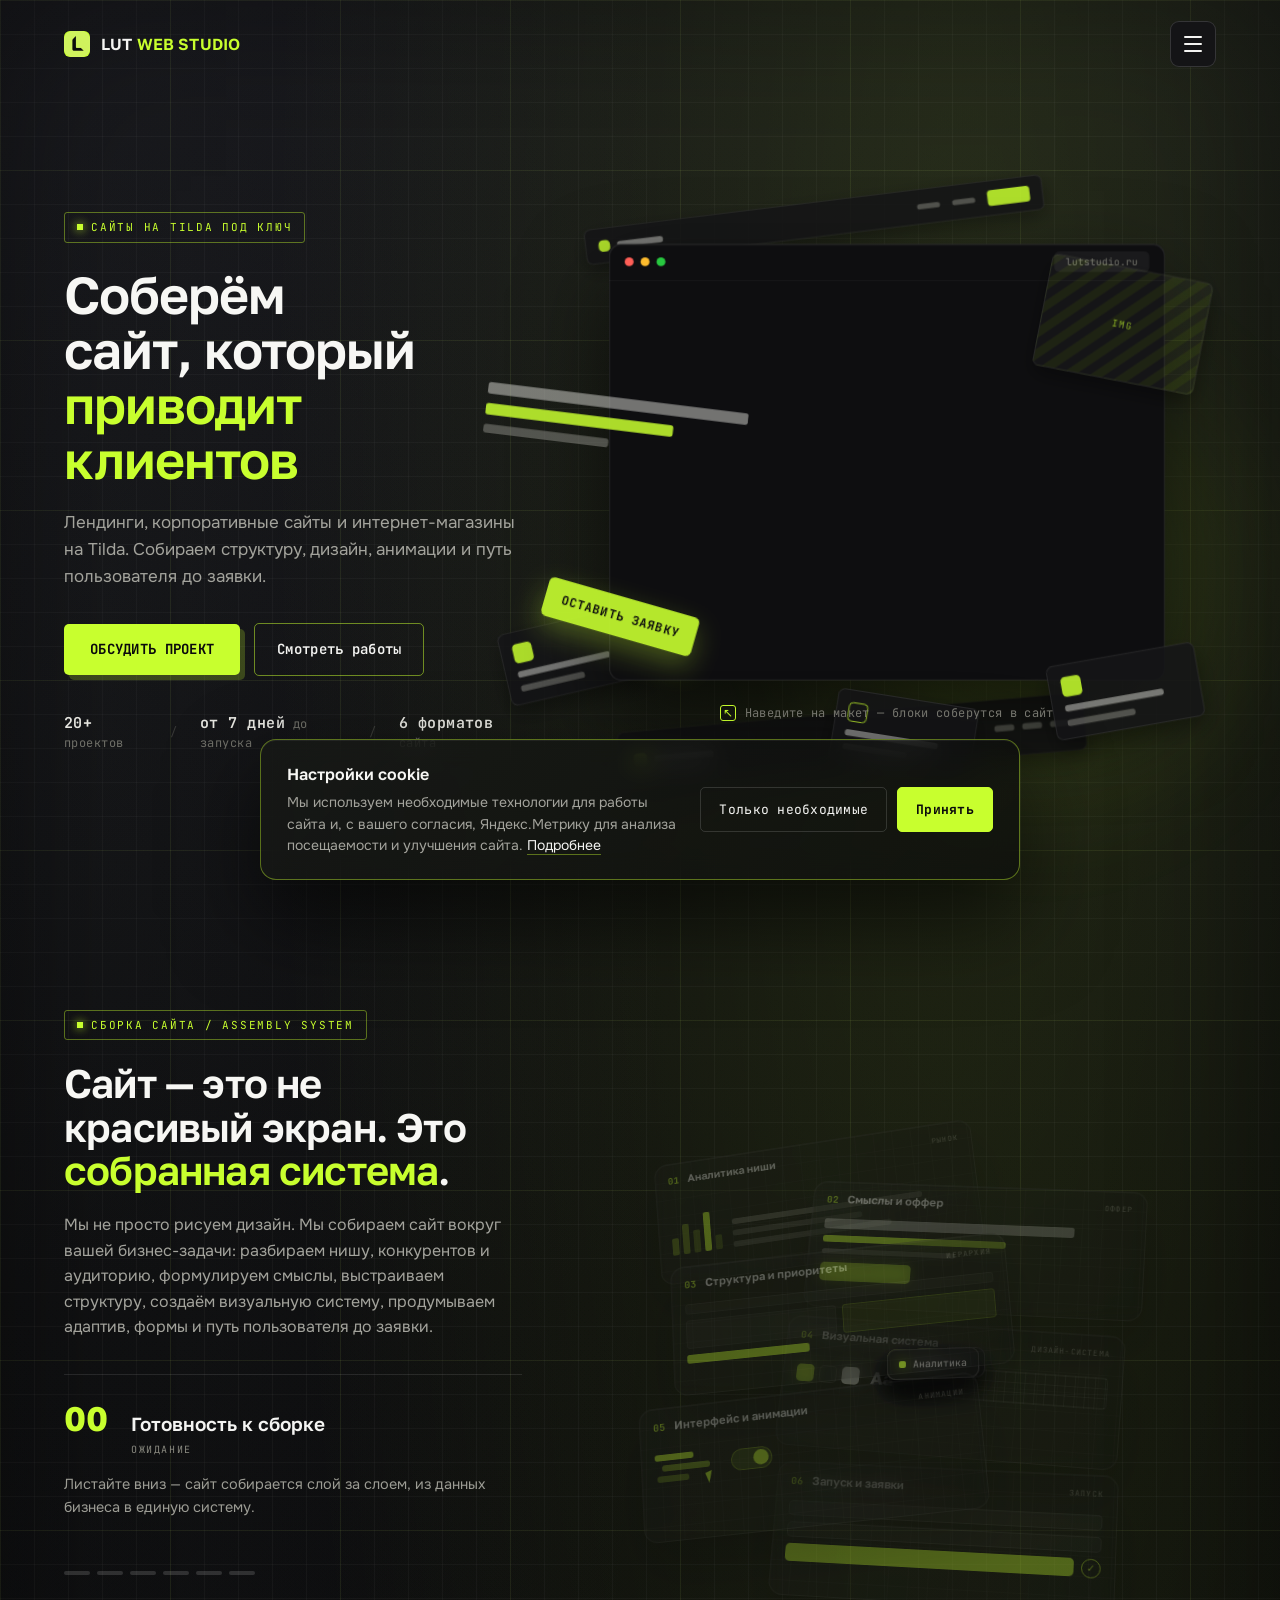
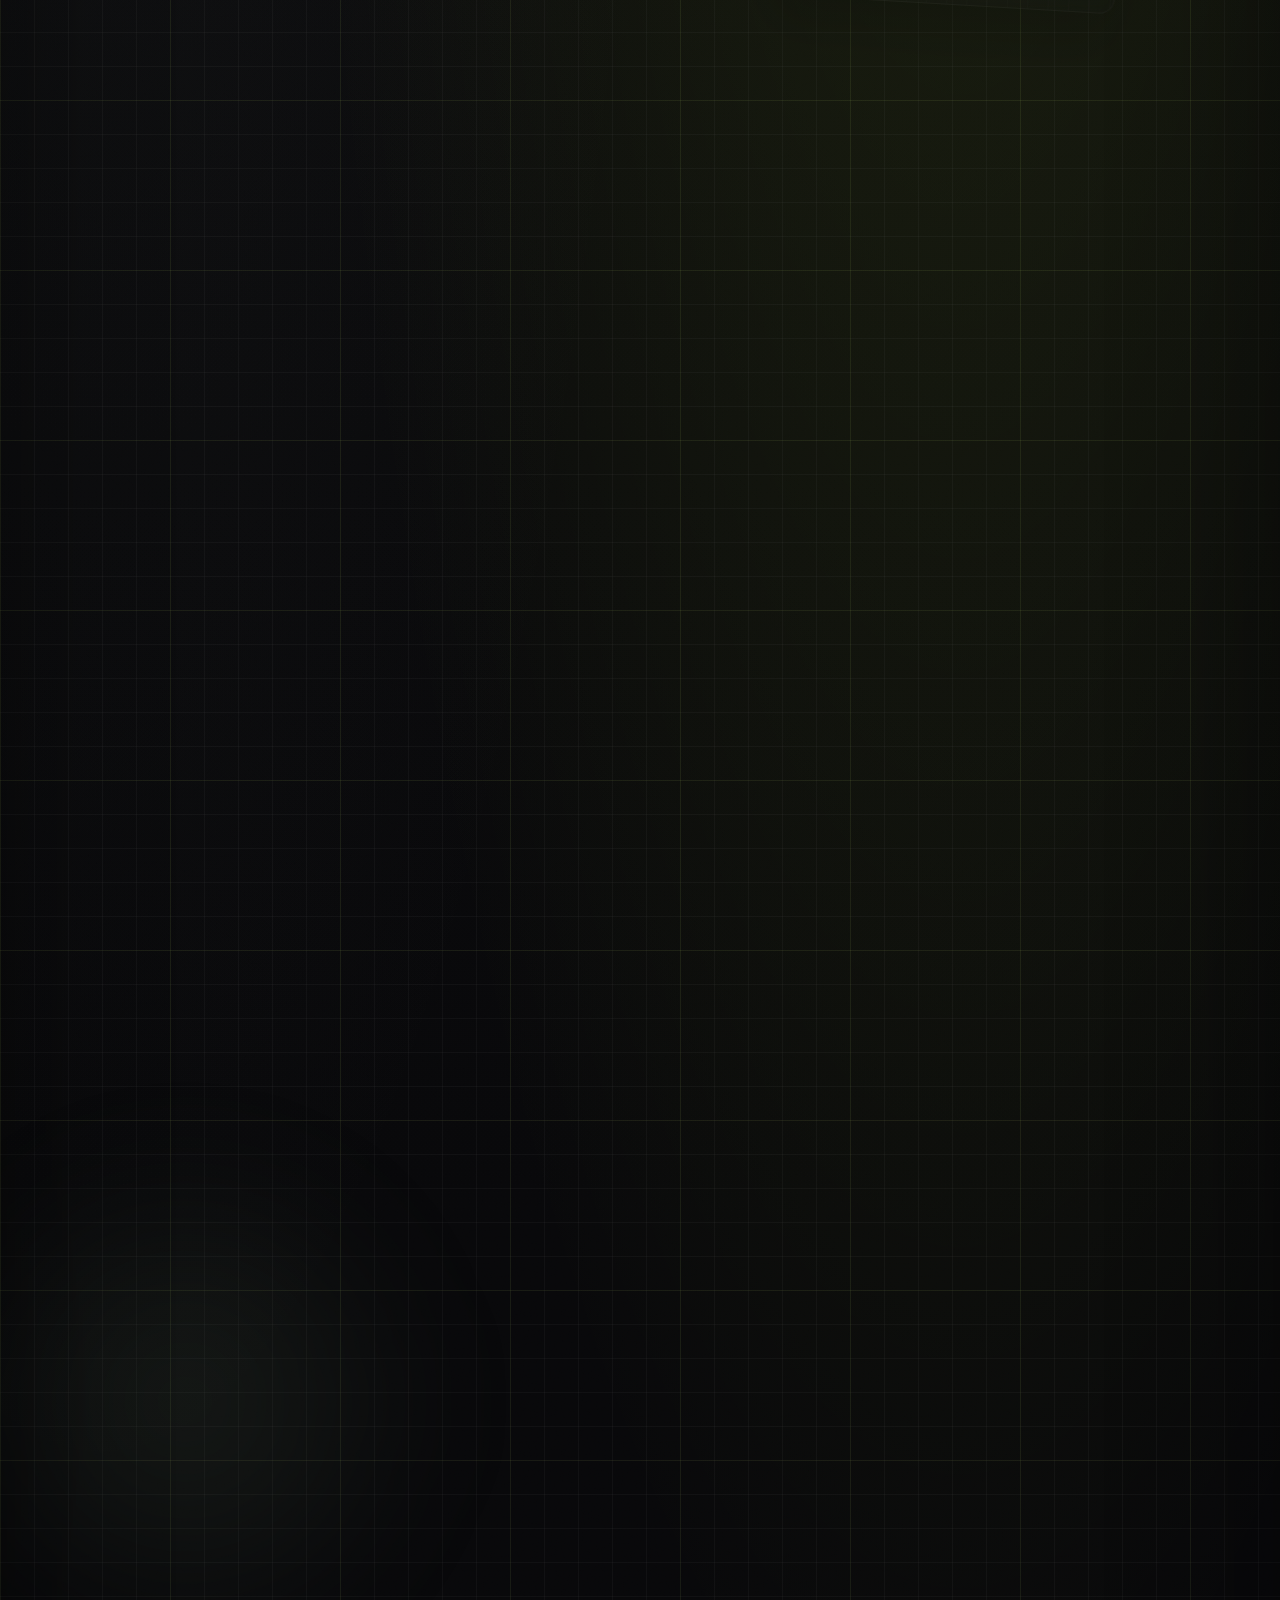
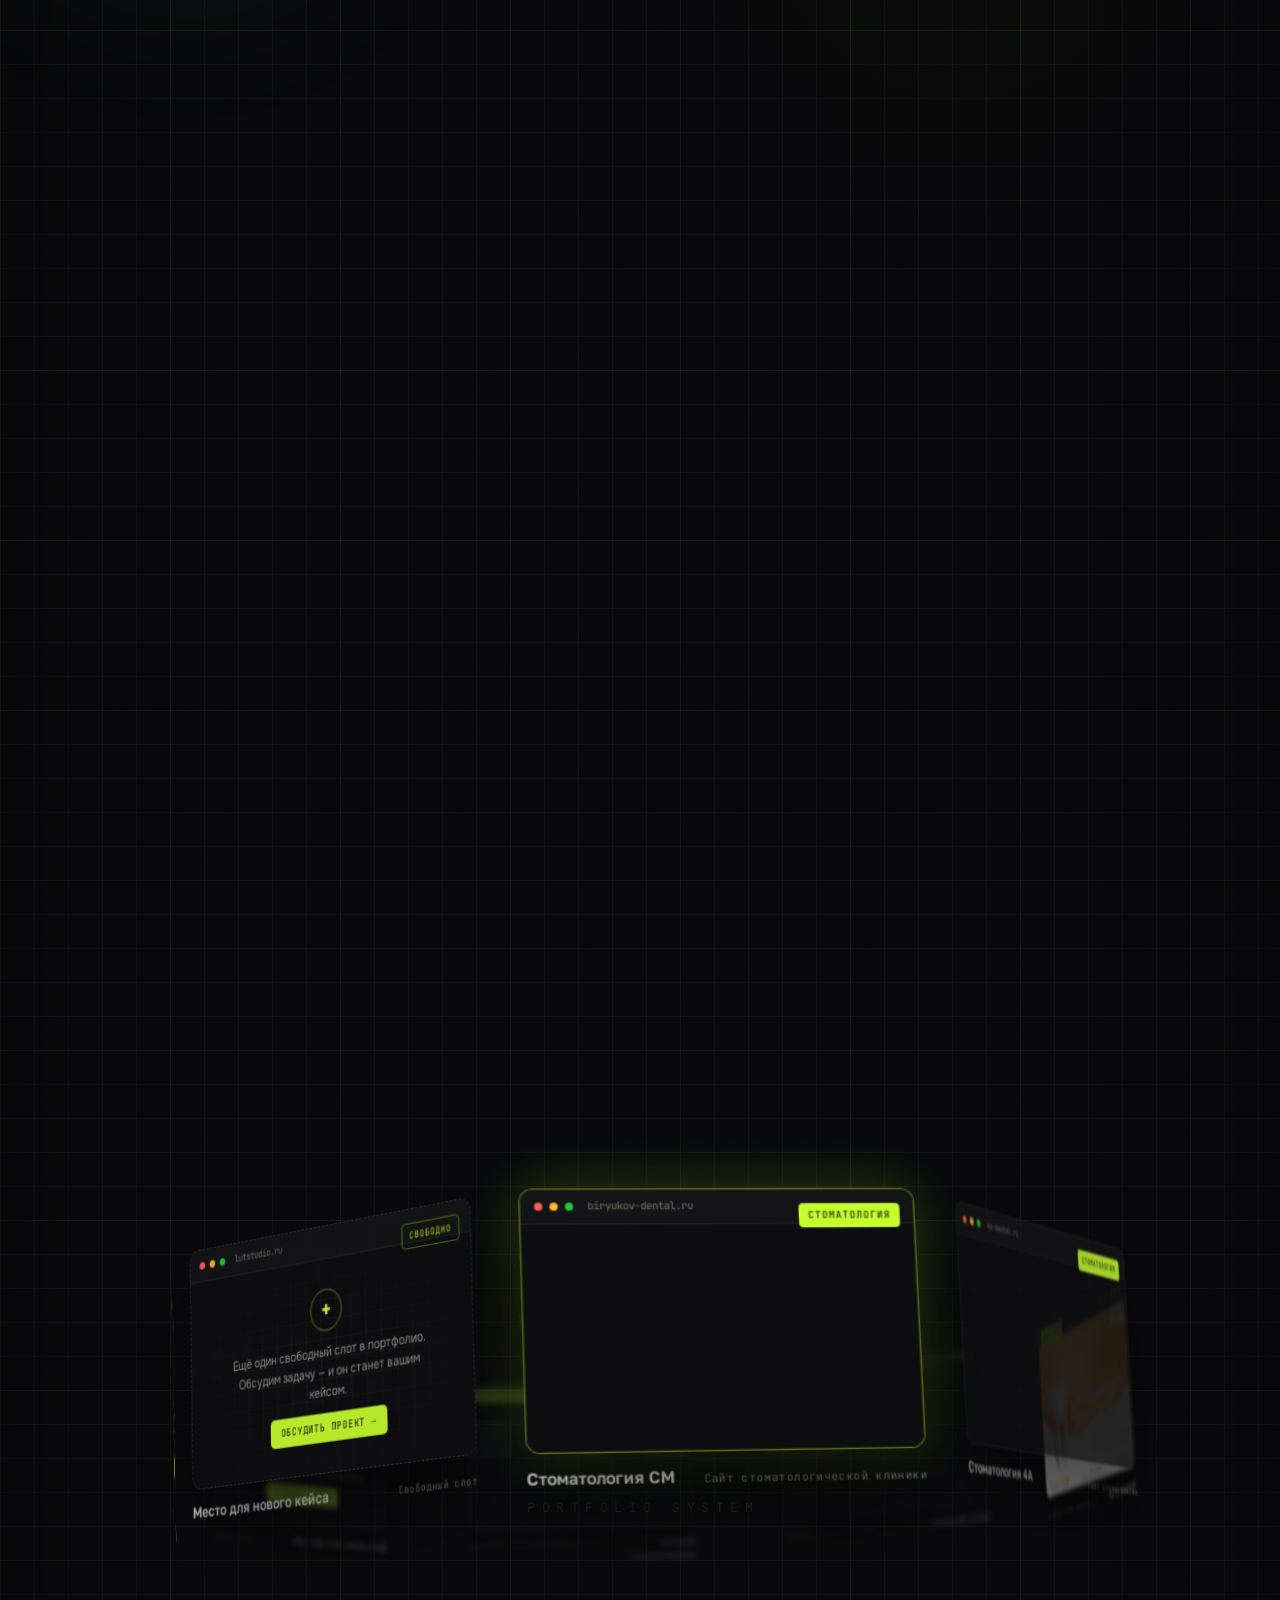
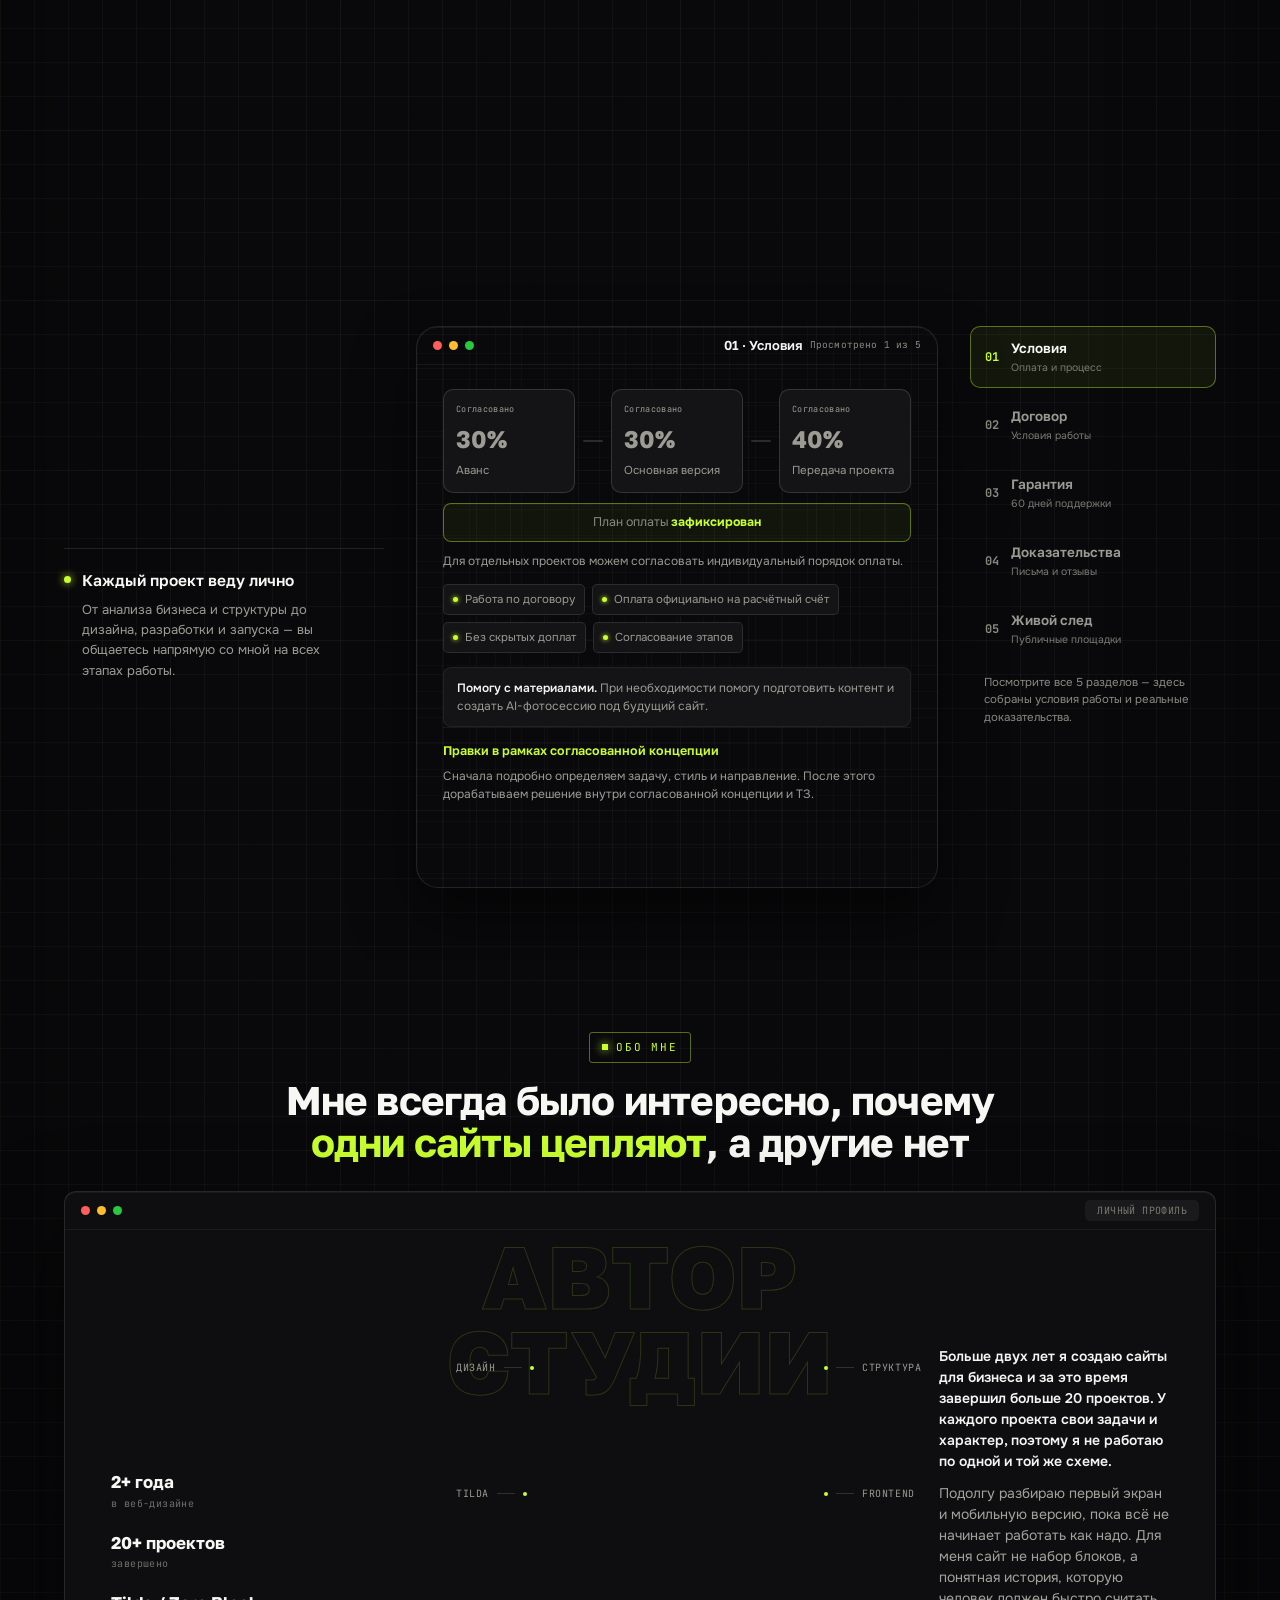
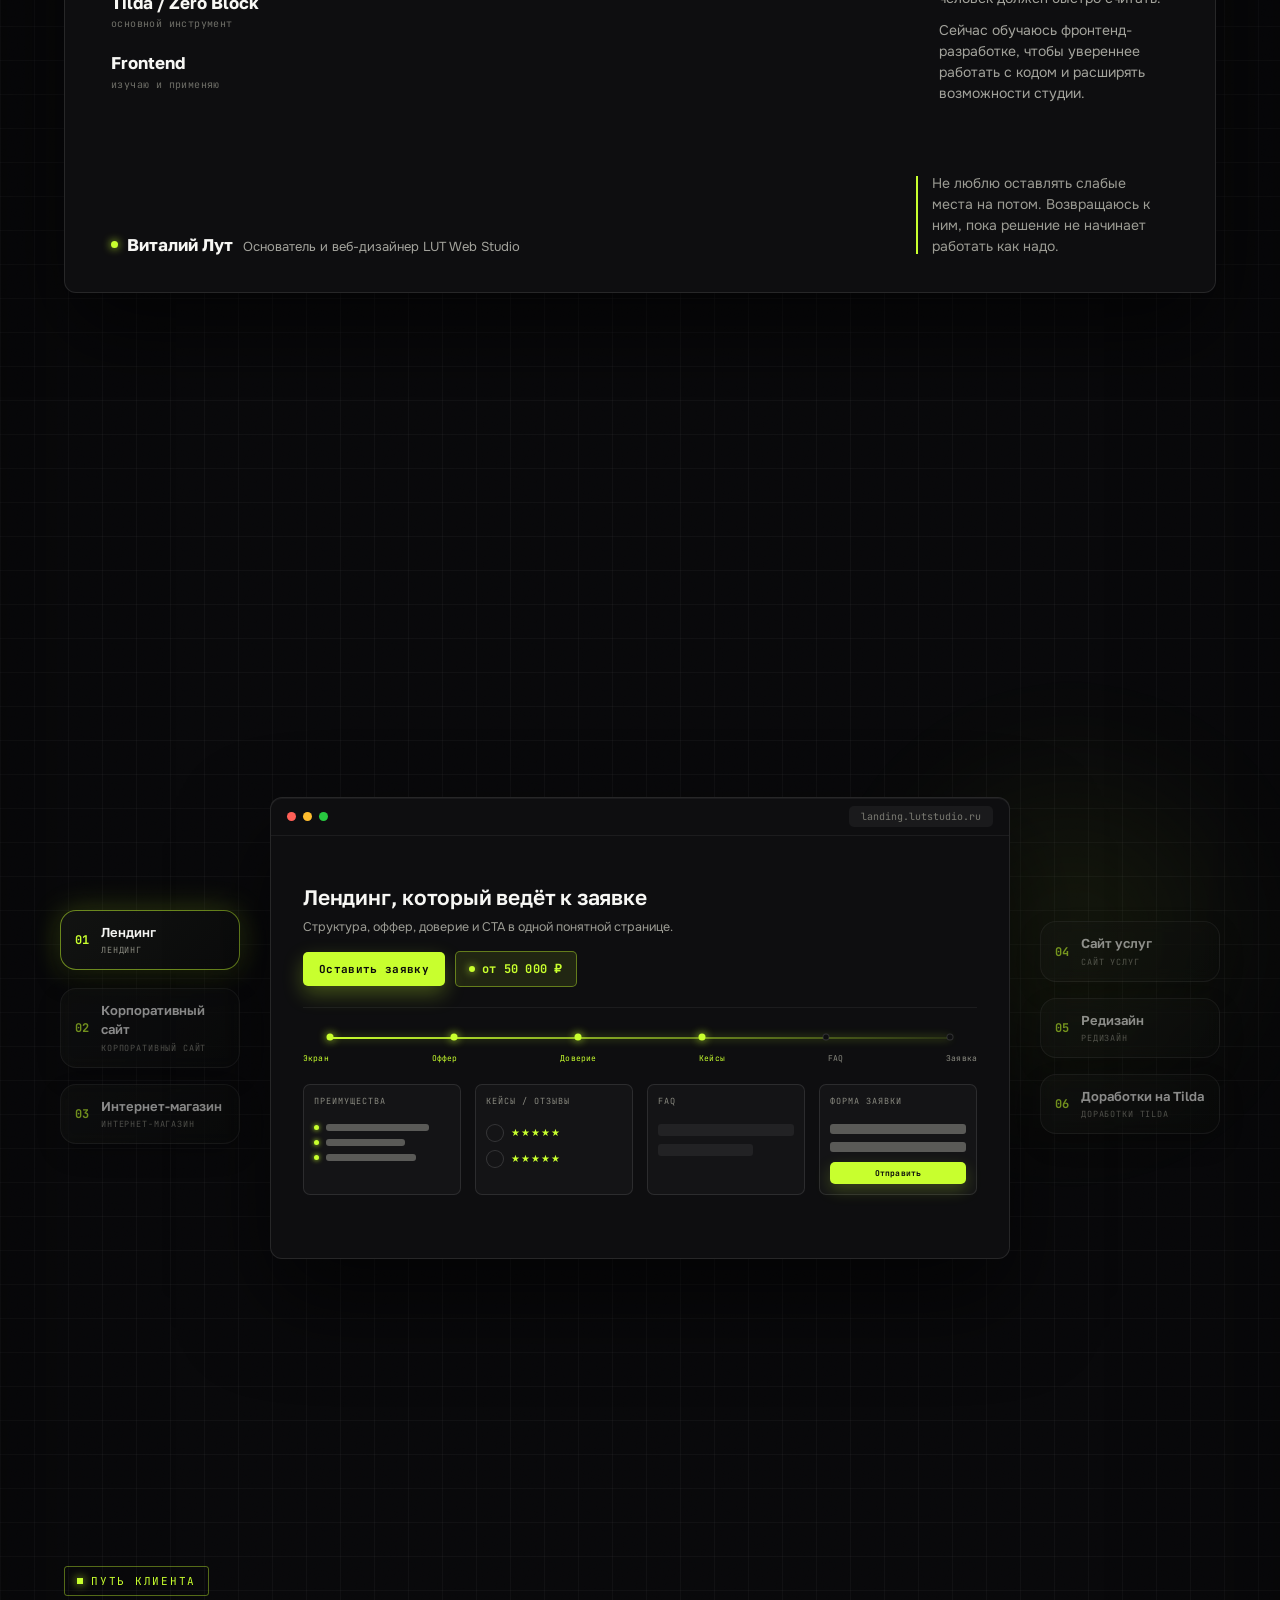
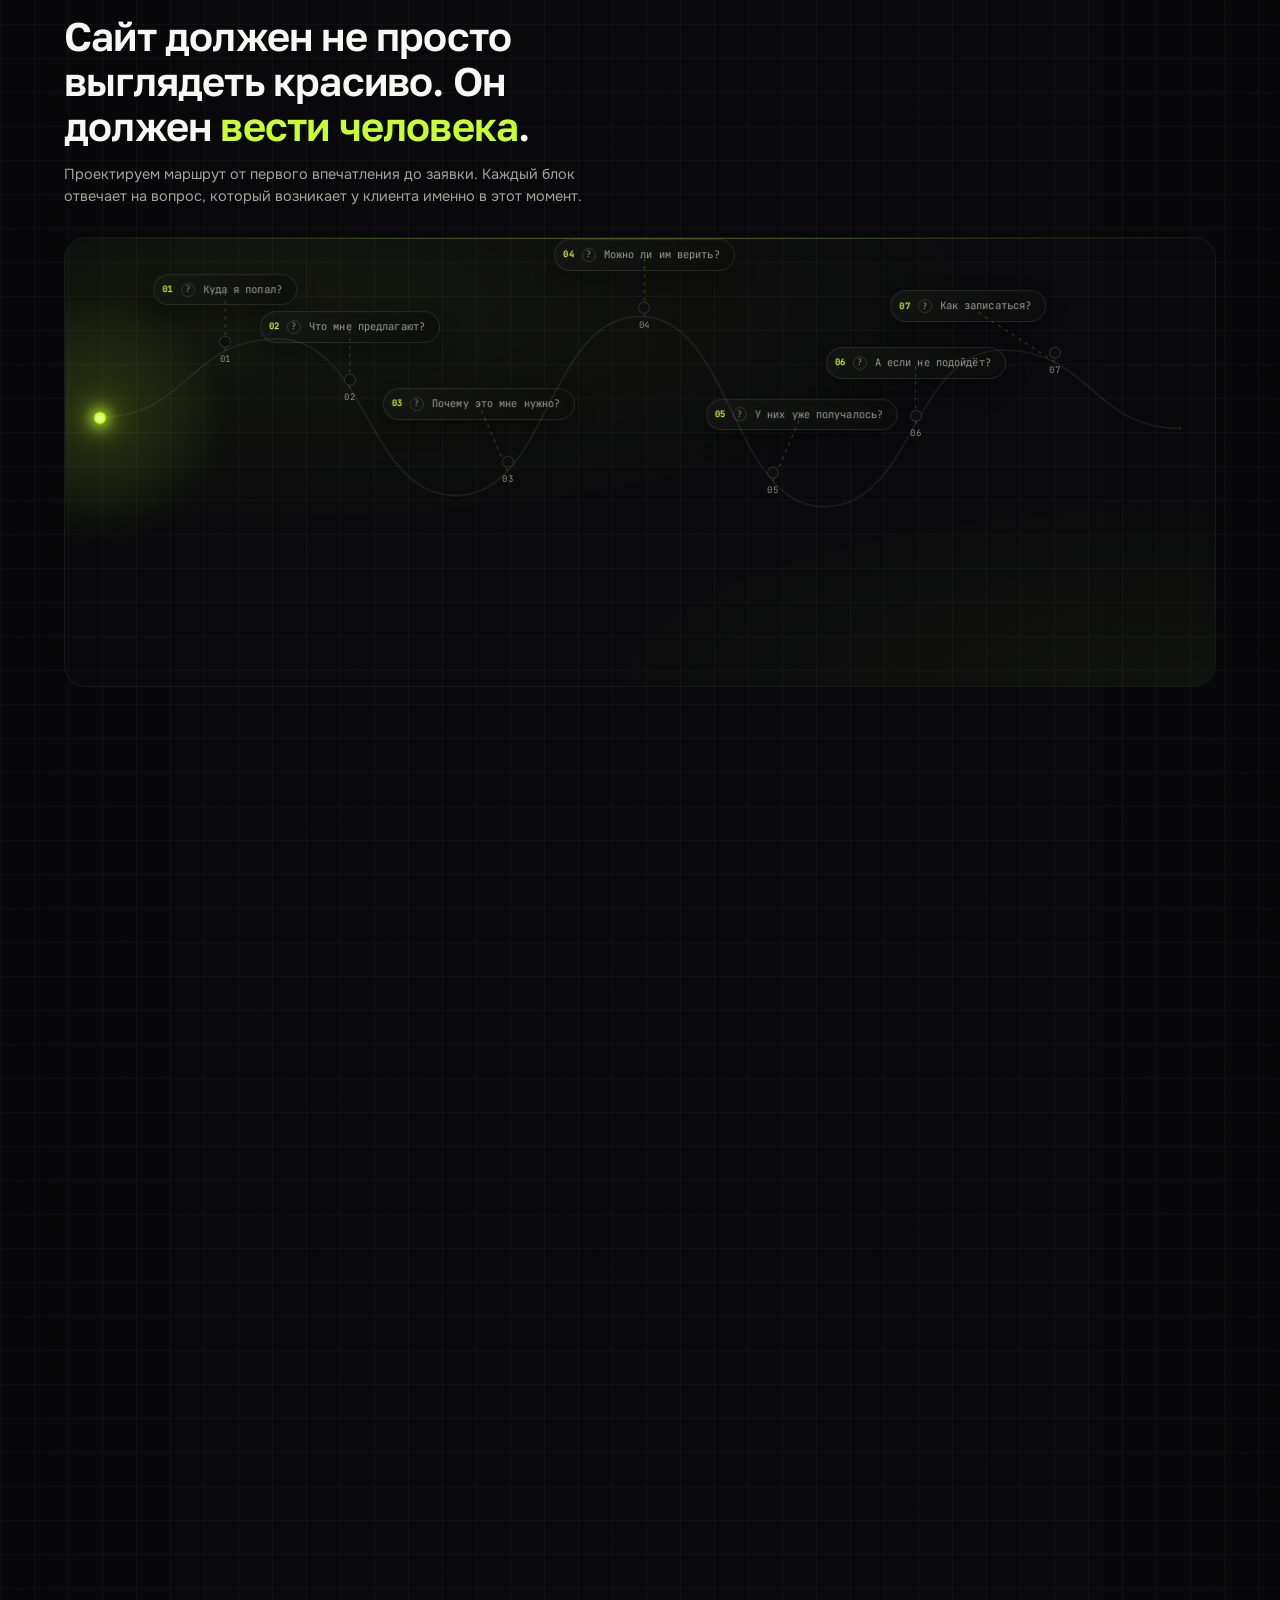
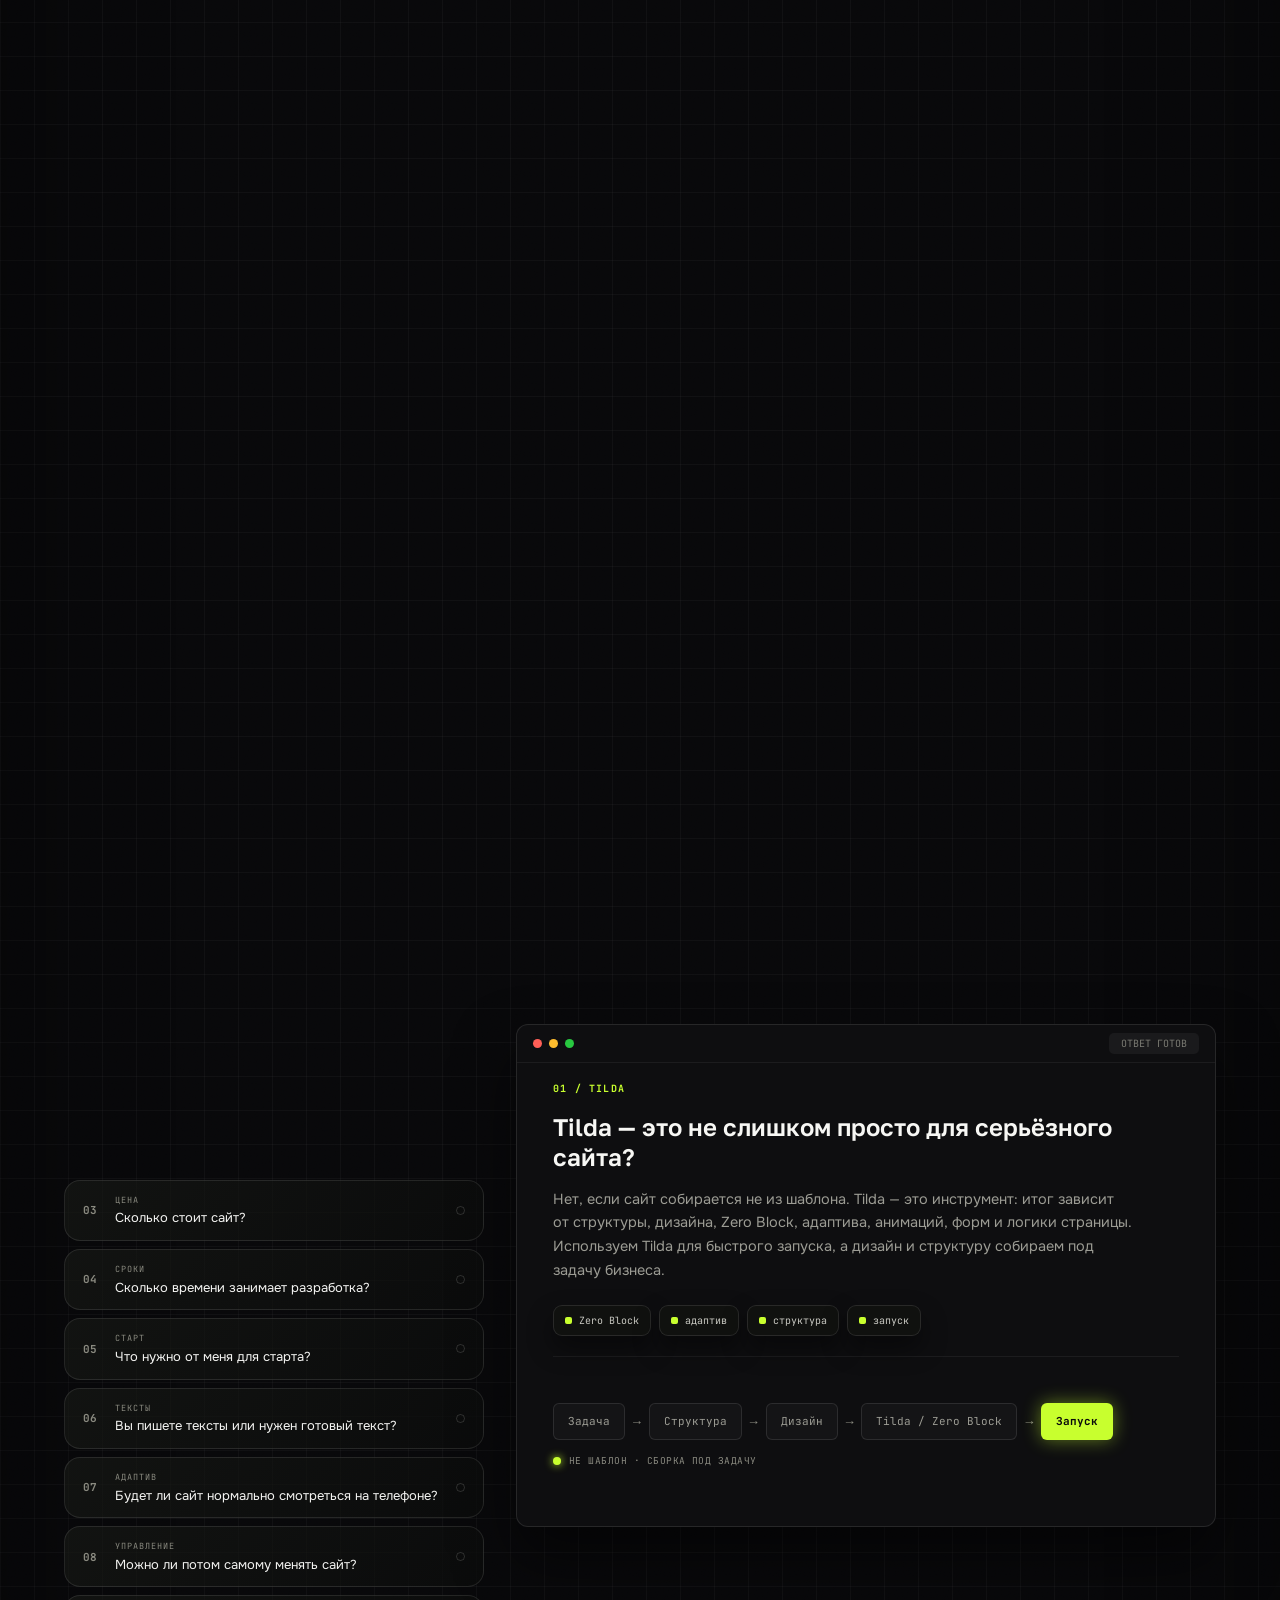
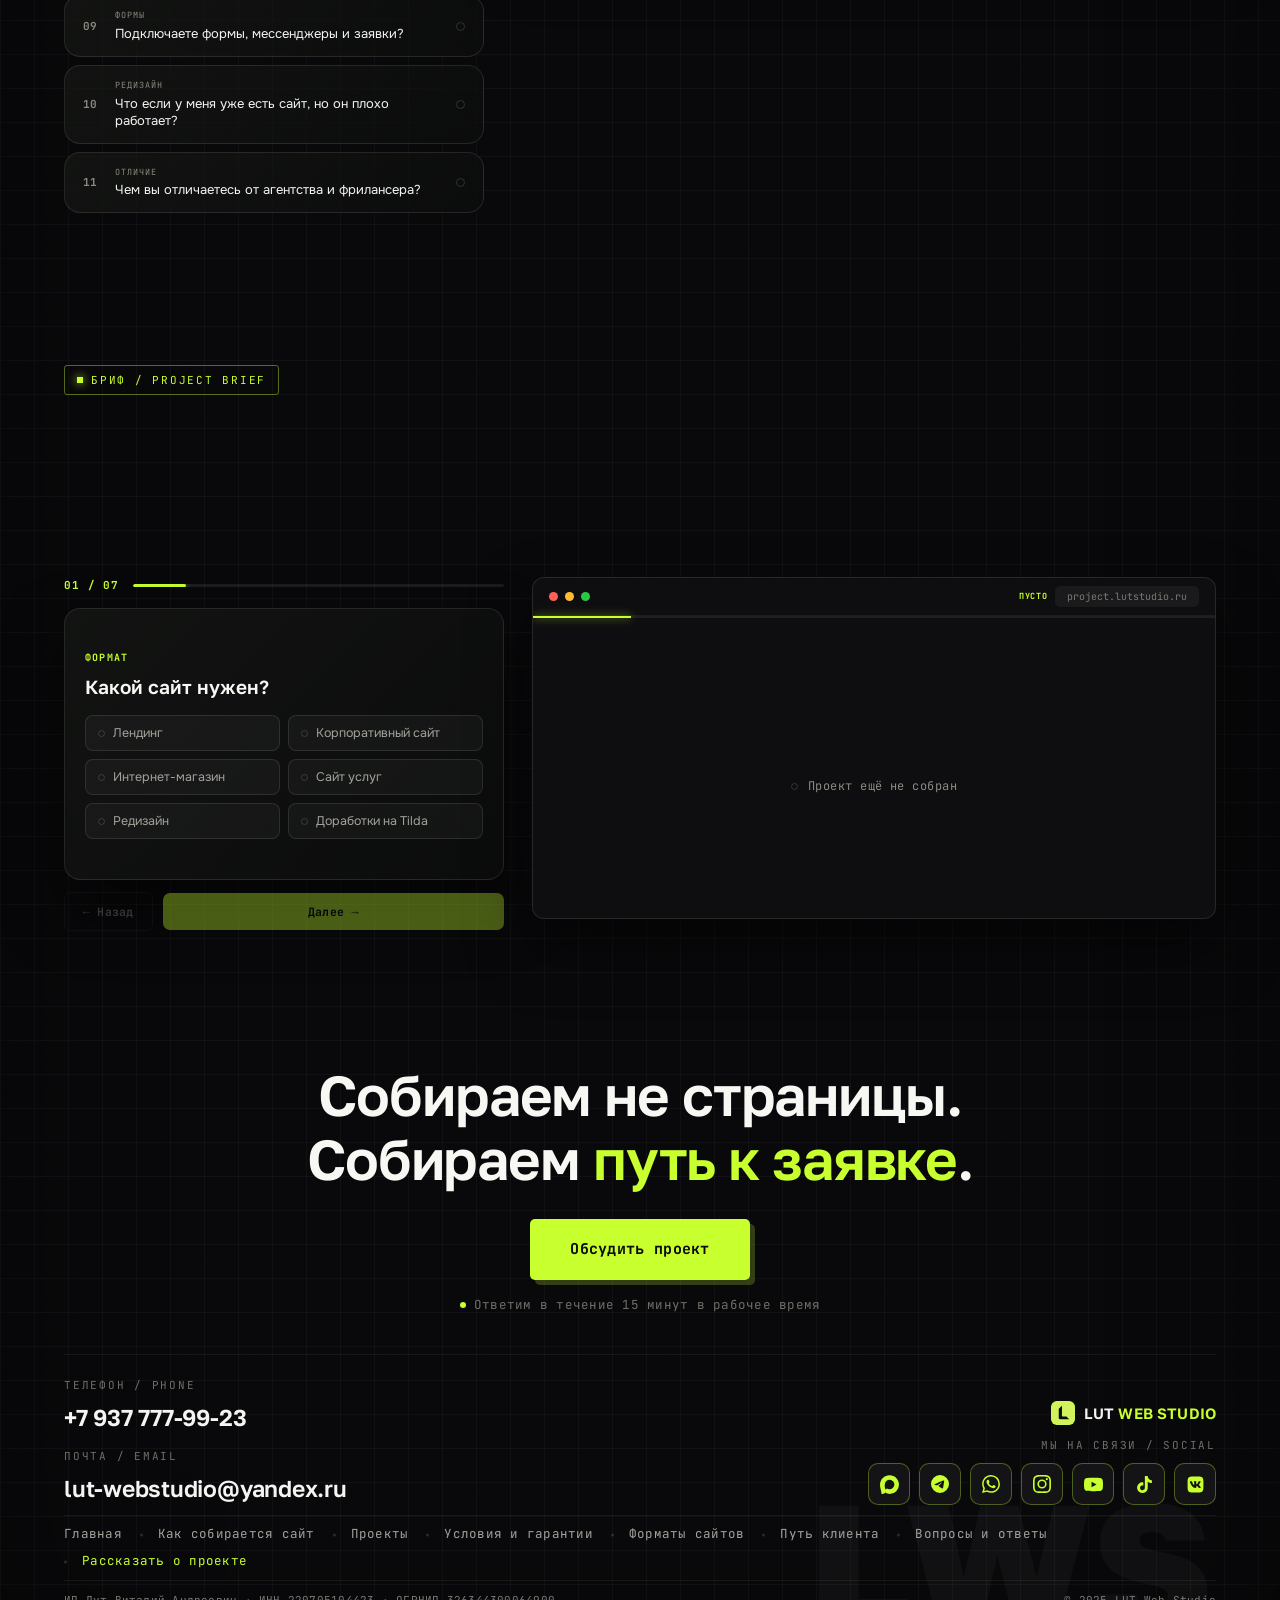
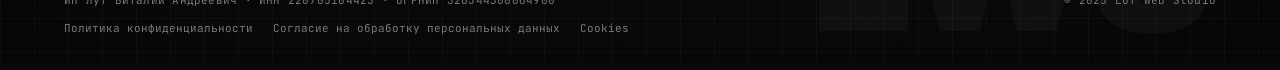
==== commit 3ebf75da: "fix: finalize author profile content and interactions" ====
--- a/index.html
+++ b/index.html
@@ -779,7 +779,7 @@
 
         <div class="author__heading">
           <div class="badge author__badge">
-            <span class="badge__dot"></span>ОСНОВАТЕЛЬ LUT WEB STUDIO
+            <span class="badge__dot"></span>ОБО МНЕ
           </div>
           <h2 class="author__title">Мне всегда было интересно, почему <span class="author__title-accent">одни сайты цепляют</span>, а другие нет</h2>
         </div>
@@ -790,7 +790,7 @@
             <span class="browser-bar__dot browser-bar__dot--yellow"></span>
             <span class="browser-bar__dot browser-bar__dot--green"></span>
             <span class="browser-bar__spacer"></span>
-            <span class="browser-bar__url">АВТОР LUT WEB STUDIO</span>
+            <span class="browser-bar__url">ЛИЧНЫЙ ПРОФИЛЬ</span>
           </div>
 
           <div class="author__canvas" data-author-canvas>
@@ -807,7 +807,7 @@
             </div>
 
             <div class="author__visual">
-              <img class="author__portrait-img" src="assets/images/author/vitaly-lut-cutout.webp" alt="Виталий Лут, основатель и веб-дизайнер LUT Web Studio" width="1023" height="1537" loading="lazy" decoding="async">
+              <img class="author__portrait-img" src="assets/images/author/vitaly-lut-cutout.webp" alt="Виталий Лут, основатель и веб-дизайнер LUT Web Studio" width="1122" height="1402" loading="lazy" decoding="async">
             </div>
 
             <div class="author__signature">
@@ -842,9 +842,8 @@
             </div>
 
             <div class="author__lede">
-              <p>Меня зовут Виталий. Я основатель и веб-дизайнер LUT Web Studio.</p>
-              <p>Больше двух лет создаю сайты для бизнеса, завершил больше 20 проектов. У каждого свои задачи и характер, поэтому не работаю по одной схеме.</p>
-              <p>Подолгу разбираю первый экран и мобильную версию, пока всё не начинает работать как надо. Для меня сайт не набор блоков, а понятная история.</p>
+              <p>Больше двух лет я создаю сайты для бизнеса и за это время завершил больше 20 проектов. У каждого проекта свои задачи и характер, поэтому я не работаю по одной и той же схеме.</p>
+              <p>Подолгу разбираю первый экран и мобильную версию, пока всё не начинает работать как надо. Для меня сайт не набор блоков, а понятная история, которую человек должен быстро считать.</p>
               <p>Сейчас обучаюсь фронтенд-разработке, чтобы увереннее работать с кодом и расширять возможности студии.</p>
             </div>
 
@@ -855,7 +854,7 @@
 
       </div>
       <noscript>
-        <style>.author__badge,.author__title,.author__window,.author__signature,.author__fact,.author__direction,.author__lede p,.author__phrase{opacity:1!important;transform:none!important;transition:none!important}.author__portrait-img{opacity:1!important;transform:none!important}.author__phrase::before{transform:scaleY(1)!important}.author__direction-line{width:22px!important}.author__bgtext-fill{-webkit-mask-image:none!important;mask-image:none!important}</style>
+        <style>.author__badge,.author__title,.author__window,.author__signature,.author__fact,.author__direction,.author__lede p,.author__phrase{opacity:1!important;transform:none!important;transition:none!important}.author__portrait-img{opacity:1!important;transform:none!important}.author__phrase::before{transform:scaleY(1)!important}.author__direction-line{width:18px!important}.author__bgtext-fill{-webkit-mask-image:none!important;mask-image:none!important}</style>
       </noscript>
     </section>
 
--- a/css/author.min.css
+++ b/css/author.min.css
@@ -1 +1 @@
-.author{position:relative;background:0 0;font-family:var(--font-body);padding:var(--section-gap) 0 var(--section-gap-large);overflow:hidden}.author__container{position:relative;width:100%;max-width:var(--container-max);margin:0 auto;padding:0 var(--section-padding)}.author__heading{max-width:720px;margin:0 auto 28px;text-align:center;opacity:0;transform:translateY(10px);transition:opacity .5s var(--ease-rise),transform .5s var(--ease-rise)}.author.is-active .author__heading{opacity:1;transform:none}.author__title{margin:16px 0 0;font-family:var(--font-display);font-size:var(--fs-h2);line-height:var(--lh-heading);letter-spacing:var(--ls-heading);font-weight:700;color:var(--color-text-primary-strong)}.author__title-accent{color:var(--color-accent)}.author__window{position:relative;border-radius:var(--radius-mockup);background:var(--color-surface-1);border:1px solid var(--color-border-soft);box-shadow:var(--shadow-deep),inset 0 1px 0 rgba(255,255,255,.05);overflow:hidden;opacity:0;transform:translateY(14px);transition:opacity .6s var(--ease-rise),transform .6s var(--ease-rise);transition-delay:.1s}.author.is-active .author__window{opacity:1;transform:none}.author__window .browser-bar__url{text-transform:uppercase;letter-spacing:.04em}.author__canvas{position:relative;height:clamp(700px,74vh,780px);padding-top:38px;overflow:hidden}.author__bgtext{position:absolute;top:6%;left:50%;transform:translateX(-50%);width:92%;text-align:center;z-index:1;opacity:0;transition:opacity .8s var(--ease-rise);transition-delay:.2s}.author.is-active .author__bgtext{opacity:1}.author__bgtext-line{position:relative;display:block;line-height:.96}.author__bgtext-fill,.author__bgtext-outline{display:block;font-family:var(--font-display);font-weight:800;font-size:clamp(48px, 15vw, 88px);letter-spacing:.01em}.author__bgtext-outline{color:transparent;-webkit-text-stroke:1px rgba(200,255,46,.16);text-stroke:1px rgba(200,255,46,.16)}.author__bgtext-fill{position:absolute;inset:0;color:var(--color-accent);-webkit-mask-repeat:no-repeat;mask-repeat:no-repeat;-webkit-mask-image:linear-gradient(to top,#000 var(--author-fill-progress,0%),transparent var(--author-fill-progress,0%));mask-image:linear-gradient(to top,#000 var(--author-fill-progress,0%),transparent var(--author-fill-progress,0%))}@media (hover:hover) and (pointer:fine){.author__bgtext-fill{-webkit-mask-image:radial-gradient(ellipse var(--fw,0px) var(--fh,0px) at var(--fx,50%) var(--fy,50%),#000 55%,transparent 100%);mask-image:radial-gradient(ellipse var(--fw,0px) var(--fh,0px) at var(--fx,50%) var(--fy,50%),#000 55%,transparent 100%)}}.author__visual{position:absolute;bottom:0;left:50%;transform:translateX(-50%) translateY(14px);height:94%;z-index:2;opacity:0;transition:opacity .9s var(--ease-rise),transform .9s var(--ease-rise);transition-delay:.15s}.author.is-active .author__visual{opacity:1;transform:translateX(-50%) translateY(0)}.author__portrait-img{display:block;height:100%;width:auto;object-fit:contain;object-position:bottom center}.author__signature{position:absolute;left:4%;bottom:5%;z-index:3;display:flex;align-items:baseline;gap:10px;opacity:0;transform:translateY(10px);transition:opacity .55s var(--ease-rise),transform .55s var(--ease-rise);transition-delay:.5s}.author.is-active .author__signature{opacity:1;transform:none}.author__signature-name{position:relative;padding-left:16px;font-family:var(--font-display);font-weight:700;font-size:17px;color:var(--color-text-primary-strong);white-space:nowrap}.author__signature-name::before{content:'';position:absolute;left:0;top:50%;width:7px;height:7px;margin-top:-3.5px;border-radius:50%;background:var(--color-accent);box-shadow:0 0 8px var(--color-accent)}.author__signature-role{font-size:13px;color:var(--color-text-muted);line-height:1.4}.author__facts{position:static;height:100%}.author__fact{position:absolute;left:4%;z-index:3;display:flex;flex-direction:column;gap:4px;width:168px;opacity:0;transform:scale(.98);transition:opacity .4s var(--ease-rise),transform .4s var(--ease-rise)}.author__fact:first-child{top:22%;transition-delay:.68s}.author__fact:nth-child(2){top:35%;transition-delay:.75s}.author__fact:nth-child(3){top:66%;transition-delay:.82s}.author__fact:nth-child(4){top:79%;transition-delay:.89s}.author.is-active .author__fact{opacity:1;transform:none}.author__fact-value{font-family:var(--font-display);font-weight:700;font-size:17px;color:var(--color-text-primary-strong);line-height:1.2}.author__fact-label{font-family:var(--font-mono);font-size:10px;letter-spacing:.04em;color:var(--color-text-dim);line-height:1.4}.author__directions{position:absolute;inset:0;z-index:3;pointer-events:none}.author__direction{position:absolute;display:flex;align-items:center;gap:8px;opacity:0;transition:opacity .4s var(--ease-rise)}.author__direction[data-dir='0']{top:30%;left:26%;transition-delay:.58s}.author__direction[data-dir='2']{top:46%;left:26%;transition-delay:.64s}.author__direction[data-dir='1']{top:30%;left:63%;transition-delay:.7s}.author__direction[data-dir='3']{top:46%;left:63%;transition-delay:.76s}.author.is-active .author__direction{opacity:1}.author__direction[data-dir='0'],.author__direction[data-dir='2']{flex-direction:row-reverse}.author__direction-dot{width:4px;height:4px;border-radius:50%;background:var(--color-accent);flex:none}.author__direction-line{display:block;height:1px;width:0;background:var(--color-border-strong);transition:width .45s var(--ease-rise);transition-delay:.8s}.author.is-active .author__direction-line{width:22px}.author__direction-label{font-family:var(--font-mono);font-size:10px;letter-spacing:.06em;color:var(--color-text-dim-4);white-space:nowrap}.author__lede{position:absolute;left:72%;right:4%;top:22%;z-index:3}.author__lede p{margin:0;font-size:14px;line-height:1.5;color:var(--color-text-muted);opacity:0;transform:translateY(10px);transition:opacity .5s var(--ease-rise),transform .5s var(--ease-rise)}.author__lede p+p{margin-top:11px}.author__lede p:first-child{transition-delay:.86s}.author__lede p:nth-child(2){transition-delay:.95s}.author__lede p:nth-child(3){transition-delay:1.04s}.author__lede p:nth-child(4){transition-delay:1.13s}.author.is-active .author__lede p{opacity:1;transform:none}.author__lede p:first-child{color:var(--color-text-primary);font-weight:600}.author__phrase{position:absolute;left:70%;right:4%;bottom:5%;z-index:3;padding-left:16px;font-size:14px;line-height:1.5;color:var(--color-text-dim-5);opacity:0;transition:opacity .5s var(--ease-rise);transition-delay:1.25s}.author__phrase::before{content:'';position:absolute;left:0;top:3px;bottom:3px;width:2px;background:var(--color-accent);transform:scaleY(0);transform-origin:top;transition:transform .5s var(--ease-rise);transition-delay:1.25s}.author.is-active .author__phrase{opacity:1}.author.is-active .author__phrase::before{transform:scaleY(1)}@media (hover:hover) and (pointer:fine){.author__bgtext{transform:translateX(-50%) translate(calc(var(--dx,0) * 1px),calc(var(--dy,0) * 1px))}.author__directions,.author__facts,.author__lede{transform:translate(calc(var(--dx,0) * .5px),calc(var(--dy,0) * .5px))}.author__phrase,.author__title-accent{transform:translate(calc(var(--dx,0) * -.3px),calc(var(--dy,0) * -.3px))}.author.is-active .author__signature{transform:translate(calc(var(--dx,0) * -.3px),calc(var(--dy,0) * -.3px))}.author.is-active .author__visual{transform:translateX(-50%) translate(calc(var(--dx,0) * .15px),calc(var(--dy,0) * .15px))}}@media (prefers-reduced-motion:reduce){.author__direction,.author__fact,.author__heading,.author__lede p,.author__phrase,.author__signature,.author__visual,.author__window{opacity:1;transform:none;transition:none}.author__phrase::before{transform:scaleY(1);transition:none}.author__direction-line{width:22px;transition:none}.author__bgtext-fill{-webkit-mask-image:none;mask-image:none;opacity:.55}}@media (max-width:1279px){.author__lede,.author__phrase{left:76%;right:3%}.author__lede p,.author__phrase{font-size:13px}.author__direction[data-dir='0'],.author__direction[data-dir='2']{left:22%}.author__direction[data-dir='1'],.author__direction[data-dir='3']{left:58%}.author.is-active .author__direction-line{width:16px}}@media (max-width:1023px){.author{padding:var(--section-gap-compact) 0 var(--section-gap)}.author__heading{text-align:left;margin-bottom:20px}.author__window .browser-bar{height:32px}.author__window .browser-bar__dot{width:7px;height:7px}.author__window .browser-bar__url{font-size:9px;padding:2px 9px}.author__canvas{height:auto;padding:32px 5% 28px;display:flex;flex-direction:column;gap:22px}.author__bgtext{position:relative;top:auto;left:auto;transform:none;width:100%;order:1}.author__bgtext-line{line-height:1}.author__visual{position:relative;left:auto;bottom:auto;transform:translateY(14px);height:clamp(300px,56vh,480px);margin:-40px auto 0;order:2}.author.is-active .author__visual{transform:translateY(0)}.author__signature{position:relative;left:auto;bottom:auto;order:3;padding-top:14px;border-top:1px solid var(--color-border-faint)}.author__directions{position:relative;inset:auto;order:4;display:grid;grid-template-columns:repeat(2,1fr);gap:14px 10px}.author__direction{position:relative;top:auto!important;left:auto!important;flex-direction:row!important}.author__direction-line{display:none}.author__facts{position:relative;left:auto;order:5;width:100%;display:grid;grid-template-columns:repeat(2,1fr);gap:20px 16px}.author__fact{position:relative;top:auto!important;left:auto;width:auto}.author__lede{position:relative;left:auto;right:auto;top:auto;order:6;width:100%;min-width:0}.author__phrase{position:relative;left:auto;right:auto;bottom:auto;order:7;width:100%;min-width:0}}@media (max-width:599px){.author__facts{grid-template-columns:repeat(2,1fr)}}@media (max-width:389px){.author__directions,.author__facts{grid-template-columns:1fr}}+.author{position:relative;background:0 0;font-family:var(--font-body);padding:var(--section-gap) 0 var(--section-gap-large);overflow:hidden}.author__container{position:relative;width:100%;max-width:var(--container-max);margin:0 auto;padding:0 var(--section-padding)}.author__heading{max-width:720px;margin:0 auto 28px;text-align:center;opacity:0;transform:translateY(10px);transition:opacity .5s var(--ease-rise),transform .5s var(--ease-rise)}.author.is-active .author__heading{opacity:1;transform:none}.author__title{margin:16px 0 0;font-family:var(--font-display);font-size:var(--fs-h2);line-height:var(--lh-heading);letter-spacing:var(--ls-heading);font-weight:700;color:var(--color-text-primary-strong)}.author__title-accent{color:var(--color-accent)}.author__window{position:relative;border-radius:var(--radius-mockup);background:var(--color-surface-1);border:1px solid var(--color-border-soft);box-shadow:var(--shadow-deep),inset 0 1px 0 rgba(255,255,255,.05);overflow:hidden;opacity:0;transform:translateY(14px);transition:opacity .6s var(--ease-rise),transform .6s var(--ease-rise);transition-delay:.1s}.author.is-active .author__window{opacity:1;transform:none}.author__window .browser-bar__url{text-transform:uppercase;letter-spacing:.04em}.author__canvas{position:relative;height:clamp(700px,74vh,780px);padding-top:38px;overflow:hidden}.author__bgtext{position:absolute;top:6%;left:50%;transform:translateX(-50%);width:92%;text-align:center;z-index:1;opacity:0;transition:opacity .8s var(--ease-rise);transition-delay:.2s}.author.is-active .author__bgtext{opacity:1}.author__bgtext-line{position:relative;display:block;line-height:.96}.author__bgtext-fill,.author__bgtext-outline{display:block;font-family:var(--font-display);font-weight:800;font-size:clamp(48px, 15vw, 88px);letter-spacing:.01em}.author__bgtext-outline{color:transparent;-webkit-text-stroke:1px rgba(200,255,46,.16);text-stroke:1px rgba(200,255,46,.16);pointer-events:none}.author__bgtext-fill{position:absolute;inset:0;color:var(--color-accent);pointer-events:none;-webkit-mask-repeat:no-repeat;mask-repeat:no-repeat;-webkit-mask-image:linear-gradient(to top,#000 var(--author-fill-progress,0%),transparent var(--author-fill-progress,0%));mask-image:linear-gradient(to top,#000 var(--author-fill-progress,0%),transparent var(--author-fill-progress,0%))}@media (hover:hover) and (pointer:fine){.author__bgtext-fill{-webkit-mask-image:radial-gradient(ellipse var(--fw,0px) var(--fh,0px) at var(--fx,50%) var(--fy,50%),#000 55%,transparent 100%);mask-image:radial-gradient(ellipse var(--fw,0px) var(--fh,0px) at var(--fx,50%) var(--fy,50%),#000 55%,transparent 100%)}}.author__visual{position:absolute;bottom:0;left:50%;transform:translateX(-50%) translateY(14px);height:94%;z-index:2;opacity:0;transition:opacity .9s var(--ease-rise),transform .9s var(--ease-rise);transition-delay:.15s}.author.is-active .author__visual{opacity:1;transform:translateX(-50%) translateY(0)}.author__portrait-img{display:block;height:100%;width:auto;object-fit:contain;object-position:bottom center;pointer-events:none}.author__signature{position:absolute;left:4%;bottom:5%;z-index:3;display:flex;align-items:baseline;gap:10px;opacity:0;transform:translateY(10px);transition:opacity .55s var(--ease-rise),transform .55s var(--ease-rise);transition-delay:.5s}.author.is-active .author__signature{opacity:1;transform:none}.author__signature-name{position:relative;padding-left:16px;font-family:var(--font-display);font-weight:700;font-size:17px;color:var(--color-text-primary-strong);white-space:nowrap}.author__signature-name::before{content:'';position:absolute;left:0;top:50%;width:7px;height:7px;margin-top:-3.5px;border-radius:50%;background:var(--color-accent);box-shadow:0 0 8px var(--color-accent)}.author__signature-role{font-size:13px;color:var(--color-text-muted);line-height:1.4}.author__facts{position:absolute;left:4%;top:var(--author-facts-top,40%);z-index:3;display:flex;flex-direction:column;gap:22px;width:170px}.author__fact{position:static;display:flex;flex-direction:column;gap:4px;opacity:0;transform:scale(.98);transition:opacity .4s var(--ease-rise),transform .4s var(--ease-rise)}.author__fact:first-child{transition-delay:.68s}.author__fact:nth-child(2){transition-delay:.75s}.author__fact:nth-child(3){transition-delay:.82s}.author__fact:nth-child(4){transition-delay:.89s}.author.is-active .author__fact{opacity:1;transform:none}.author__fact-value{font-family:var(--font-display);font-weight:700;font-size:17px;color:var(--color-text-primary-strong);line-height:1.2}.author__fact-label{font-family:var(--font-mono);font-size:10px;letter-spacing:.04em;color:var(--color-text-dim);line-height:1.4}.author__directions{position:absolute;inset:0;z-index:3;pointer-events:none;--author-dir-top-upper:24%;--author-dir-top-lower:42%;--author-dir-gap:16%}.author__direction{position:absolute;display:flex;align-items:center;gap:8px;opacity:0;transition:opacity .4s var(--ease-rise)}.author__direction[data-dir='0']{top:var(--author-dir-top-upper);left:calc(50% - var(--author-dir-gap));transition-delay:.58s}.author__direction[data-dir='2']{top:var(--author-dir-top-lower);left:calc(50% - var(--author-dir-gap));transition-delay:.64s}.author__direction[data-dir='1']{top:var(--author-dir-top-upper);left:calc(50% + var(--author-dir-gap));transition-delay:.7s}.author__direction[data-dir='3']{top:var(--author-dir-top-lower);left:calc(50% + var(--author-dir-gap));transition-delay:.76s}.author.is-active .author__direction{opacity:1}.author__direction[data-dir='0'],.author__direction[data-dir='2']{flex-direction:row-reverse}.author__direction-dot{width:4px;height:4px;border-radius:50%;background:var(--color-accent);flex:none}.author__direction-line{display:block;height:1px;width:0;background:var(--color-border-strong);transition:width .45s var(--ease-rise);transition-delay:.8s}.author.is-active .author__direction-line{width:18px}.author__direction-label{font-family:var(--font-mono);font-size:10px;letter-spacing:.06em;color:var(--color-text-dim-4);white-space:nowrap}.author__lede{position:absolute;left:76%;right:4%;top:22%;z-index:3}.author__lede p{margin:0;font-size:14px;line-height:1.5;color:var(--color-text-muted);opacity:0;transform:translateY(10px);transition:opacity .5s var(--ease-rise),transform .5s var(--ease-rise)}.author__lede p+p{margin-top:11px}.author__lede p:first-child{transition-delay:.86s}.author__lede p:nth-child(2){transition-delay:.95s}.author__lede p:nth-child(3){transition-delay:1.04s}.author__lede p:nth-child(4){transition-delay:1.13s}.author.is-active .author__lede p{opacity:1;transform:none}.author__lede p:first-child{color:var(--color-text-primary);font-weight:600}.author__phrase{position:absolute;left:74%;right:4%;bottom:5%;z-index:3;padding-left:16px;font-size:14px;line-height:1.5;color:var(--color-text-dim-5);opacity:0;transition:opacity .5s var(--ease-rise);transition-delay:1.25s}.author__phrase::before{content:'';position:absolute;left:0;top:3px;bottom:3px;width:2px;background:var(--color-accent);transform:scaleY(0);transform-origin:top;transition:transform .5s var(--ease-rise);transition-delay:1.25s}.author.is-active .author__phrase{opacity:1}.author.is-active .author__phrase::before{transform:scaleY(1)}@media (hover:hover) and (pointer:fine){.author__bgtext{transition:opacity .8s var(--ease-rise),transform .3s ease;transform:translateX(-50%) translate(calc(var(--nx,0) * 8px),calc(var(--ny,0) * 5px))}.author__facts{transition:transform .3s ease;transform:translate(calc(var(--nx,0) * 4px),calc(var(--ny,0) * 2.5px))}.author__lede{transition:transform .3s ease;transform:translate(calc(var(--nx,0) * -4px),calc(var(--ny,0) * -2.5px))}.author__directions{transition:transform .3s ease;transform:translate(calc(var(--nx,0) * 2.5px),calc(var(--ny,0) * 1.75px))}.author__phrase{transition:opacity .5s var(--ease-rise),transform .3s ease;transform:translate(calc(var(--nx,0) * -2px),calc(var(--ny,0) * -1px))}.author__title-accent{transition:transform .3s ease;transform:translate(calc(var(--nx,0) * -2px),calc(var(--ny,0) * -1px))}.author.is-active .author__signature{transform:translate(calc(var(--nx,0) * 1.75px),calc(var(--ny,0) * 1px))}.author.is-active .author__visual{transform:translateX(-50%) translate(calc(var(--nx,0) * .75px),calc(var(--ny,0) * .5px))}}@media (prefers-reduced-motion:reduce){.author__direction,.author__fact,.author__heading,.author__lede p,.author__phrase,.author__signature,.author__visual,.author__window{opacity:1;transform:none;transition:none}.author__phrase::before{transform:scaleY(1);transition:none}.author__direction-line{width:18px;transition:none}.author__bgtext-fill{-webkit-mask-image:none;mask-image:none;opacity:.55}}@media (max-width:1279px){.author__lede,.author__phrase{left:76%;right:3%}.author__lede p,.author__phrase{font-size:13px}.author__directions{--author-dir-gap:15%}.author.is-active .author__direction-line{width:16px}}@media (max-width:1023px){.author{padding:var(--section-gap-compact) 0 var(--section-gap)}.author__heading{text-align:left;margin-bottom:20px}.author__window .browser-bar{height:32px}.author__window .browser-bar__dot{width:7px;height:7px}.author__window .browser-bar__url{font-size:9px;padding:2px 9px}.author__canvas{height:auto;padding:32px 5% 28px;display:flex;flex-direction:column;gap:22px}.author__bgtext{position:relative;top:auto;left:auto;transform:none;width:100%;order:1}.author__bgtext-line{line-height:1}.author__visual{position:relative;left:auto;bottom:auto;transform:translateY(14px);height:clamp(300px,56vh,480px);margin:-40px auto 0;order:2}.author.is-active .author__visual{transform:translateY(0)}.author__signature{position:relative;left:auto;bottom:auto;order:3;padding-top:14px;border-top:1px solid var(--color-border-faint)}.author__directions{position:relative;inset:auto;order:4;display:grid;grid-template-columns:repeat(2,1fr);gap:14px 10px}.author__direction{position:relative;top:auto!important;left:auto!important;flex-direction:row!important}.author__direction-line{display:none}.author__facts{position:relative;left:auto;order:5;width:100%;display:grid;grid-template-columns:repeat(2,1fr);gap:20px 16px}.author__fact{position:relative;top:auto!important;left:auto;width:auto}.author__lede{position:relative;left:auto;right:auto;top:auto;order:6;width:100%;min-width:0}.author__phrase{position:relative;left:auto;right:auto;bottom:auto;order:7;width:100%;min-width:0}}@media (max-width:599px){.author__facts{grid-template-columns:repeat(2,1fr)}}@media (max-width:389px){.author__directions,.author__facts{grid-template-columns:1fr}}
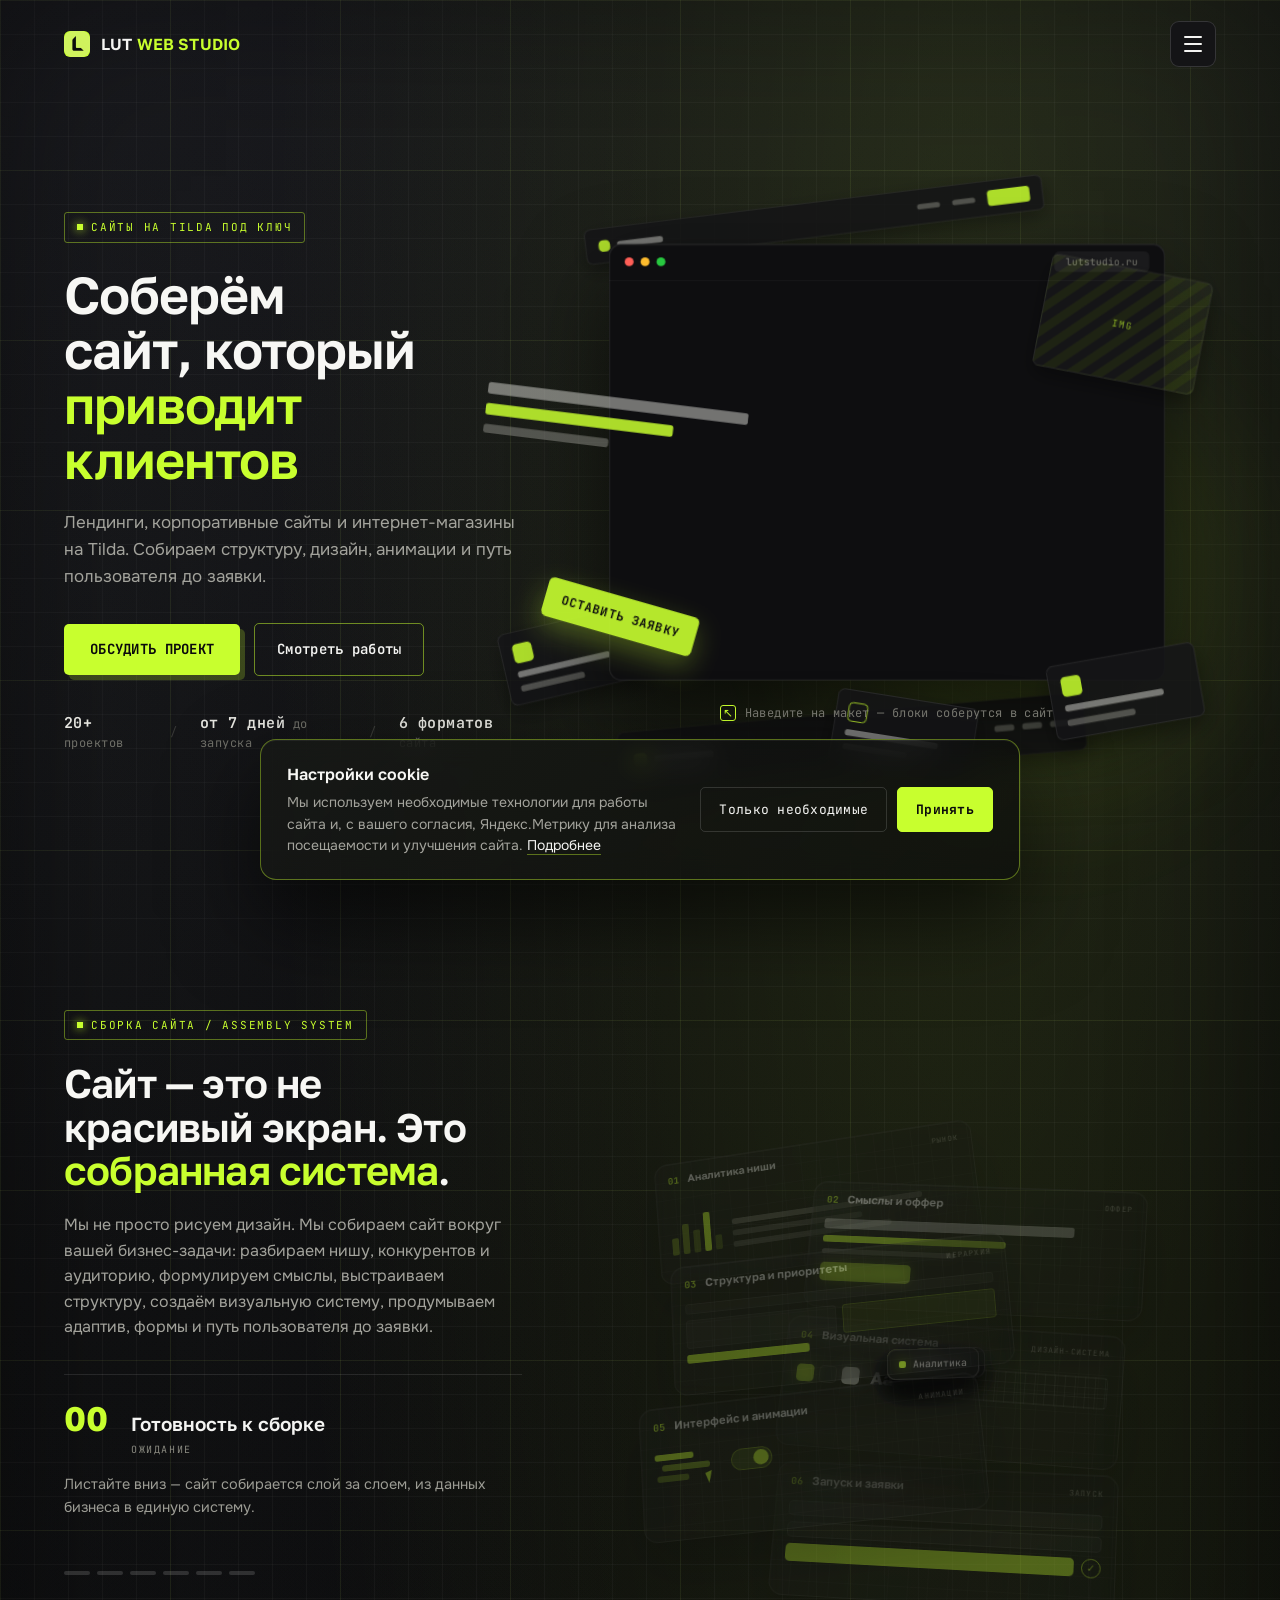
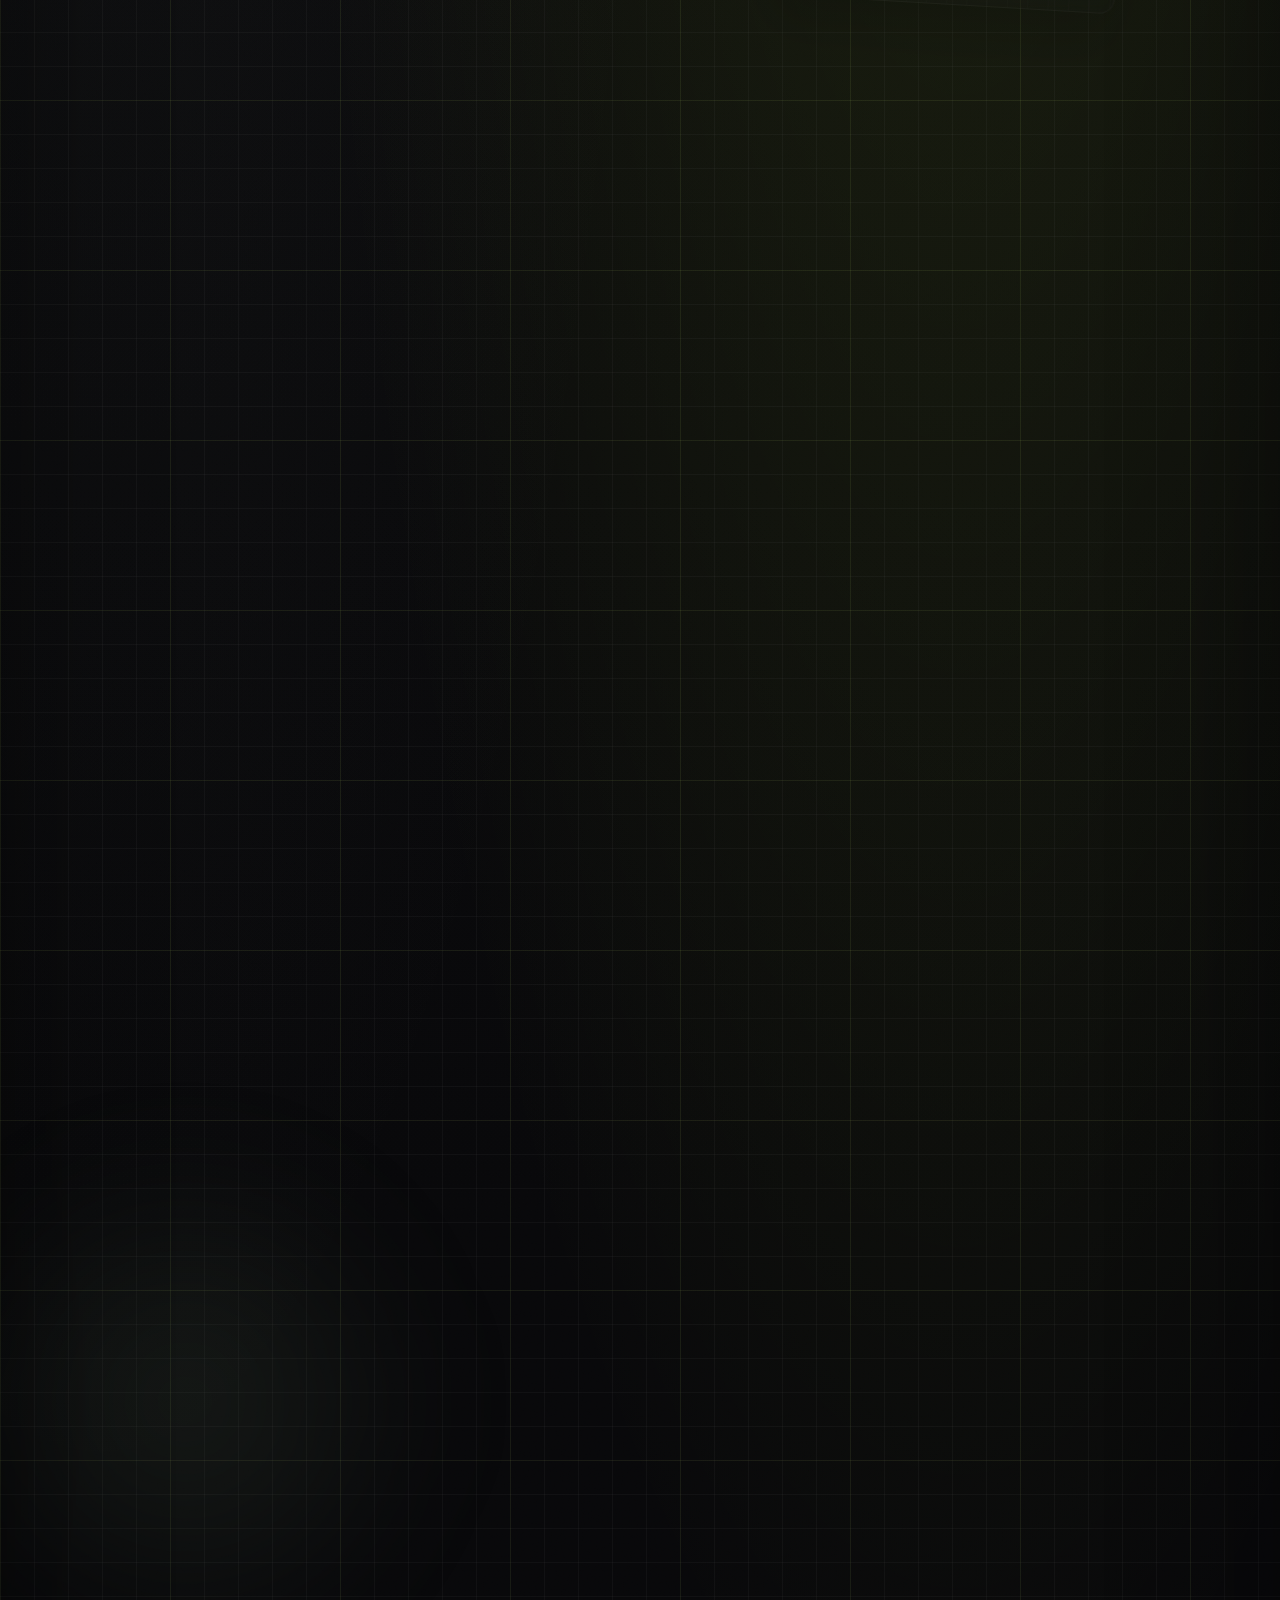
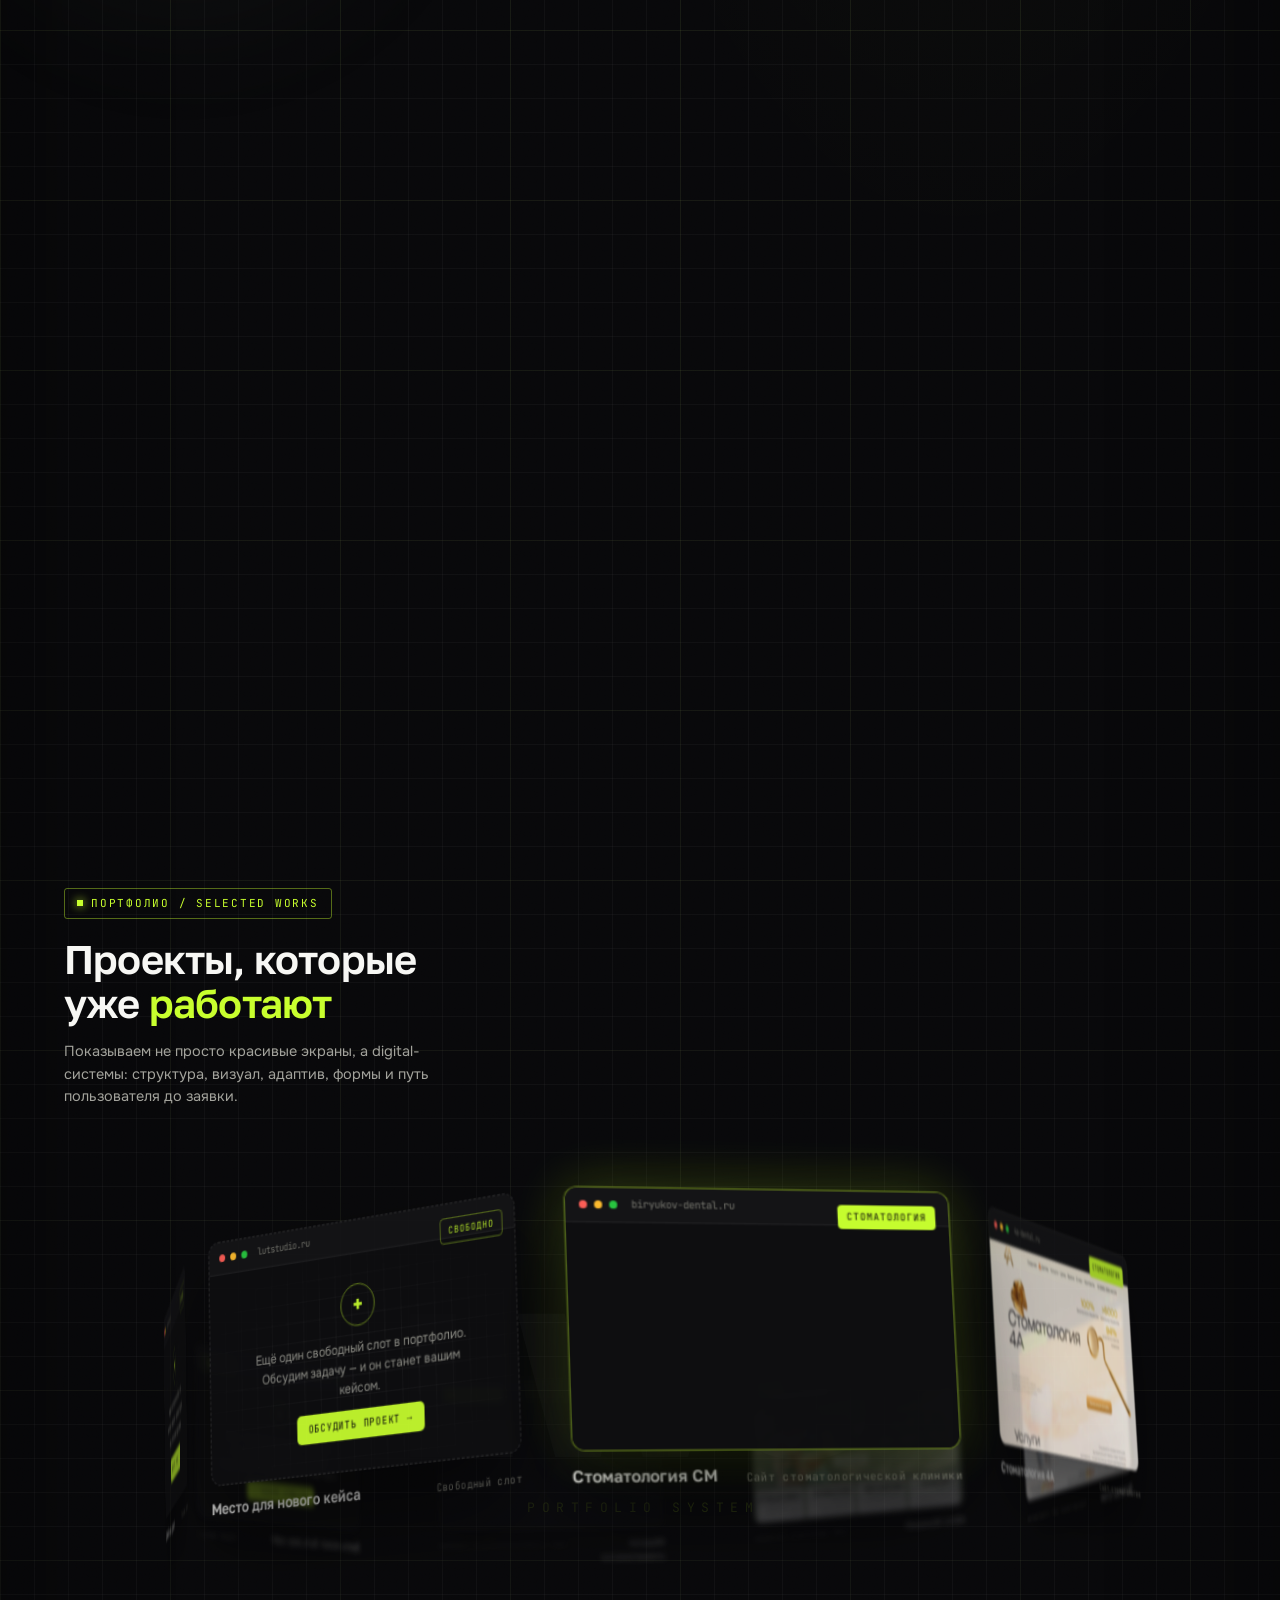
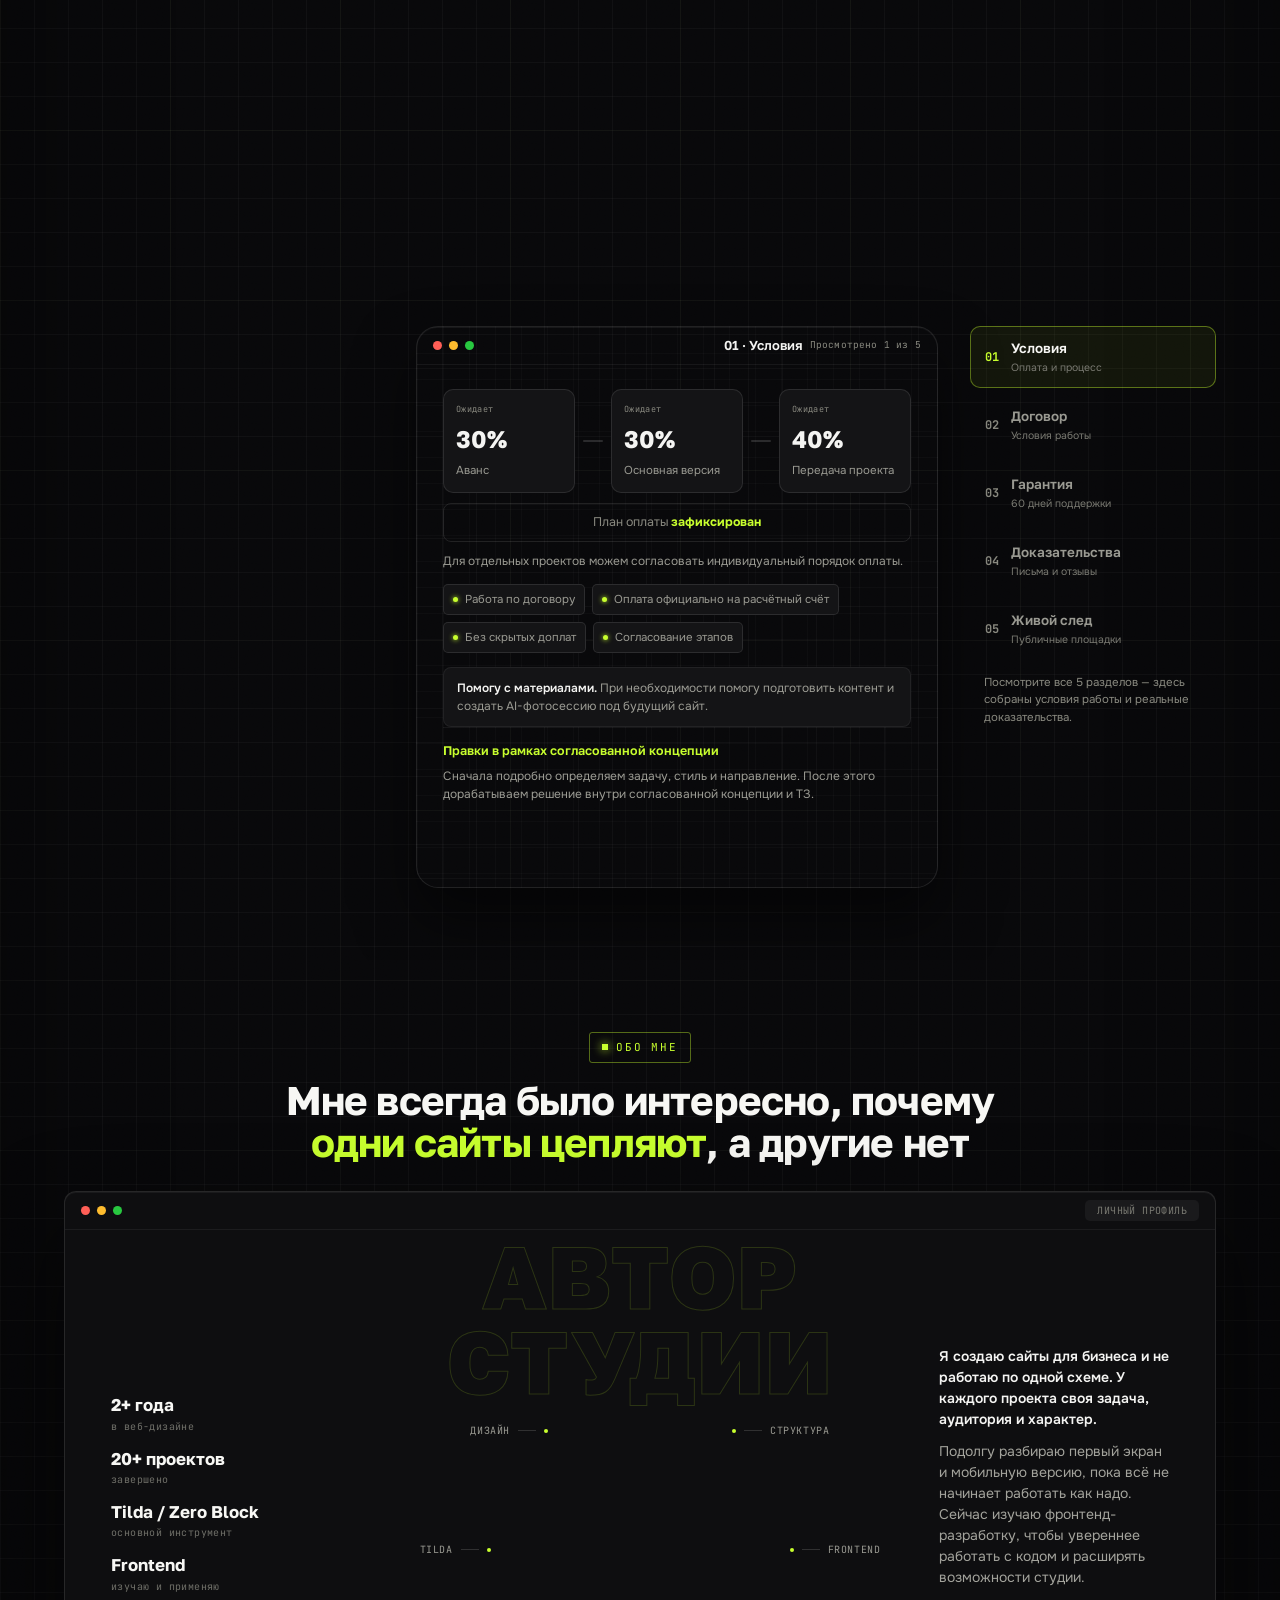
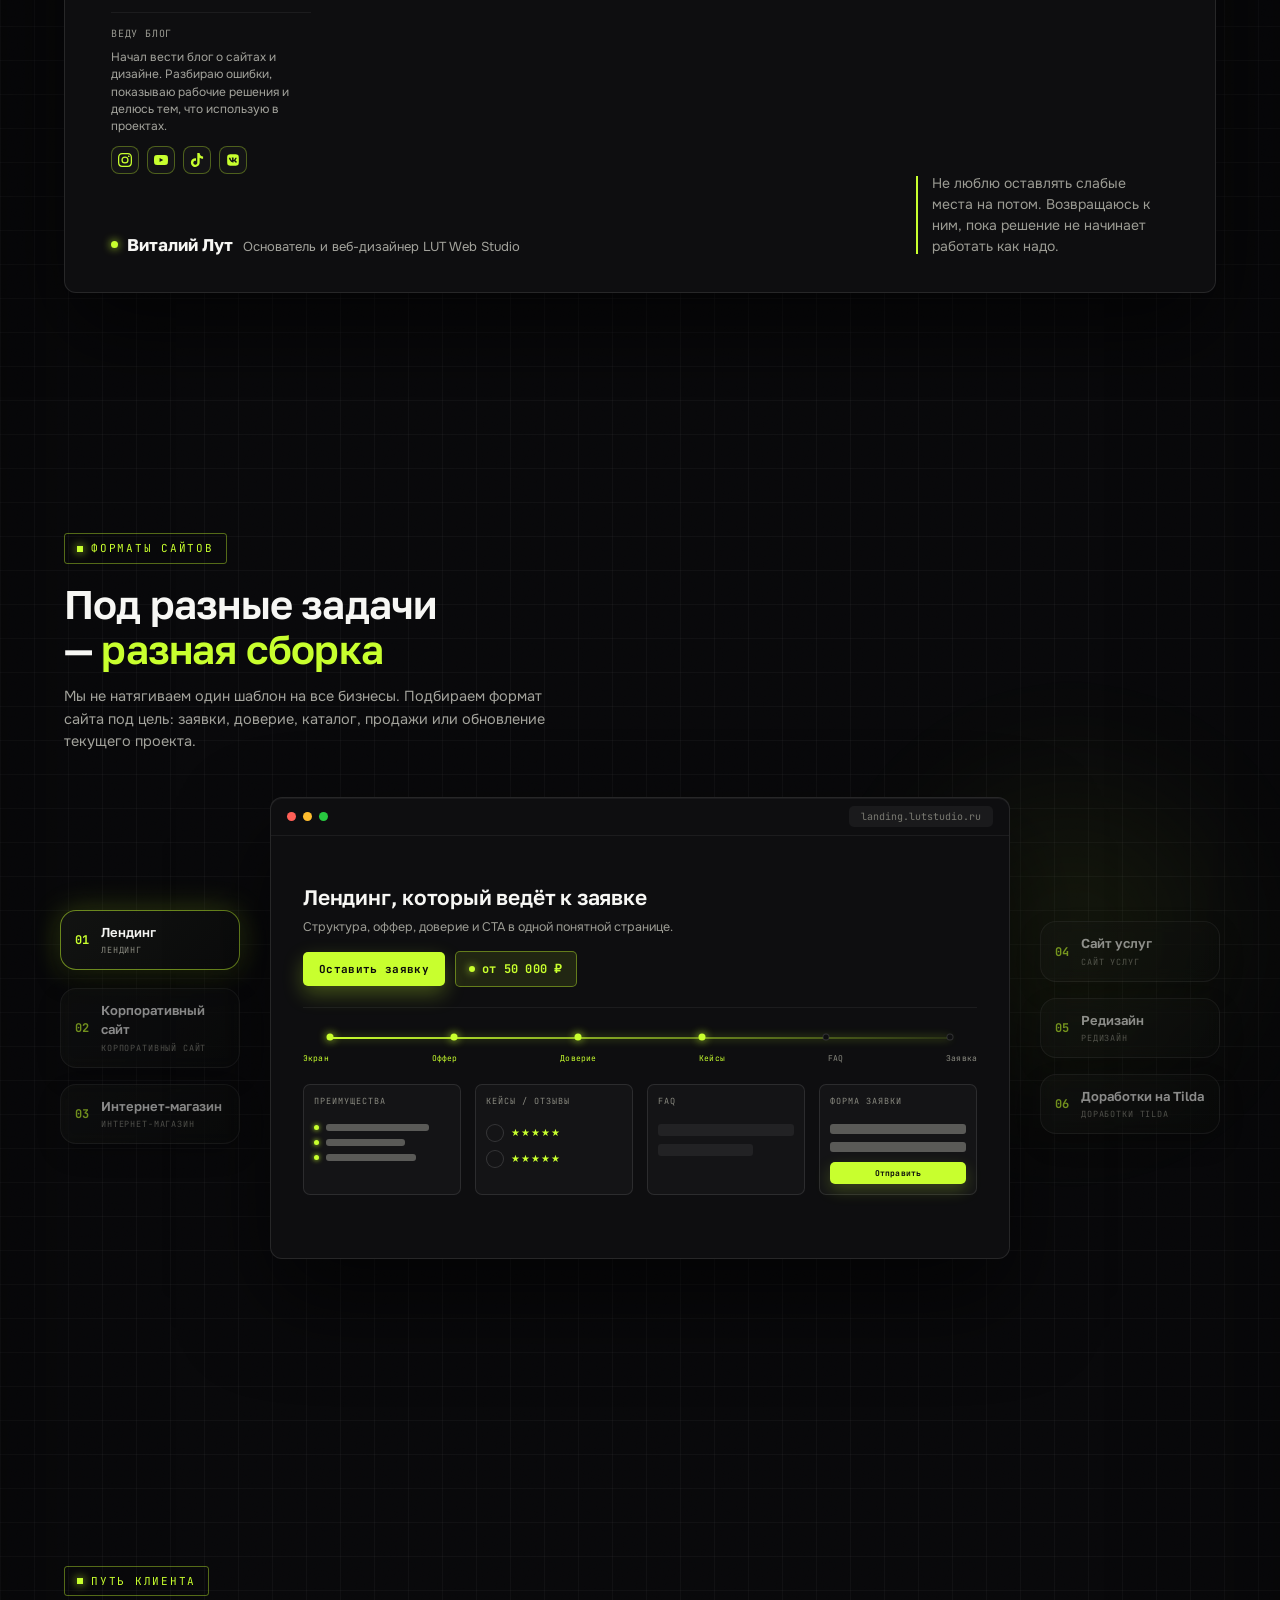
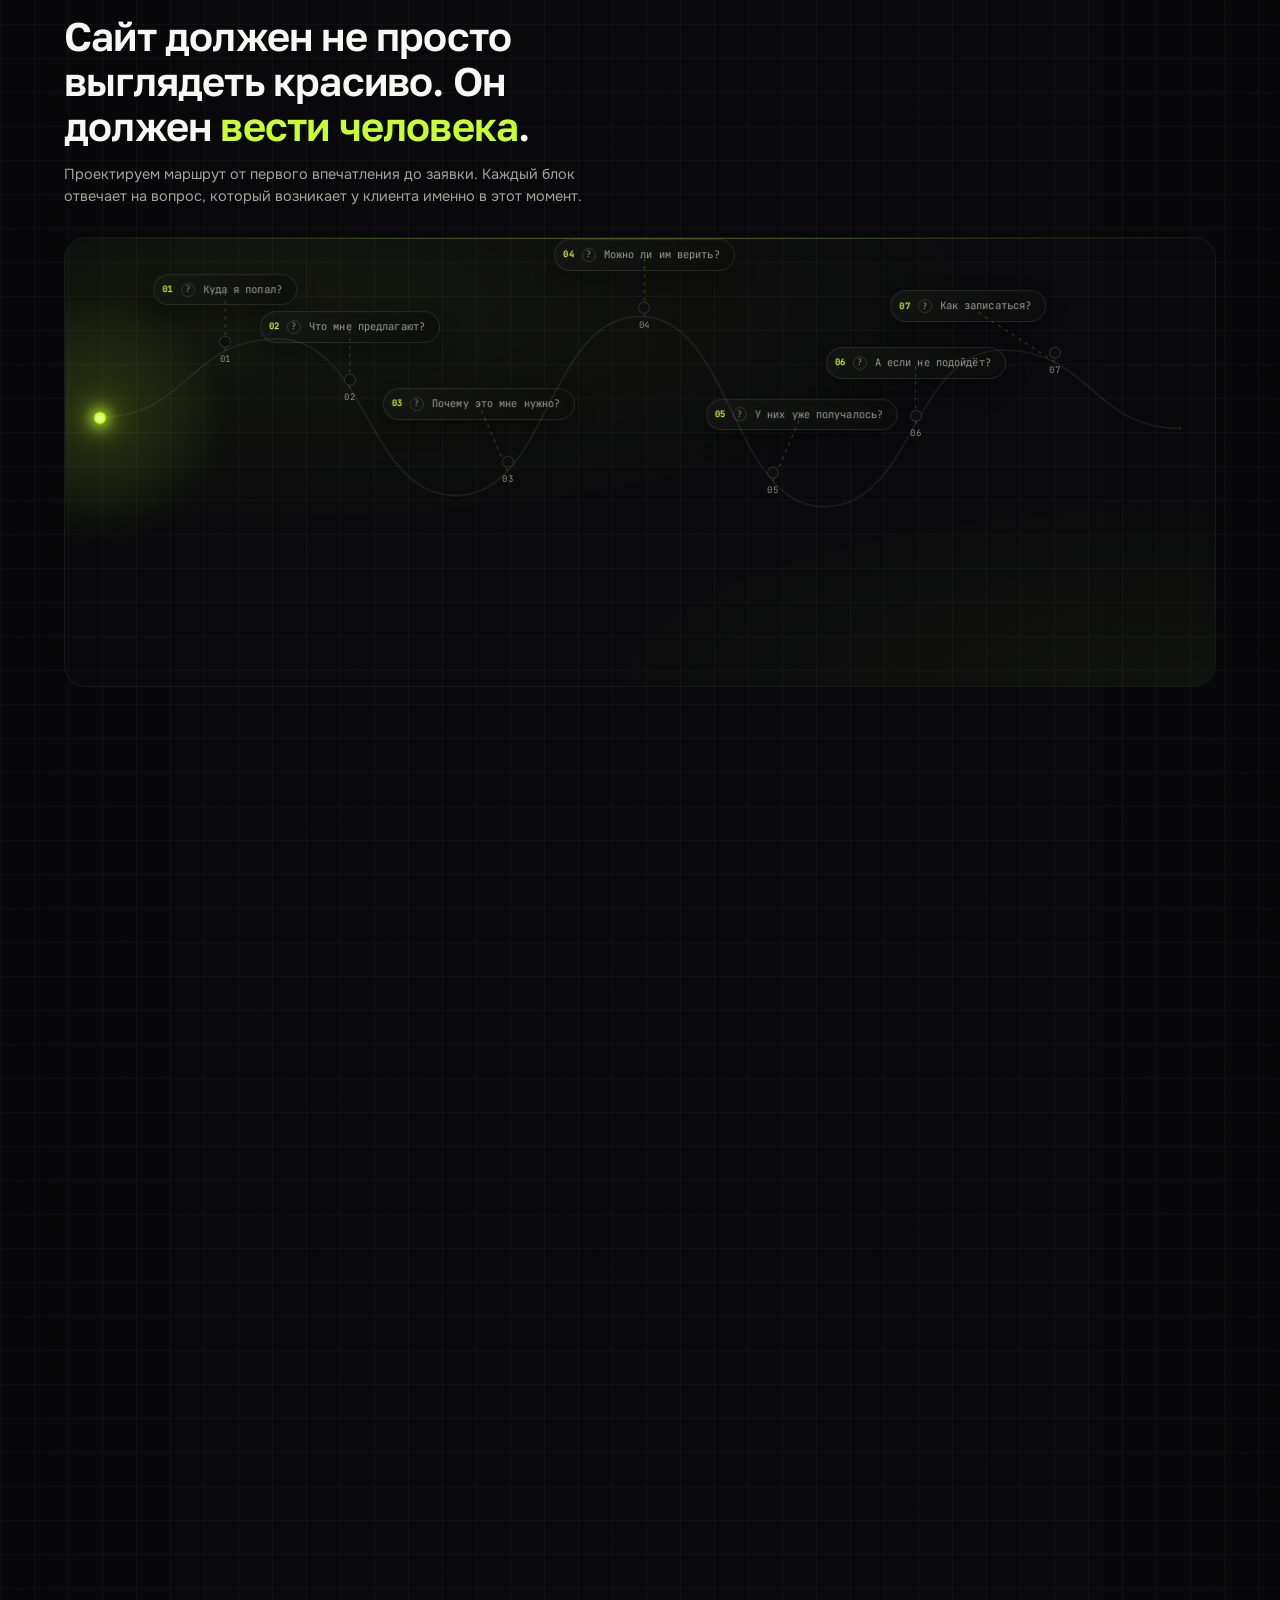
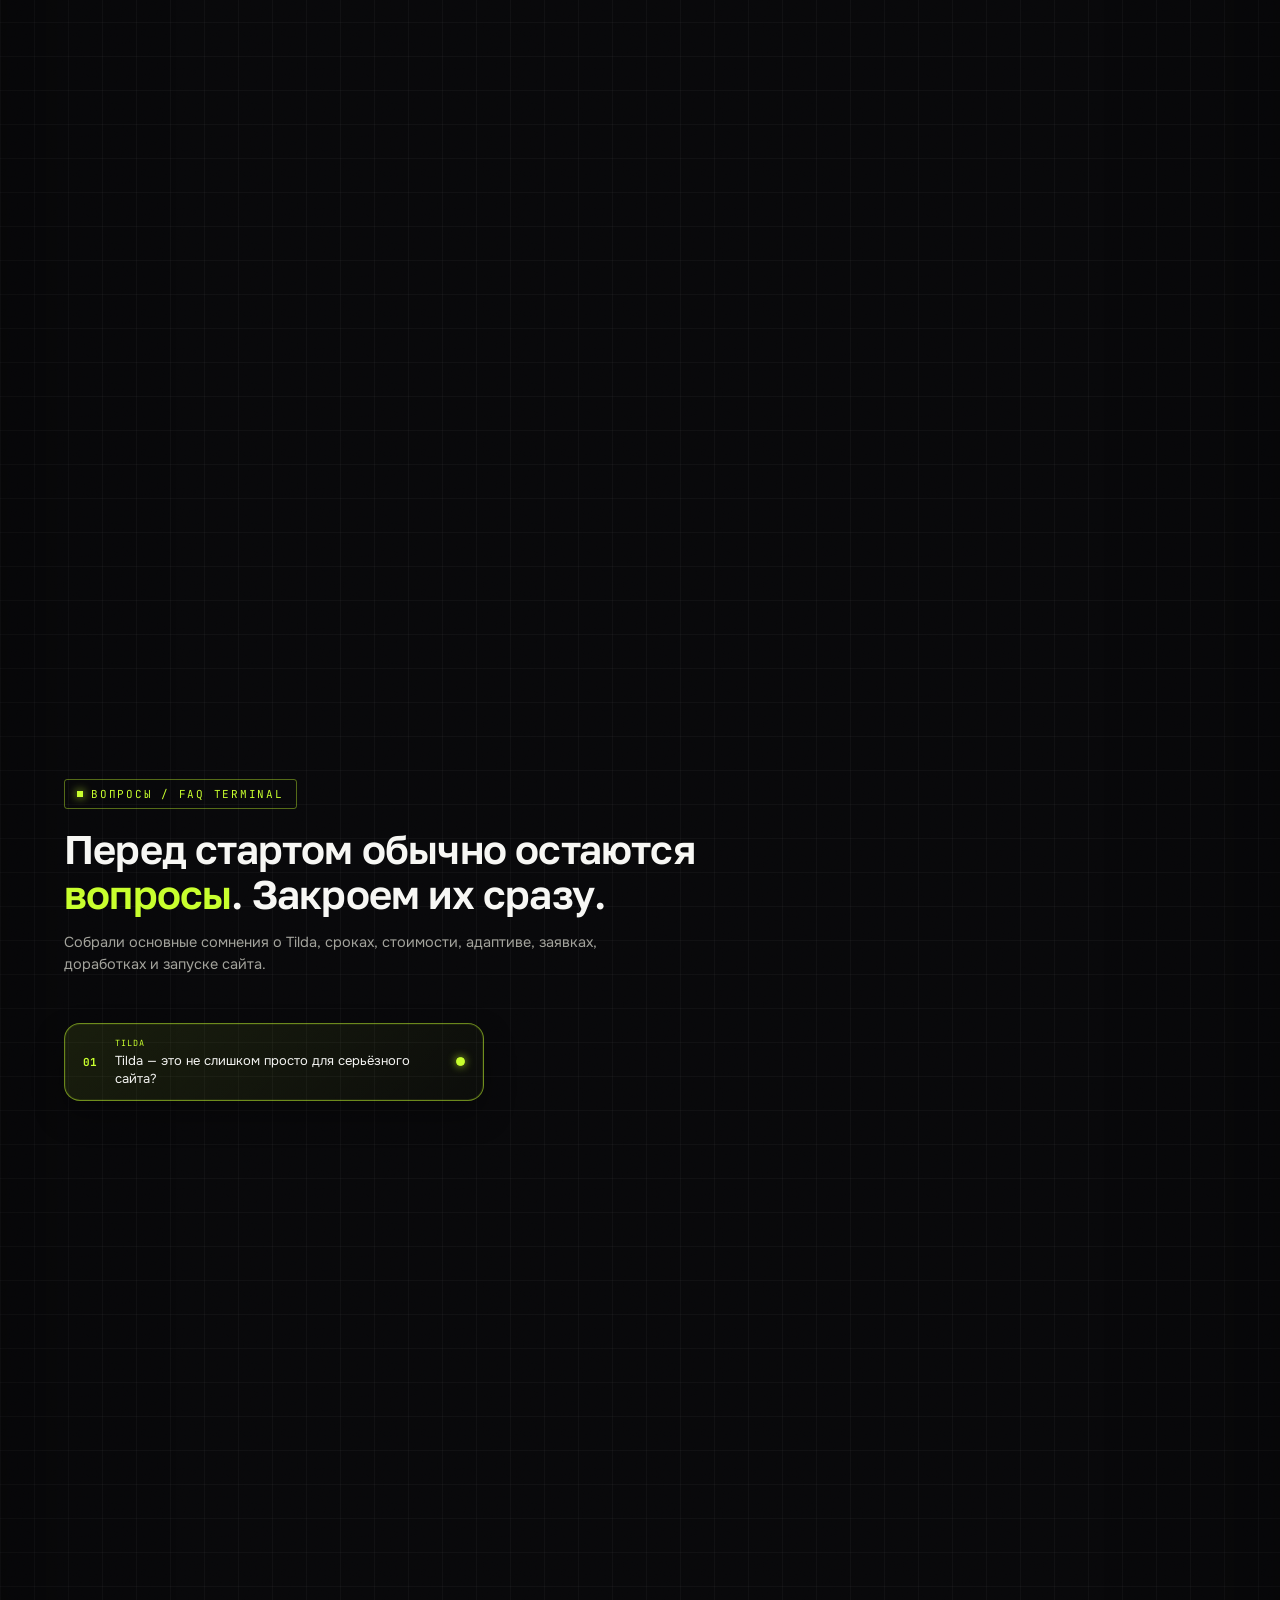
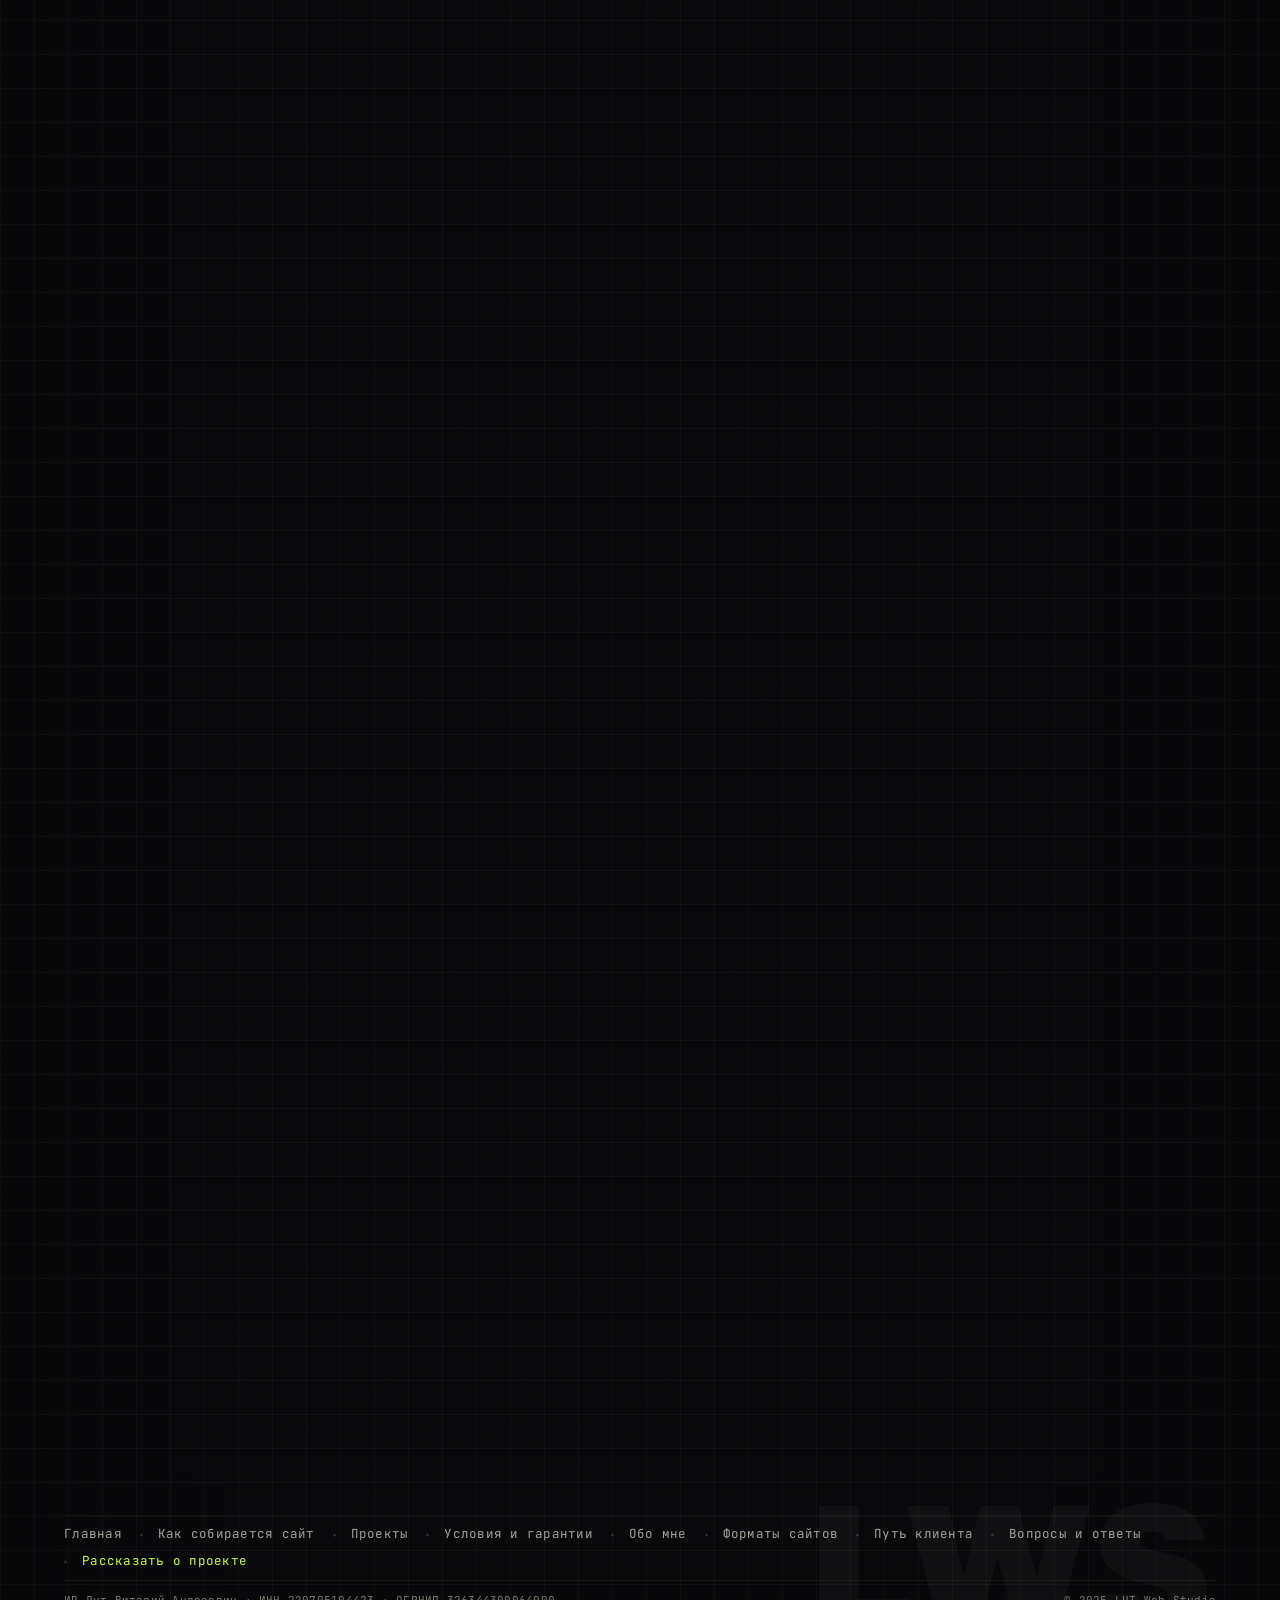
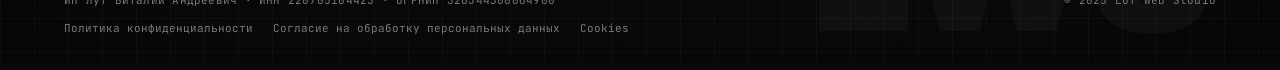
==== commit df7a0527: "feat: finalize author profile navigation and social block Co-Authored-By: Claude Sonnet 5 <noreply@a" ====
--- a/index.html
+++ b/index.html
@@ -177,17 +177,20 @@
       <a class="menu__link" href="#trust">
         <span class="menu__link-index">04</span><span class="menu__link-text">Условия и гарантии</span>
       </a>
+      <a class="menu__link" href="#about">
+        <span class="menu__link-index">05</span><span class="menu__link-text">Обо мне</span>
+      </a>
       <a class="menu__link" href="#configurator">
-        <span class="menu__link-index">05</span><span class="menu__link-text">Форматы сайтов</span>
+        <span class="menu__link-index">06</span><span class="menu__link-text">Форматы сайтов</span>
       </a>
       <a class="menu__link" href="#journey">
-        <span class="menu__link-index">06</span><span class="menu__link-text">Путь клиента</span>
+        <span class="menu__link-index">07</span><span class="menu__link-text">Путь клиента</span>
       </a>
       <a class="menu__link" href="#faq">
-        <span class="menu__link-index">07</span><span class="menu__link-text">Вопросы и ответы</span>
+        <span class="menu__link-index">08</span><span class="menu__link-text">Вопросы и ответы</span>
       </a>
       <a class="menu__link" href="#brief">
-        <span class="menu__link-index">08</span><span class="menu__link-text">Рассказать о проекте</span>
+        <span class="menu__link-index">09</span><span class="menu__link-text">Рассказать о проекте</span>
       </a>
     </div>
     <div class="menu__footer">
@@ -774,7 +777,7 @@
     </section>
 
     <!-- AUTHOR -->
-    <section class="author" id="author" data-author>
+    <section class="author" id="about" data-author>
       <div class="author__container">
 
         <div class="author__heading">
@@ -815,36 +818,43 @@
               <span class="author__signature-role">Основатель и веб-дизайнер LUT Web Studio</span>
             </div>
 
-            <div class="author__facts">
-              <div class="author__fact">
-                <span class="author__fact-value">2+ года</span>
-                <span class="author__fact-label">в веб-дизайне</span>
-              </div>
-              <div class="author__fact">
-                <span class="author__fact-value">20+ проектов</span>
-                <span class="author__fact-label">завершено</span>
-              </div>
-              <div class="author__fact">
-                <span class="author__fact-value">Tilda / Zero Block</span>
-                <span class="author__fact-label">основной инструмент</span>
-              </div>
-              <div class="author__fact">
-                <span class="author__fact-value">Frontend</span>
-                <span class="author__fact-label">изучаю и применяю</span>
+            <div class="author__aside">
+              <div class="author__facts">
+                <div class="author__fact">
+                  <span class="author__fact-value">2+ года</span>
+                  <span class="author__fact-label">в веб-дизайне</span>
+                </div>
+                <div class="author__fact">
+                  <span class="author__fact-value">20+ проектов</span>
+                  <span class="author__fact-label">завершено</span>
+                </div>
+                <div class="author__fact">
+                  <span class="author__fact-value">Tilda / Zero Block</span>
+                  <span class="author__fact-label">основной инструмент</span>
+                </div>
+                <div class="author__fact">
+                  <span class="author__fact-value">Frontend</span>
+                  <span class="author__fact-label">изучаю и применяю</span>
+                </div>
+              </div>
+
+              <div class="author__blog">
+                <span class="author__blog-label">ВЕДУ БЛОГ</span>
+                <p class="author__blog-text">Начал вести блог о сайтах и дизайне. Разбираю ошибки, показываю рабочие решения и делюсь тем, что использую в проектах.</p>
+                <div class="author__blog-socials" data-author-blog-socials></div>
               </div>
             </div>
 
             <div class="author__directions" aria-hidden="true">
               <div class="author__direction" data-dir="0"><span class="author__direction-dot"></span><span class="author__direction-line"></span><span class="author__direction-label">ДИЗАЙН</span></div>
+              <div class="author__direction" data-dir="1"><span class="author__direction-dot"></span><span class="author__direction-line"></span><span class="author__direction-label">СТРУКТУРА</span></div>
               <div class="author__direction" data-dir="2"><span class="author__direction-dot"></span><span class="author__direction-line"></span><span class="author__direction-label">TILDA</span></div>
-              <div class="author__direction" data-dir="1"><span class="author__direction-dot"></span><span class="author__direction-line"></span><span class="author__direction-label">СТРУКТУРА</span></div>
               <div class="author__direction" data-dir="3"><span class="author__direction-dot"></span><span class="author__direction-line"></span><span class="author__direction-label">FRONTEND</span></div>
             </div>
 
             <div class="author__lede">
-              <p>Больше двух лет я создаю сайты для бизнеса и за это время завершил больше 20 проектов. У каждого проекта свои задачи и характер, поэтому я не работаю по одной и той же схеме.</p>
-              <p>Подолгу разбираю первый экран и мобильную версию, пока всё не начинает работать как надо. Для меня сайт не набор блоков, а понятная история, которую человек должен быстро считать.</p>
-              <p>Сейчас обучаюсь фронтенд-разработке, чтобы увереннее работать с кодом и расширять возможности студии.</p>
+              <p>Я создаю сайты для бизнеса и не работаю по одной схеме. У каждого проекта своя задача, аудитория и характер.</p>
+              <p>Подолгу разбираю первый экран и мобильную версию, пока всё не начинает работать как надо. Сейчас изучаю фронтенд-разработку, чтобы увереннее работать с кодом и расширять возможности студии.</p>
             </div>
 
             <p class="author__phrase">Не люблю оставлять слабые места на потом. Возвращаюсь к ним, пока решение не начинает работать как надо.</p>
@@ -854,7 +864,7 @@
 
       </div>
       <noscript>
-        <style>.author__badge,.author__title,.author__window,.author__signature,.author__fact,.author__direction,.author__lede p,.author__phrase{opacity:1!important;transform:none!important;transition:none!important}.author__portrait-img{opacity:1!important;transform:none!important}.author__phrase::before{transform:scaleY(1)!important}.author__direction-line{width:18px!important}.author__bgtext-fill{-webkit-mask-image:none!important;mask-image:none!important}</style>
+        <style>.author__badge,.author__title,.author__window,.author__signature,.author__fact,.author__direction,.author__blog-label,.author__blog-text,.author__blog-social,.author__lede p,.author__phrase{opacity:1!important;transform:none!important;transition:none!important}.author__portrait-img{opacity:1!important;transform:none!important}.author__phrase::before{transform:scaleY(1)!important}.author__direction-line{width:18px!important}.author__bgtext-fill{-webkit-mask-image:none!important;mask-image:none!important}</style>
       </noscript>
     </section>
 
@@ -1279,6 +1289,7 @@
         <a class="footer__nav-link" href="#assembly">Как собирается сайт</a>
         <a class="footer__nav-link" href="#portfolio">Проекты</a>
         <a class="footer__nav-link" href="#trust">Условия и гарантии</a>
+        <a class="footer__nav-link" href="#about">Обо мне</a>
         <a class="footer__nav-link" href="#configurator">Форматы сайтов</a>
         <a class="footer__nav-link" href="#journey">Путь клиента</a>
         <a class="footer__nav-link" href="#faq">Вопросы и ответы</a>
--- a/css/author.min.css
+++ b/css/author.min.css
@@ -1 +1 @@
-.author{position:relative;background:0 0;font-family:var(--font-body);padding:var(--section-gap) 0 var(--section-gap-large);overflow:hidden}.author__container{position:relative;width:100%;max-width:var(--container-max);margin:0 auto;padding:0 var(--section-padding)}.author__heading{max-width:720px;margin:0 auto 28px;text-align:center;opacity:0;transform:translateY(10px);transition:opacity .5s var(--ease-rise),transform .5s var(--ease-rise)}.author.is-active .author__heading{opacity:1;transform:none}.author__title{margin:16px 0 0;font-family:var(--font-display);font-size:var(--fs-h2);line-height:var(--lh-heading);letter-spacing:var(--ls-heading);font-weight:700;color:var(--color-text-primary-strong)}.author__title-accent{color:var(--color-accent)}.author__window{position:relative;border-radius:var(--radius-mockup);background:var(--color-surface-1);border:1px solid var(--color-border-soft);box-shadow:var(--shadow-deep),inset 0 1px 0 rgba(255,255,255,.05);overflow:hidden;opacity:0;transform:translateY(14px);transition:opacity .6s var(--ease-rise),transform .6s var(--ease-rise);transition-delay:.1s}.author.is-active .author__window{opacity:1;transform:none}.author__window .browser-bar__url{text-transform:uppercase;letter-spacing:.04em}.author__canvas{position:relative;height:clamp(700px,74vh,780px);padding-top:38px;overflow:hidden}.author__bgtext{position:absolute;top:6%;left:50%;transform:translateX(-50%);width:92%;text-align:center;z-index:1;opacity:0;transition:opacity .8s var(--ease-rise);transition-delay:.2s}.author.is-active .author__bgtext{opacity:1}.author__bgtext-line{position:relative;display:block;line-height:.96}.author__bgtext-fill,.author__bgtext-outline{display:block;font-family:var(--font-display);font-weight:800;font-size:clamp(48px, 15vw, 88px);letter-spacing:.01em}.author__bgtext-outline{color:transparent;-webkit-text-stroke:1px rgba(200,255,46,.16);text-stroke:1px rgba(200,255,46,.16);pointer-events:none}.author__bgtext-fill{position:absolute;inset:0;color:var(--color-accent);pointer-events:none;-webkit-mask-repeat:no-repeat;mask-repeat:no-repeat;-webkit-mask-image:linear-gradient(to top,#000 var(--author-fill-progress,0%),transparent var(--author-fill-progress,0%));mask-image:linear-gradient(to top,#000 var(--author-fill-progress,0%),transparent var(--author-fill-progress,0%))}@media (hover:hover) and (pointer:fine){.author__bgtext-fill{-webkit-mask-image:radial-gradient(ellipse var(--fw,0px) var(--fh,0px) at var(--fx,50%) var(--fy,50%),#000 55%,transparent 100%);mask-image:radial-gradient(ellipse var(--fw,0px) var(--fh,0px) at var(--fx,50%) var(--fy,50%),#000 55%,transparent 100%)}}.author__visual{position:absolute;bottom:0;left:50%;transform:translateX(-50%) translateY(14px);height:94%;z-index:2;opacity:0;transition:opacity .9s var(--ease-rise),transform .9s var(--ease-rise);transition-delay:.15s}.author.is-active .author__visual{opacity:1;transform:translateX(-50%) translateY(0)}.author__portrait-img{display:block;height:100%;width:auto;object-fit:contain;object-position:bottom center;pointer-events:none}.author__signature{position:absolute;left:4%;bottom:5%;z-index:3;display:flex;align-items:baseline;gap:10px;opacity:0;transform:translateY(10px);transition:opacity .55s var(--ease-rise),transform .55s var(--ease-rise);transition-delay:.5s}.author.is-active .author__signature{opacity:1;transform:none}.author__signature-name{position:relative;padding-left:16px;font-family:var(--font-display);font-weight:700;font-size:17px;color:var(--color-text-primary-strong);white-space:nowrap}.author__signature-name::before{content:'';position:absolute;left:0;top:50%;width:7px;height:7px;margin-top:-3.5px;border-radius:50%;background:var(--color-accent);box-shadow:0 0 8px var(--color-accent)}.author__signature-role{font-size:13px;color:var(--color-text-muted);line-height:1.4}.author__facts{position:absolute;left:4%;top:var(--author-facts-top,40%);z-index:3;display:flex;flex-direction:column;gap:22px;width:170px}.author__fact{position:static;display:flex;flex-direction:column;gap:4px;opacity:0;transform:scale(.98);transition:opacity .4s var(--ease-rise),transform .4s var(--ease-rise)}.author__fact:first-child{transition-delay:.68s}.author__fact:nth-child(2){transition-delay:.75s}.author__fact:nth-child(3){transition-delay:.82s}.author__fact:nth-child(4){transition-delay:.89s}.author.is-active .author__fact{opacity:1;transform:none}.author__fact-value{font-family:var(--font-display);font-weight:700;font-size:17px;color:var(--color-text-primary-strong);line-height:1.2}.author__fact-label{font-family:var(--font-mono);font-size:10px;letter-spacing:.04em;color:var(--color-text-dim);line-height:1.4}.author__directions{position:absolute;inset:0;z-index:3;pointer-events:none;--author-dir-top-upper:24%;--author-dir-top-lower:42%;--author-dir-gap:16%}.author__direction{position:absolute;display:flex;align-items:center;gap:8px;opacity:0;transition:opacity .4s var(--ease-rise)}.author__direction[data-dir='0']{top:var(--author-dir-top-upper);left:calc(50% - var(--author-dir-gap));transition-delay:.58s}.author__direction[data-dir='2']{top:var(--author-dir-top-lower);left:calc(50% - var(--author-dir-gap));transition-delay:.64s}.author__direction[data-dir='1']{top:var(--author-dir-top-upper);left:calc(50% + var(--author-dir-gap));transition-delay:.7s}.author__direction[data-dir='3']{top:var(--author-dir-top-lower);left:calc(50% + var(--author-dir-gap));transition-delay:.76s}.author.is-active .author__direction{opacity:1}.author__direction[data-dir='0'],.author__direction[data-dir='2']{flex-direction:row-reverse}.author__direction-dot{width:4px;height:4px;border-radius:50%;background:var(--color-accent);flex:none}.author__direction-line{display:block;height:1px;width:0;background:var(--color-border-strong);transition:width .45s var(--ease-rise);transition-delay:.8s}.author.is-active .author__direction-line{width:18px}.author__direction-label{font-family:var(--font-mono);font-size:10px;letter-spacing:.06em;color:var(--color-text-dim-4);white-space:nowrap}.author__lede{position:absolute;left:76%;right:4%;top:22%;z-index:3}.author__lede p{margin:0;font-size:14px;line-height:1.5;color:var(--color-text-muted);opacity:0;transform:translateY(10px);transition:opacity .5s var(--ease-rise),transform .5s var(--ease-rise)}.author__lede p+p{margin-top:11px}.author__lede p:first-child{transition-delay:.86s}.author__lede p:nth-child(2){transition-delay:.95s}.author__lede p:nth-child(3){transition-delay:1.04s}.author__lede p:nth-child(4){transition-delay:1.13s}.author.is-active .author__lede p{opacity:1;transform:none}.author__lede p:first-child{color:var(--color-text-primary);font-weight:600}.author__phrase{position:absolute;left:74%;right:4%;bottom:5%;z-index:3;padding-left:16px;font-size:14px;line-height:1.5;color:var(--color-text-dim-5);opacity:0;transition:opacity .5s var(--ease-rise);transition-delay:1.25s}.author__phrase::before{content:'';position:absolute;left:0;top:3px;bottom:3px;width:2px;background:var(--color-accent);transform:scaleY(0);transform-origin:top;transition:transform .5s var(--ease-rise);transition-delay:1.25s}.author.is-active .author__phrase{opacity:1}.author.is-active .author__phrase::before{transform:scaleY(1)}@media (hover:hover) and (pointer:fine){.author__bgtext{transition:opacity .8s var(--ease-rise),transform .3s ease;transform:translateX(-50%) translate(calc(var(--nx,0) * 8px),calc(var(--ny,0) * 5px))}.author__facts{transition:transform .3s ease;transform:translate(calc(var(--nx,0) * 4px),calc(var(--ny,0) * 2.5px))}.author__lede{transition:transform .3s ease;transform:translate(calc(var(--nx,0) * -4px),calc(var(--ny,0) * -2.5px))}.author__directions{transition:transform .3s ease;transform:translate(calc(var(--nx,0) * 2.5px),calc(var(--ny,0) * 1.75px))}.author__phrase{transition:opacity .5s var(--ease-rise),transform .3s ease;transform:translate(calc(var(--nx,0) * -2px),calc(var(--ny,0) * -1px))}.author__title-accent{transition:transform .3s ease;transform:translate(calc(var(--nx,0) * -2px),calc(var(--ny,0) * -1px))}.author.is-active .author__signature{transform:translate(calc(var(--nx,0) * 1.75px),calc(var(--ny,0) * 1px))}.author.is-active .author__visual{transform:translateX(-50%) translate(calc(var(--nx,0) * .75px),calc(var(--ny,0) * .5px))}}@media (prefers-reduced-motion:reduce){.author__direction,.author__fact,.author__heading,.author__lede p,.author__phrase,.author__signature,.author__visual,.author__window{opacity:1;transform:none;transition:none}.author__phrase::before{transform:scaleY(1);transition:none}.author__direction-line{width:18px;transition:none}.author__bgtext-fill{-webkit-mask-image:none;mask-image:none;opacity:.55}}@media (max-width:1279px){.author__lede,.author__phrase{left:76%;right:3%}.author__lede p,.author__phrase{font-size:13px}.author__directions{--author-dir-gap:15%}.author.is-active .author__direction-line{width:16px}}@media (max-width:1023px){.author{padding:var(--section-gap-compact) 0 var(--section-gap)}.author__heading{text-align:left;margin-bottom:20px}.author__window .browser-bar{height:32px}.author__window .browser-bar__dot{width:7px;height:7px}.author__window .browser-bar__url{font-size:9px;padding:2px 9px}.author__canvas{height:auto;padding:32px 5% 28px;display:flex;flex-direction:column;gap:22px}.author__bgtext{position:relative;top:auto;left:auto;transform:none;width:100%;order:1}.author__bgtext-line{line-height:1}.author__visual{position:relative;left:auto;bottom:auto;transform:translateY(14px);height:clamp(300px,56vh,480px);margin:-40px auto 0;order:2}.author.is-active .author__visual{transform:translateY(0)}.author__signature{position:relative;left:auto;bottom:auto;order:3;padding-top:14px;border-top:1px solid var(--color-border-faint)}.author__directions{position:relative;inset:auto;order:4;display:grid;grid-template-columns:repeat(2,1fr);gap:14px 10px}.author__direction{position:relative;top:auto!important;left:auto!important;flex-direction:row!important}.author__direction-line{display:none}.author__facts{position:relative;left:auto;order:5;width:100%;display:grid;grid-template-columns:repeat(2,1fr);gap:20px 16px}.author__fact{position:relative;top:auto!important;left:auto;width:auto}.author__lede{position:relative;left:auto;right:auto;top:auto;order:6;width:100%;min-width:0}.author__phrase{position:relative;left:auto;right:auto;bottom:auto;order:7;width:100%;min-width:0}}@media (max-width:599px){.author__facts{grid-template-columns:repeat(2,1fr)}}@media (max-width:389px){.author__directions,.author__facts{grid-template-columns:1fr}}+.author{position:relative;background:0 0;font-family:var(--font-body);padding:var(--section-gap) 0 var(--section-gap-large);overflow:hidden;scroll-margin-top:calc(var(--header-height) + 24px)}.author__container{position:relative;width:100%;max-width:var(--container-max);margin:0 auto;padding:0 var(--section-padding)}.author__heading{max-width:720px;margin:0 auto 28px;text-align:center;opacity:0;transform:translateY(10px);transition:opacity .5s var(--ease-rise),transform .5s var(--ease-rise)}.author.is-active .author__heading{opacity:1;transform:none}.author__title{margin:16px 0 0;font-family:var(--font-display);font-size:var(--fs-h2);line-height:var(--lh-heading);letter-spacing:var(--ls-heading);font-weight:700;color:var(--color-text-primary-strong)}.author__title-accent{color:var(--color-accent)}.author__window{position:relative;border-radius:var(--radius-mockup);background:var(--color-surface-1);border:1px solid var(--color-border-soft);box-shadow:var(--shadow-deep),inset 0 1px 0 rgba(255,255,255,.05);overflow:hidden;opacity:0;transform:translateY(14px);transition:opacity .6s var(--ease-rise),transform .6s var(--ease-rise);transition-delay:.1s}.author.is-active .author__window{opacity:1;transform:none}.author__window .browser-bar__url{text-transform:uppercase;letter-spacing:.04em}.author__canvas{position:relative;height:clamp(700px,74vh,780px);padding-top:38px;overflow:hidden}.author__bgtext{position:absolute;top:6%;left:50%;transform:translateX(-50%);width:92%;text-align:center;z-index:1;opacity:0;transition:opacity .8s var(--ease-rise);transition-delay:.2s}.author.is-active .author__bgtext{opacity:1}.author__bgtext-line{position:relative;display:block;line-height:.96}.author__bgtext-fill,.author__bgtext-outline{display:block;font-family:var(--font-display);font-weight:800;font-size:clamp(48px, 15vw, 88px);letter-spacing:.01em}.author__bgtext-outline{color:transparent;-webkit-text-stroke:1px rgba(200,255,46,.16);text-stroke:1px rgba(200,255,46,.16);pointer-events:none}.author__bgtext-fill{position:absolute;inset:0;color:var(--color-accent);pointer-events:none;-webkit-mask-repeat:no-repeat;mask-repeat:no-repeat;-webkit-mask-image:linear-gradient(to top,#000 var(--author-fill-progress,0%),transparent var(--author-fill-progress,0%));mask-image:linear-gradient(to top,#000 var(--author-fill-progress,0%),transparent var(--author-fill-progress,0%))}@media (hover:hover) and (pointer:fine){.author__bgtext-fill{-webkit-mask-image:radial-gradient(ellipse var(--fw,0px) var(--fh,0px) at var(--fx,50%) var(--fy,50%),#000 55%,transparent 100%);mask-image:radial-gradient(ellipse var(--fw,0px) var(--fh,0px) at var(--fx,50%) var(--fy,50%),#000 55%,transparent 100%)}}.author__visual{position:absolute;bottom:0;left:50%;width:max-content;transform:translateX(-50%) translateY(14px);height:94%;z-index:2;opacity:0;transition:opacity .9s var(--ease-rise),transform .9s var(--ease-rise);transition-delay:.15s}.author.is-active .author__visual{opacity:1;transform:translateX(-50%) translateY(0)}.author__portrait-img{display:block;height:100%;width:auto;object-fit:contain;object-position:bottom center;pointer-events:none}.author__signature{position:absolute;left:4%;bottom:5%;z-index:3;display:flex;align-items:baseline;gap:10px;opacity:0;transform:translateY(10px);transition:opacity .55s var(--ease-rise),transform .55s var(--ease-rise);transition-delay:.5s}.author.is-active .author__signature{opacity:1;transform:none}.author__signature-name{position:relative;padding-left:16px;font-family:var(--font-display);font-weight:700;font-size:17px;color:var(--color-text-primary-strong);white-space:nowrap}.author__signature-name::before{content:'';position:absolute;left:0;top:50%;width:7px;height:7px;margin-top:-3.5px;border-radius:50%;background:var(--color-accent);box-shadow:0 0 8px var(--color-accent)}.author__signature-role{font-size:13px;color:var(--color-text-muted);line-height:1.4}.author__aside{position:absolute;left:4%;top:var(--author-aside-top,29%);z-index:3;display:flex;flex-direction:column;gap:18px;width:200px}.author__facts{display:flex;flex-direction:column;gap:15px}.author__fact{position:static;display:flex;flex-direction:column;gap:4px;opacity:0;transform:scale(.98);transition:opacity .4s var(--ease-rise),transform .4s var(--ease-rise)}.author__fact:first-child{transition-delay:.68s}.author__fact:nth-child(2){transition-delay:.75s}.author__fact:nth-child(3){transition-delay:.82s}.author__fact:nth-child(4){transition-delay:.89s}.author.is-active .author__fact{opacity:1;transform:none}.author__fact-value{font-family:var(--font-display);font-weight:700;font-size:17px;color:var(--color-text-primary-strong);line-height:1.2}.author__fact-label{font-family:var(--font-mono);font-size:10px;letter-spacing:.04em;color:var(--color-text-dim);line-height:1.4}.author__blog{display:flex;flex-direction:column;gap:8px;padding-top:13px;border-top:1px solid var(--color-border-faint)}.author__blog-label{font-family:var(--font-mono);font-size:10px;letter-spacing:.08em;color:var(--color-text-dim-4);opacity:0;transform:translateY(8px);transition:opacity .4s var(--ease-rise),transform .4s var(--ease-rise);transition-delay:.96s}.author__blog-text{margin:0;font-size:12px;line-height:1.45;color:var(--color-text-muted);opacity:0;transform:translateY(8px);transition:opacity .4s var(--ease-rise),transform .4s var(--ease-rise);transition-delay:1.03s}.author__blog-socials{display:flex;align-items:center;gap:8px;margin-top:2px}.author__blog-social{width:28px;height:28px;border-radius:8px;opacity:0;transition:opacity .35s var(--ease-rise),background var(--motion-micro) ease,color var(--motion-micro) ease,transform var(--motion-micro) ease}.author__blog-social svg{width:14px;height:14px}.author__blog-social:first-child{transition-delay:1.1s,0s,0s,0s}.author__blog-social:nth-child(2){transition-delay:1.15s,0s,0s,0s}.author__blog-social:nth-child(3){transition-delay:1.2s,0s,0s,0s}.author__blog-social:nth-child(4){transition-delay:1.25s,0s,0s,0s}.author.is-active .author__blog-label,.author.is-active .author__blog-text{opacity:1;transform:none}.author.is-active .author__blog-social{opacity:1}.author__directions{position:absolute;inset:0;z-index:3;pointer-events:none;--author-dir-top-upper:33%;--author-dir-top-lower:50%;--author-dir-gap-upper:8%;--author-dir-gap-lower:13%}.author__direction{position:absolute;display:flex;align-items:center;gap:8px;opacity:0;transition:opacity .4s var(--ease-rise)}.author__direction[data-dir='0']{top:var(--author-dir-top-upper);right:calc(50% + var(--author-dir-gap-upper));transition-delay:.58s}.author__direction[data-dir='2']{top:var(--author-dir-top-lower);right:calc(50% + var(--author-dir-gap-lower));transition-delay:.64s}.author__direction[data-dir='1']{top:var(--author-dir-top-upper);left:calc(50% + var(--author-dir-gap-upper));transition-delay:.7s}.author__direction[data-dir='3']{top:var(--author-dir-top-lower);left:calc(50% + var(--author-dir-gap-lower));transition-delay:.76s}.author.is-active .author__direction{opacity:1}.author__direction[data-dir='0'],.author__direction[data-dir='2']{flex-direction:row-reverse}.author__direction-dot{width:4px;height:4px;border-radius:50%;background:var(--color-accent);flex:none}.author__direction-line{display:block;height:1px;width:0;background:var(--color-border-strong);transition:width .45s var(--ease-rise);transition-delay:.8s}.author.is-active .author__direction-line{width:18px}.author__direction-label{font-family:var(--font-mono);font-size:10px;letter-spacing:.06em;color:var(--color-text-dim-4);white-space:nowrap}.author__lede{position:absolute;left:76%;right:4%;top:22%;z-index:3}.author__lede p{margin:0;font-size:14px;line-height:1.5;color:var(--color-text-muted);opacity:0;transform:translateY(10px);transition:opacity .5s var(--ease-rise),transform .5s var(--ease-rise)}.author__lede p+p{margin-top:11px}.author__lede p:first-child{transition-delay:1.34s}.author__lede p:nth-child(2){transition-delay:1.43s}.author.is-active .author__lede p{opacity:1;transform:none}.author__lede p:first-child{color:var(--color-text-primary);font-weight:600}.author__phrase{position:absolute;left:74%;right:4%;bottom:5%;z-index:3;padding-left:16px;font-size:14px;line-height:1.5;color:var(--color-text-dim-5);opacity:0;transition:opacity .5s var(--ease-rise);transition-delay:1.58s}.author__phrase::before{content:'';position:absolute;left:0;top:3px;bottom:3px;width:2px;background:var(--color-accent);transform:scaleY(0);transform-origin:top;transition:transform .5s var(--ease-rise);transition-delay:1.58s}.author.is-active .author__phrase{opacity:1}.author.is-active .author__phrase::before{transform:scaleY(1)}@media (hover:hover) and (pointer:fine){.author__bgtext{transition:opacity .8s var(--ease-rise),transform .3s ease;transform:translateX(-50%) translate(calc(var(--nx,0) * 8px),calc(var(--ny,0) * 5px))}.author__facts{transition:transform .3s ease;transform:translate(calc(var(--nx,0) * 4px),calc(var(--ny,0) * 2.5px))}.author__blog{transition:transform .3s ease;transform:translate(calc(var(--nx,0) * 3.5px),calc(var(--ny,0) * 2.2px))}.author__lede{transition:transform .3s ease;transform:translate(calc(var(--nx,0) * -4px),calc(var(--ny,0) * -2.5px))}.author__directions{transition:transform .3s ease;transform:translate(calc(var(--nx,0) * 2.5px),calc(var(--ny,0) * 1.75px))}.author__phrase{transition:opacity .5s var(--ease-rise),transform .3s ease;transform:translate(calc(var(--nx,0) * -2px),calc(var(--ny,0) * -1px))}.author__title-accent{transition:transform .3s ease;transform:translate(calc(var(--nx,0) * -2px),calc(var(--ny,0) * -1px))}.author.is-active .author__signature{transform:translate(calc(var(--nx,0) * 1.75px),calc(var(--ny,0) * 1px))}.author.is-active .author__visual{transform:translateX(-50%) translate(calc(var(--nx,0) * .75px),calc(var(--ny,0) * .5px))}}@media (prefers-reduced-motion:reduce){.author__blog-label,.author__blog-social,.author__blog-text,.author__direction,.author__fact,.author__heading,.author__lede p,.author__phrase,.author__signature,.author__visual,.author__window{opacity:1;transform:none;transition:none}.author__phrase::before{transform:scaleY(1);transition:none}.author__direction-line{width:18px;transition:none}.author__bgtext-fill{-webkit-mask-image:none;mask-image:none;opacity:.55}}@media (max-width:1279px){.author__lede,.author__phrase{left:79%;right:3%}.author__lede p,.author__phrase{font-size:13px}.author__directions{--author-dir-gap-upper:11%;--author-dir-gap-lower:15%}.author.is-active .author__direction-line{width:14px}}@media (min-width:1600px){.author__directions{--author-dir-gap-upper:7%;--author-dir-gap-lower:12%}}@media (max-width:1023px){.author{padding:var(--section-gap-compact) 0 var(--section-gap)}.author__heading{text-align:left;margin-bottom:20px}.author__window .browser-bar{height:32px}.author__window .browser-bar__dot{width:7px;height:7px}.author__window .browser-bar__url{font-size:9px;padding:2px 9px}.author__canvas{height:auto;padding:32px 5% 28px;display:flex;flex-direction:column;gap:22px}.author__bgtext{position:relative;top:auto;left:auto;transform:none;width:100%;order:1}.author__bgtext-line{line-height:1}.author__visual{position:relative;left:auto;bottom:auto;transform:translateY(14px);height:clamp(300px,56vh,480px);margin:-40px auto 0;order:2}.author.is-active .author__visual{transform:translateY(0)}.author__signature{position:relative;left:auto;bottom:auto;order:3;padding-top:14px;border-top:1px solid var(--color-border-faint)}.author__directions{position:relative;inset:auto;order:4;display:grid;grid-template-columns:repeat(2,1fr);gap:14px 10px}.author__direction{position:relative;top:auto!important;left:auto!important;right:auto!important;flex-direction:row!important}.author__direction-line{display:none}.author__aside{display:contents}.author__facts{position:relative;left:auto;top:auto;order:5;width:100%;display:grid;grid-template-columns:repeat(2,1fr);gap:20px 16px}.author__fact{position:relative;top:auto!important;left:auto;width:auto}.author__blog{order:6;width:100%;padding-top:20px}.author__blog-text{max-width:440px}.author__blog-socials{gap:10px}.author__blog-social{width:36px;height:36px}.author__blog-social svg{width:16px;height:16px}.author__lede{position:relative;left:auto;right:auto;top:auto;order:7;width:100%;min-width:0}.author__phrase{position:relative;left:auto;right:auto;bottom:auto;order:8;width:100%;min-width:0}}@media (max-width:599px){.author__facts{grid-template-columns:repeat(2,1fr)}}@media (max-width:389px){.author__directions,.author__facts{grid-template-columns:1fr}}
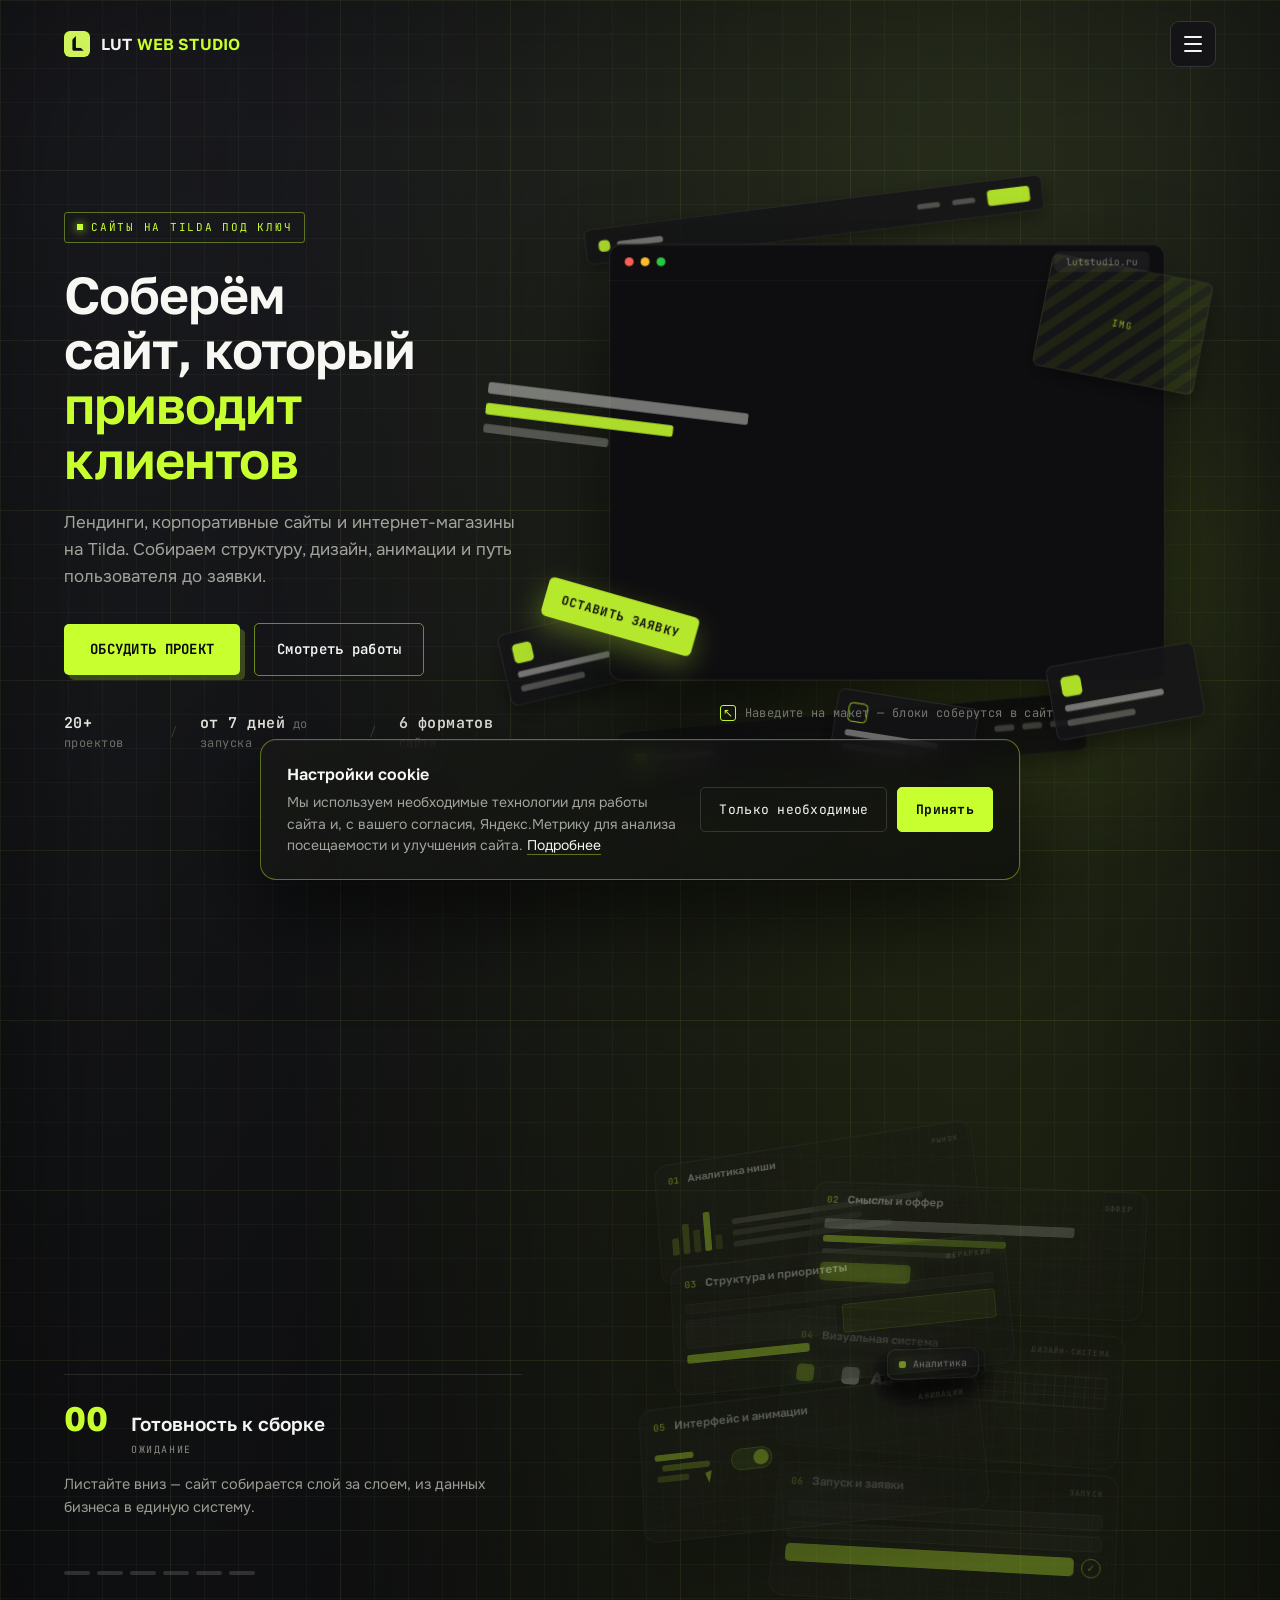
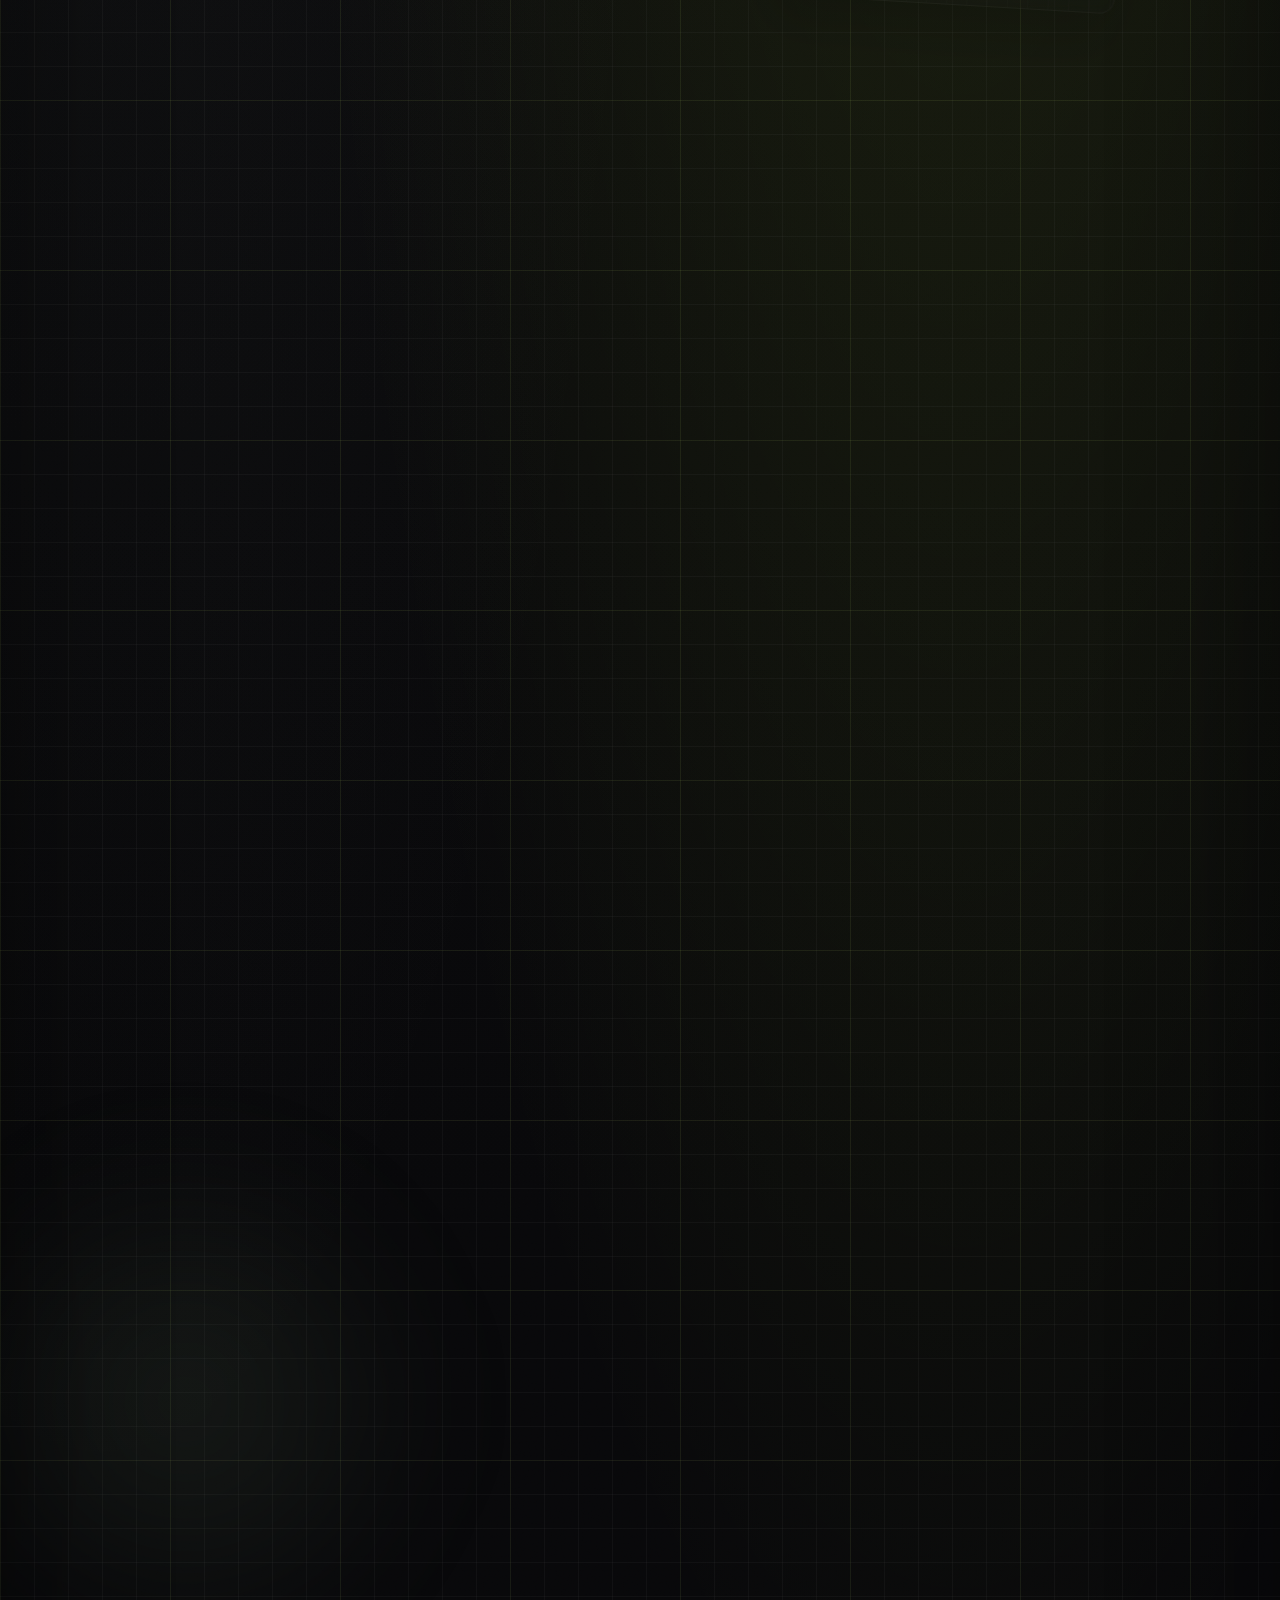
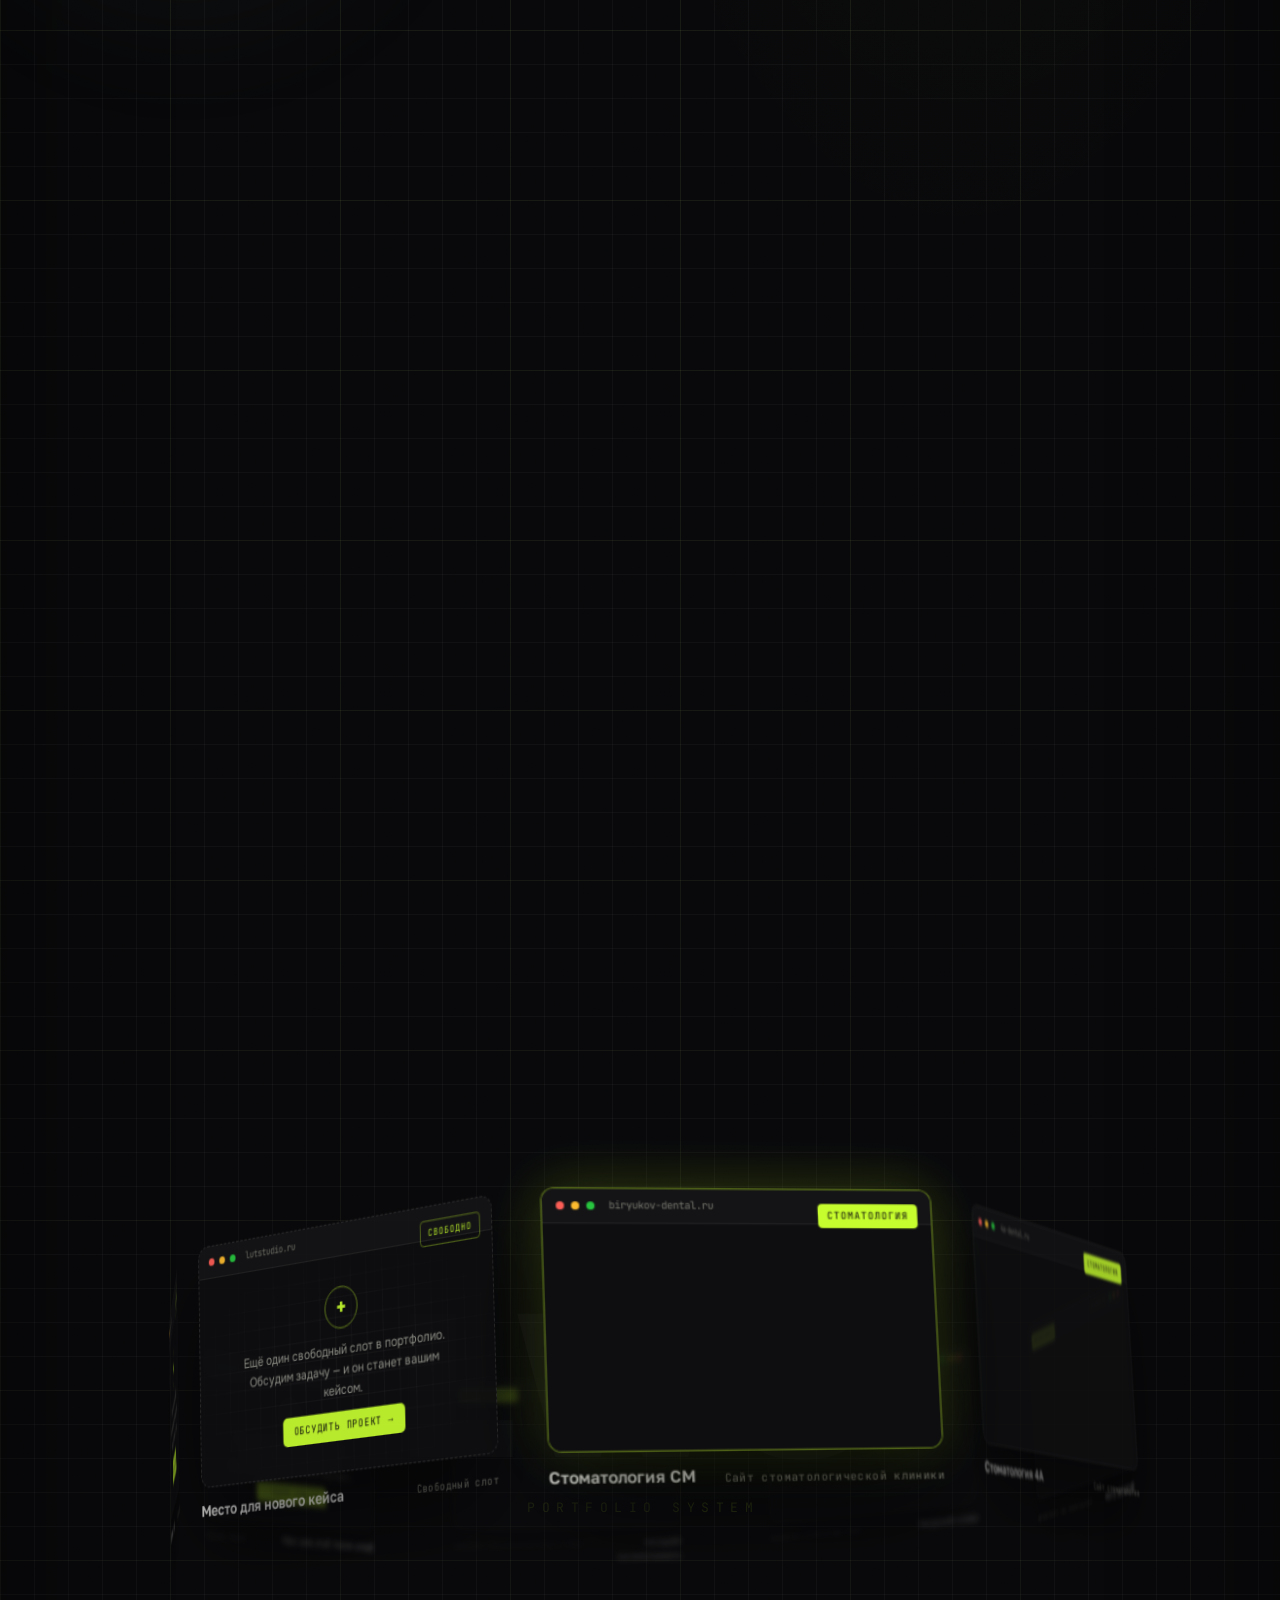
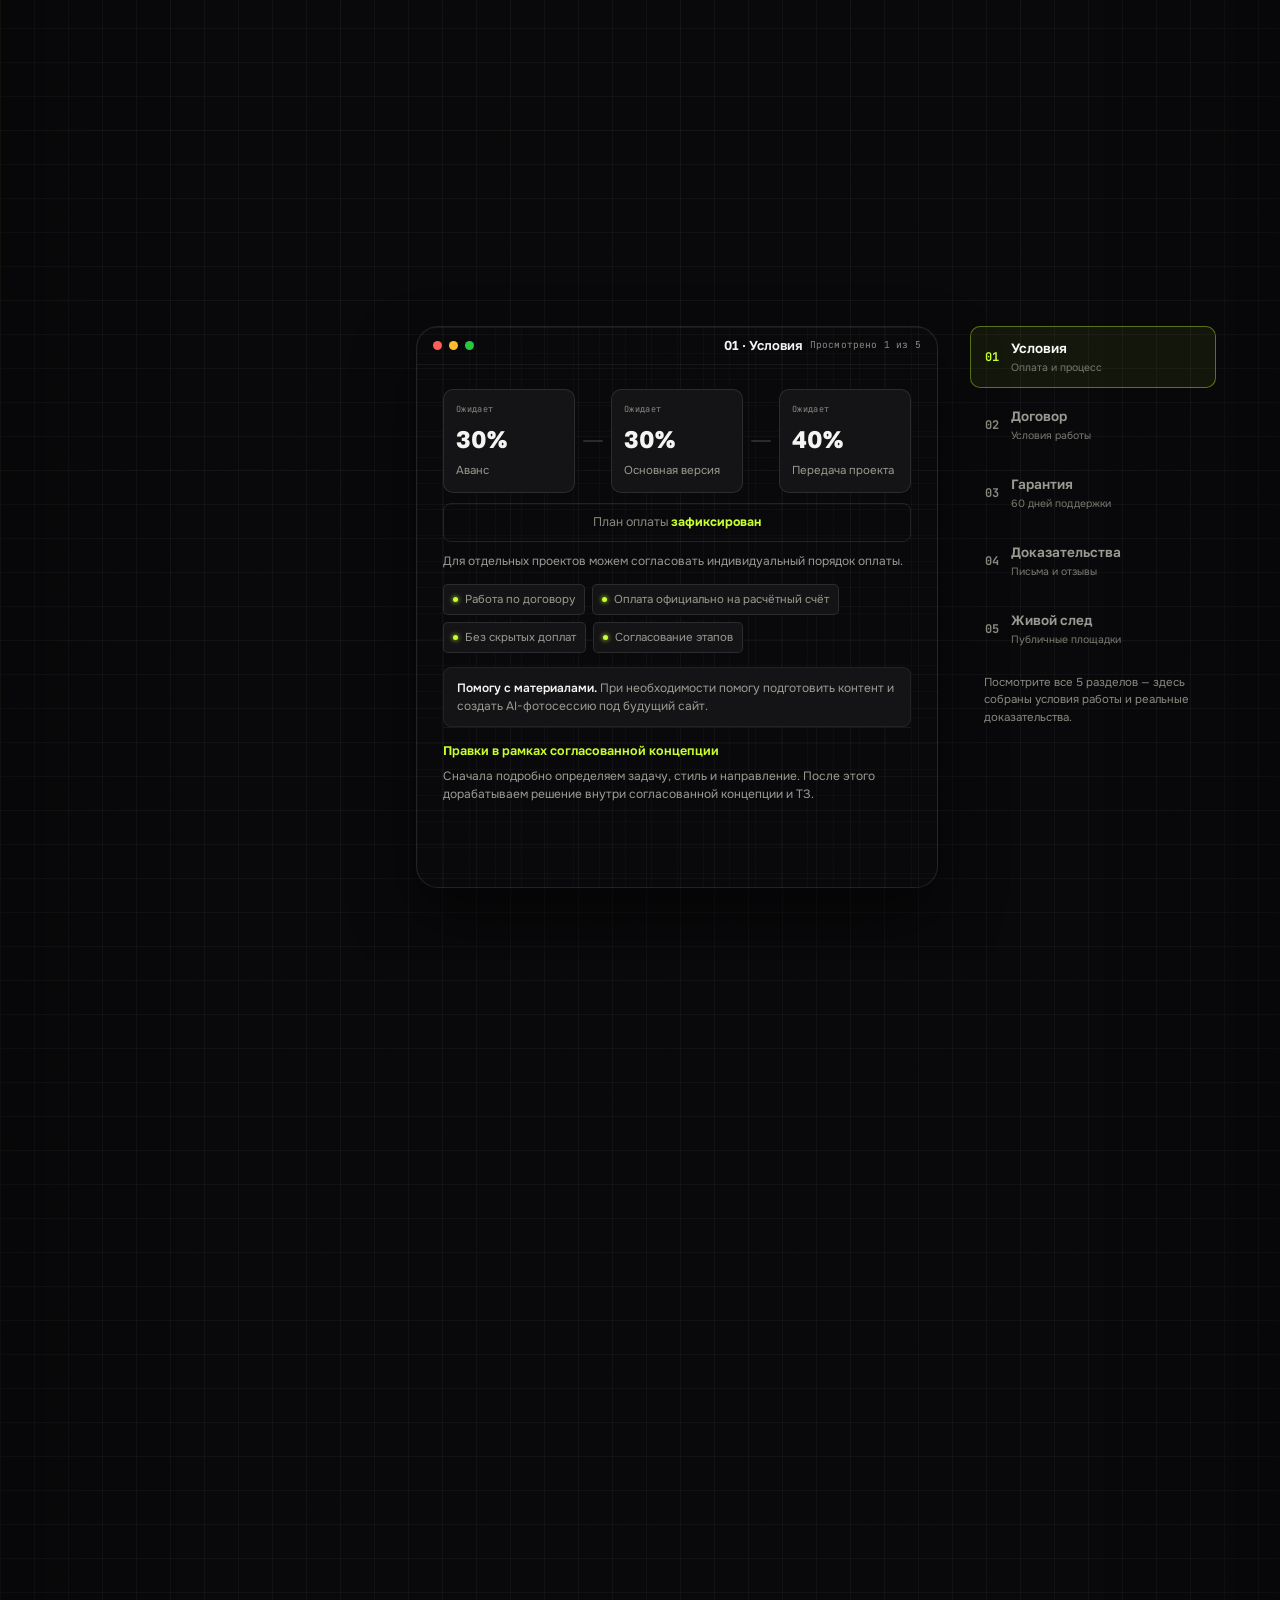
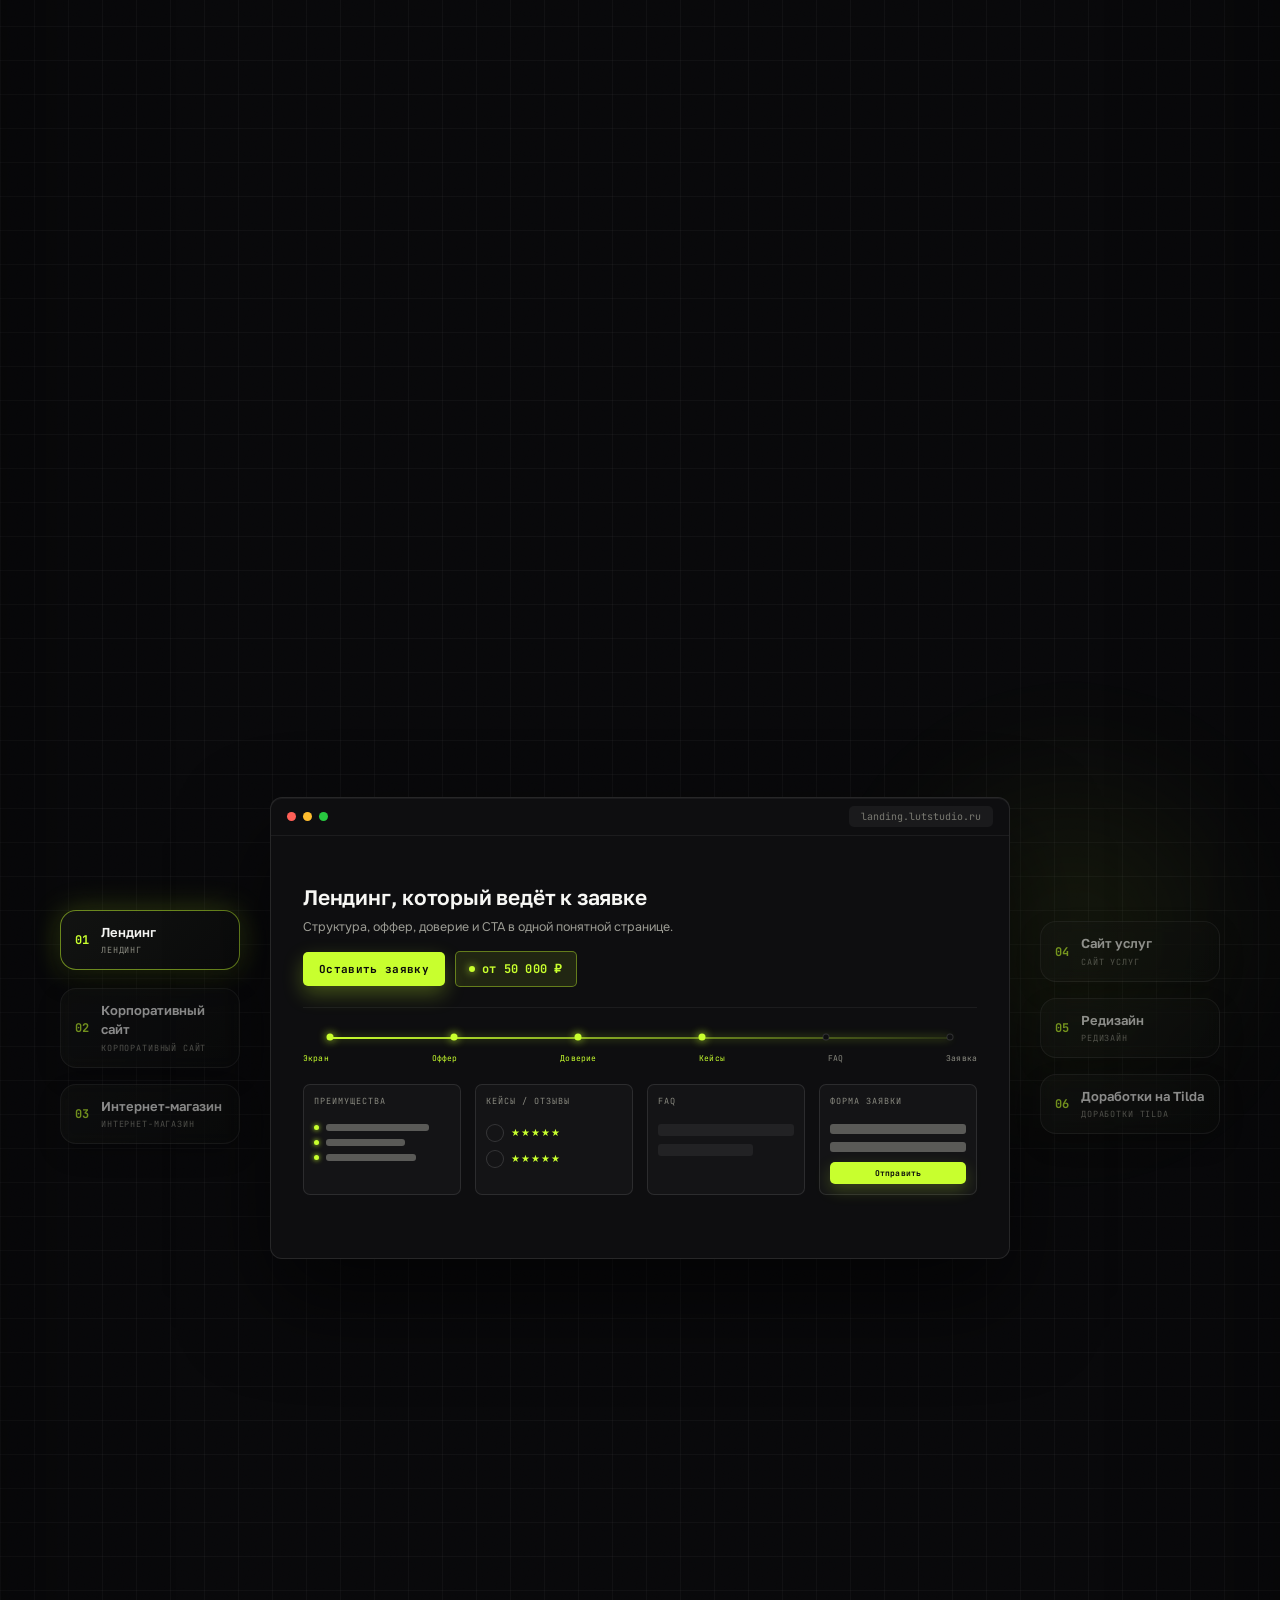
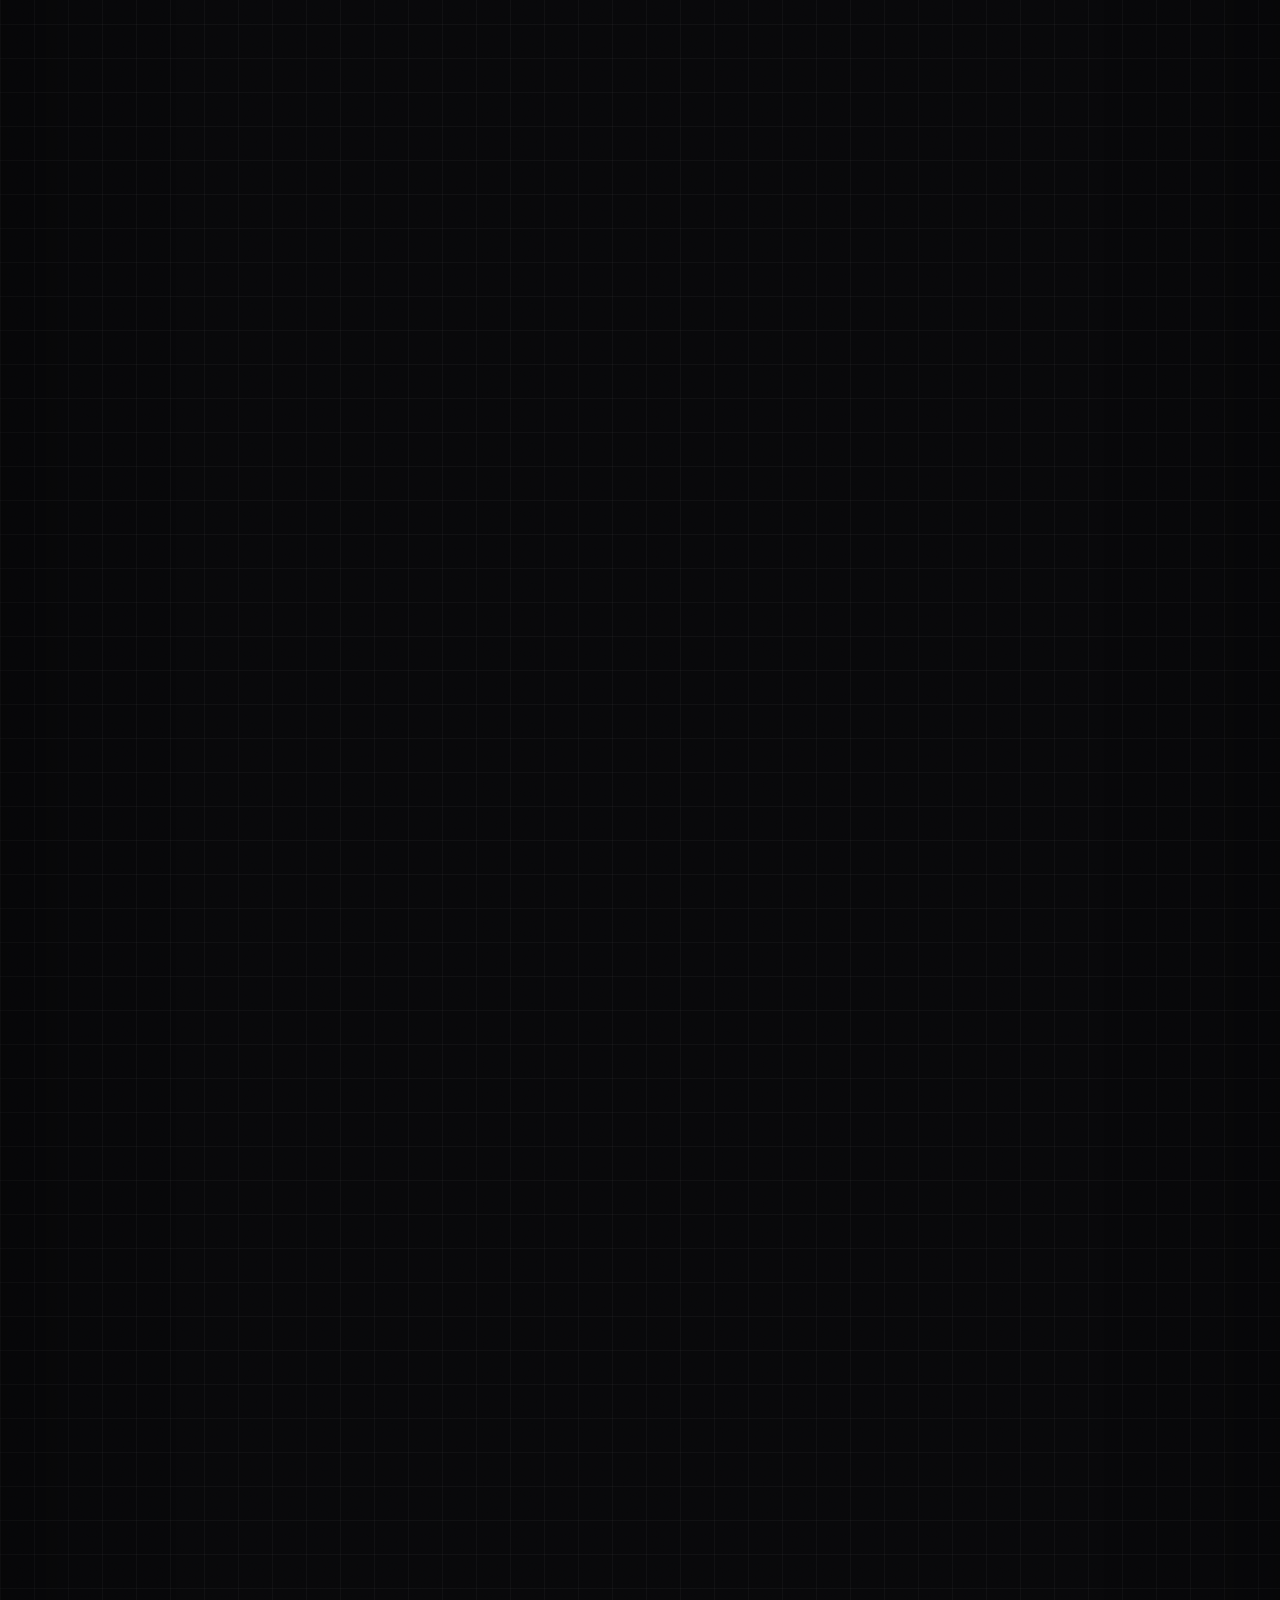
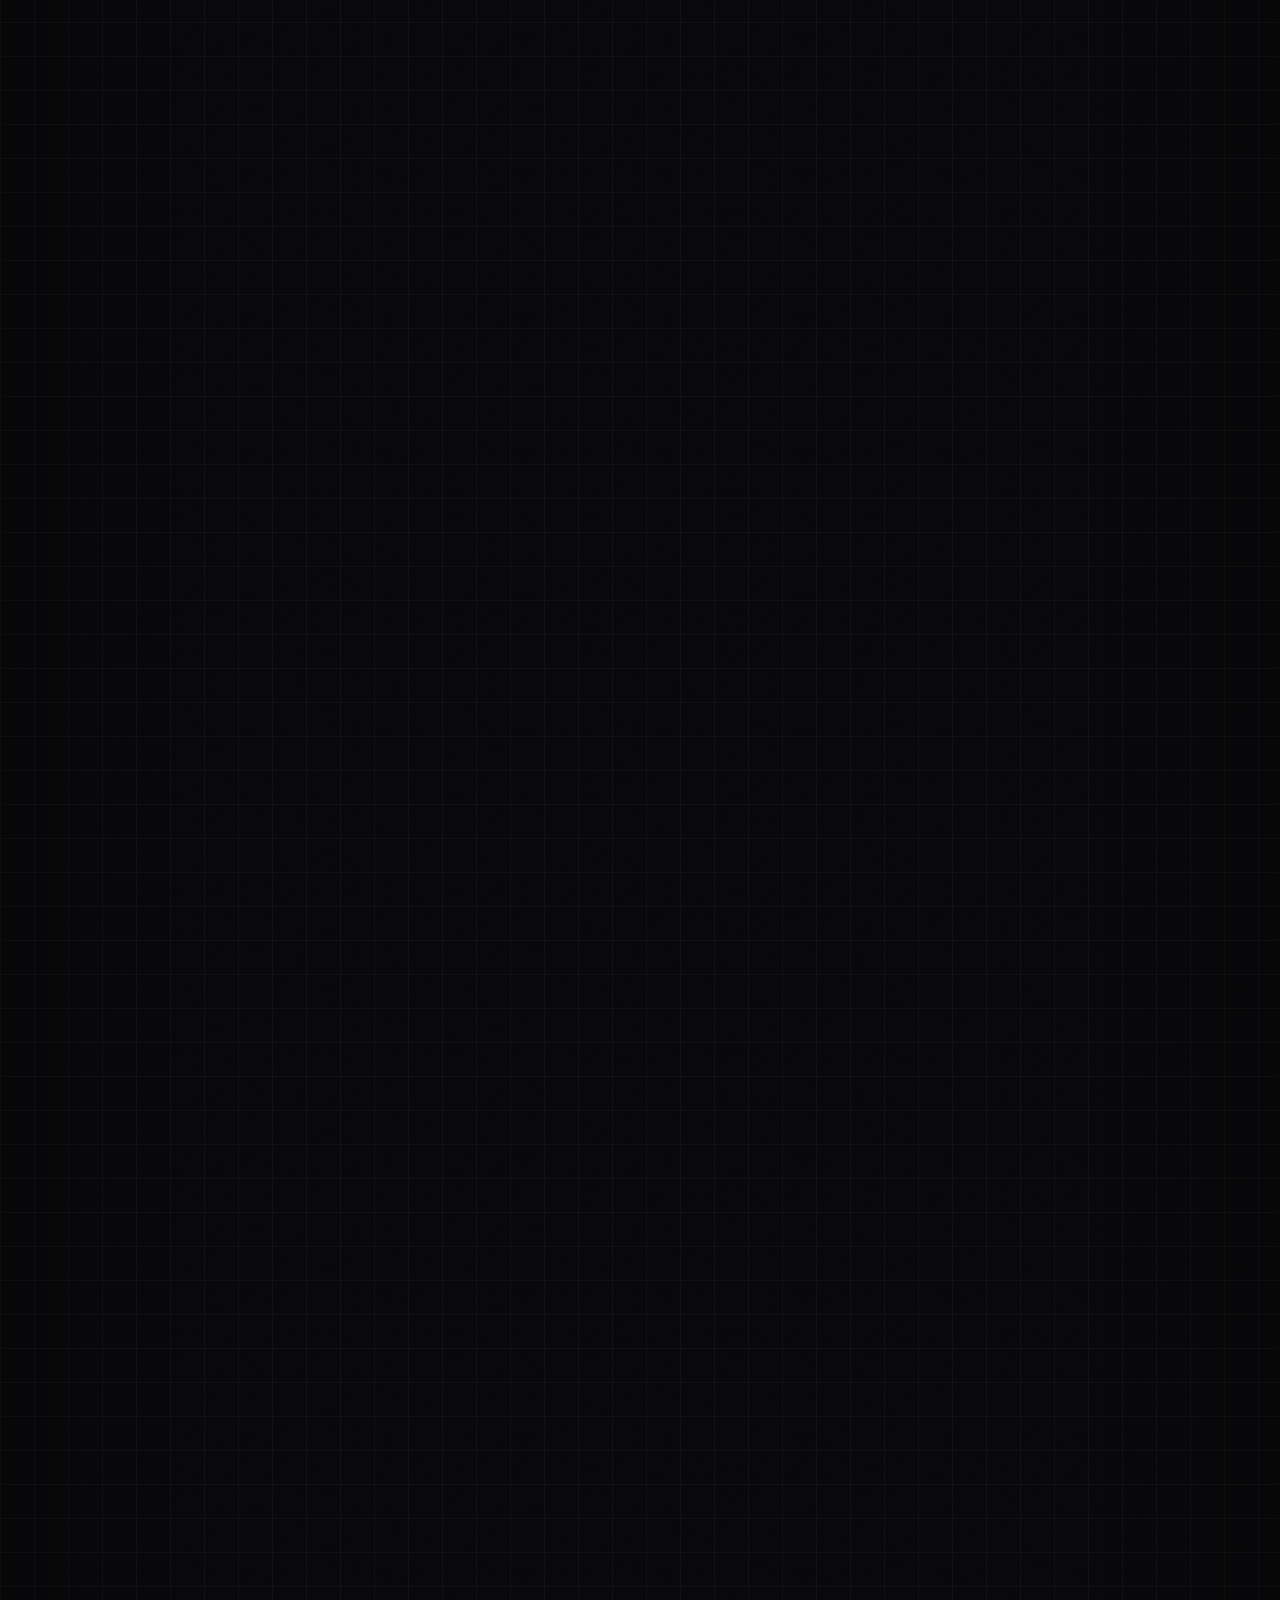
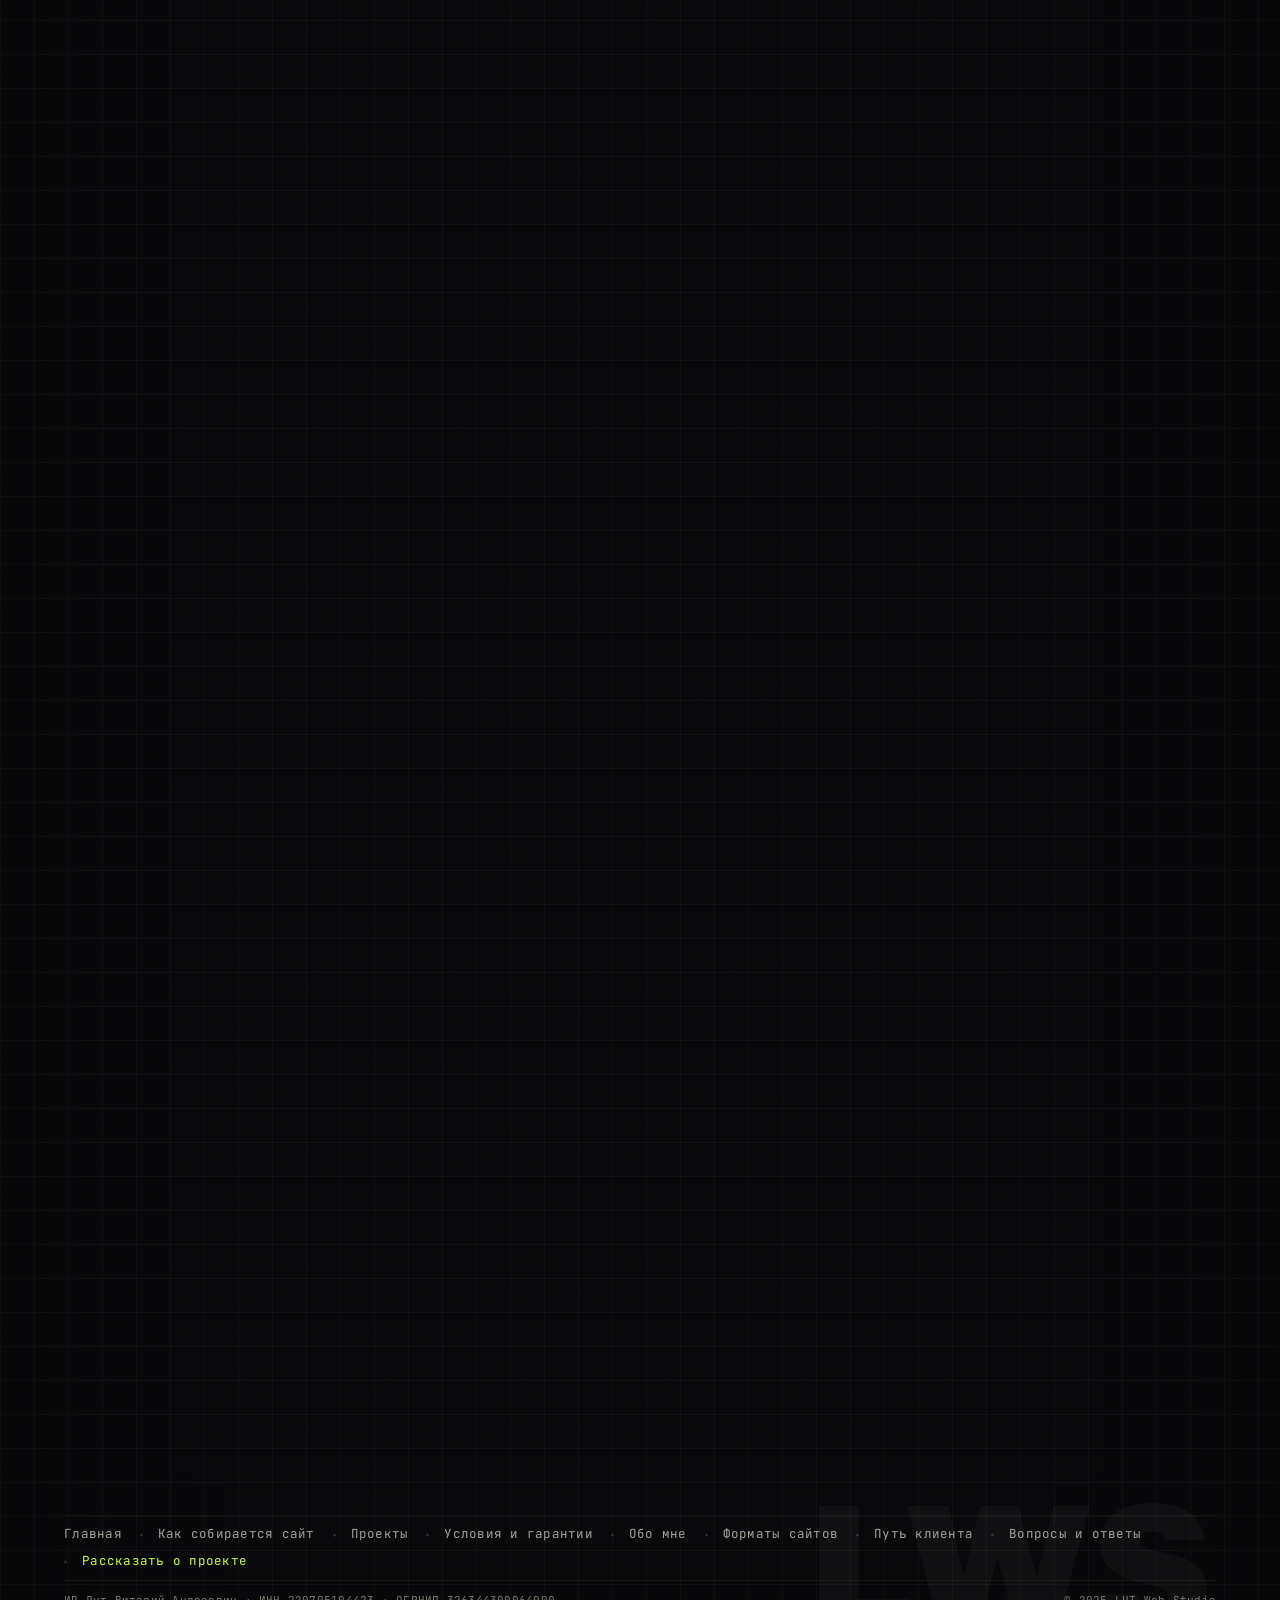
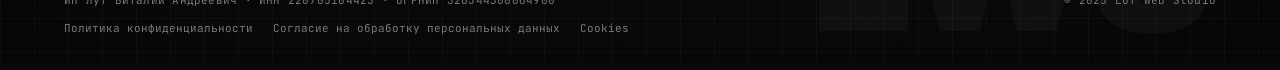
==== commit d1f70b14: "feat: add LWS liquid-fill preloader for homepage Co-Authored-By: Claude Sonnet 5 <noreply@anthropic." ====
--- a/index.html
+++ b/index.html
@@ -115,6 +115,7 @@
   <link rel="stylesheet" href="css/fonts.min.css">
   <link rel="stylesheet" href="css/variables.min.css">
   <link rel="stylesheet" href="css/base.min.css">
+  <link rel="stylesheet" href="css/preloader.min.css">
   <link rel="stylesheet" href="css/components.min.css">
   <link rel="stylesheet" href="css/hero.min.css">
   <link rel="stylesheet" href="css/assembly.min.css">
@@ -131,6 +132,49 @@
   <link rel="stylesheet" href="css/cookie-consent.min.css">
 </head>
 <body>
+  <!-- Preloader — homepage only (markup/CSS link/script live only in
+       this file). Visible by default in CSS alone, so it covers the
+       very first paint with no JS-load-order gap; js/preloader.js
+       just decides when to fade it out and unlock scroll. See
+       css/preloader.css for how the L->W->S liquid fill works. -->
+  <div class="lwsload" data-preloader role="status" aria-live="polite">
+    <div class="lwsload__grid" aria-hidden="true"></div>
+    <div class="lwsload__glow" aria-hidden="true"></div>
+    <span class="lwsload__sr">Загрузка страницы LUT Web Studio</span>
+    <div class="lwsload__stage">
+      <div class="lwsload__word" aria-hidden="true">
+        <span class="lwsload__letter lwsload__letter--l">
+          <svg class="lwsload__faucet" viewBox="0 0 120 100" aria-hidden="true">
+            <path class="lwsload__faucet-pipe" d="M118 18 H62 V44" />
+            <path class="lwsload__faucet-pipe" d="M62 44 Q62 60 48 60 Q36 60 36 72" />
+            <g class="lwsload__valve">
+              <circle cx="62" cy="30" r="13" />
+              <line x1="62" y1="16" x2="62" y2="44" />
+              <line x1="48" y1="30" x2="76" y2="30" />
+              <line x1="52" y1="20" x2="72" y2="40" />
+              <line x1="52" y1="40" x2="72" y2="20" />
+              <circle class="lwsload__valve-hub" cx="62" cy="30" r="4" />
+            </g>
+          </svg>
+          <span class="lwsload__stream"></span>
+          <span class="lwsload__letter-outline">L</span>
+          <span class="lwsload__letter-fill">L</span>
+        </span>
+        <span class="lwsload__letter lwsload__letter--w">
+          <span class="lwsload__letter-outline">W</span>
+          <span class="lwsload__letter-fill">W</span>
+        </span>
+        <span class="lwsload__letter lwsload__letter--s">
+          <span class="lwsload__letter-outline">S</span>
+          <span class="lwsload__letter-fill">S</span>
+        </span>
+      </div>
+    </div>
+  </div>
+  <noscript>
+    <style>[data-preloader] { display: none !important; }</style>
+  </noscript>
+
   <div class="site-bg" aria-hidden="true">
     <div class="bg-layer bg-atmosphere"></div>
     <div class="bg-layer bg-grid"></div>
@@ -1410,12 +1454,15 @@
     </div>
   </div>
 
-  <!-- .min.js — same 14 files, same order (util.js/social-links.js must
+  <!-- .min.js — same 15 files, same order (util.js/social-links.js must
        stay first: everything else reads window.LwsUtil /
        window.renderLwsSocialLinks at DOMContentLoaded), minified
        independently rather than bundled. Unminified sources stay in js/
-       for development. -->
+       for development. preloader.js runs right after util.js — its
+       whole job (lock scroll, decide when to fade the overlay) should
+       start as early as possible relative to everything else. -->
   <script src="js/util.min.js"></script>
+  <script src="js/preloader.min.js"></script>
   <script src="js/cookie-consent.min.js"></script>
   <script src="js/social-links.min.js"></script>
   <script src="js/main.min.js"></script>
--- a/css/variables.min.css
+++ b/css/variables.min.css
@@ -1 +1 @@
-:root{--color-bg:#08080a;--color-surface-1:#0e0e10;--color-surface-2:#141416;--color-surface-3:#111113;--color-surface-glass-start:rgba(24, 26, 22, .66);--color-surface-glass-end:rgba(12, 13, 12, .72);--color-text-primary:#f4f4f2;--color-text-primary-strong:#f7f7f4;--color-text-muted:#a3a39c;--color-text-dim:#6f6f68;--color-text-dim-2:#7a7a72;--color-text-dim-3:#8a8a80;--color-text-dim-4:#9a9a92;--color-text-dim-5:#9c9c94;--color-accent:#c8ff2e;--color-accent-soft:rgba(200, 255, 46, .5);--color-accent-on-accent:#0a0a0c;--color-accent-border:rgba(200, 255, 46, .4);--color-accent-border-strong:rgba(200, 255, 46, .5);--color-border-faint:rgba(255, 255, 255, .06);--color-border-subtle:rgba(255, 255, 255, .08);--color-border-soft:rgba(255, 255, 255, .1);--color-border-strong:rgba(255, 255, 255, .14);--font-display:'Golos Text',sans-serif;--font-body:'Onest',sans-serif;--font-mono:'JetBrains Mono',monospace;--fs-h1:clamp(30px, 4vw + 20px, 52px);--fs-h2:clamp(24px, 3vw + 16px, 40px);--fs-body:17px;--fs-body-sm:16px;--fs-eyebrow:11px;--fs-mono-label:12px;--lh-heading:1.06;--ls-heading:-.02em;--radius-hero:22px;--radius-card:16px;--radius-mockup:12px;--radius-chip:9px;--radius-sm:5px;--glow-accent:rgba(200, 255, 46, .17);--glow-accent-soft:rgba(200, 255, 46, .11);--glow-muted:rgba(120, 150, 110, .12);--glow-blur-lg:48px;--glow-blur-xl:56px;--container-max:1360px;--section-padding:64px;--header-height:88px;--safe-top:env(safe-area-inset-top, 0px);--safe-right:env(safe-area-inset-right, 0px);--safe-bottom:env(safe-area-inset-bottom, 0px);--safe-left:env(safe-area-inset-left, 0px);--shadow-deep:0 40px 90px rgba(0, 0, 0, .6);--shadow-elevated:0 30px 60px rgba(0, 0, 0, .5);--shadow-lifted:0 10px 24px rgba(0, 0, 0, .4);--z-bg:0;--z-halo:1;--z-main:2;--z-copy:2;--z-hint:3;--z-menu:90;--z-hamburger:5;--z-header:100;--z-modal:300;--motion-micro:.2s;--motion-base:.3s;--motion-reveal:.5s;--space-xs:7px;--space-sm:11px;--space-md:16px;--space-lg:24px;--section-gap-compact:48px;--section-gap:72px;--section-gap-large:104px;--ease-rise:cubic-bezier(.2, .8, .2, 1);--ease-pop:cubic-bezier(.34, 1.5, .5, 1)}+:root{--color-bg:#08080a;--color-surface-1:#0e0e10;--color-surface-2:#141416;--color-surface-3:#111113;--color-surface-glass-start:rgba(24, 26, 22, .66);--color-surface-glass-end:rgba(12, 13, 12, .72);--color-text-primary:#f4f4f2;--color-text-primary-strong:#f7f7f4;--color-text-muted:#a3a39c;--color-text-dim:#6f6f68;--color-text-dim-2:#7a7a72;--color-text-dim-3:#8a8a80;--color-text-dim-4:#9a9a92;--color-text-dim-5:#9c9c94;--color-accent:#c8ff2e;--color-accent-soft:rgba(200, 255, 46, .5);--color-accent-on-accent:#0a0a0c;--color-accent-border:rgba(200, 255, 46, .4);--color-accent-border-strong:rgba(200, 255, 46, .5);--color-border-faint:rgba(255, 255, 255, .06);--color-border-subtle:rgba(255, 255, 255, .08);--color-border-soft:rgba(255, 255, 255, .1);--color-border-strong:rgba(255, 255, 255, .14);--font-display:'Golos Text',sans-serif;--font-body:'Onest',sans-serif;--font-mono:'JetBrains Mono',monospace;--fs-h1:clamp(30px, 4vw + 20px, 52px);--fs-h2:clamp(24px, 3vw + 16px, 40px);--fs-body:17px;--fs-body-sm:16px;--fs-eyebrow:11px;--fs-mono-label:12px;--lh-heading:1.06;--ls-heading:-.02em;--radius-hero:22px;--radius-card:16px;--radius-mockup:12px;--radius-chip:9px;--radius-sm:5px;--glow-accent:rgba(200, 255, 46, .17);--glow-accent-soft:rgba(200, 255, 46, .11);--glow-muted:rgba(120, 150, 110, .12);--glow-blur-lg:48px;--glow-blur-xl:56px;--container-max:1360px;--section-padding:64px;--header-height:88px;--safe-top:env(safe-area-inset-top, 0px);--safe-right:env(safe-area-inset-right, 0px);--safe-bottom:env(safe-area-inset-bottom, 0px);--safe-left:env(safe-area-inset-left, 0px);--shadow-deep:0 40px 90px rgba(0, 0, 0, .6);--shadow-elevated:0 30px 60px rgba(0, 0, 0, .5);--shadow-lifted:0 10px 24px rgba(0, 0, 0, .4);--z-bg:0;--z-halo:1;--z-main:2;--z-copy:2;--z-hint:3;--z-menu:90;--z-hamburger:5;--z-header:100;--z-modal:300;--z-preloader:1000;--motion-micro:.2s;--motion-base:.3s;--motion-reveal:.5s;--space-xs:7px;--space-sm:11px;--space-md:16px;--space-lg:24px;--section-gap-compact:48px;--section-gap:72px;--section-gap-large:104px;--ease-rise:cubic-bezier(.2, .8, .2, 1);--ease-pop:cubic-bezier(.34, 1.5, .5, 1)}
--- a/css/preloader.min.css
+++ b/css/preloader.min.css
@@ -0,0 +1 @@
+.lwsload{position:fixed;inset:0;z-index:var(--z-preloader);display:flex;align-items:center;justify-content:center;background:var(--color-bg);overflow:hidden;transition:opacity .5s var(--ease-rise),visibility 0s linear 0s}.lwsload__grid{position:absolute;inset:0;background-image:linear-gradient(rgba(255,255,255,.03) 1px,transparent 1px),linear-gradient(90deg,rgba(255,255,255,.03) 1px,transparent 1px);background-size:34px 34px}.lwsload__glow{position:absolute;inset:0;background:radial-gradient(50% 42% at 50% 56%,var(--glow-accent-soft),transparent 72%)}.lwsload__sr{position:absolute;width:1px;height:1px;padding:0;margin:-1px;overflow:hidden;clip:rect(0,0,0,0);white-space:nowrap;border:0}.lwsload.is-done{opacity:0;transition:opacity .5s var(--ease-rise),visibility 0s linear .5s;visibility:hidden;pointer-events:none}.lwsload__stage{position:relative;display:flex;align-items:center;justify-content:center}.lwsload__word{position:relative;display:flex;align-items:baseline;margin-top:2.35em;font-family:var(--font-display);font-weight:800;font-size:clamp(72px, 16vw, 220px);line-height:1;letter-spacing:-.01em}.lwsload__letter{position:relative;display:inline-block}.lwsload__letter-fill,.lwsload__letter-outline{display:block}.lwsload__letter-outline{color:var(--color-surface-3);-webkit-text-stroke:1px var(--color-border-strong);text-stroke:1px var(--color-border-strong)}.lwsload__letter-fill{position:absolute;inset:0;color:var(--color-accent);clip-path:polygon(0% 100%,100% 100%,100% 100%,75% 100%,50% 100%,25% 100%,0% 100%);animation:lwsFill var(--fill-duration,.8s) var(--ease-rise) var(--fill-delay,0s) both}.lwsload__letter--l .lwsload__letter-fill{--fill-delay:.15s;--fill-duration:.8s}.lwsload__letter--w .lwsload__letter-fill{--fill-delay:.95s;--fill-duration:.65s}.lwsload__letter--s .lwsload__letter-fill{--fill-delay:1.6s;--fill-duration:.55s}@keyframes lwsFill{0%{clip-path:polygon(0% 100%,100% 100%,100% 100%,75% 100%,50% 100%,25% 100%,0% 100%)}30%{clip-path:polygon(0% 100%,100% 100%,100% 70%,75% 64%,50% 74%,25% 62%,0% 68%)}55%{clip-path:polygon(0% 100%,100% 100%,100% 40%,75% 32%,50% 45%,25% 30%,0% 38%)}75%{clip-path:polygon(0% 100%,100% 100%,100% 16%,75% 10%,50% 20%,25% 9%,0% 14%)}90%{clip-path:polygon(0% 100%,100% 100%,100% 2%,75% 5%,50% 0%,25% 4%,0% 1%)}100%{clip-path:polygon(0% 100%,100% 100%,100% 0%,75% 0%,50% 0%,25% 0%,0% 0%)}}.lwsload__letter--l{z-index:1}.lwsload__faucet{position:absolute;left:50%;bottom:100%;transform:translateX(-30%);width:1.65em;height:1.2em;overflow:visible}.lwsload__faucet-pipe{fill:none;stroke:var(--color-border-strong);stroke-width:6;stroke-linecap:round;stroke-linejoin:round}.lwsload__valve{transform-box:fill-box;transform-origin:center;animation:lwsValveTurn .65s var(--ease-pop) forwards}.lwsload__valve circle:first-child{fill:var(--color-surface-2);stroke:var(--color-border-strong);stroke-width:4}.lwsload__valve line{stroke:var(--color-border-strong);stroke-width:4;stroke-linecap:round}.lwsload__valve-hub{fill:var(--color-accent)}@keyframes lwsValveTurn{0%{transform:rotate(0)}100%{transform:rotate(165deg)}}.lwsload__stream{position:absolute;left:50%;bottom:100%;transform:translateX(-50%);width:5px;height:.55em;border-radius:3px;background:linear-gradient(to bottom,transparent,var(--color-accent) 25%,var(--color-accent) 85%,transparent);opacity:0;transform-origin:top center;animation:lwsStream 1.05s var(--ease-rise) .3s forwards}@keyframes lwsStream{0%{opacity:0;transform:translateX(-50%) scaleY(0)}18%{opacity:1;transform:translateX(-50%) scaleY(1)}72%{opacity:1;transform:translateX(-50%) scaleY(1)}100%{opacity:0;transform:translateX(-50%) scaleY(1)}}@media (prefers-reduced-motion:reduce){.lwsload,.lwsload.is-done{transition:opacity .25s linear,visibility 0s linear}.lwsload__letter-fill{animation-name:lwsFillFlat;animation-timing-function:ease-out}.lwsload__letter--l .lwsload__letter-fill{--fill-delay:.05s;--fill-duration:.35s}.lwsload__letter--w .lwsload__letter-fill{--fill-delay:.4s;--fill-duration:.3s}.lwsload__letter--s .lwsload__letter-fill{--fill-delay:.7s;--fill-duration:.3s}@keyframes lwsFillFlat{0%{clip-path:polygon(0% 100%,100% 100%,100% 100%,75% 100%,50% 100%,25% 100%,0% 100%)}100%{clip-path:polygon(0% 100%,100% 100%,100% 0%,75% 0%,50% 0%,25% 0%,0% 0%)}}.lwsload__valve{animation-duration:.2s}.lwsload__stream{animation-duration:.55s;animation-delay:.05s}@keyframes lwsStream{0%{opacity:0;transform:translateX(-50%) scaleY(0)}25%{opacity:1;transform:translateX(-50%) scaleY(1)}75%{opacity:1;transform:translateX(-50%) scaleY(1)}100%{opacity:0;transform:translateX(-50%) scaleY(1)}}}@media (max-width:389px){.lwsload__word{margin-top:2.1em}}
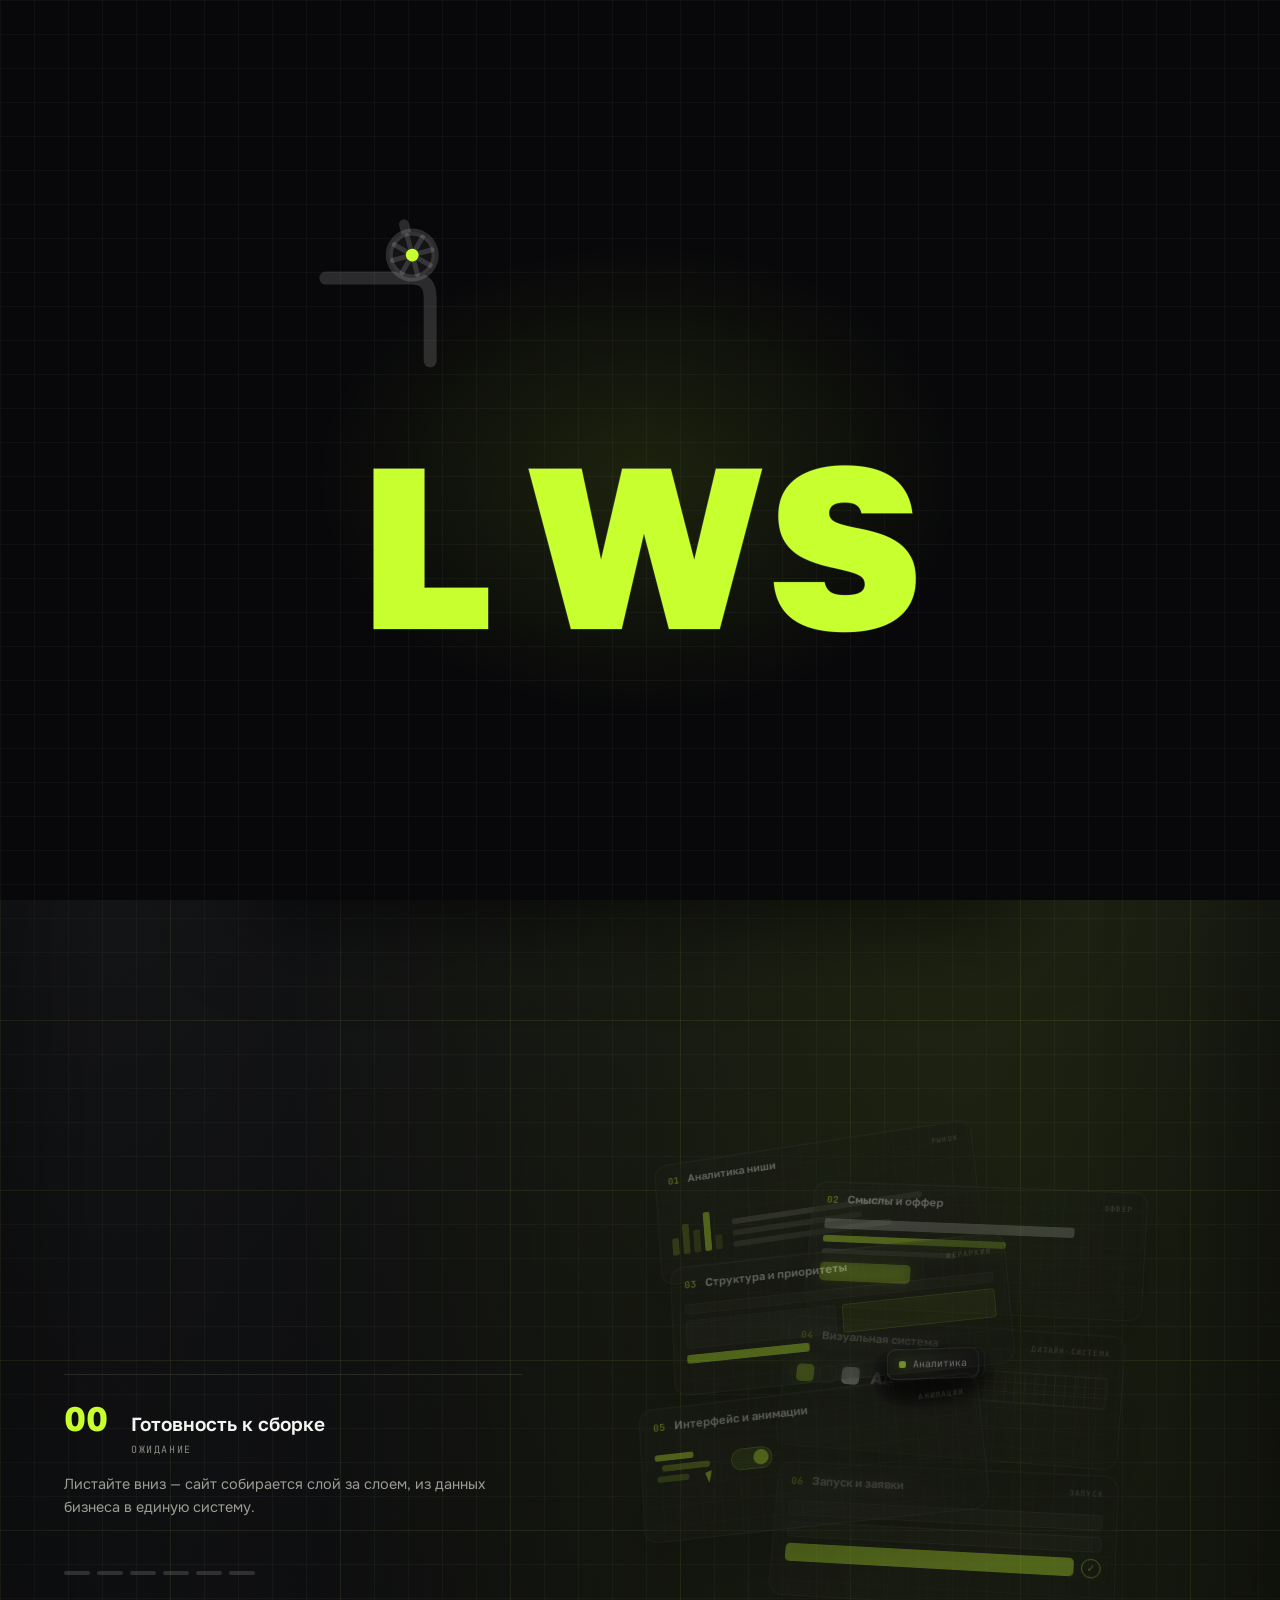
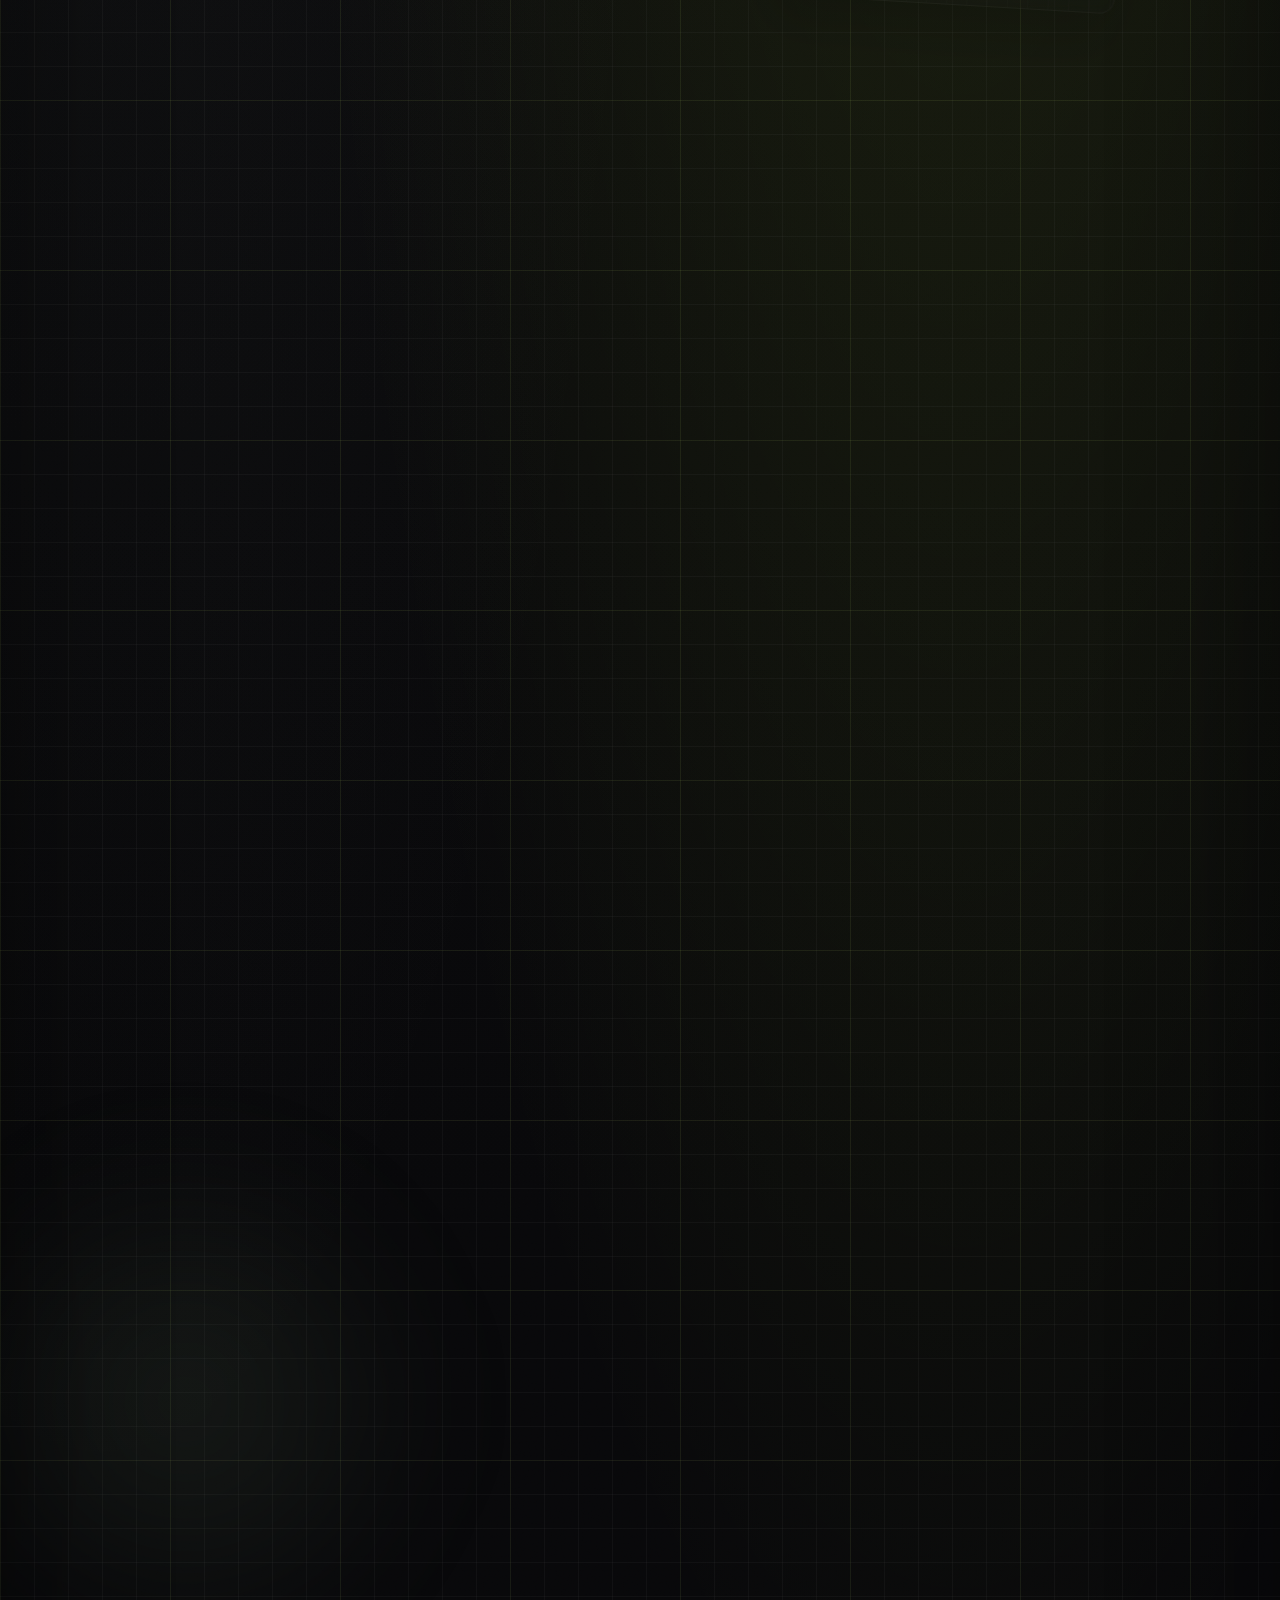
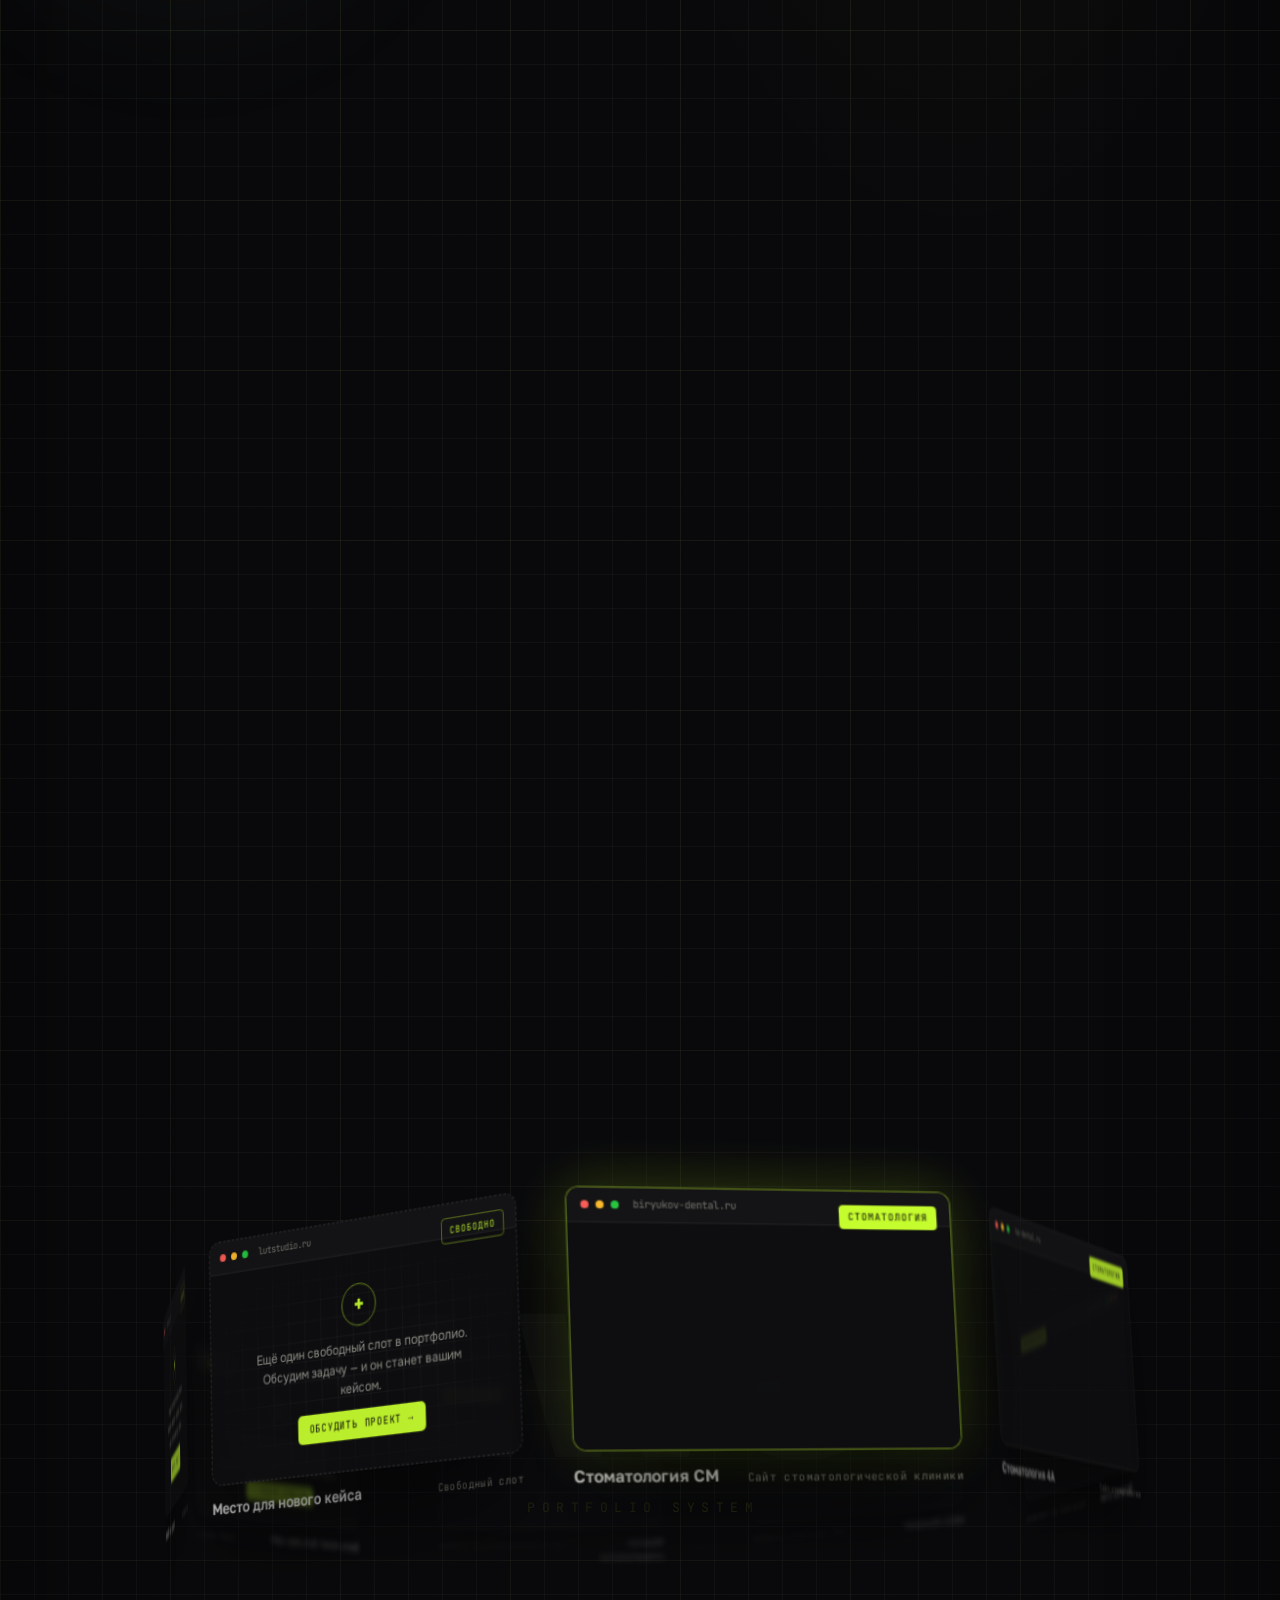
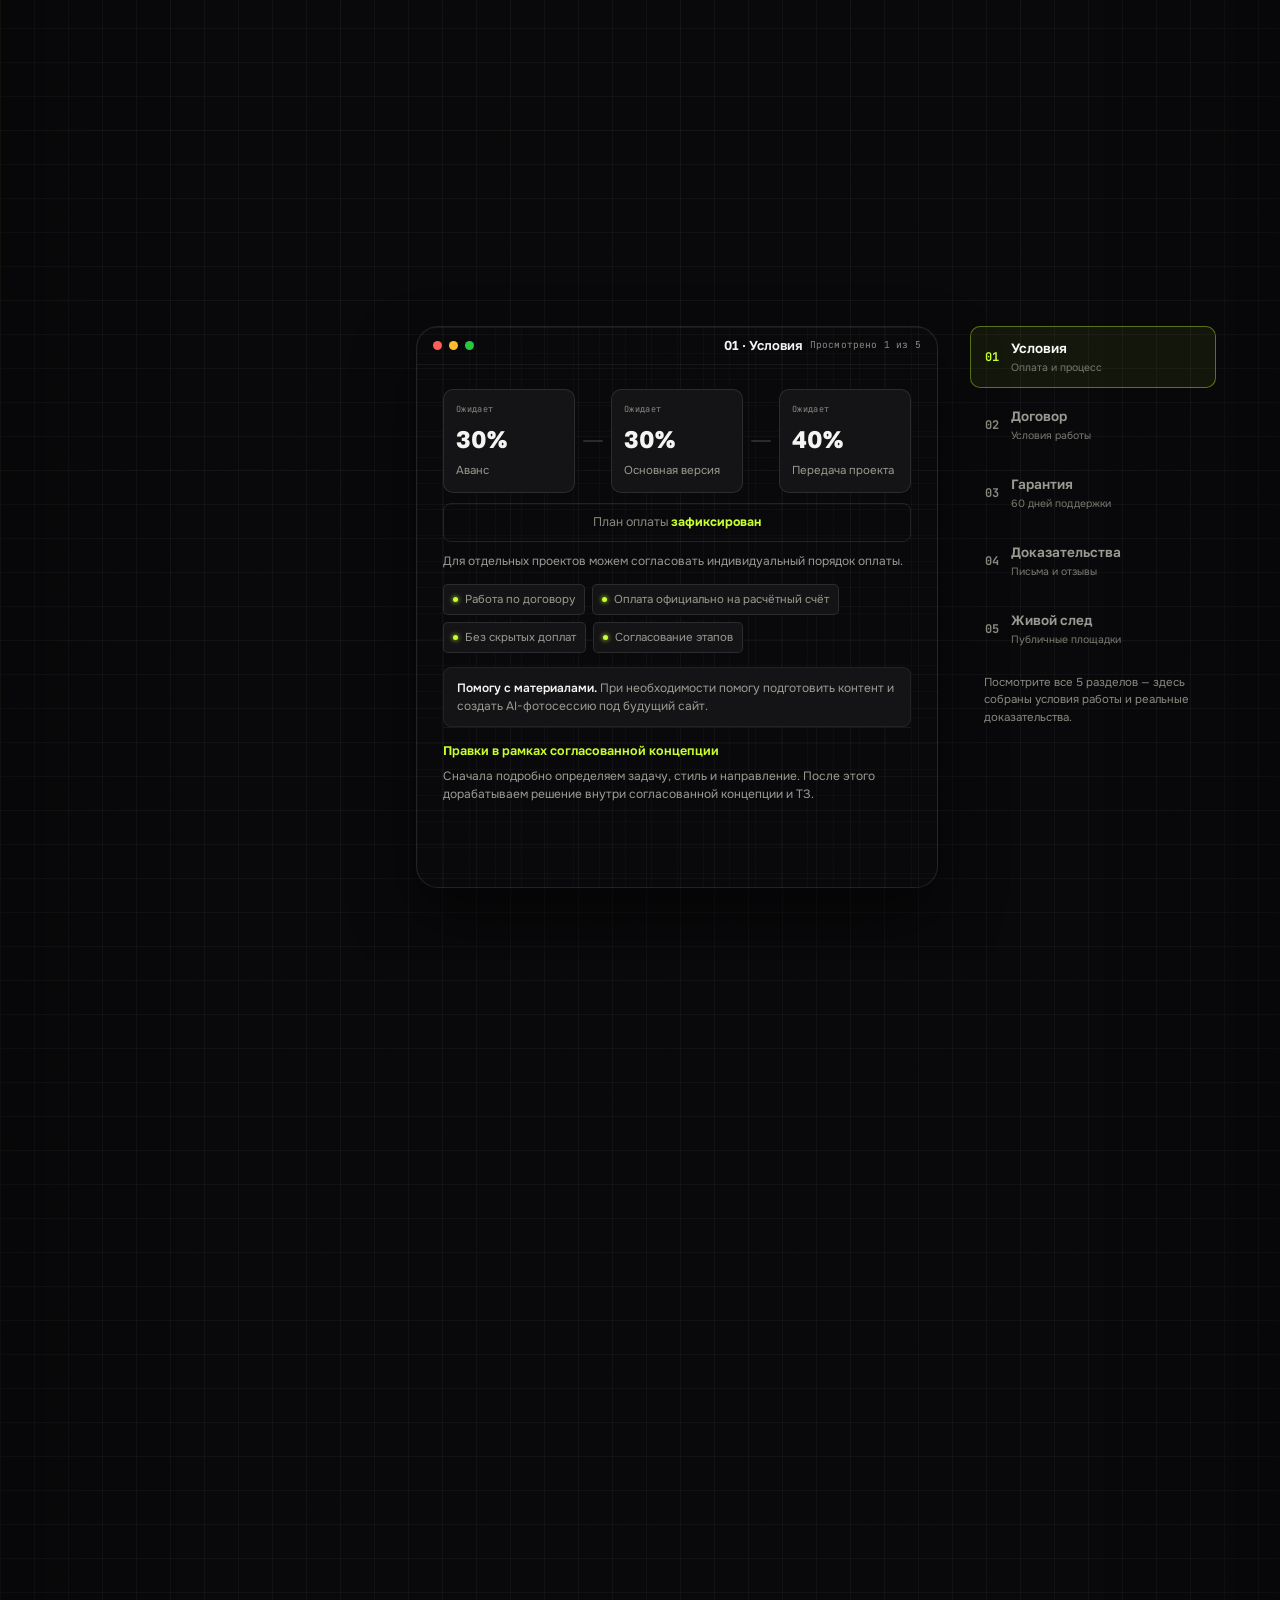
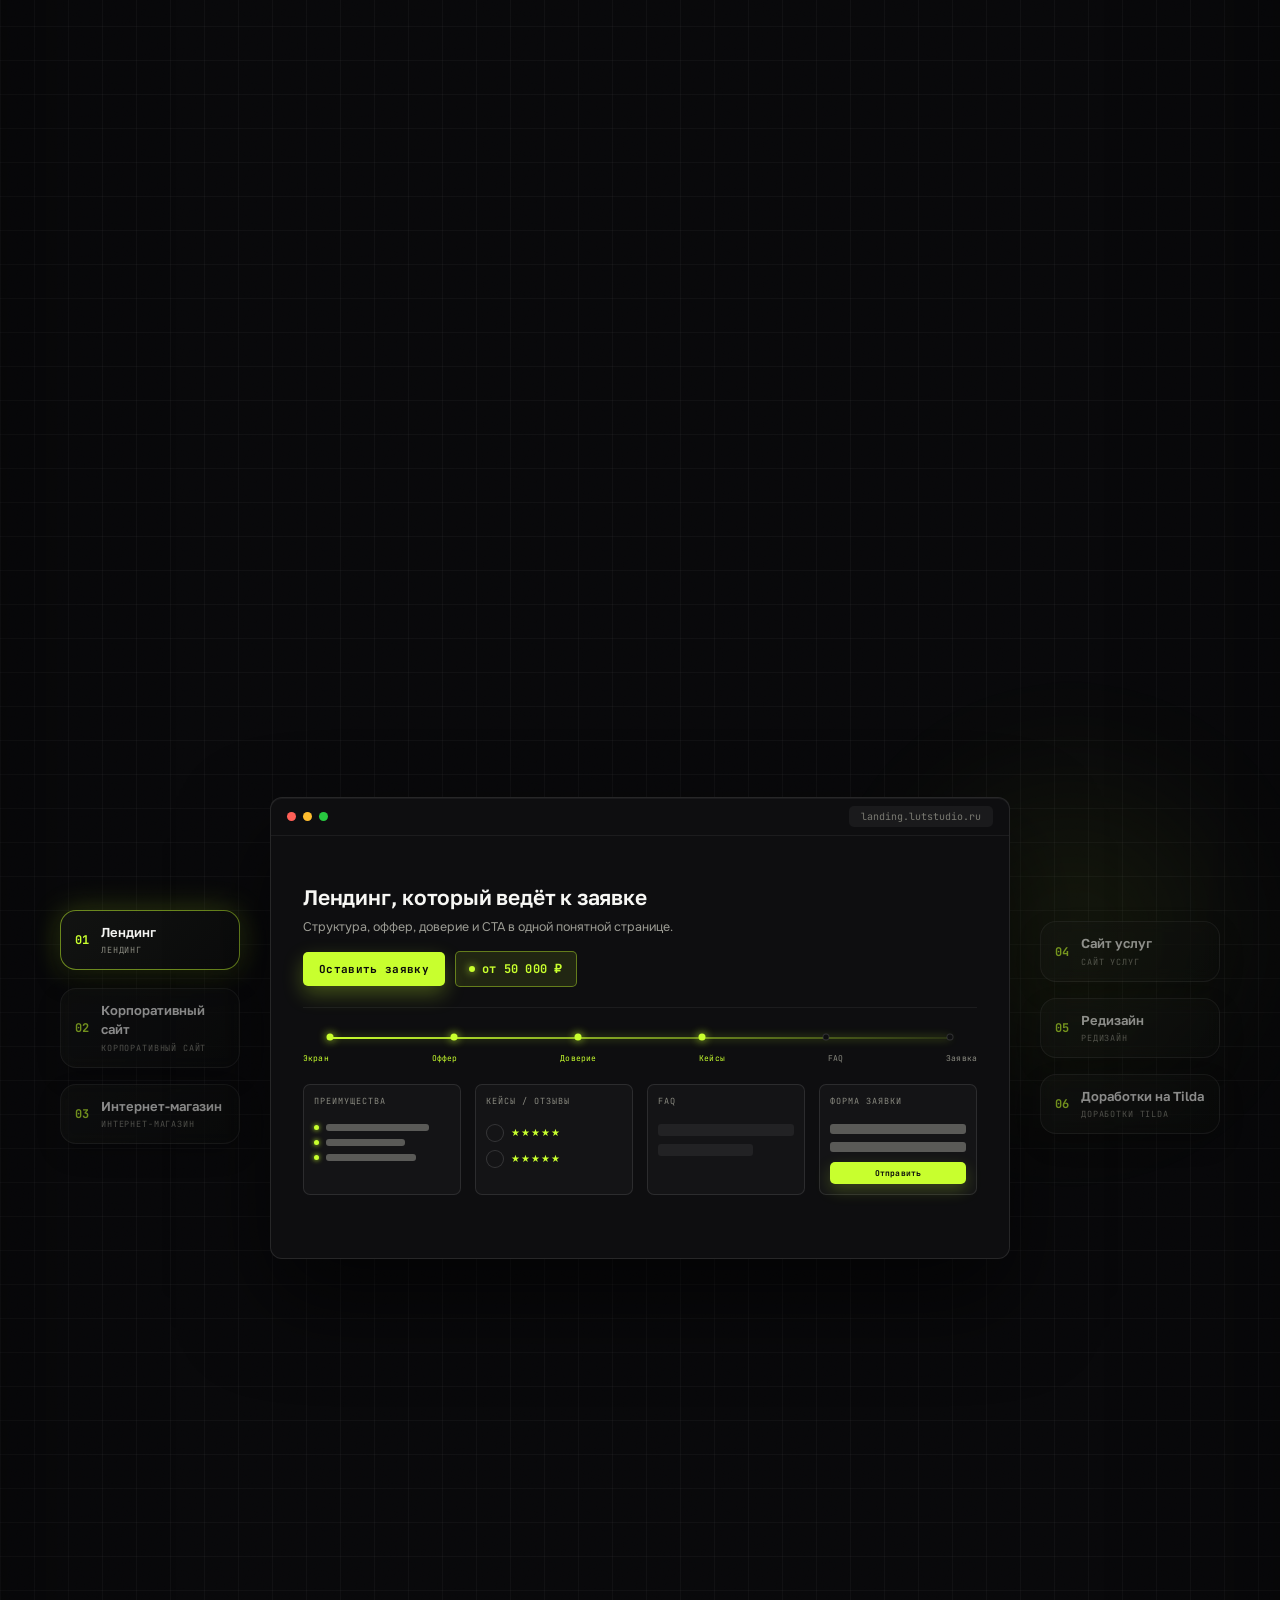
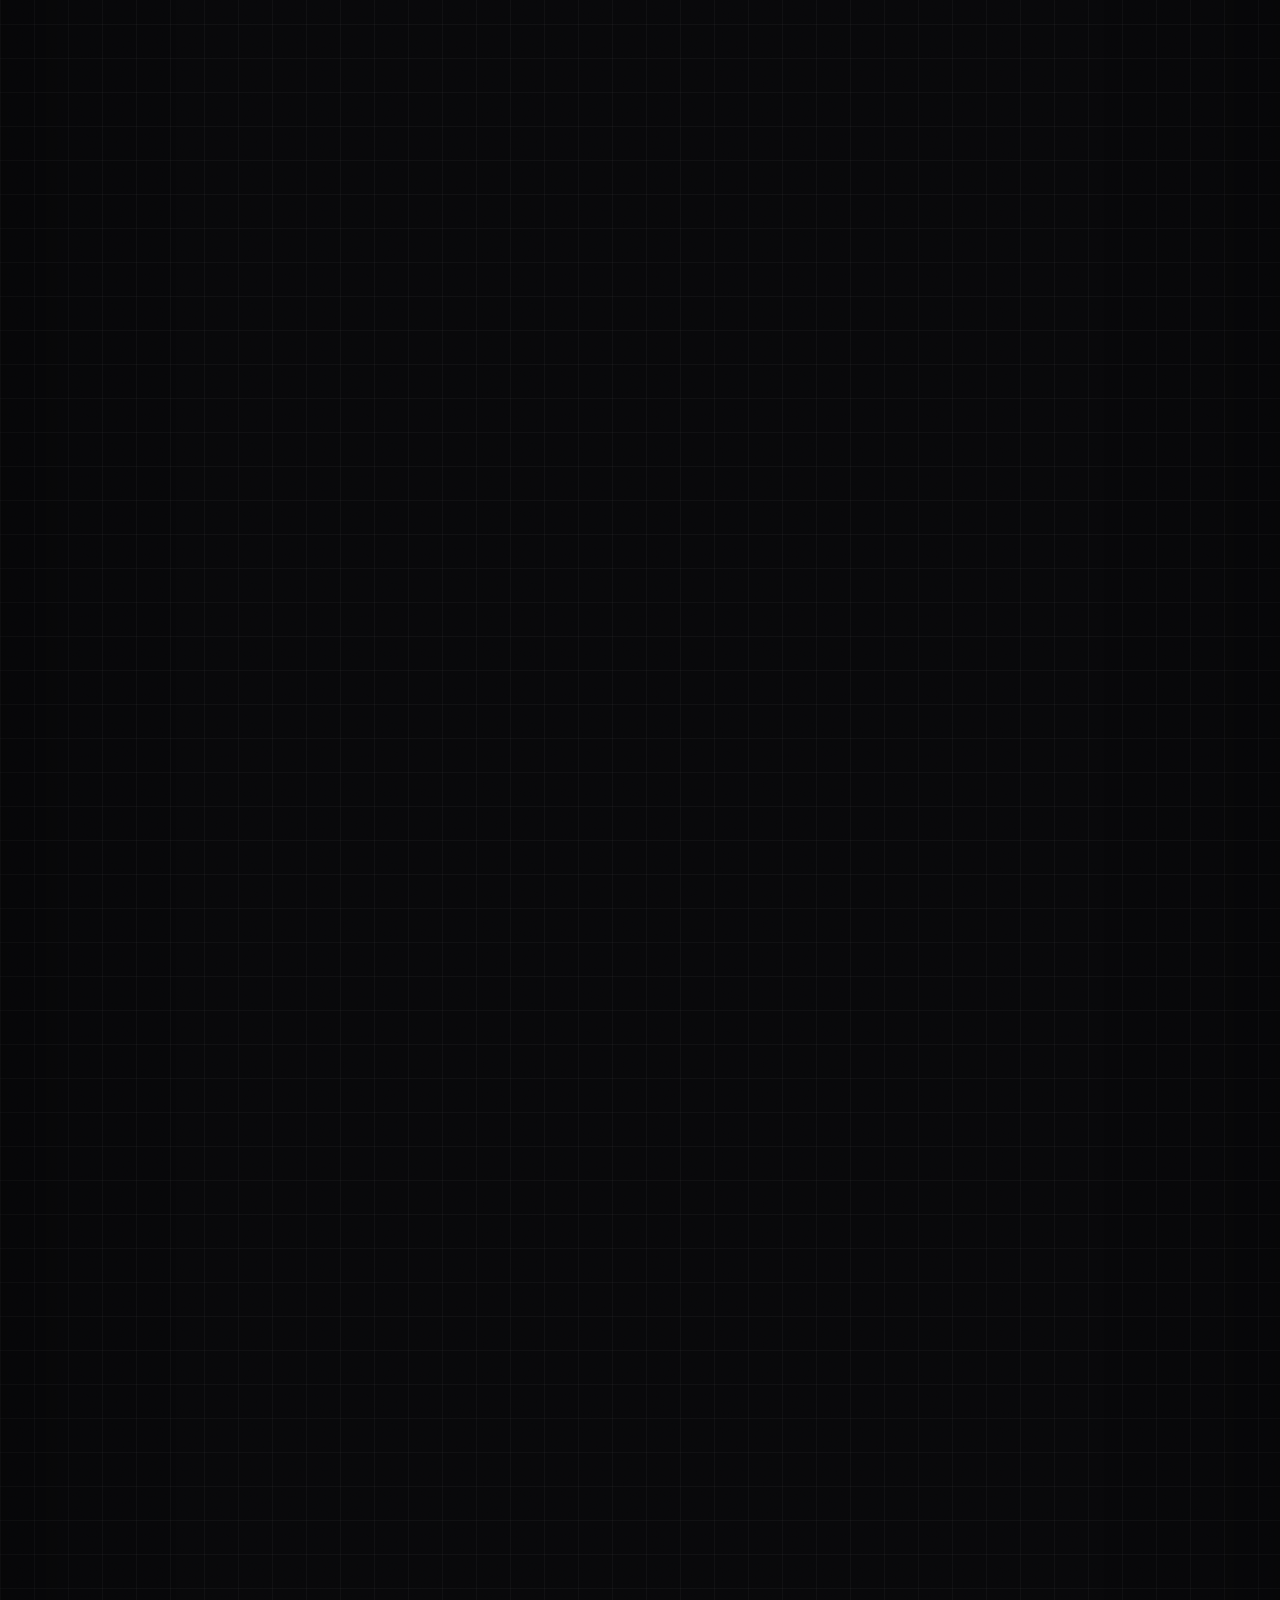
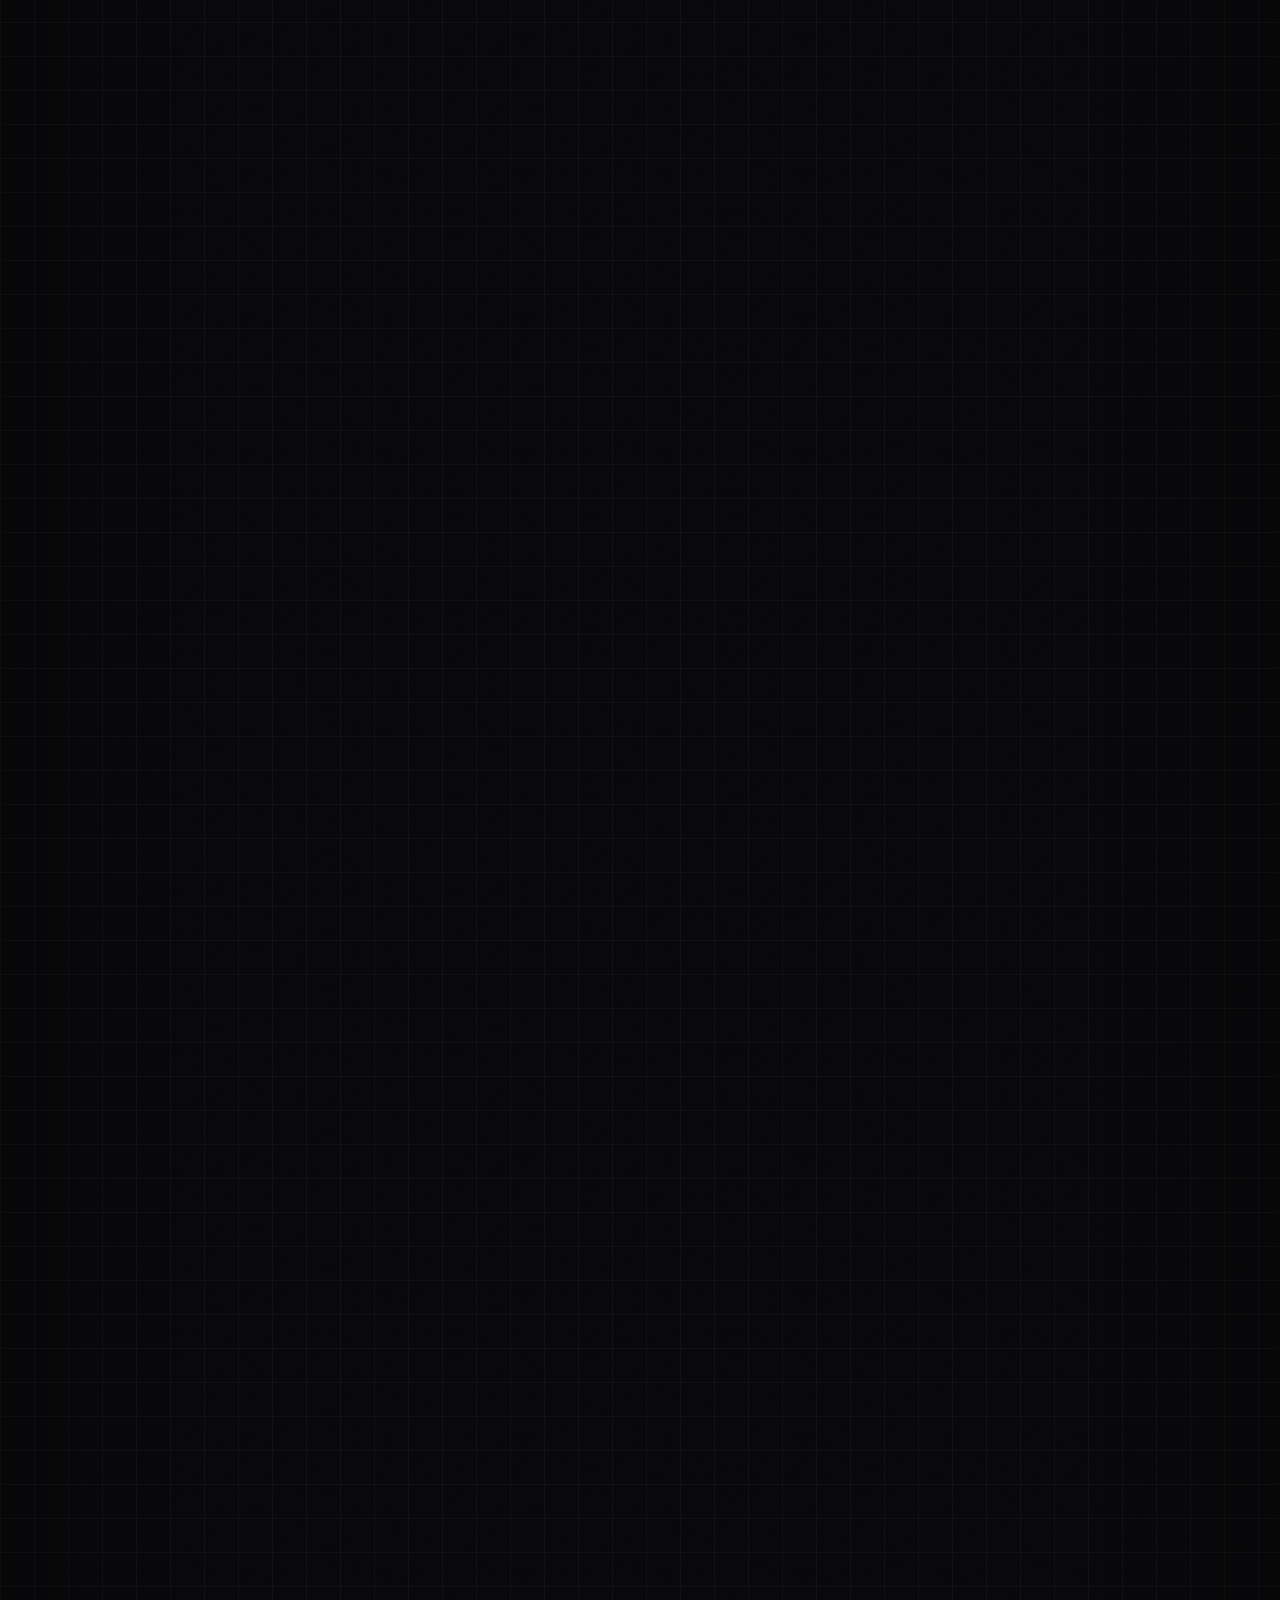
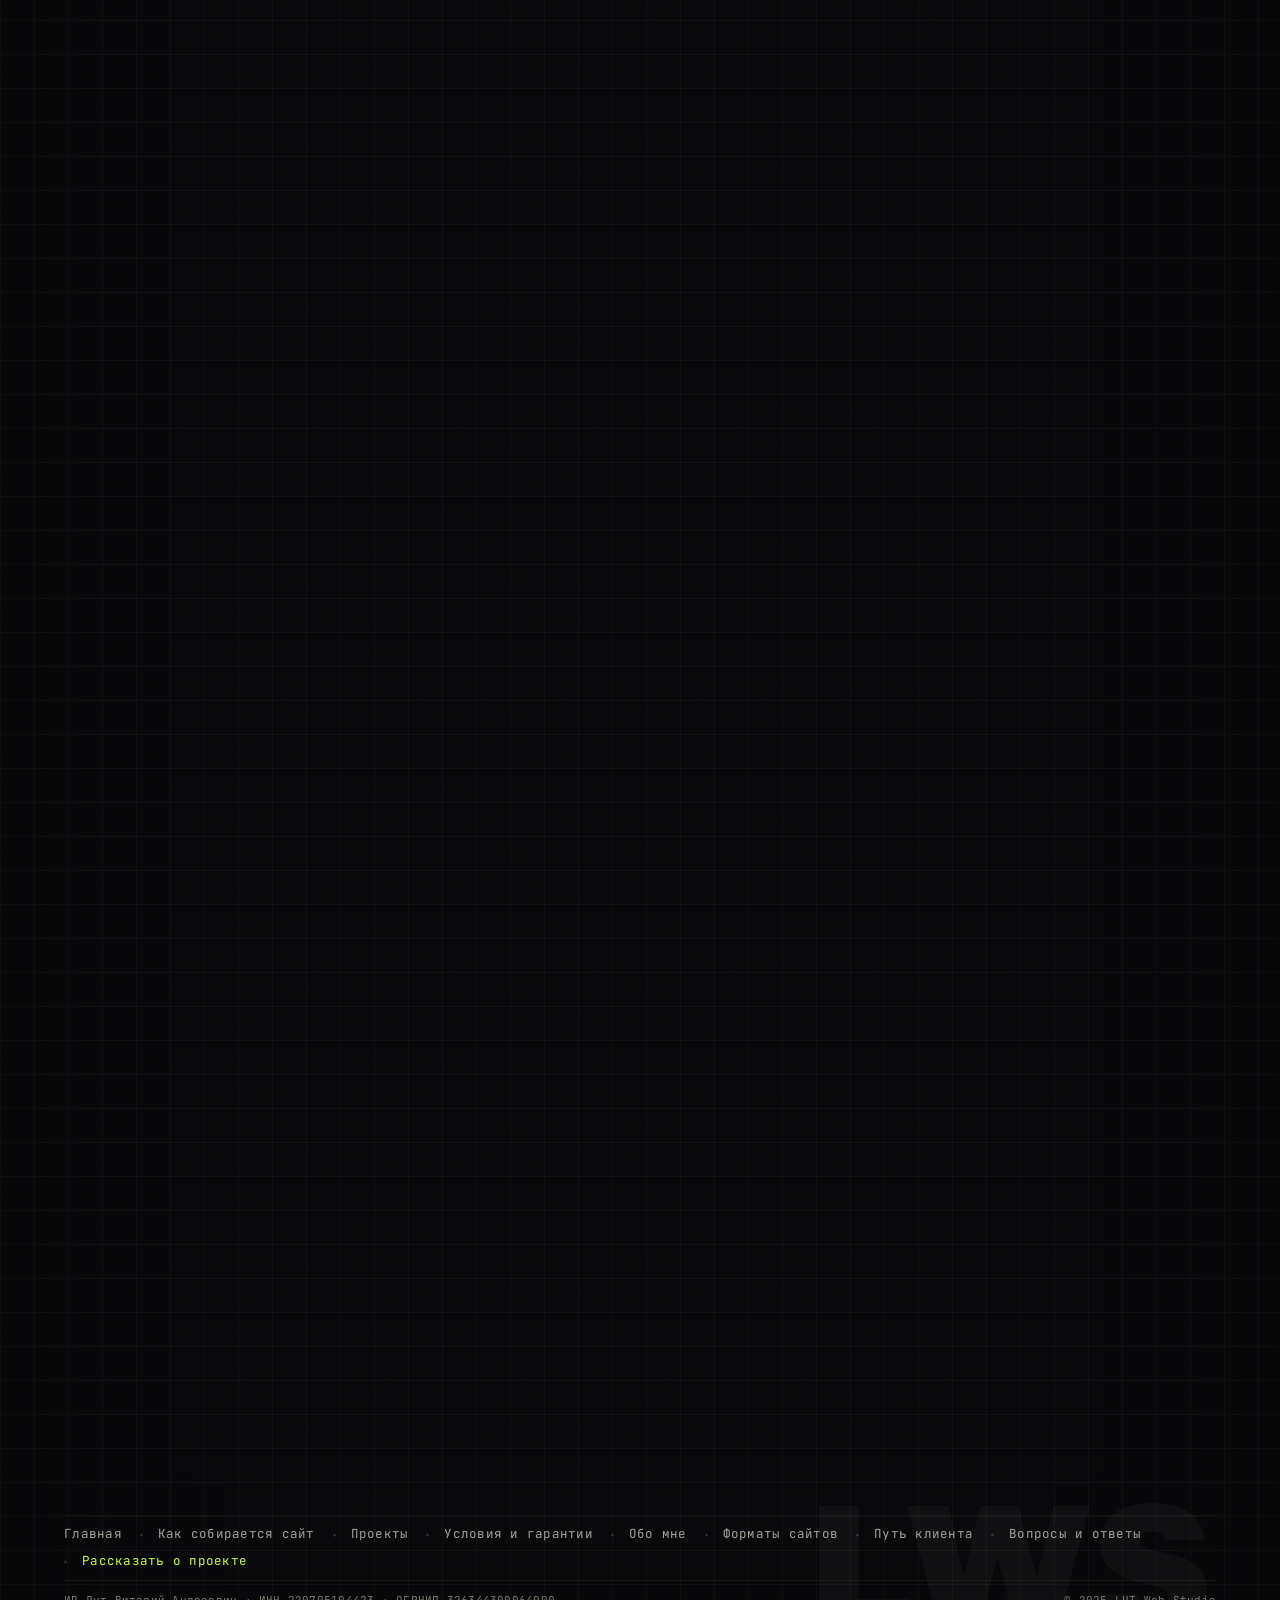
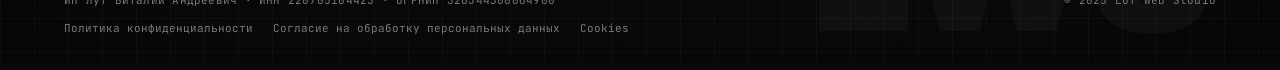
==== commit 91d76a18: "refactor: rebuild LWS liquid preloader animation Co-Authored-By: Claude Sonnet 5 <noreply@anthropic." ====
--- a/index.html
+++ b/index.html
@@ -135,40 +135,64 @@
   <!-- Preloader — homepage only (markup/CSS link/script live only in
        this file). Visible by default in CSS alone, so it covers the
        very first paint with no JS-load-order gap; js/preloader.js
-       just decides when to fade it out and unlock scroll. See
-       css/preloader.css for how the L->W->S liquid fill works. -->
+       drives the whole liquid-fill timeline via one rAF loop (valve
+       angle, stream stroke-dash, per-letter wave path) and decides
+       when to fade the overlay out. Faucet, valve, stream and all
+       three letters share ONE svg viewBox, so the stream and L's
+       center are defined in the same coordinate system and can never
+       drift apart at any viewport size — see css/preloader.css for
+       the responsive scene sizing and js/preloader.js for the liquid
+       mask/wave math. -->
   <div class="lwsload" data-preloader role="status" aria-live="polite">
     <div class="lwsload__grid" aria-hidden="true"></div>
-    <div class="lwsload__glow" aria-hidden="true"></div>
     <span class="lwsload__sr">Загрузка страницы LUT Web Studio</span>
-    <div class="lwsload__stage">
-      <div class="lwsload__word" aria-hidden="true">
-        <span class="lwsload__letter lwsload__letter--l">
-          <svg class="lwsload__faucet" viewBox="0 0 120 100" aria-hidden="true">
-            <path class="lwsload__faucet-pipe" d="M118 18 H62 V44" />
-            <path class="lwsload__faucet-pipe" d="M62 44 Q62 60 48 60 Q36 60 36 72" />
-            <g class="lwsload__valve">
-              <circle cx="62" cy="30" r="13" />
-              <line x1="62" y1="16" x2="62" y2="44" />
-              <line x1="48" y1="30" x2="76" y2="30" />
-              <line x1="52" y1="20" x2="72" y2="40" />
-              <line x1="52" y1="40" x2="72" y2="20" />
-              <circle class="lwsload__valve-hub" cx="62" cy="30" r="4" />
-            </g>
-          </svg>
-          <span class="lwsload__stream"></span>
-          <span class="lwsload__letter-outline">L</span>
-          <span class="lwsload__letter-fill">L</span>
-        </span>
-        <span class="lwsload__letter lwsload__letter--w">
-          <span class="lwsload__letter-outline">W</span>
-          <span class="lwsload__letter-fill">W</span>
-        </span>
-        <span class="lwsload__letter lwsload__letter--s">
-          <span class="lwsload__letter-outline">S</span>
-          <span class="lwsload__letter-fill">S</span>
-        </span>
-      </div>
+    <div class="lwsload__scene">
+      <div class="lwsload__glow" aria-hidden="true"></div>
+      <svg class="lwsload__svg" viewBox="0 0 1000 820" preserveAspectRatio="xMidYMid meet" aria-hidden="true">
+        <defs>
+          <text id="lwsGlyphL" class="lwsload__glyph" x="66" y="692">L</text>
+          <text id="lwsGlyphW" class="lwsload__glyph" x="329" y="692">W</text>
+          <text id="lwsGlyphS" class="lwsload__glyph" x="711" y="692">S</text>
+          <clipPath id="lwsClipL"><use href="#lwsGlyphL"></use></clipPath>
+          <clipPath id="lwsClipW"><use href="#lwsGlyphW"></use></clipPath>
+          <clipPath id="lwsClipS"><use href="#lwsGlyphS"></use></clipPath>
+        </defs>
+
+        <!-- Faucet: pipe enters from the left, valve sits at the bend,
+             spout drops straight down into L's horizontal center. The
+             whole group's x placement is corrected at runtime
+             (js/preloader.js) once L's actual measured width/center is
+             known, via a single translateX on this <g> — so the spout
+             always lands exactly on L's center regardless of font
+             metrics, without touching any coordinate below. -->
+        <g class="lwsload__faucet-group" data-faucet-group>
+          <path class="lwsload__pipe" d="M14,140 H148 Q178,140 178,170 V270" />
+
+          <g class="lwsload__valve" data-valve>
+            <line class="lwsload__valve-stem" x1="148" y1="140" x2="148" y2="126" />
+            <circle class="lwsload__valve-ring" cx="148" cy="90" r="36" />
+            <line class="lwsload__valve-spoke" x1="148" y1="58" x2="148" y2="122" />
+            <line class="lwsload__valve-spoke" x1="116" y1="90" x2="180" y2="90" />
+            <line class="lwsload__valve-spoke" x1="125" y1="67" x2="171" y2="113" />
+            <line class="lwsload__valve-spoke" x1="125" y1="113" x2="171" y2="67" />
+            <circle class="lwsload__valve-hub" cx="148" cy="90" r="10" />
+          </g>
+
+          <line class="lwsload__stream" data-stream x1="178" y1="270" x2="178" y2="340" />
+        </g>
+
+        <!-- Empty letters — always visible, defines the "container". -->
+        <use href="#lwsGlyphL" class="lwsload__letter-outline"></use>
+        <use href="#lwsGlyphW" class="lwsload__letter-outline"></use>
+        <use href="#lwsGlyphS" class="lwsload__letter-outline"></use>
+
+        <!-- Liquid — one wavy-top path per letter, clipped to that
+             letter's own glyph shape, level/wave computed per frame
+             in js/preloader.js. -->
+        <g clip-path="url(#lwsClipL)"><path class="lwsload__liquid" data-liquid="L"></path></g>
+        <g clip-path="url(#lwsClipW)"><path class="lwsload__liquid" data-liquid="W"></path></g>
+        <g clip-path="url(#lwsClipS)"><path class="lwsload__liquid" data-liquid="S"></path></g>
+      </svg>
     </div>
   </div>
   <noscript>
--- a/css/preloader.min.css
+++ b/css/preloader.min.css
@@ -1 +1 @@
-.lwsload{position:fixed;inset:0;z-index:var(--z-preloader);display:flex;align-items:center;justify-content:center;background:var(--color-bg);overflow:hidden;transition:opacity .5s var(--ease-rise),visibility 0s linear 0s}.lwsload__grid{position:absolute;inset:0;background-image:linear-gradient(rgba(255,255,255,.03) 1px,transparent 1px),linear-gradient(90deg,rgba(255,255,255,.03) 1px,transparent 1px);background-size:34px 34px}.lwsload__glow{position:absolute;inset:0;background:radial-gradient(50% 42% at 50% 56%,var(--glow-accent-soft),transparent 72%)}.lwsload__sr{position:absolute;width:1px;height:1px;padding:0;margin:-1px;overflow:hidden;clip:rect(0,0,0,0);white-space:nowrap;border:0}.lwsload.is-done{opacity:0;transition:opacity .5s var(--ease-rise),visibility 0s linear .5s;visibility:hidden;pointer-events:none}.lwsload__stage{position:relative;display:flex;align-items:center;justify-content:center}.lwsload__word{position:relative;display:flex;align-items:baseline;margin-top:2.35em;font-family:var(--font-display);font-weight:800;font-size:clamp(72px, 16vw, 220px);line-height:1;letter-spacing:-.01em}.lwsload__letter{position:relative;display:inline-block}.lwsload__letter-fill,.lwsload__letter-outline{display:block}.lwsload__letter-outline{color:var(--color-surface-3);-webkit-text-stroke:1px var(--color-border-strong);text-stroke:1px var(--color-border-strong)}.lwsload__letter-fill{position:absolute;inset:0;color:var(--color-accent);clip-path:polygon(0% 100%,100% 100%,100% 100%,75% 100%,50% 100%,25% 100%,0% 100%);animation:lwsFill var(--fill-duration,.8s) var(--ease-rise) var(--fill-delay,0s) both}.lwsload__letter--l .lwsload__letter-fill{--fill-delay:.15s;--fill-duration:.8s}.lwsload__letter--w .lwsload__letter-fill{--fill-delay:.95s;--fill-duration:.65s}.lwsload__letter--s .lwsload__letter-fill{--fill-delay:1.6s;--fill-duration:.55s}@keyframes lwsFill{0%{clip-path:polygon(0% 100%,100% 100%,100% 100%,75% 100%,50% 100%,25% 100%,0% 100%)}30%{clip-path:polygon(0% 100%,100% 100%,100% 70%,75% 64%,50% 74%,25% 62%,0% 68%)}55%{clip-path:polygon(0% 100%,100% 100%,100% 40%,75% 32%,50% 45%,25% 30%,0% 38%)}75%{clip-path:polygon(0% 100%,100% 100%,100% 16%,75% 10%,50% 20%,25% 9%,0% 14%)}90%{clip-path:polygon(0% 100%,100% 100%,100% 2%,75% 5%,50% 0%,25% 4%,0% 1%)}100%{clip-path:polygon(0% 100%,100% 100%,100% 0%,75% 0%,50% 0%,25% 0%,0% 0%)}}.lwsload__letter--l{z-index:1}.lwsload__faucet{position:absolute;left:50%;bottom:100%;transform:translateX(-30%);width:1.65em;height:1.2em;overflow:visible}.lwsload__faucet-pipe{fill:none;stroke:var(--color-border-strong);stroke-width:6;stroke-linecap:round;stroke-linejoin:round}.lwsload__valve{transform-box:fill-box;transform-origin:center;animation:lwsValveTurn .65s var(--ease-pop) forwards}.lwsload__valve circle:first-child{fill:var(--color-surface-2);stroke:var(--color-border-strong);stroke-width:4}.lwsload__valve line{stroke:var(--color-border-strong);stroke-width:4;stroke-linecap:round}.lwsload__valve-hub{fill:var(--color-accent)}@keyframes lwsValveTurn{0%{transform:rotate(0)}100%{transform:rotate(165deg)}}.lwsload__stream{position:absolute;left:50%;bottom:100%;transform:translateX(-50%);width:5px;height:.55em;border-radius:3px;background:linear-gradient(to bottom,transparent,var(--color-accent) 25%,var(--color-accent) 85%,transparent);opacity:0;transform-origin:top center;animation:lwsStream 1.05s var(--ease-rise) .3s forwards}@keyframes lwsStream{0%{opacity:0;transform:translateX(-50%) scaleY(0)}18%{opacity:1;transform:translateX(-50%) scaleY(1)}72%{opacity:1;transform:translateX(-50%) scaleY(1)}100%{opacity:0;transform:translateX(-50%) scaleY(1)}}@media (prefers-reduced-motion:reduce){.lwsload,.lwsload.is-done{transition:opacity .25s linear,visibility 0s linear}.lwsload__letter-fill{animation-name:lwsFillFlat;animation-timing-function:ease-out}.lwsload__letter--l .lwsload__letter-fill{--fill-delay:.05s;--fill-duration:.35s}.lwsload__letter--w .lwsload__letter-fill{--fill-delay:.4s;--fill-duration:.3s}.lwsload__letter--s .lwsload__letter-fill{--fill-delay:.7s;--fill-duration:.3s}@keyframes lwsFillFlat{0%{clip-path:polygon(0% 100%,100% 100%,100% 100%,75% 100%,50% 100%,25% 100%,0% 100%)}100%{clip-path:polygon(0% 100%,100% 100%,100% 0%,75% 0%,50% 0%,25% 0%,0% 0%)}}.lwsload__valve{animation-duration:.2s}.lwsload__stream{animation-duration:.55s;animation-delay:.05s}@keyframes lwsStream{0%{opacity:0;transform:translateX(-50%) scaleY(0)}25%{opacity:1;transform:translateX(-50%) scaleY(1)}75%{opacity:1;transform:translateX(-50%) scaleY(1)}100%{opacity:0;transform:translateX(-50%) scaleY(1)}}}@media (max-width:389px){.lwsload__word{margin-top:2.1em}}+.lwsload{position:fixed;inset:0;z-index:var(--z-preloader);display:grid;place-items:center;background:var(--color-bg);overflow:hidden;transition:opacity .5s var(--ease-rise),visibility 0s linear 0s}.lwsload__grid{position:absolute;inset:0;background-image:linear-gradient(rgba(255,255,255,.03) 1px,transparent 1px),linear-gradient(90deg,rgba(255,255,255,.03) 1px,transparent 1px);background-size:34px 34px}.lwsload__sr{position:absolute;width:1px;height:1px;padding:0;margin:-1px;overflow:hidden;clip:rect(0,0,0,0);white-space:nowrap;border:0}.lwsload.is-done{opacity:0;transition:opacity .5s var(--ease-rise),visibility 0s linear .5s;visibility:hidden;pointer-events:none}.lwsload__scene{position:relative;width:clamp(460px,min(64vw,70.7vh),1040px);aspect-ratio:1000/820}.lwsload__glow{position:absolute;inset:-18%;background:radial-gradient(52% 46% at 50% 54%,var(--glow-accent-soft),transparent 72%);pointer-events:none}.lwsload__svg{position:relative;display:block;width:100%;height:100%;overflow:visible}.lwsload__glyph{font-family:var(--font-display);font-weight:800;font-size:360px;letter-spacing:-.01em}.lwsload__letter-outline{fill:var(--color-surface-3);stroke:var(--color-border-strong);stroke-width:2px;vector-effect:non-scaling-stroke}.lwsload__liquid{fill:var(--color-accent);filter:drop-shadow(0 0 7px rgba(200, 255, 46, .3))}.lwsload__pipe{fill:none;stroke:var(--color-border-strong);stroke-width:13px;stroke-linecap:round;stroke-linejoin:round;vector-effect:non-scaling-stroke}.lwsload__valve{transform-box:fill-box;transform-origin:center}.lwsload__valve-stem{stroke:var(--color-border-strong);stroke-width:10px;stroke-linecap:round;vector-effect:non-scaling-stroke}.lwsload__valve-ring{fill:var(--color-surface-2);stroke:var(--color-border-strong);stroke-width:7px;vector-effect:non-scaling-stroke}.lwsload__valve-spoke{stroke:var(--color-border-strong);stroke-width:5px;stroke-linecap:round;vector-effect:non-scaling-stroke}.lwsload__valve-hub{fill:var(--color-accent)}.lwsload__stream{stroke:var(--color-accent);stroke-width:14px;stroke-linecap:round;vector-effect:non-scaling-stroke;filter:drop-shadow(0 0 5px rgba(200, 255, 46, .35));transition:stroke-width .35s var(--ease-rise)}.lwsload__stream.is-ending{stroke-width:0}@media (max-width:1023px){.lwsload__scene{width:clamp(260px,min(98vw,90vh),640px)}.lwsload__pipe{stroke-width:9px}.lwsload__valve-stem{stroke-width:7px}.lwsload__valve-ring{stroke-width:5px}.lwsload__valve-spoke{stroke-width:3.5px}.lwsload__stream{stroke-width:9px}.lwsload__letter-outline{stroke-width:1.5px}}@media (max-height:420px){.lwsload__glow{inset:-8%}}
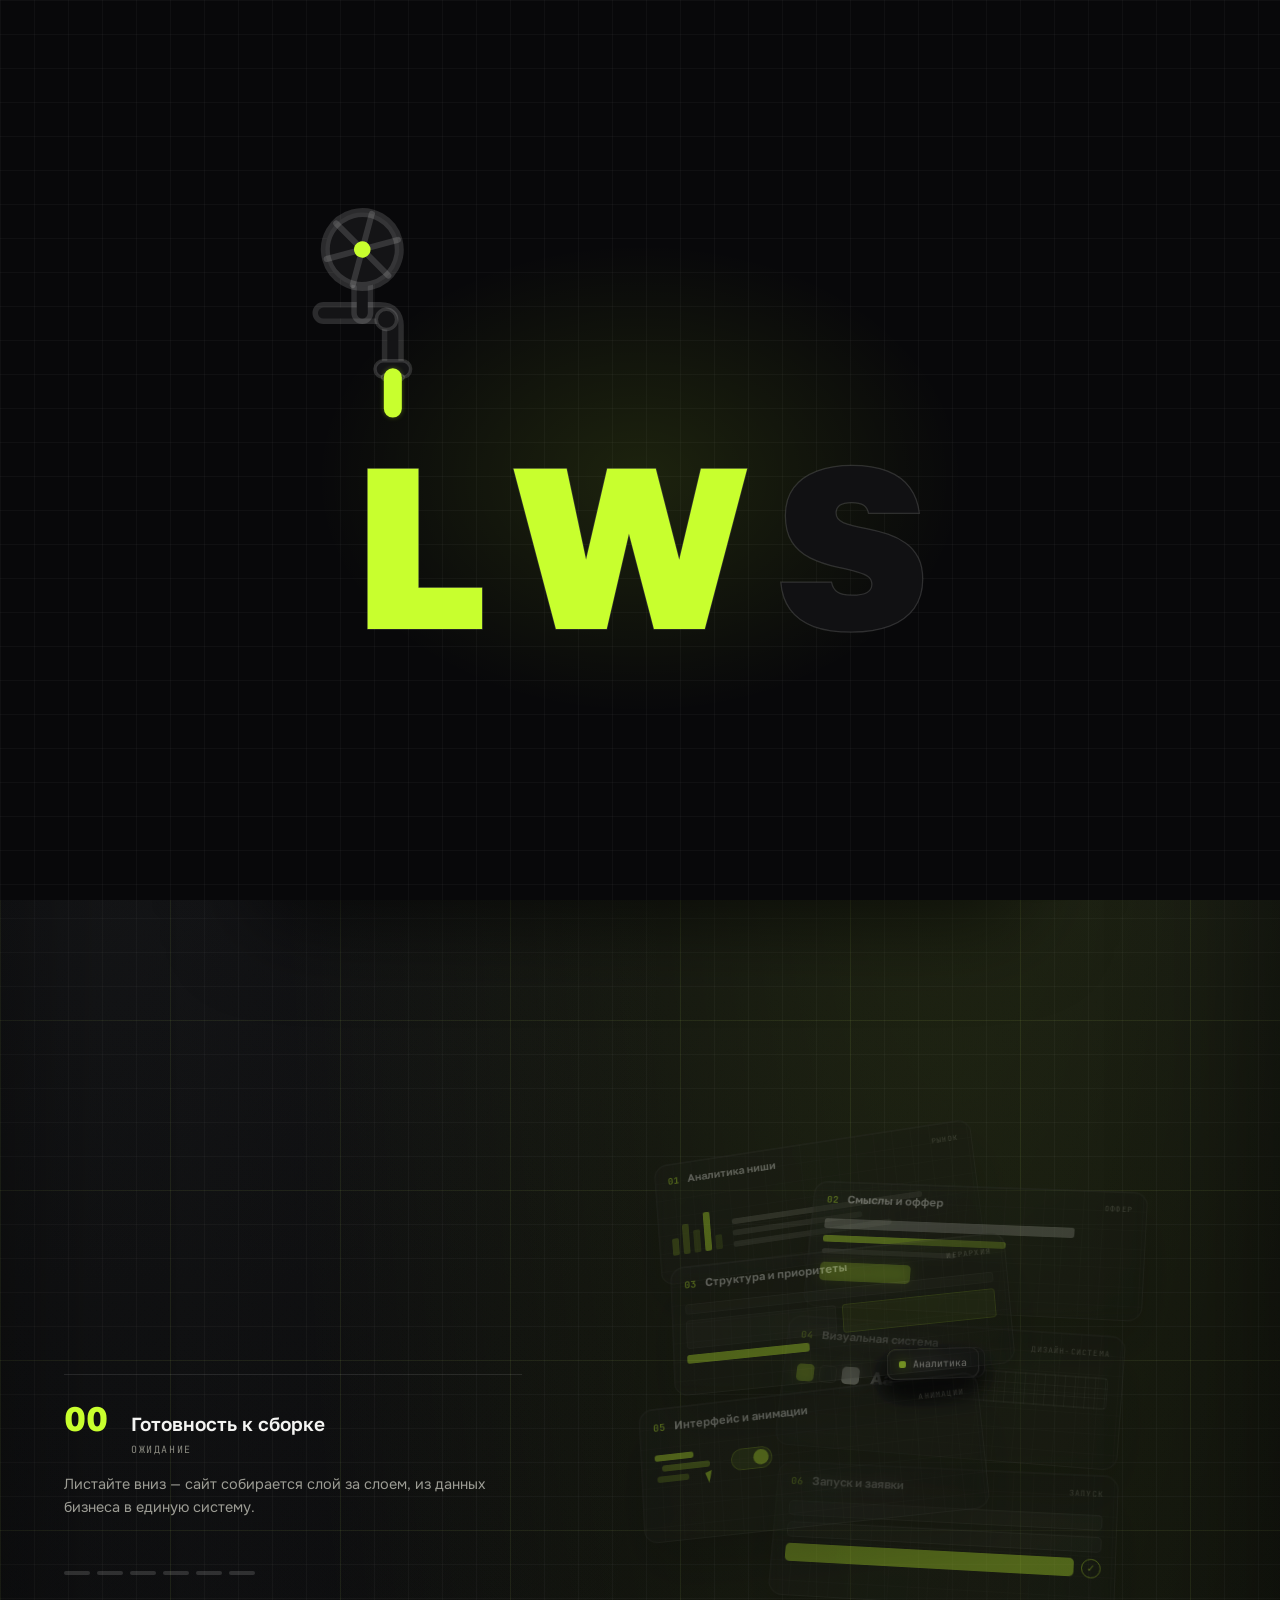
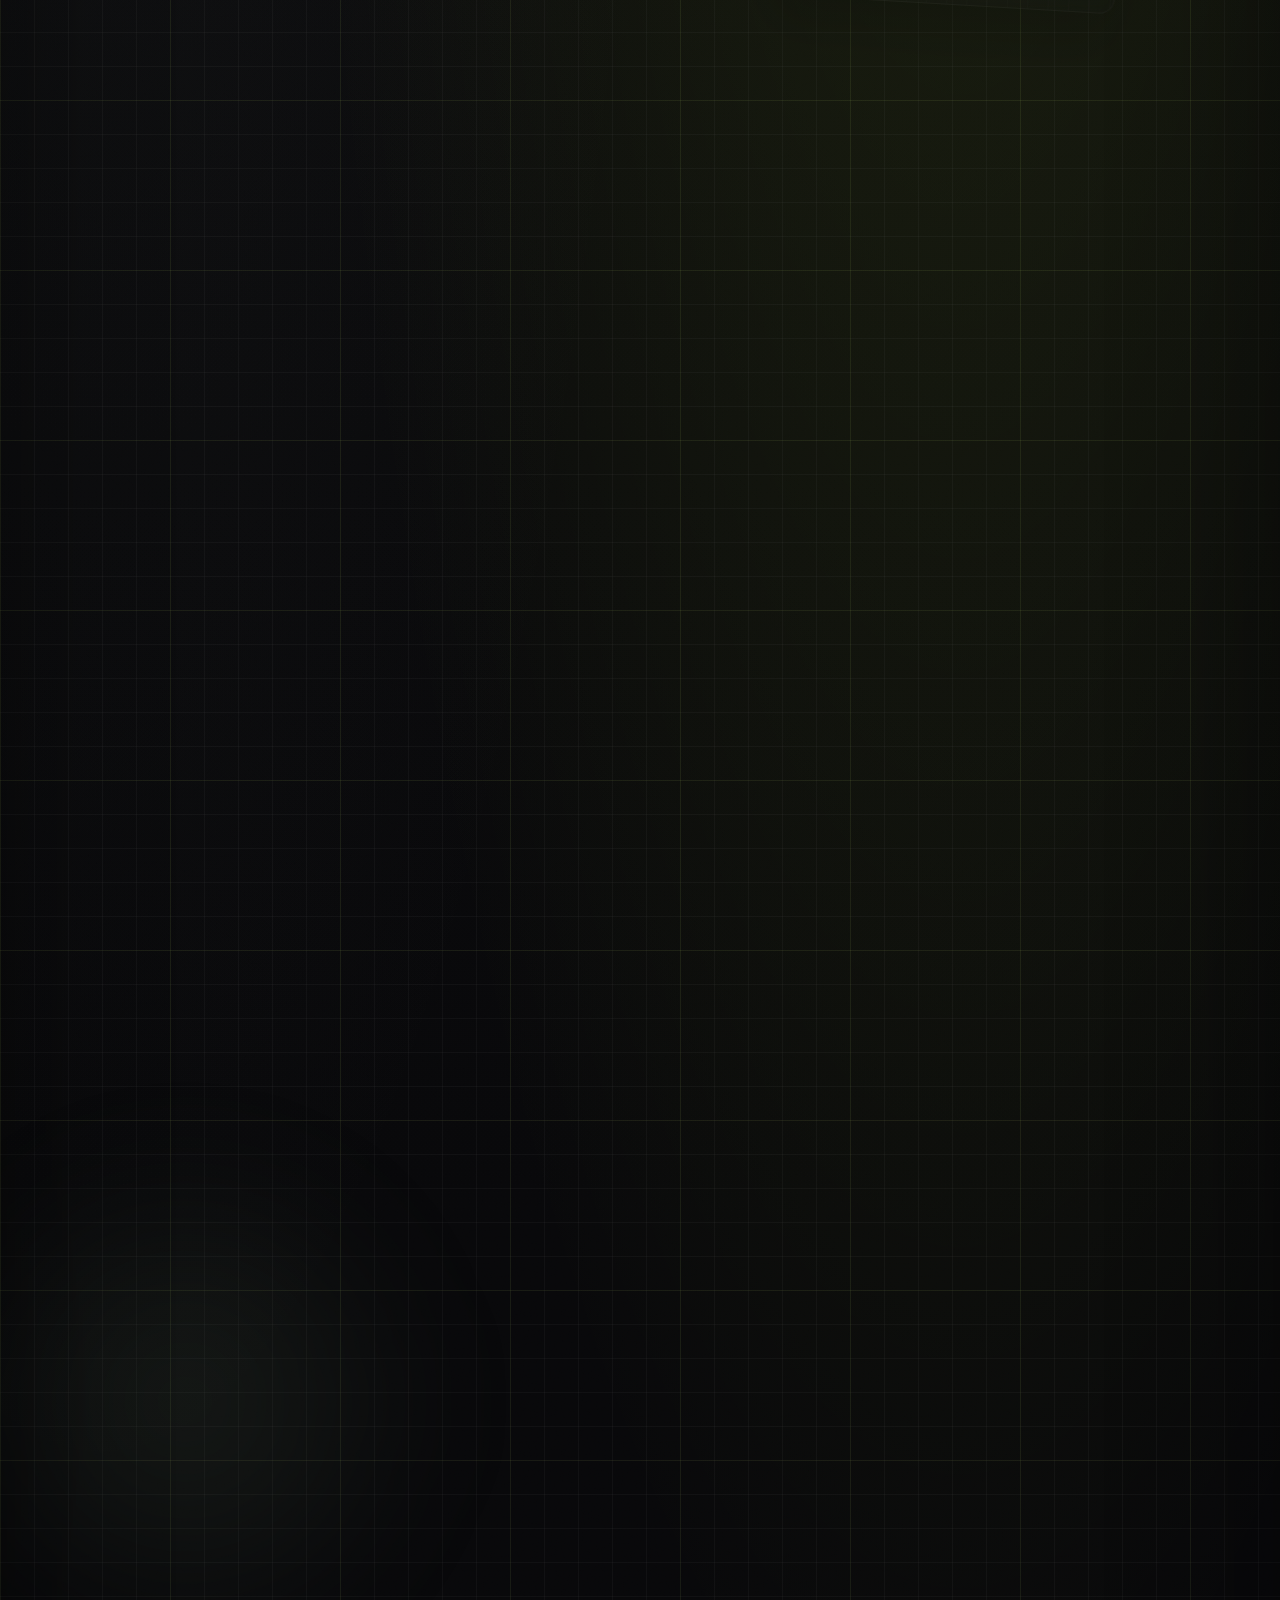
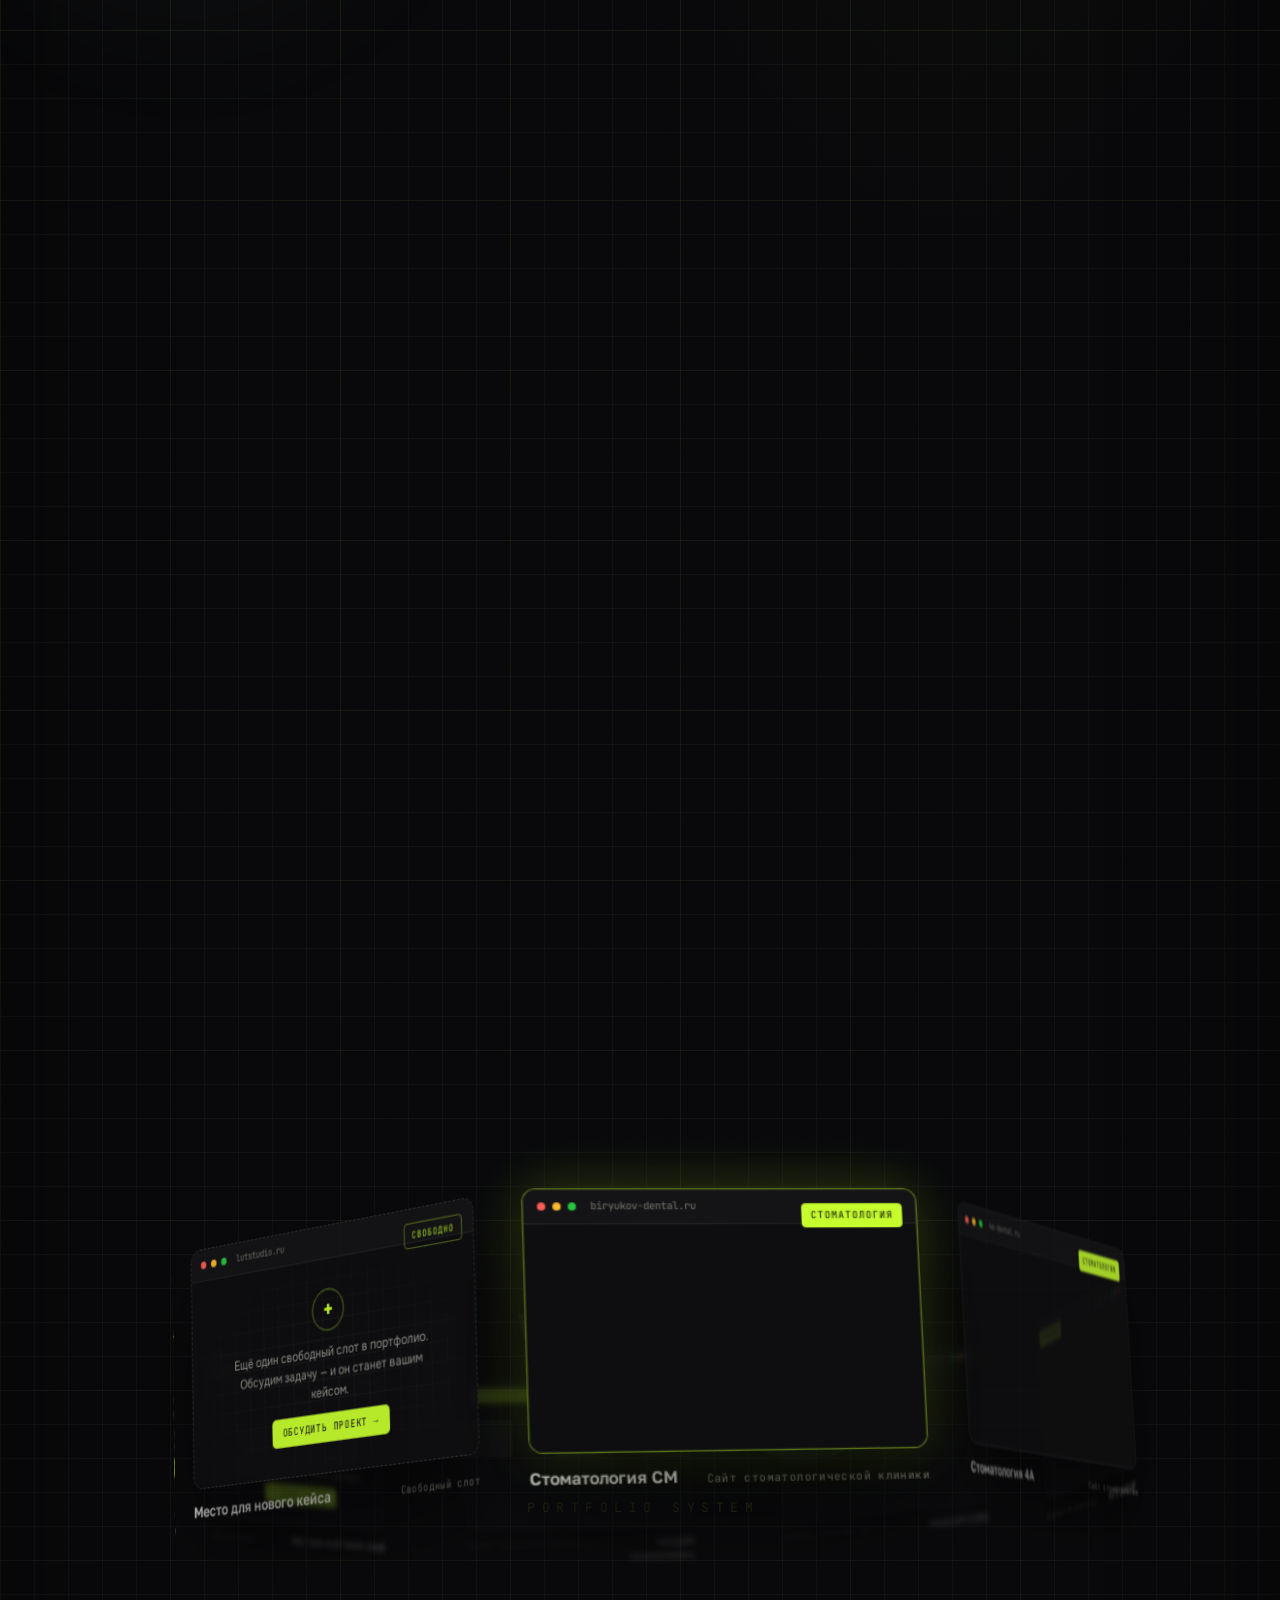
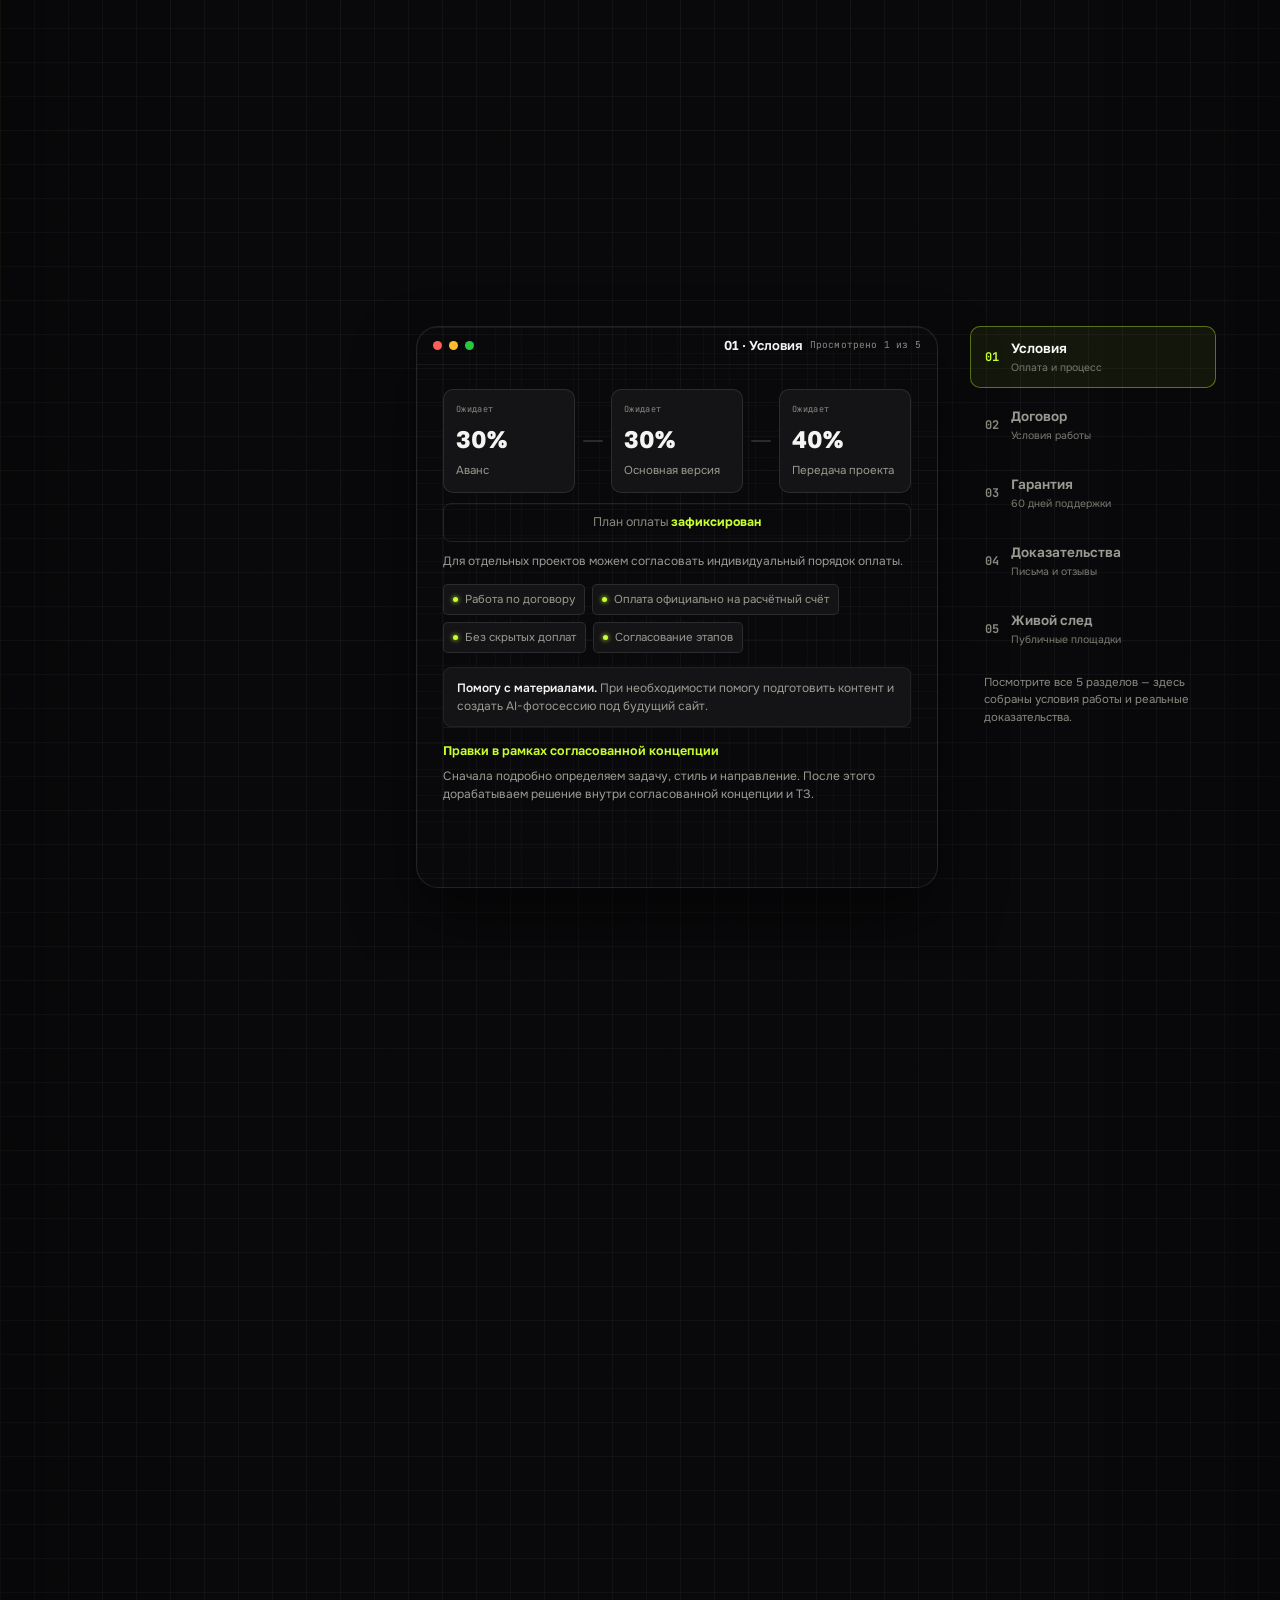
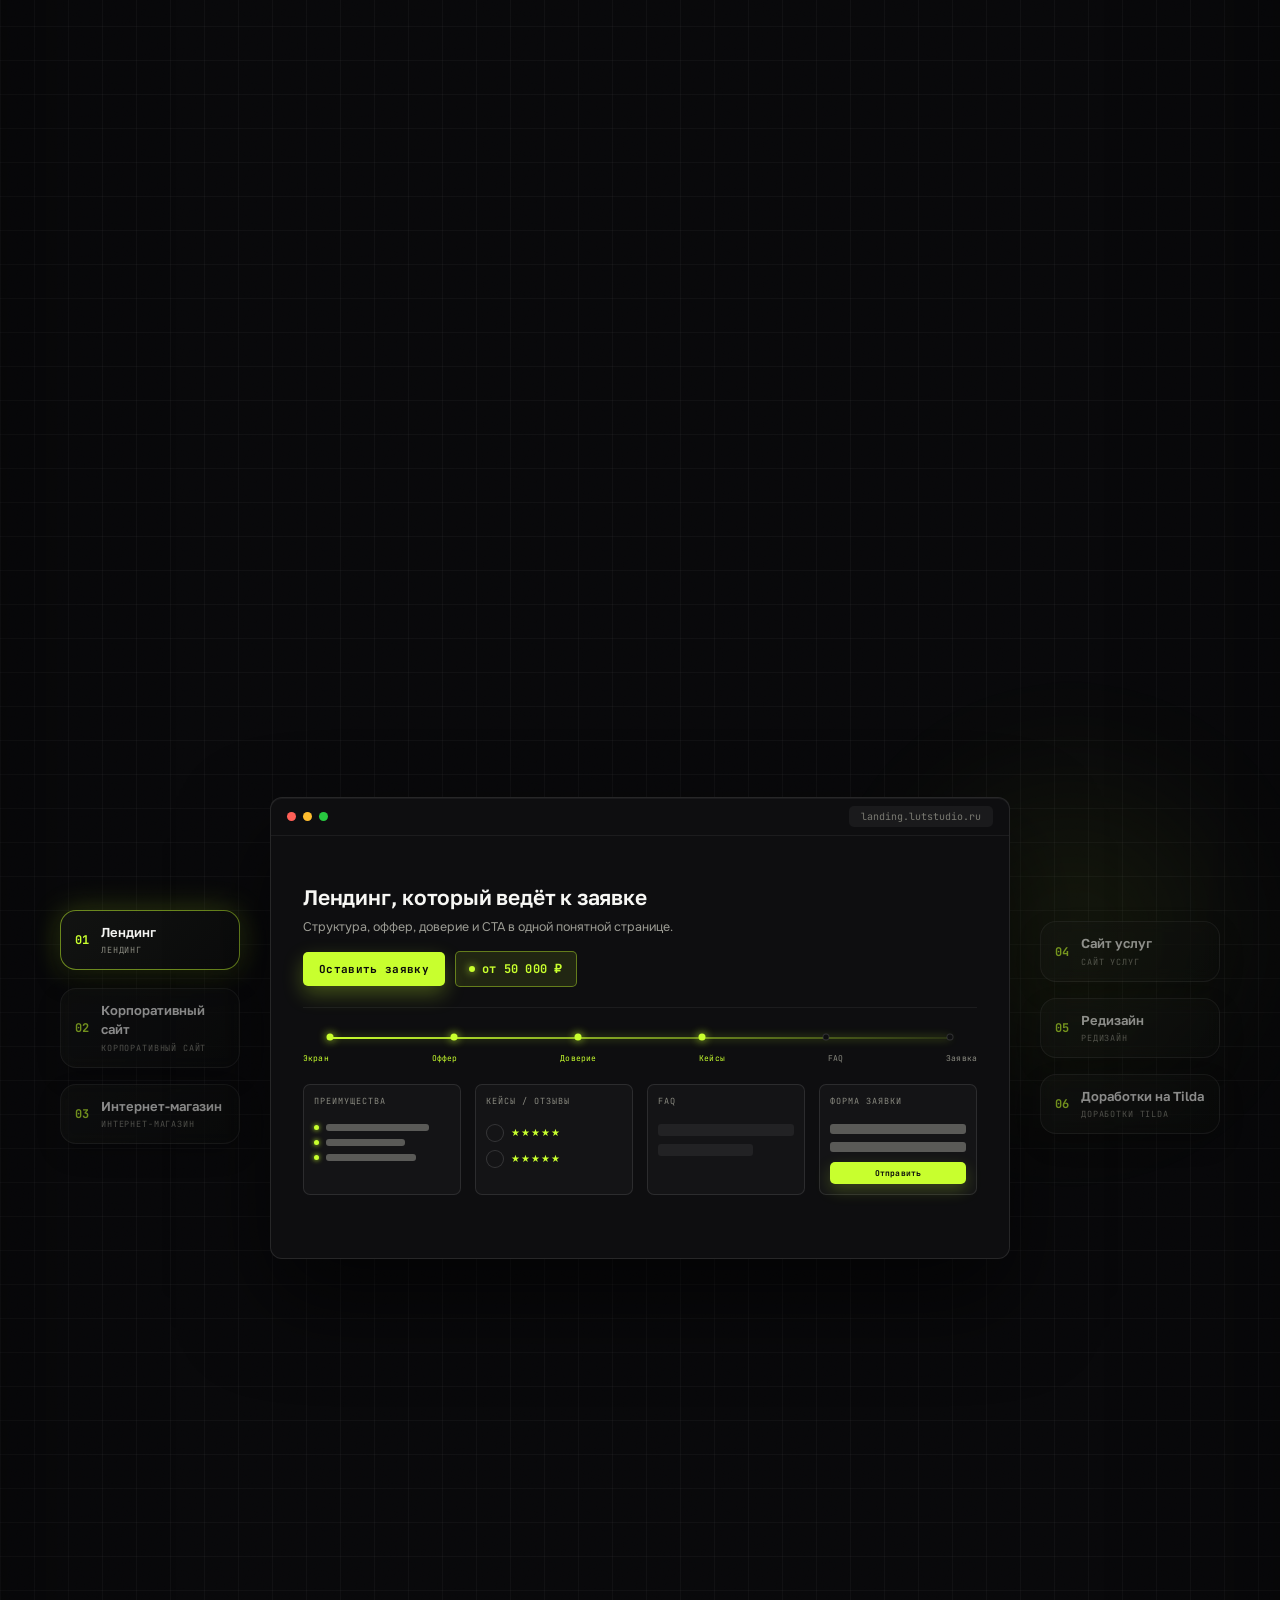
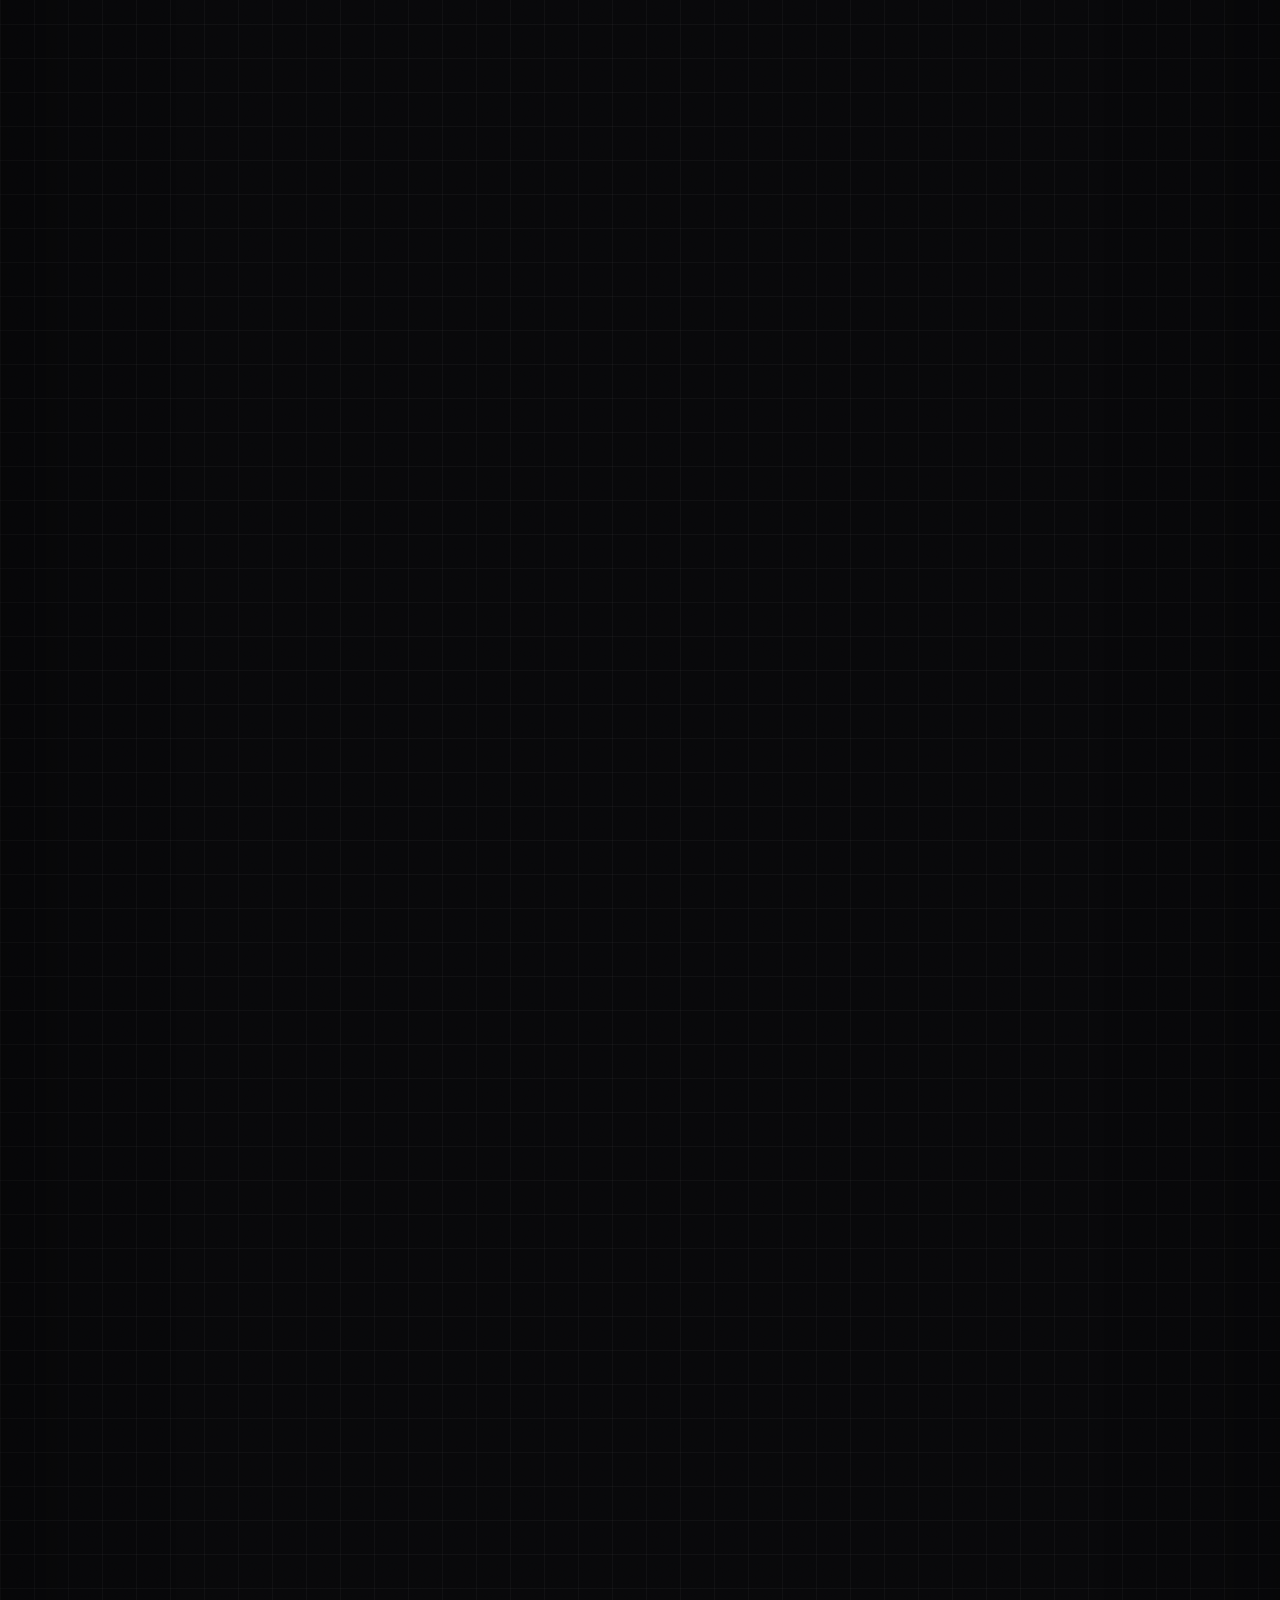
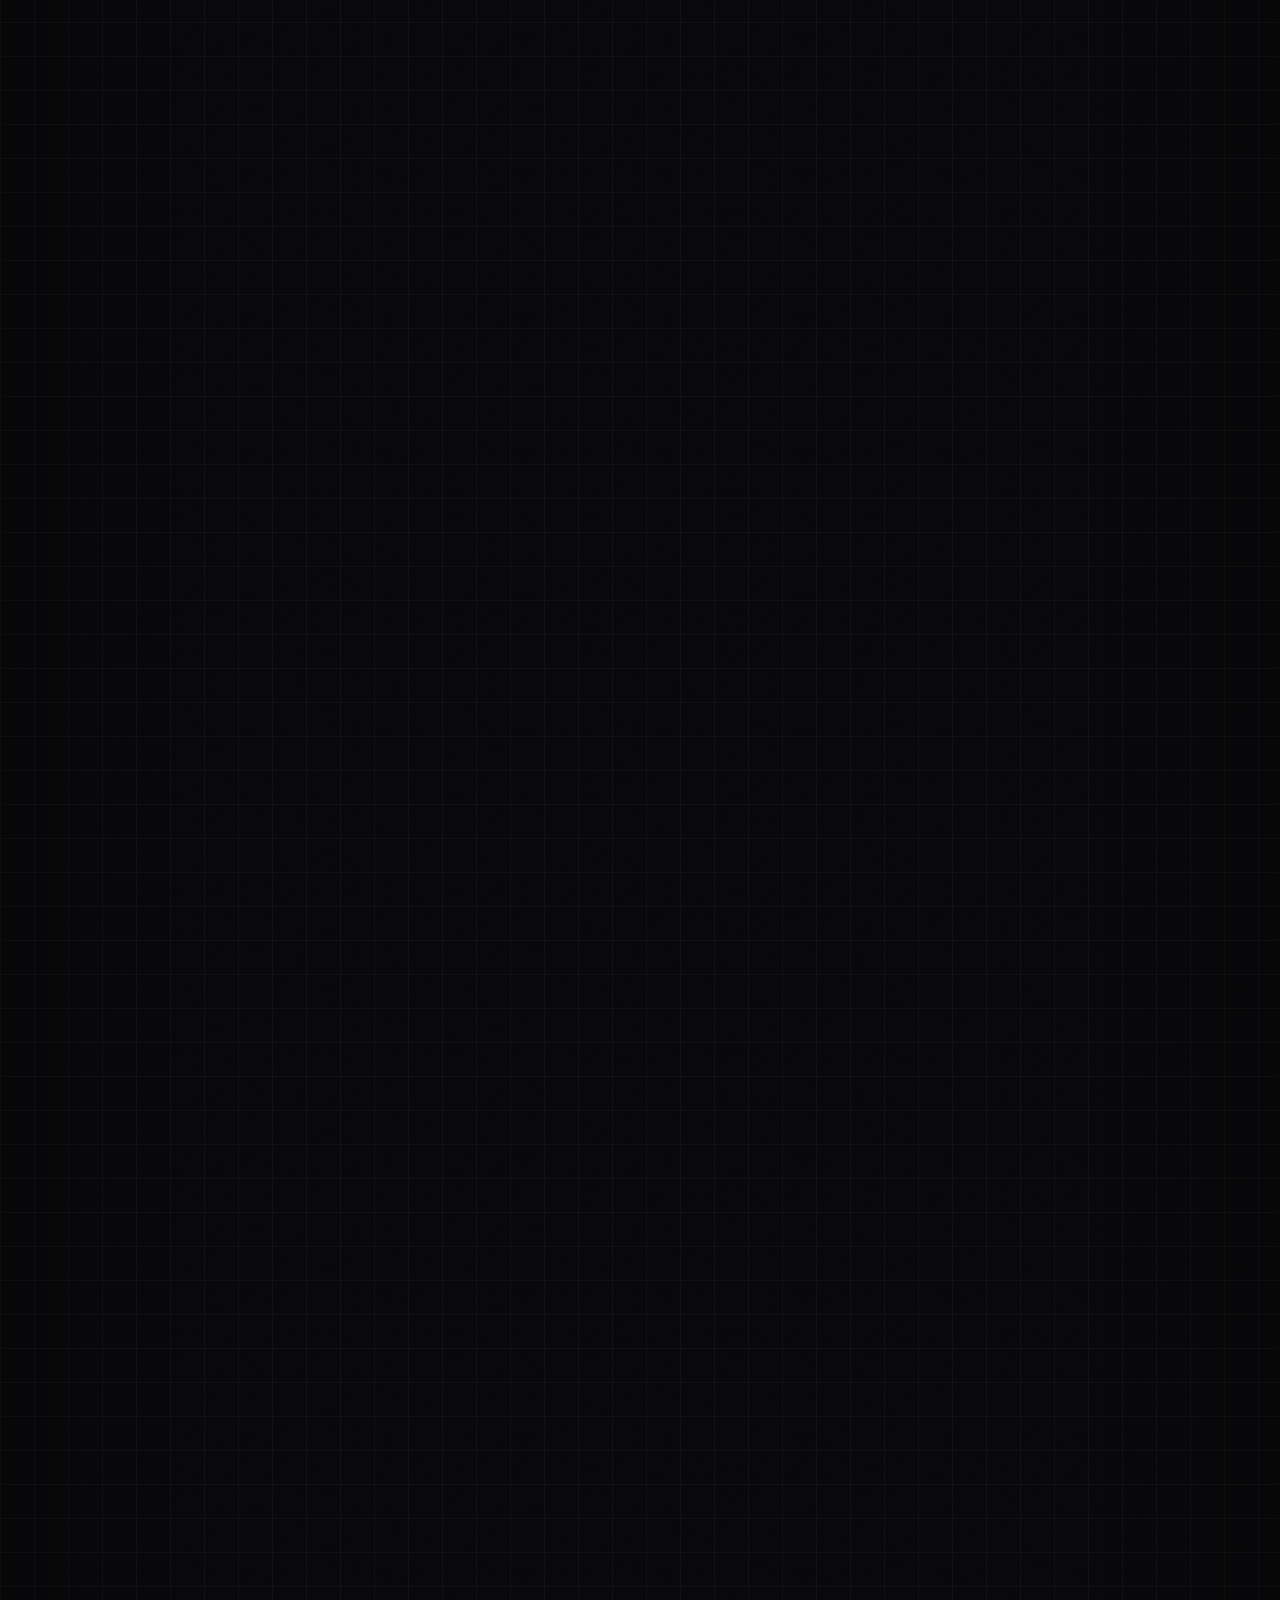
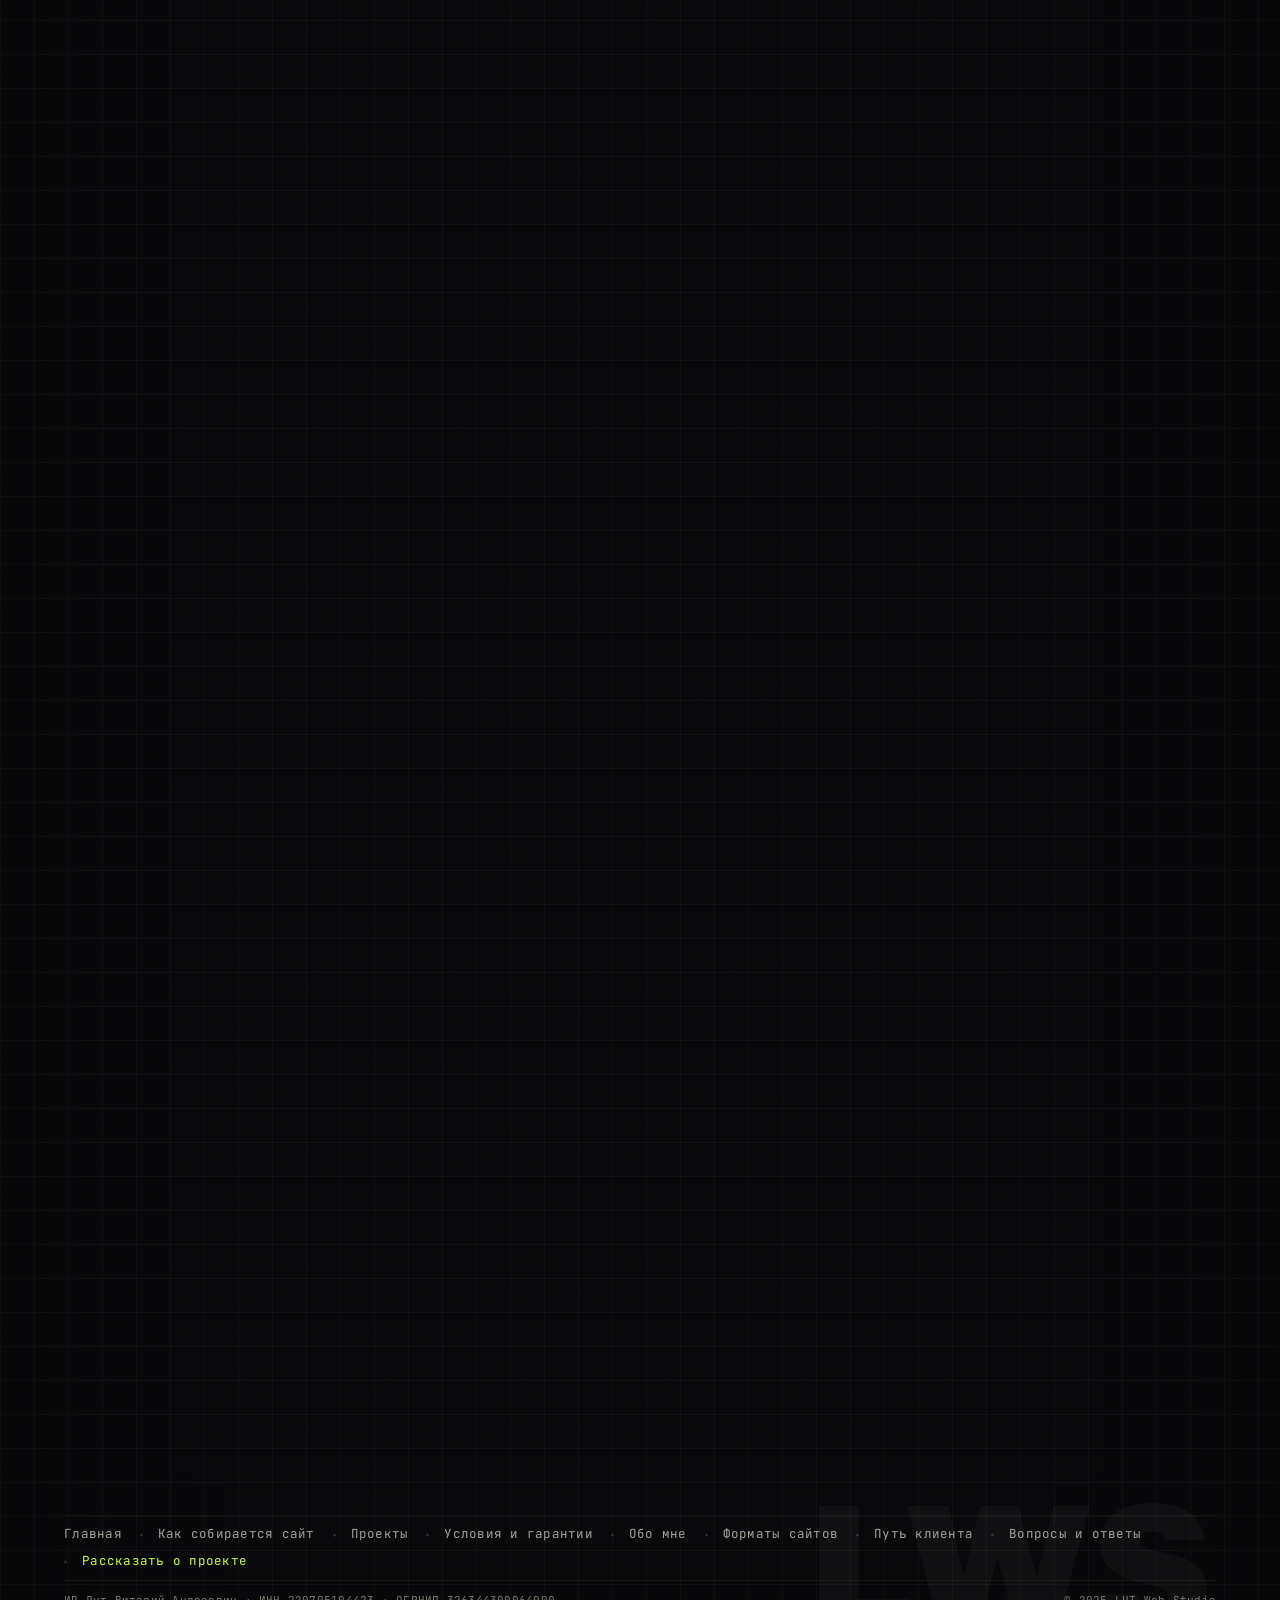
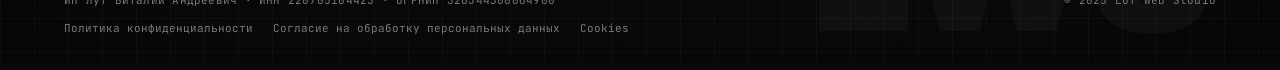
==== commit d7421a65: "fix: rebuild preloader faucet valve and stream alignment Co-Authored-By: Claude Sonnet 5 <noreply@an" ====
--- a/index.html
+++ b/index.html
@@ -158,27 +158,56 @@
           <clipPath id="lwsClipS"><use href="#lwsGlyphS"></use></clipPath>
         </defs>
 
-        <!-- Faucet: pipe enters from the left, valve sits at the bend,
-             spout drops straight down into L's horizontal center. The
-             whole group's x placement is corrected at runtime
-             (js/preloader.js) once L's actual measured width/center is
-             known, via a single translateX on this <g> — so the spout
-             always lands exactly on L's center regardless of font
-             metrics, without touching any coordinate below. -->
+        <!-- Faucet: pipe enters from the left, big side-mounted valve
+             wheel, rounded bend, nozzle. The whole group's x placement
+             is corrected at runtime (js/preloader.js) once L's actual
+             measured vertical-stroke center is known, via a single
+             translateX on this <g> — so the stream always lands
+             exactly there regardless of font metrics, without
+             touching any coordinate below.
+
+             Two-layer stroke (…-outer + …-inner, same "d") on the pipe
+             and stem reads as one thick graphite body with a visible
+             inner channel rather than a bare line. The elbow joint
+             and nozzle collar are separate filled shapes (not just a
+             rounded line join) so the bend and the outlet both read
+             as actual fittings.
+
+             data-valve wraps ONLY the parts that spin (ring, spokes,
+             hub) — the stem stays outside it and never rotates. Its
+             rotation is driven every frame via the native SVG
+             transform="rotate(angle cx cy)" attribute (js/preloader.js),
+             not a CSS transform-origin guess: rotate(a,cx,cy) always
+             pivots around the exact given point regardless of the
+             group's own bounding box, which is what the old
+             transform-box:fill-box approach got wrong — the stem
+             used to live inside the rotating group and extended its
+             fill-box asymmetrically, pulling the effective pivot
+             several px away from the ring's true center. -->
         <g class="lwsload__faucet-group" data-faucet-group>
-          <path class="lwsload__pipe" d="M14,140 H148 Q178,140 178,170 V270" />
+          <path class="lwsload__pipe-outer" d="M14,195 H103 Q123,195 123,215 V276" />
+          <path class="lwsload__pipe-inner" d="M14,195 H103 Q123,195 123,215 V276" />
+
+          <line class="lwsload__valve-stem-outer" x1="75" y1="195" x2="75" y2="153" />
+          <line class="lwsload__valve-stem-inner" x1="75" y1="195" x2="75" y2="153" />
+
+          <circle class="lwsload__elbow-joint" cx="113" cy="205" r="16" />
 
           <g class="lwsload__valve" data-valve>
-            <line class="lwsload__valve-stem" x1="148" y1="140" x2="148" y2="126" />
-            <circle class="lwsload__valve-ring" cx="148" cy="90" r="36" />
-            <line class="lwsload__valve-spoke" x1="148" y1="58" x2="148" y2="122" />
-            <line class="lwsload__valve-spoke" x1="116" y1="90" x2="180" y2="90" />
-            <line class="lwsload__valve-spoke" x1="125" y1="67" x2="171" y2="113" />
-            <line class="lwsload__valve-spoke" x1="125" y1="113" x2="171" y2="67" />
-            <circle class="lwsload__valve-hub" cx="148" cy="90" r="10" />
+            <circle class="lwsload__valve-ring" cx="75" cy="95" r="58" />
+            <line class="lwsload__valve-spoke" x1="17" y1="95" x2="133" y2="95" />
+            <line class="lwsload__valve-spoke" x1="46" y1="44.8" x2="104" y2="145.2" />
+            <line class="lwsload__valve-spoke" x1="46" y1="145.2" x2="104" y2="44.8" />
+            <circle class="lwsload__valve-hub" cx="75" cy="95" r="13" />
           </g>
 
-          <line class="lwsload__stream" data-stream x1="178" y1="270" x2="178" y2="340" />
+          <g class="lwsload__nozzle">
+            <rect class="lwsload__nozzle-collar" x="95" y="270" width="56" height="26" rx="13" />
+            <ellipse class="lwsload__nozzle-opening" cx="123" cy="296" rx="17" ry="7" />
+            <ellipse class="lwsload__nozzle-hole" cx="123" cy="296" rx="10" ry="4" />
+          </g>
+
+          <line class="lwsload__stream" data-stream x1="123" y1="296" x2="123" y2="345" />
         </g>
 
         <!-- Empty letters — always visible, defines the "container". -->
--- a/css/preloader.min.css
+++ b/css/preloader.min.css
@@ -1 +1 @@
-.lwsload{position:fixed;inset:0;z-index:var(--z-preloader);display:grid;place-items:center;background:var(--color-bg);overflow:hidden;transition:opacity .5s var(--ease-rise),visibility 0s linear 0s}.lwsload__grid{position:absolute;inset:0;background-image:linear-gradient(rgba(255,255,255,.03) 1px,transparent 1px),linear-gradient(90deg,rgba(255,255,255,.03) 1px,transparent 1px);background-size:34px 34px}.lwsload__sr{position:absolute;width:1px;height:1px;padding:0;margin:-1px;overflow:hidden;clip:rect(0,0,0,0);white-space:nowrap;border:0}.lwsload.is-done{opacity:0;transition:opacity .5s var(--ease-rise),visibility 0s linear .5s;visibility:hidden;pointer-events:none}.lwsload__scene{position:relative;width:clamp(460px,min(64vw,70.7vh),1040px);aspect-ratio:1000/820}.lwsload__glow{position:absolute;inset:-18%;background:radial-gradient(52% 46% at 50% 54%,var(--glow-accent-soft),transparent 72%);pointer-events:none}.lwsload__svg{position:relative;display:block;width:100%;height:100%;overflow:visible}.lwsload__glyph{font-family:var(--font-display);font-weight:800;font-size:360px;letter-spacing:-.01em}.lwsload__letter-outline{fill:var(--color-surface-3);stroke:var(--color-border-strong);stroke-width:2px;vector-effect:non-scaling-stroke}.lwsload__liquid{fill:var(--color-accent);filter:drop-shadow(0 0 7px rgba(200, 255, 46, .3))}.lwsload__pipe{fill:none;stroke:var(--color-border-strong);stroke-width:13px;stroke-linecap:round;stroke-linejoin:round;vector-effect:non-scaling-stroke}.lwsload__valve{transform-box:fill-box;transform-origin:center}.lwsload__valve-stem{stroke:var(--color-border-strong);stroke-width:10px;stroke-linecap:round;vector-effect:non-scaling-stroke}.lwsload__valve-ring{fill:var(--color-surface-2);stroke:var(--color-border-strong);stroke-width:7px;vector-effect:non-scaling-stroke}.lwsload__valve-spoke{stroke:var(--color-border-strong);stroke-width:5px;stroke-linecap:round;vector-effect:non-scaling-stroke}.lwsload__valve-hub{fill:var(--color-accent)}.lwsload__stream{stroke:var(--color-accent);stroke-width:14px;stroke-linecap:round;vector-effect:non-scaling-stroke;filter:drop-shadow(0 0 5px rgba(200, 255, 46, .35));transition:stroke-width .35s var(--ease-rise)}.lwsload__stream.is-ending{stroke-width:0}@media (max-width:1023px){.lwsload__scene{width:clamp(260px,min(98vw,90vh),640px)}.lwsload__pipe{stroke-width:9px}.lwsload__valve-stem{stroke-width:7px}.lwsload__valve-ring{stroke-width:5px}.lwsload__valve-spoke{stroke-width:3.5px}.lwsload__stream{stroke-width:9px}.lwsload__letter-outline{stroke-width:1.5px}}@media (max-height:420px){.lwsload__glow{inset:-8%}}+.lwsload{position:fixed;inset:0;z-index:var(--z-preloader);display:grid;place-items:center;background:var(--color-bg);overflow:hidden;transition:opacity .5s var(--ease-rise),visibility 0s linear 0s}.lwsload__grid{position:absolute;inset:0;background-image:linear-gradient(rgba(255,255,255,.03) 1px,transparent 1px),linear-gradient(90deg,rgba(255,255,255,.03) 1px,transparent 1px);background-size:34px 34px}.lwsload__sr{position:absolute;width:1px;height:1px;padding:0;margin:-1px;overflow:hidden;clip:rect(0,0,0,0);white-space:nowrap;border:0}.lwsload.is-done{opacity:0;transition:opacity .5s var(--ease-rise),visibility 0s linear .5s;visibility:hidden;pointer-events:none}.lwsload__scene{position:relative;width:clamp(460px,min(64vw,70.7vh),1040px);aspect-ratio:1000/820}.lwsload__glow{position:absolute;inset:-18%;background:radial-gradient(52% 46% at 50% 54%,var(--glow-accent-soft),transparent 72%);pointer-events:none}.lwsload__svg{position:relative;display:block;width:100%;height:100%;overflow:visible}.lwsload__glyph{font-family:var(--font-display);font-weight:800;font-size:360px;letter-spacing:-.01em}.lwsload__letter-outline{fill:var(--color-surface-3);stroke:var(--color-border-strong);stroke-width:2px;vector-effect:non-scaling-stroke}.lwsload__liquid{fill:var(--color-accent);filter:drop-shadow(0 0 7px rgba(200, 255, 46, .3))}.lwsload__pipe-inner,.lwsload__pipe-outer,.lwsload__valve-stem-inner,.lwsload__valve-stem-outer{fill:none;stroke-linecap:round;stroke-linejoin:round;vector-effect:non-scaling-stroke}.lwsload__pipe-outer,.lwsload__valve-stem-outer{stroke:var(--color-border-strong);stroke-width:22px}.lwsload__pipe-inner,.lwsload__valve-stem-inner{stroke:var(--color-surface-2);stroke-width:11px}.lwsload__elbow-joint{fill:var(--color-surface-2);stroke:var(--color-border-strong);stroke-width:3.5px;vector-effect:non-scaling-stroke}.lwsload__valve-ring{fill:var(--color-surface-2);stroke:var(--color-border-strong);stroke-width:9px;vector-effect:non-scaling-stroke}.lwsload__valve-spoke{stroke:var(--color-border-strong);stroke-width:6px;stroke-linecap:round;vector-effect:non-scaling-stroke}.lwsload__valve-hub{fill:var(--color-accent)}.lwsload__nozzle-collar{fill:var(--color-surface-2);stroke:var(--color-border-strong);stroke-width:3.5px;vector-effect:non-scaling-stroke}.lwsload__nozzle-opening{fill:var(--color-surface-3);stroke:var(--color-border-strong);stroke-width:2.5px;vector-effect:non-scaling-stroke}.lwsload__nozzle-hole{fill:var(--color-bg)}.lwsload__stream{stroke:var(--color-accent);stroke-width:18px;stroke-linecap:round;vector-effect:non-scaling-stroke;filter:drop-shadow(0 0 4px rgba(200, 255, 46, .3));transition:stroke-width .35s var(--ease-rise)}.lwsload__stream.is-ending{stroke-width:0}@media (max-width:1023px){.lwsload__scene{width:clamp(260px,min(98vw,90vh),640px)}.lwsload__pipe-outer,.lwsload__valve-stem-outer{stroke-width:15px}.lwsload__pipe-inner,.lwsload__valve-stem-inner{stroke-width:7.5px}.lwsload__elbow-joint,.lwsload__nozzle-collar{stroke-width:2.5px}.lwsload__nozzle-opening{stroke-width:2px}.lwsload__valve-ring{stroke-width:6px}.lwsload__valve-spoke{stroke-width:4px}.lwsload__stream{stroke-width:12px}.lwsload__letter-outline{stroke-width:1.5px}}@media (max-height:420px){.lwsload__glow{inset:-8%}}
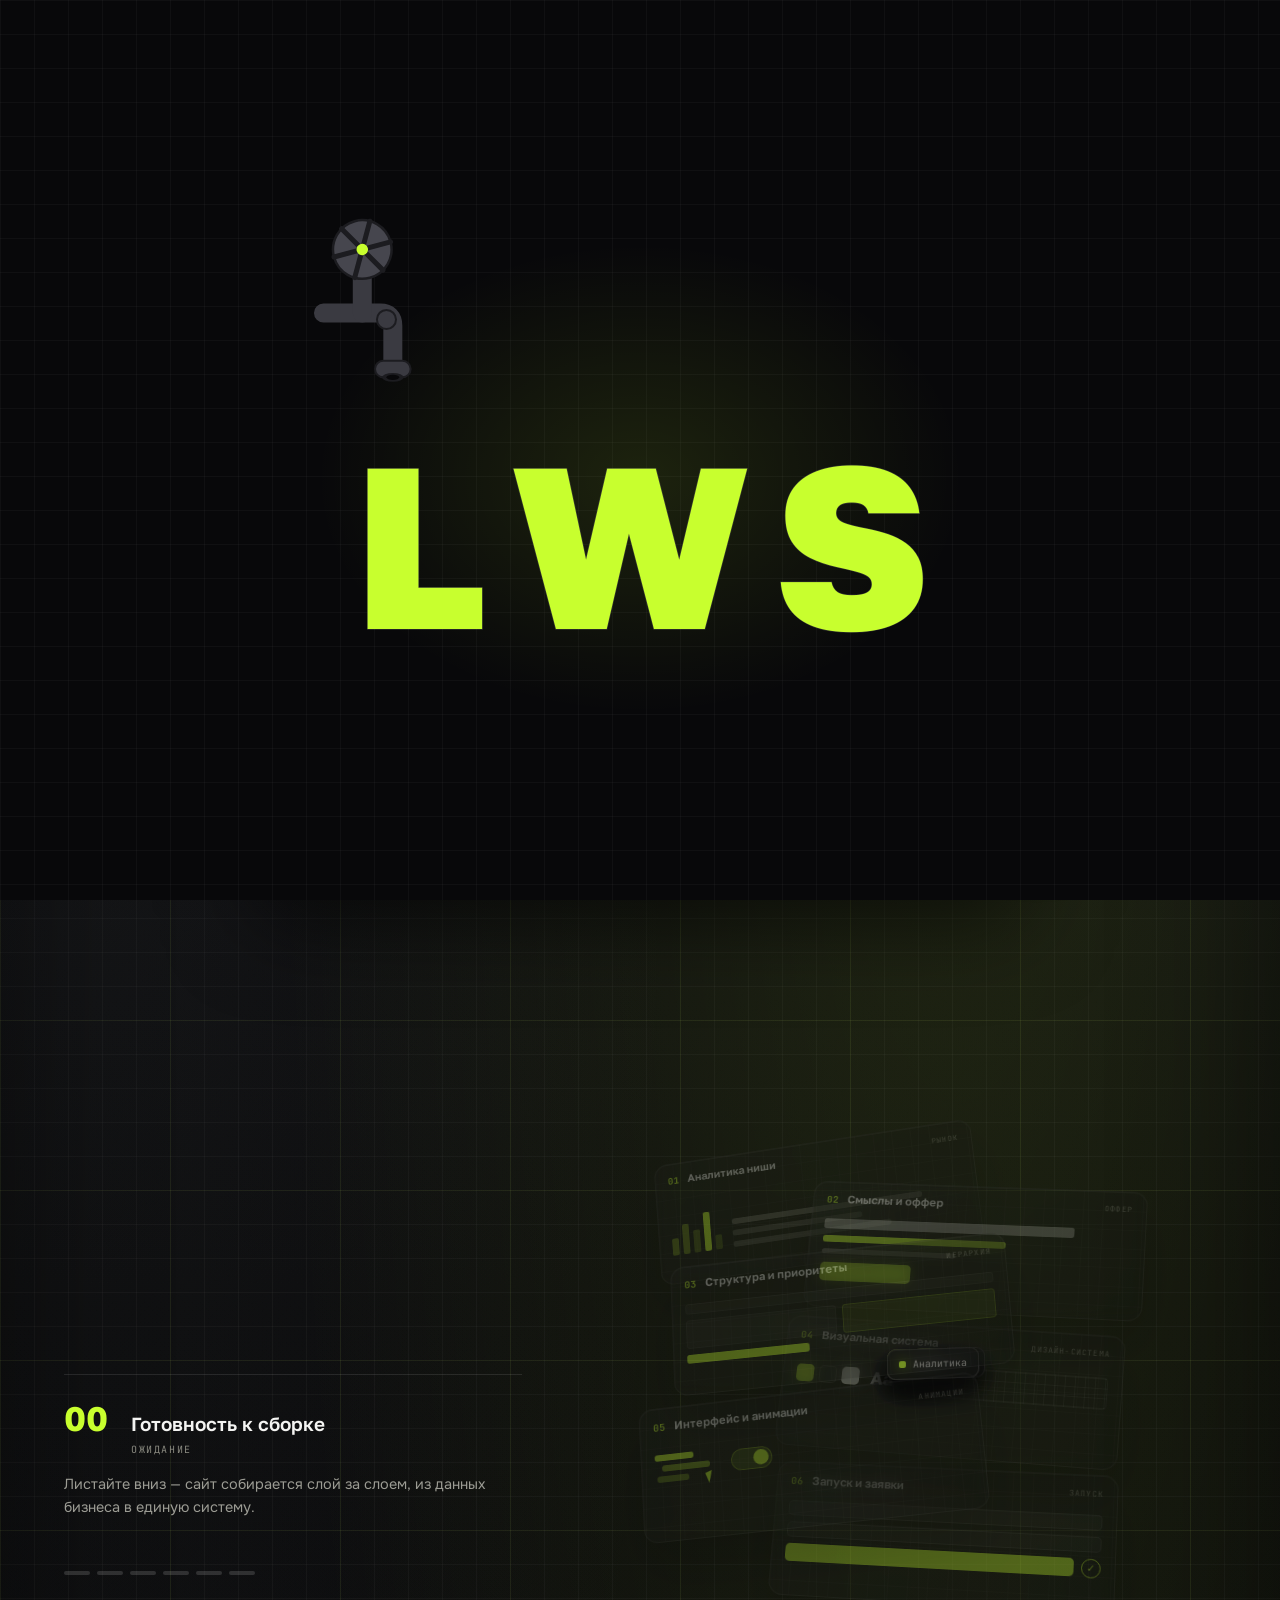
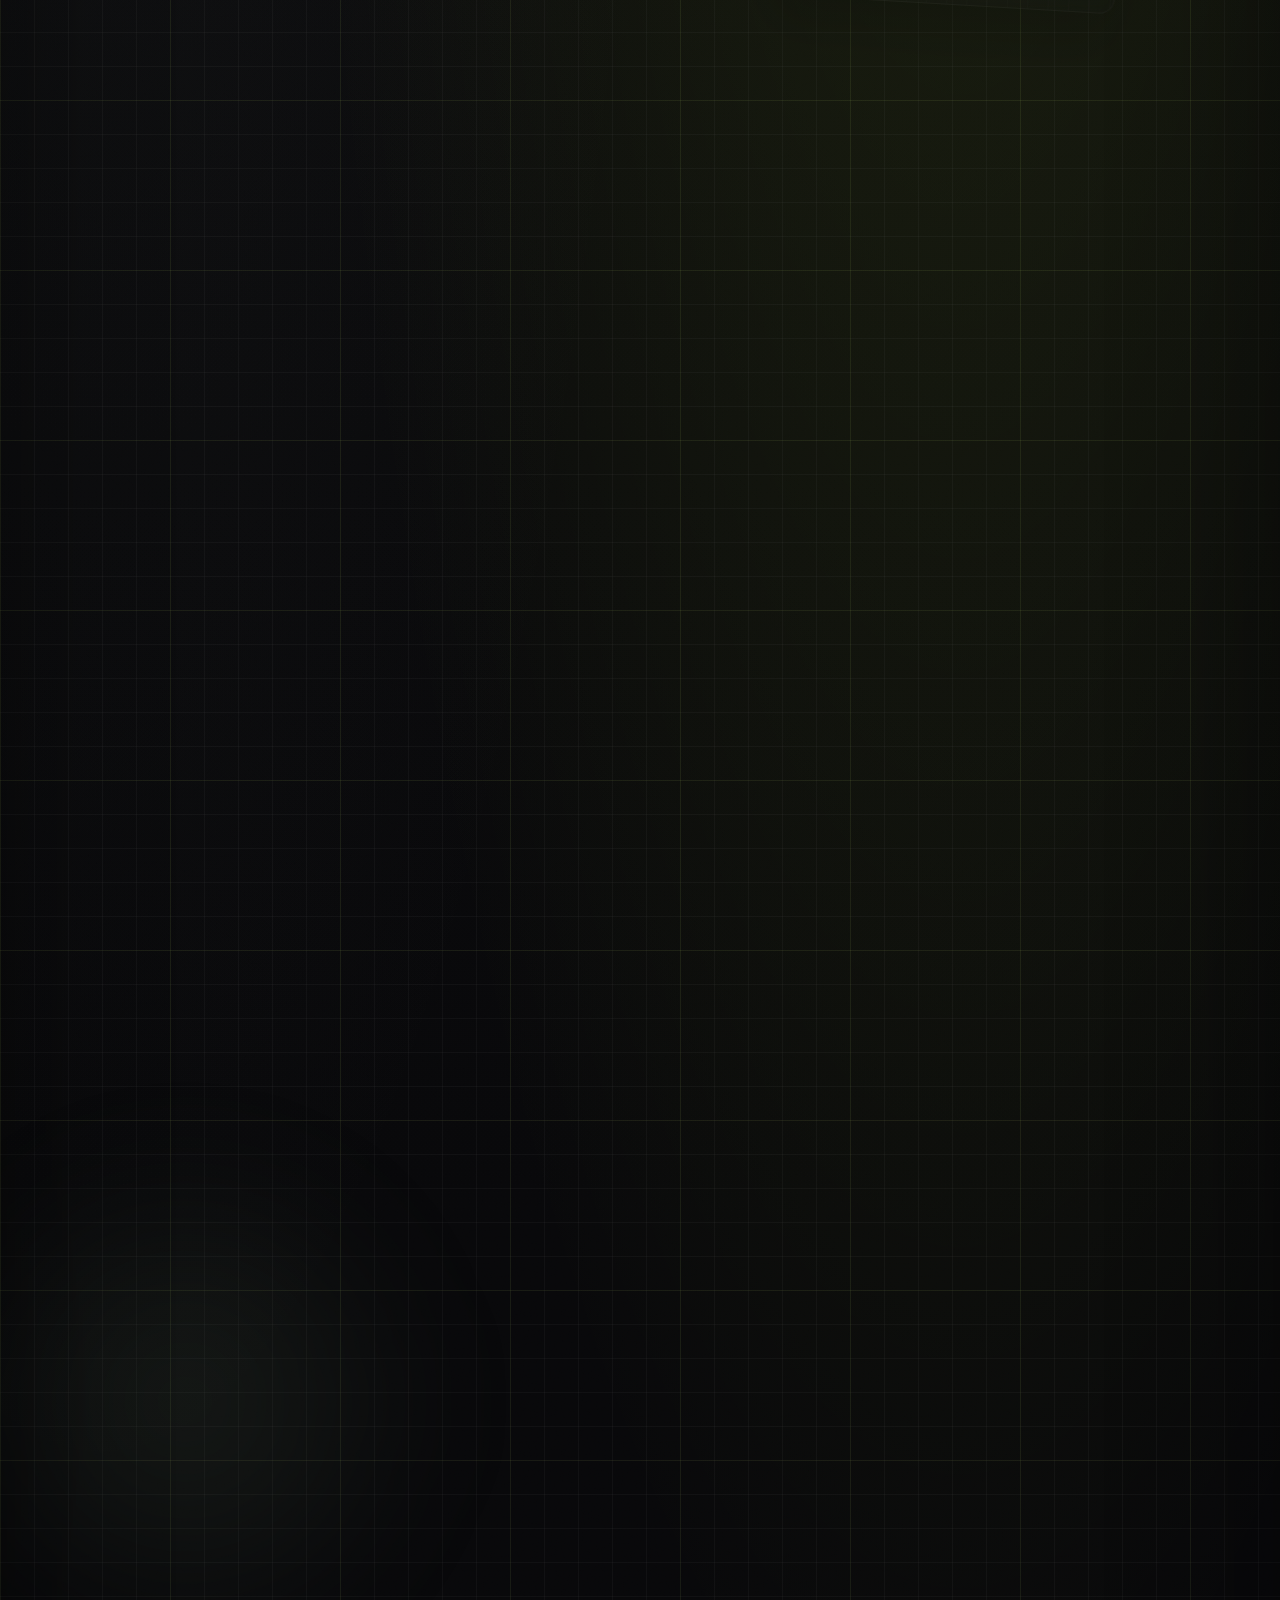
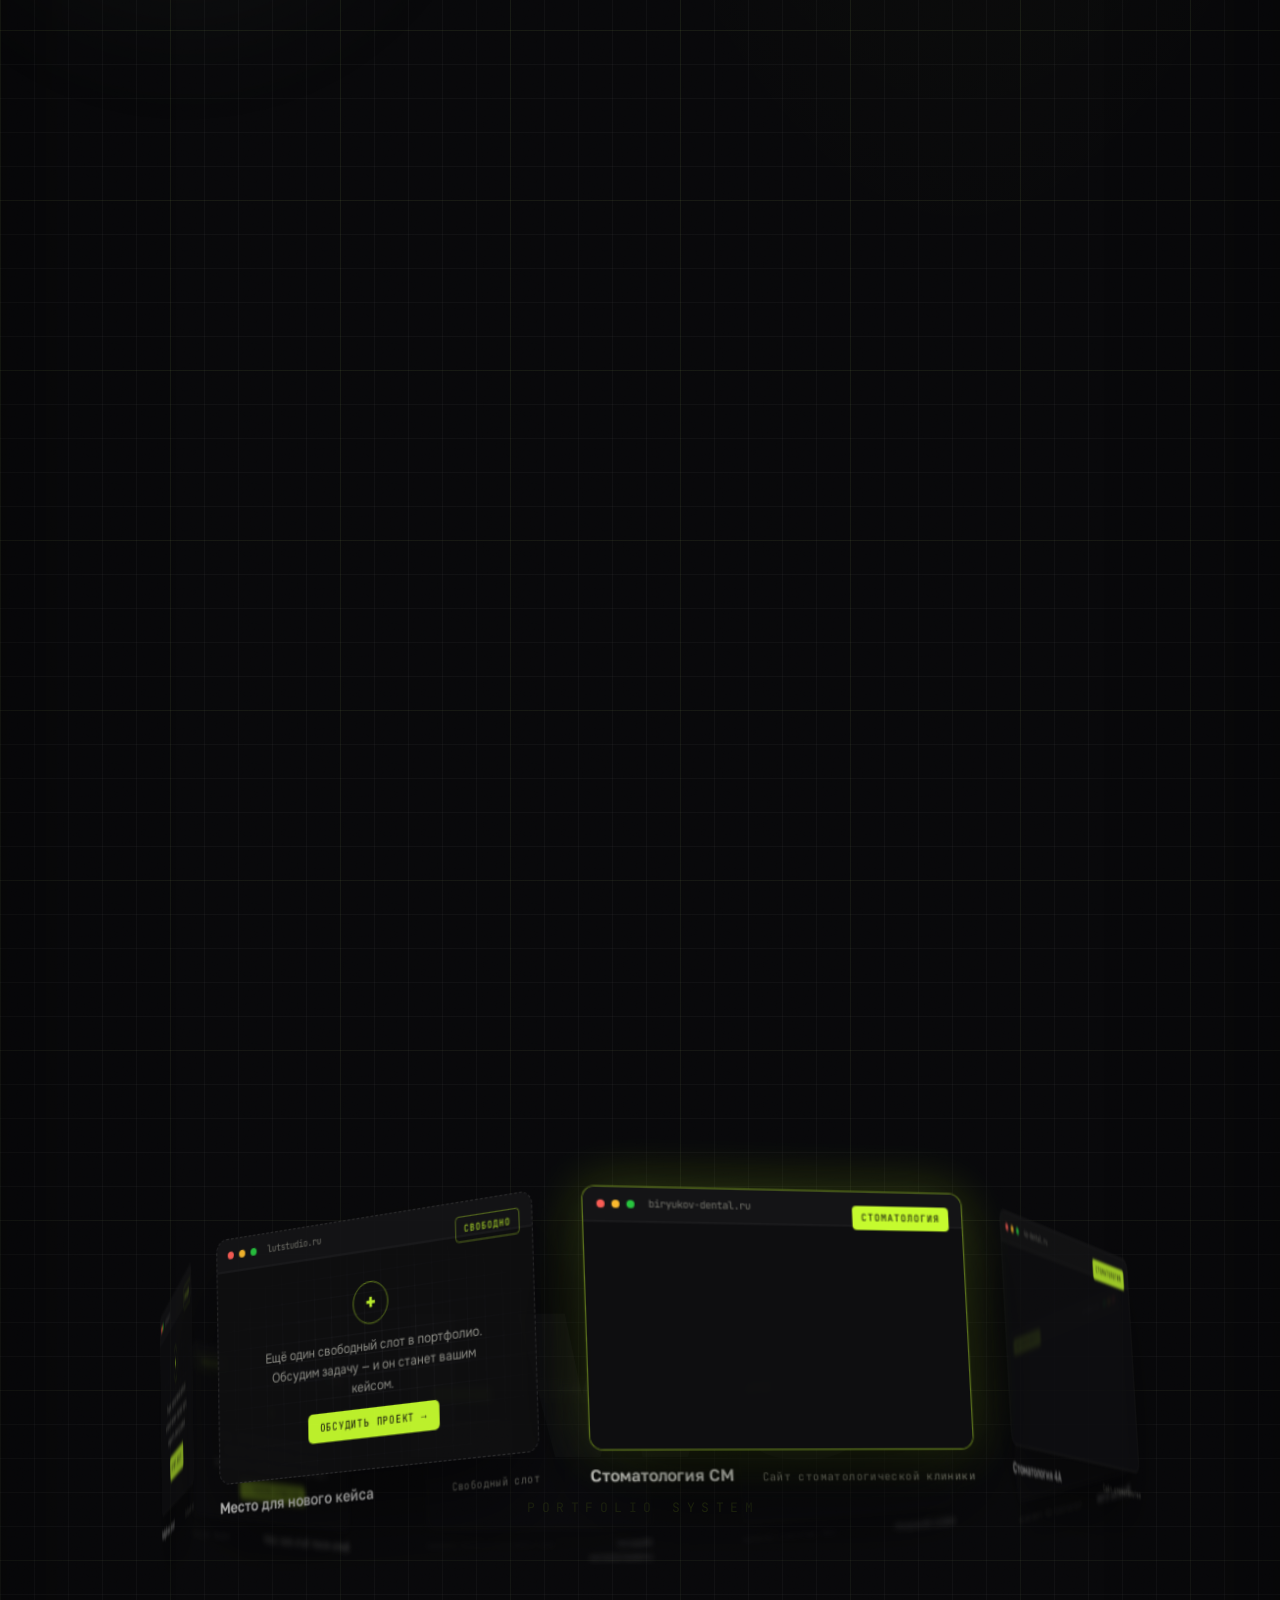
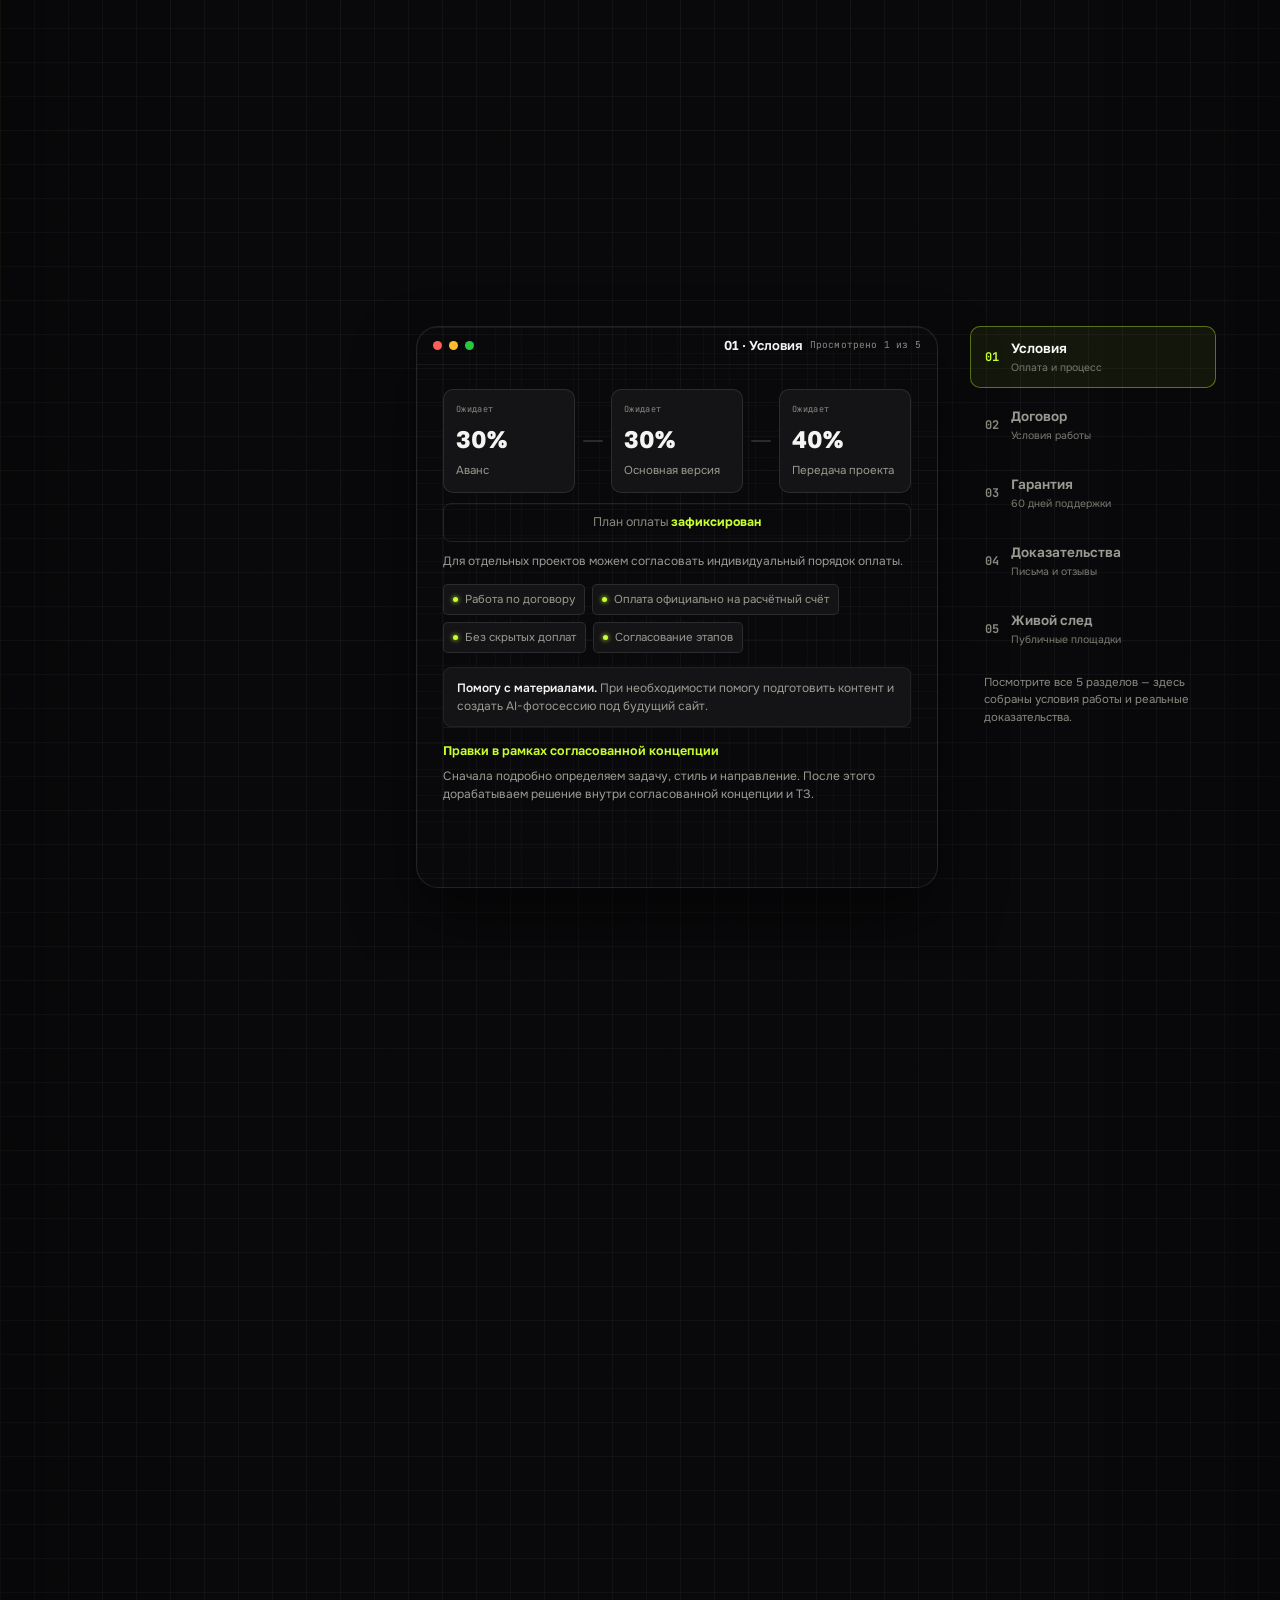
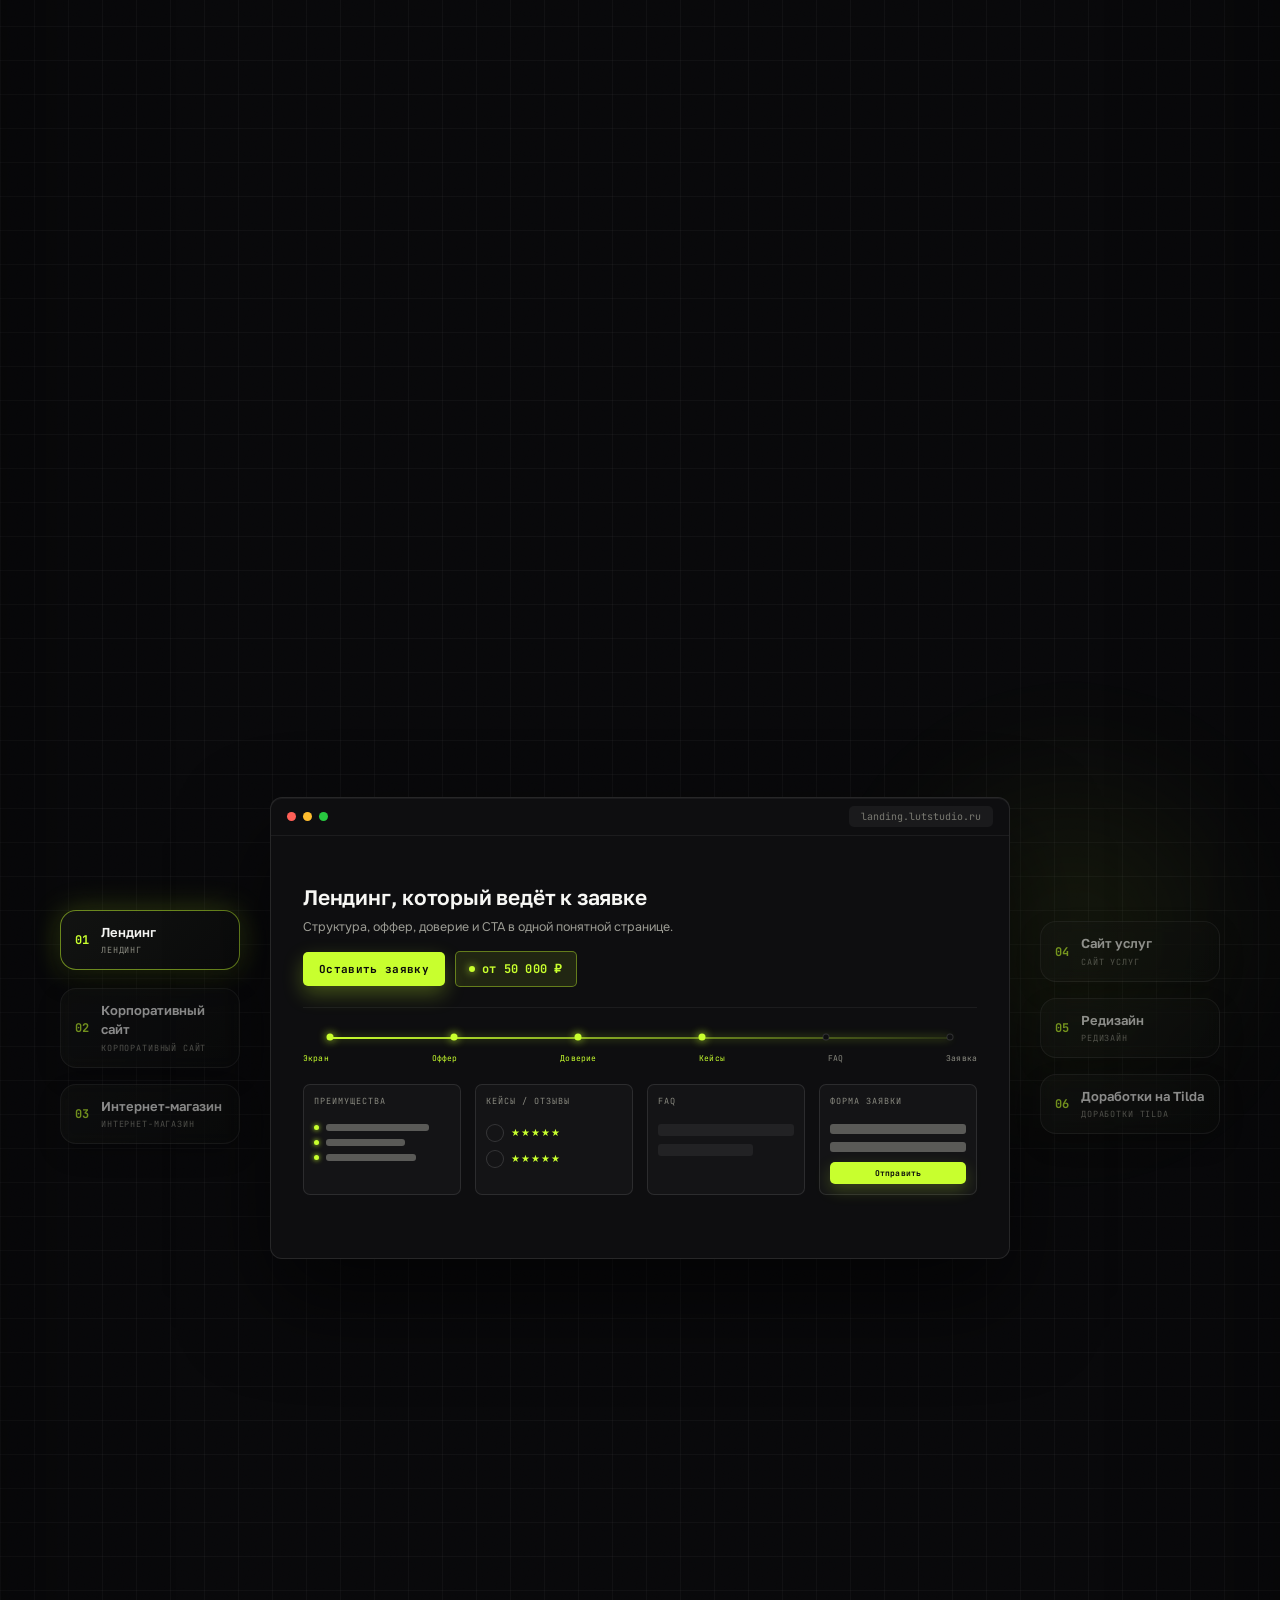
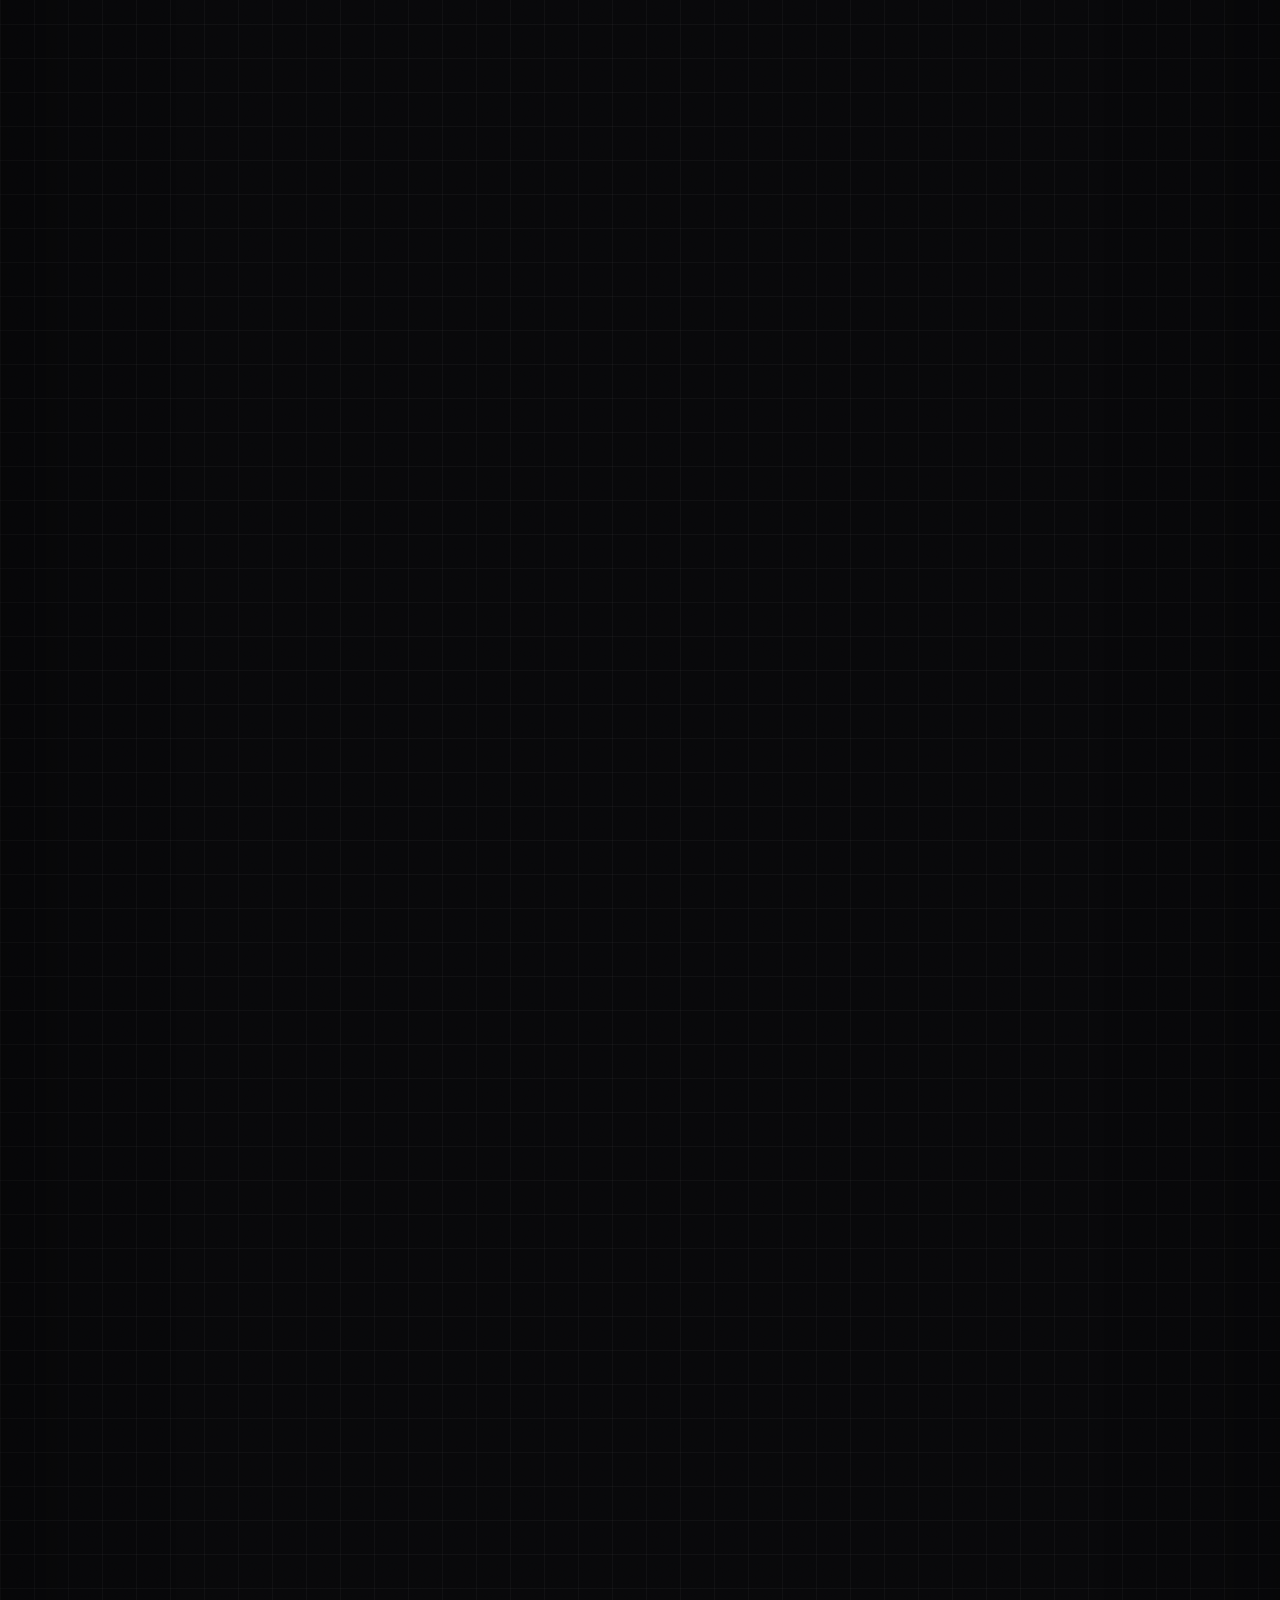
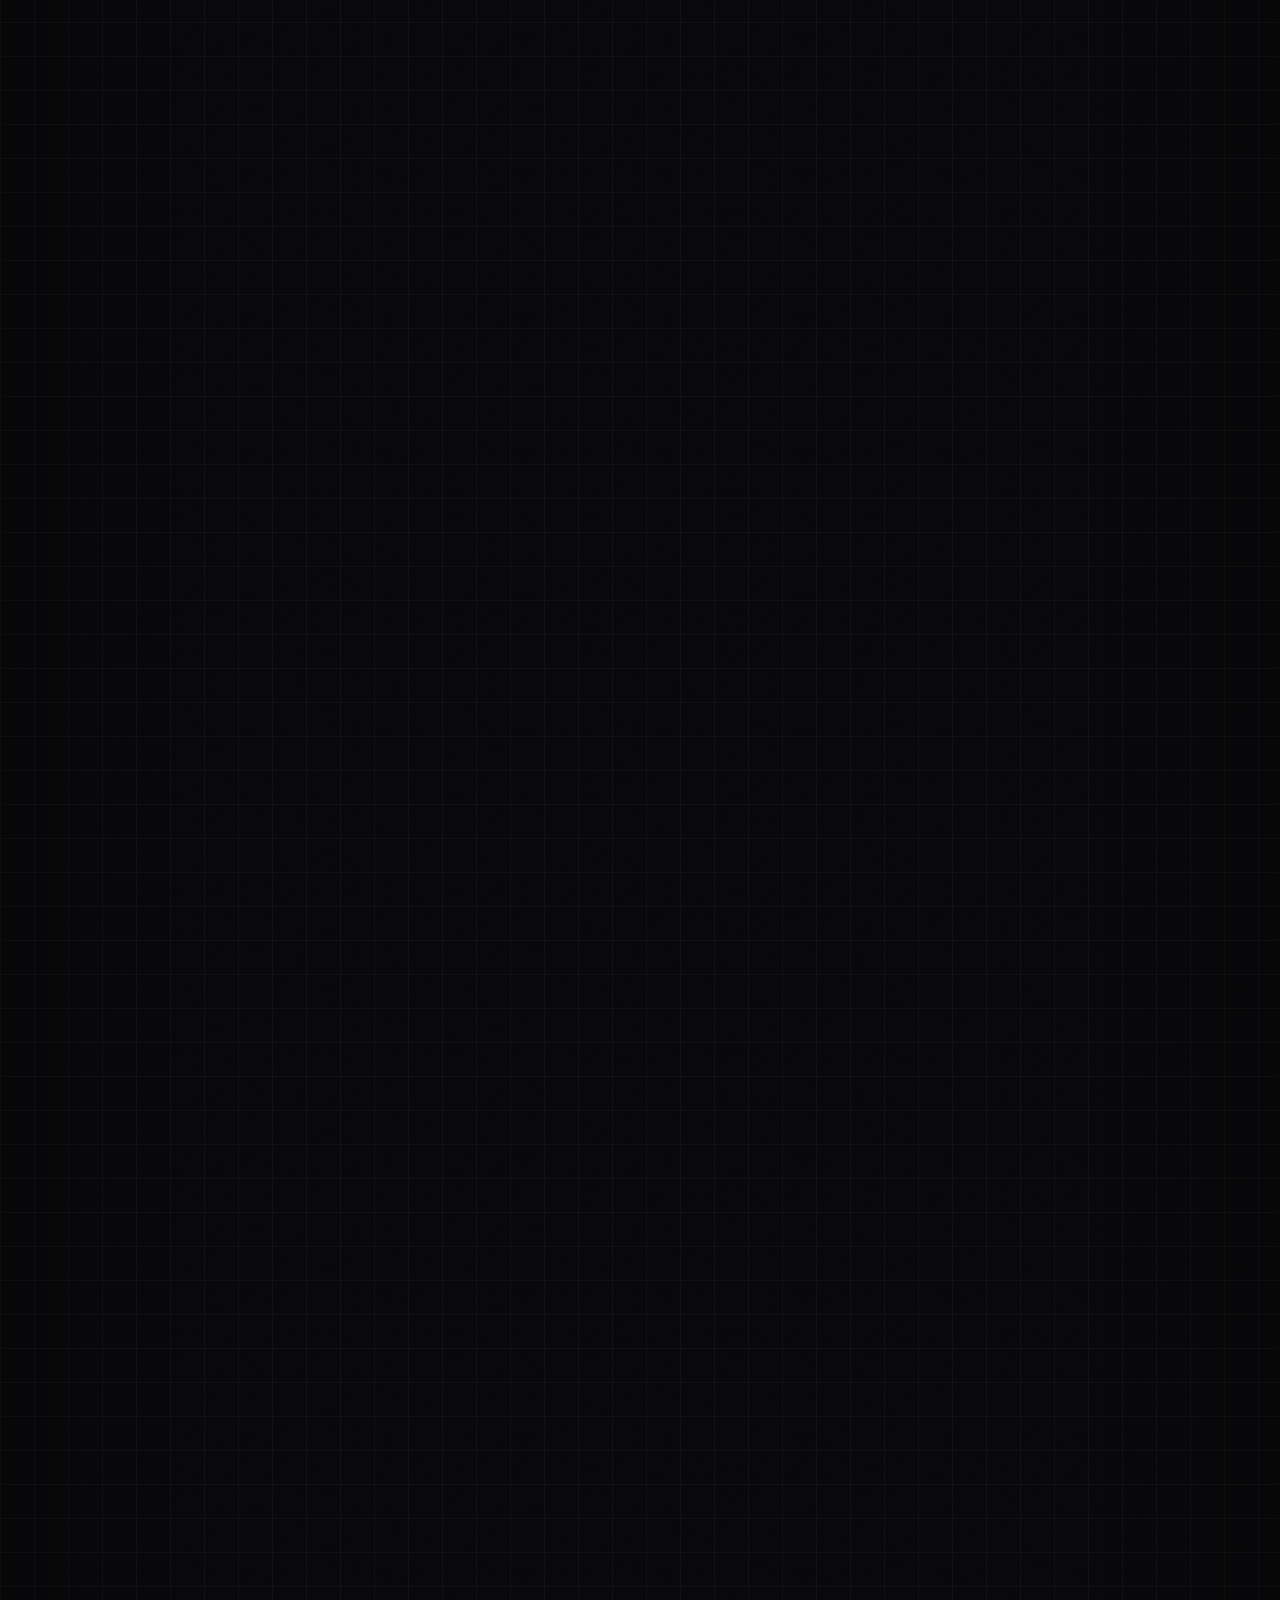
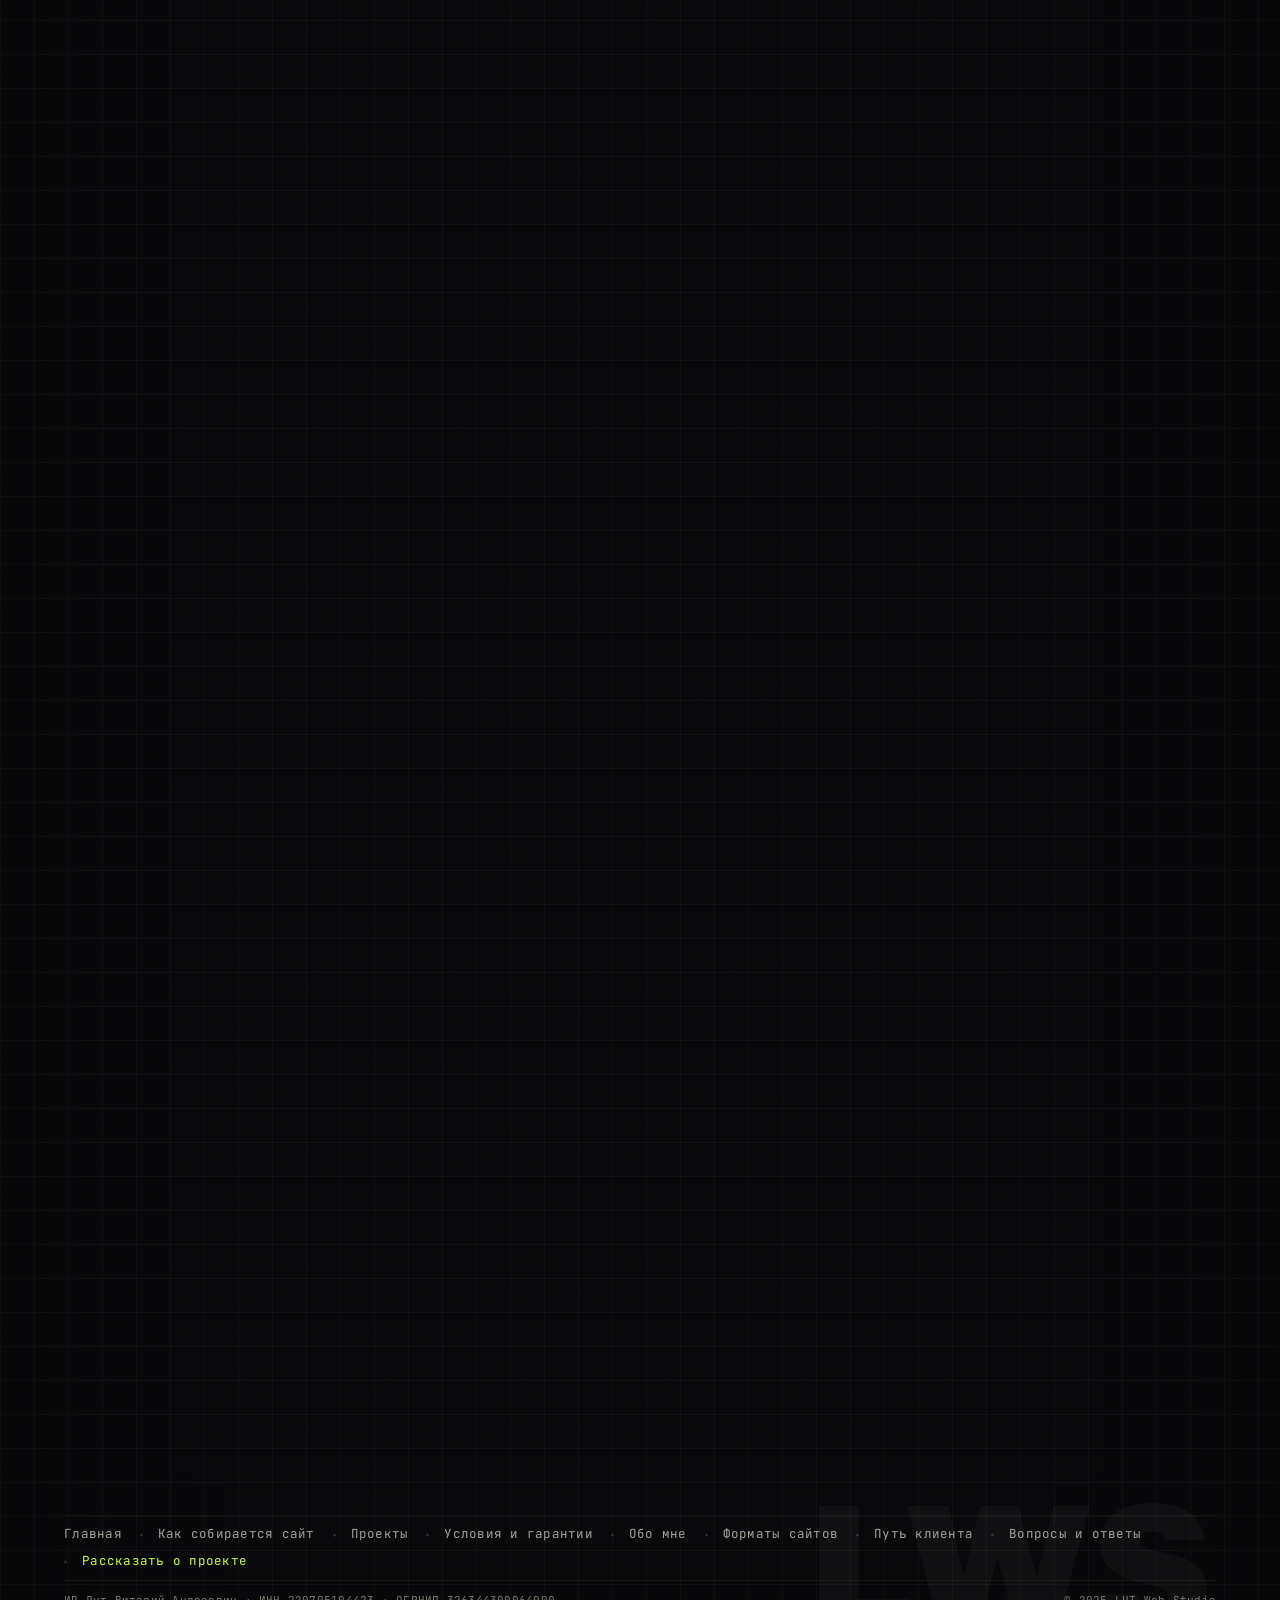
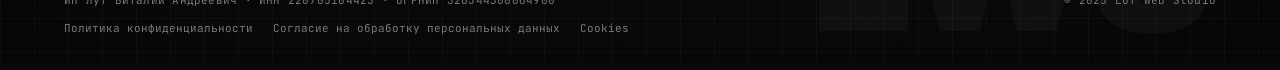
==== commit 77102bc9: "fix: unify preloader faucet into one solid object, close stream gap Faucet parts shared a translucen" ====
--- a/index.html
+++ b/index.html
@@ -158,47 +158,43 @@
           <clipPath id="lwsClipS"><use href="#lwsGlyphS"></use></clipPath>
         </defs>
 
-        <!-- Faucet: pipe enters from the left, big side-mounted valve
+        <!-- Faucet: pipe enters from the left, side-mounted valve
              wheel, rounded bend, nozzle. The whole group's x placement
              is corrected at runtime (js/preloader.js) once L's actual
              measured vertical-stroke center is known, via a single
-             translateX on this <g> — so the stream always lands
-             exactly there regardless of font metrics, without
-             touching any coordinate below.
-
-             Two-layer stroke (…-outer + …-inner, same "d") on the pipe
-             and stem reads as one thick graphite body with a visible
-             inner channel rather than a bare line. The elbow joint
-             and nozzle collar are separate filled shapes (not just a
-             rounded line join) so the bend and the outlet both read
-             as actual fittings.
+             translateX on this <g>.
+
+             Every part below shares ONE fully opaque graphite palette
+             (--lws-faucet-body / -edge / -dark, defined in
+             css/preloader.css) instead of the sitewide
+             --color-border-strong token, which is a *translucent*
+             rgba(255,255,255,.14) — fine for a subtle card border, but
+             wrong for a mechanical body: every place two strokes
+             crossed (pipe/elbow, stem/ring) the overlap visibly
+             double-blended, reading as loose see-through parts rather
+             than one solid object. Opaque fills/strokes make any
+             overlap between same-colored parts seamless. This also
+             replaces the old two-layer (-outer/-inner) stroke trick —
+             it was meant to suggest a channel but mostly added more
+             overlapping edges — with a single solid stroke per part.
 
              data-valve wraps ONLY the parts that spin (ring, spokes,
-             hub) — the stem stays outside it and never rotates. Its
-             rotation is driven every frame via the native SVG
-             transform="rotate(angle cx cy)" attribute (js/preloader.js),
-             not a CSS transform-origin guess: rotate(a,cx,cy) always
-             pivots around the exact given point regardless of the
-             group's own bounding box, which is what the old
-             transform-box:fill-box approach got wrong — the stem
-             used to live inside the rotating group and extended its
-             fill-box asymmetrically, pulling the effective pivot
-             several px away from the ring's true center. -->
+             hub) — the stem stays outside it and never rotates,
+             driven every frame via the native SVG
+             transform="rotate(angle cx cy)" attribute
+             (js/preloader.js): that always pivots around the exact
+             given point regardless of the group's own bounding box. -->
         <g class="lwsload__faucet-group" data-faucet-group>
-          <path class="lwsload__pipe-outer" d="M14,195 H103 Q123,195 123,215 V276" />
-          <path class="lwsload__pipe-inner" d="M14,195 H103 Q123,195 123,215 V276" />
-
-          <line class="lwsload__valve-stem-outer" x1="75" y1="195" x2="75" y2="153" />
-          <line class="lwsload__valve-stem-inner" x1="75" y1="195" x2="75" y2="153" />
-
-          <circle class="lwsload__elbow-joint" cx="113" cy="205" r="16" />
+          <path class="lwsload__pipe" d="M14,195 H103 Q123,195 123,215 V276" />
+          <line class="lwsload__valve-stem" x1="75" y1="195" x2="75" y2="141" />
+          <circle class="lwsload__elbow-joint" cx="113" cy="205" r="15" />
 
           <g class="lwsload__valve" data-valve>
-            <circle class="lwsload__valve-ring" cx="75" cy="95" r="58" />
-            <line class="lwsload__valve-spoke" x1="17" y1="95" x2="133" y2="95" />
-            <line class="lwsload__valve-spoke" x1="46" y1="44.8" x2="104" y2="145.2" />
-            <line class="lwsload__valve-spoke" x1="46" y1="145.2" x2="104" y2="44.8" />
-            <circle class="lwsload__valve-hub" cx="75" cy="95" r="13" />
+            <circle class="lwsload__valve-ring" cx="75" cy="95" r="46" />
+            <line class="lwsload__valve-spoke" x1="29" y1="95" x2="121" y2="95" />
+            <line class="lwsload__valve-spoke" x1="52" y1="55.2" x2="98" y2="134.8" />
+            <line class="lwsload__valve-spoke" x1="52" y1="134.8" x2="98" y2="55.2" />
+            <circle class="lwsload__valve-hub" cx="75" cy="95" r="9" />
           </g>
 
           <g class="lwsload__nozzle">
@@ -207,7 +203,11 @@
             <ellipse class="lwsload__nozzle-hole" cx="123" cy="296" rx="10" ry="4" />
           </g>
 
-          <line class="lwsload__stream" data-stream x1="123" y1="296" x2="123" y2="345" />
+          <!-- y2 is corrected at runtime to reach L's actual visible
+               ink (not just its padded bounding box — see
+               L_INK_TOP_FRACTION in js/preloader.js) so there is no
+               empty gap between the stream and the letter. -->
+          <line class="lwsload__stream" data-stream x1="123" y1="296" x2="123" y2="440" />
         </g>
 
         <!-- Empty letters — always visible, defines the "container". -->
--- a/css/preloader.min.css
+++ b/css/preloader.min.css
@@ -1 +1 @@
-.lwsload{position:fixed;inset:0;z-index:var(--z-preloader);display:grid;place-items:center;background:var(--color-bg);overflow:hidden;transition:opacity .5s var(--ease-rise),visibility 0s linear 0s}.lwsload__grid{position:absolute;inset:0;background-image:linear-gradient(rgba(255,255,255,.03) 1px,transparent 1px),linear-gradient(90deg,rgba(255,255,255,.03) 1px,transparent 1px);background-size:34px 34px}.lwsload__sr{position:absolute;width:1px;height:1px;padding:0;margin:-1px;overflow:hidden;clip:rect(0,0,0,0);white-space:nowrap;border:0}.lwsload.is-done{opacity:0;transition:opacity .5s var(--ease-rise),visibility 0s linear .5s;visibility:hidden;pointer-events:none}.lwsload__scene{position:relative;width:clamp(460px,min(64vw,70.7vh),1040px);aspect-ratio:1000/820}.lwsload__glow{position:absolute;inset:-18%;background:radial-gradient(52% 46% at 50% 54%,var(--glow-accent-soft),transparent 72%);pointer-events:none}.lwsload__svg{position:relative;display:block;width:100%;height:100%;overflow:visible}.lwsload__glyph{font-family:var(--font-display);font-weight:800;font-size:360px;letter-spacing:-.01em}.lwsload__letter-outline{fill:var(--color-surface-3);stroke:var(--color-border-strong);stroke-width:2px;vector-effect:non-scaling-stroke}.lwsload__liquid{fill:var(--color-accent);filter:drop-shadow(0 0 7px rgba(200, 255, 46, .3))}.lwsload__pipe-inner,.lwsload__pipe-outer,.lwsload__valve-stem-inner,.lwsload__valve-stem-outer{fill:none;stroke-linecap:round;stroke-linejoin:round;vector-effect:non-scaling-stroke}.lwsload__pipe-outer,.lwsload__valve-stem-outer{stroke:var(--color-border-strong);stroke-width:22px}.lwsload__pipe-inner,.lwsload__valve-stem-inner{stroke:var(--color-surface-2);stroke-width:11px}.lwsload__elbow-joint{fill:var(--color-surface-2);stroke:var(--color-border-strong);stroke-width:3.5px;vector-effect:non-scaling-stroke}.lwsload__valve-ring{fill:var(--color-surface-2);stroke:var(--color-border-strong);stroke-width:9px;vector-effect:non-scaling-stroke}.lwsload__valve-spoke{stroke:var(--color-border-strong);stroke-width:6px;stroke-linecap:round;vector-effect:non-scaling-stroke}.lwsload__valve-hub{fill:var(--color-accent)}.lwsload__nozzle-collar{fill:var(--color-surface-2);stroke:var(--color-border-strong);stroke-width:3.5px;vector-effect:non-scaling-stroke}.lwsload__nozzle-opening{fill:var(--color-surface-3);stroke:var(--color-border-strong);stroke-width:2.5px;vector-effect:non-scaling-stroke}.lwsload__nozzle-hole{fill:var(--color-bg)}.lwsload__stream{stroke:var(--color-accent);stroke-width:18px;stroke-linecap:round;vector-effect:non-scaling-stroke;filter:drop-shadow(0 0 4px rgba(200, 255, 46, .3));transition:stroke-width .35s var(--ease-rise)}.lwsload__stream.is-ending{stroke-width:0}@media (max-width:1023px){.lwsload__scene{width:clamp(260px,min(98vw,90vh),640px)}.lwsload__pipe-outer,.lwsload__valve-stem-outer{stroke-width:15px}.lwsload__pipe-inner,.lwsload__valve-stem-inner{stroke-width:7.5px}.lwsload__elbow-joint,.lwsload__nozzle-collar{stroke-width:2.5px}.lwsload__nozzle-opening{stroke-width:2px}.lwsload__valve-ring{stroke-width:6px}.lwsload__valve-spoke{stroke-width:4px}.lwsload__stream{stroke-width:12px}.lwsload__letter-outline{stroke-width:1.5px}}@media (max-height:420px){.lwsload__glow{inset:-8%}}+.lwsload{--lws-faucet-body:#3a3a41;--lws-faucet-edge:#46464e;--lws-faucet-dark:#1c1c20;position:fixed;inset:0;z-index:var(--z-preloader);display:grid;place-items:center;background:var(--color-bg);overflow:hidden;transition:opacity .5s var(--ease-rise),visibility 0s linear 0s}.lwsload__grid{position:absolute;inset:0;background-image:linear-gradient(rgba(255,255,255,.03) 1px,transparent 1px),linear-gradient(90deg,rgba(255,255,255,.03) 1px,transparent 1px);background-size:34px 34px}.lwsload__sr{position:absolute;width:1px;height:1px;padding:0;margin:-1px;overflow:hidden;clip:rect(0,0,0,0);white-space:nowrap;border:0}.lwsload.is-done{opacity:0;transition:opacity .5s var(--ease-rise),visibility 0s linear .5s;visibility:hidden;pointer-events:none}.lwsload__scene{position:relative;width:clamp(460px,min(64vw,70.7vh),1040px);aspect-ratio:1000/820}.lwsload__glow{position:absolute;inset:-18%;background:radial-gradient(52% 46% at 50% 54%,var(--glow-accent-soft),transparent 72%);pointer-events:none}.lwsload__svg{position:relative;display:block;width:100%;height:100%;overflow:visible}.lwsload__glyph{font-family:var(--font-display);font-weight:800;font-size:360px;letter-spacing:-.01em}.lwsload__letter-outline{fill:var(--color-surface-3);stroke:var(--color-border-strong);stroke-width:2px;vector-effect:non-scaling-stroke}.lwsload__liquid{fill:var(--color-accent);filter:drop-shadow(0 0 7px rgba(200, 255, 46, .3))}.lwsload__pipe,.lwsload__valve-stem{fill:none;stroke:var(--lws-faucet-body);stroke-width:19px;stroke-linecap:round;stroke-linejoin:round;vector-effect:non-scaling-stroke}.lwsload__elbow-joint{fill:var(--lws-faucet-body);stroke:var(--lws-faucet-dark);stroke-width:2px;vector-effect:non-scaling-stroke}.lwsload__valve-ring{fill:var(--lws-faucet-edge);stroke:var(--lws-faucet-dark);stroke-width:2.5px;vector-effect:non-scaling-stroke}.lwsload__valve-spoke{stroke:var(--lws-faucet-dark);stroke-width:5px;stroke-linecap:round;vector-effect:non-scaling-stroke}.lwsload__valve-hub{fill:var(--color-accent)}.lwsload__nozzle-collar{fill:var(--lws-faucet-body);stroke:var(--lws-faucet-dark);stroke-width:2px;vector-effect:non-scaling-stroke}.lwsload__nozzle-opening{fill:var(--lws-faucet-dark);stroke:none}.lwsload__nozzle-hole{fill:var(--color-bg)}.lwsload__stream{stroke:var(--color-accent);stroke-width:18px;stroke-linecap:round;vector-effect:non-scaling-stroke;filter:drop-shadow(0 0 4px rgba(200, 255, 46, .3));transition:stroke-width .35s var(--ease-rise)}.lwsload__stream.is-ending{stroke-width:0}@media (max-width:1023px){.lwsload__scene{width:clamp(260px,min(98vw,90vh),640px)}.lwsload__pipe,.lwsload__valve-stem{stroke-width:13px}.lwsload__elbow-joint,.lwsload__nozzle-collar{stroke-width:1.5px}.lwsload__valve-ring{stroke-width:1.8px}.lwsload__valve-spoke{stroke-width:3.5px}.lwsload__stream{stroke-width:12px}.lwsload__letter-outline{stroke-width:1.5px}}@media (max-height:420px){.lwsload__glow{inset:-8%}}
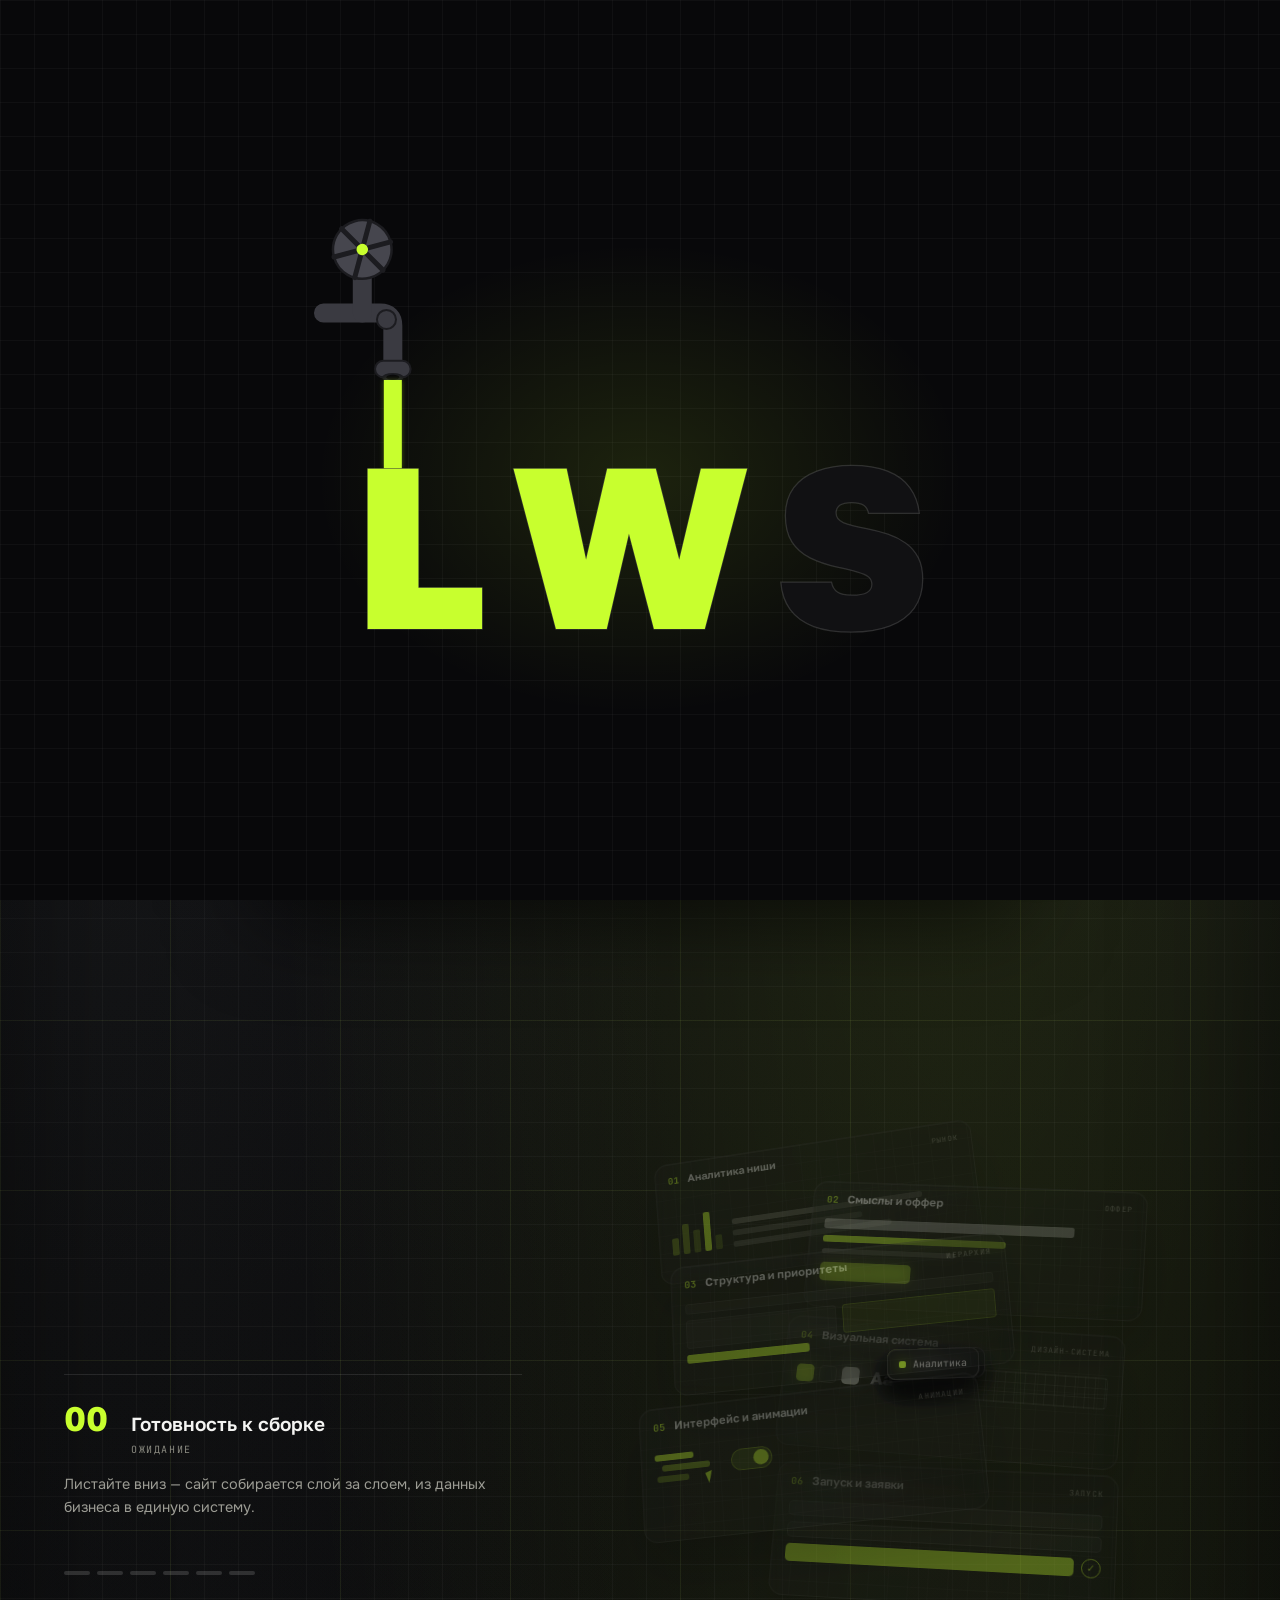
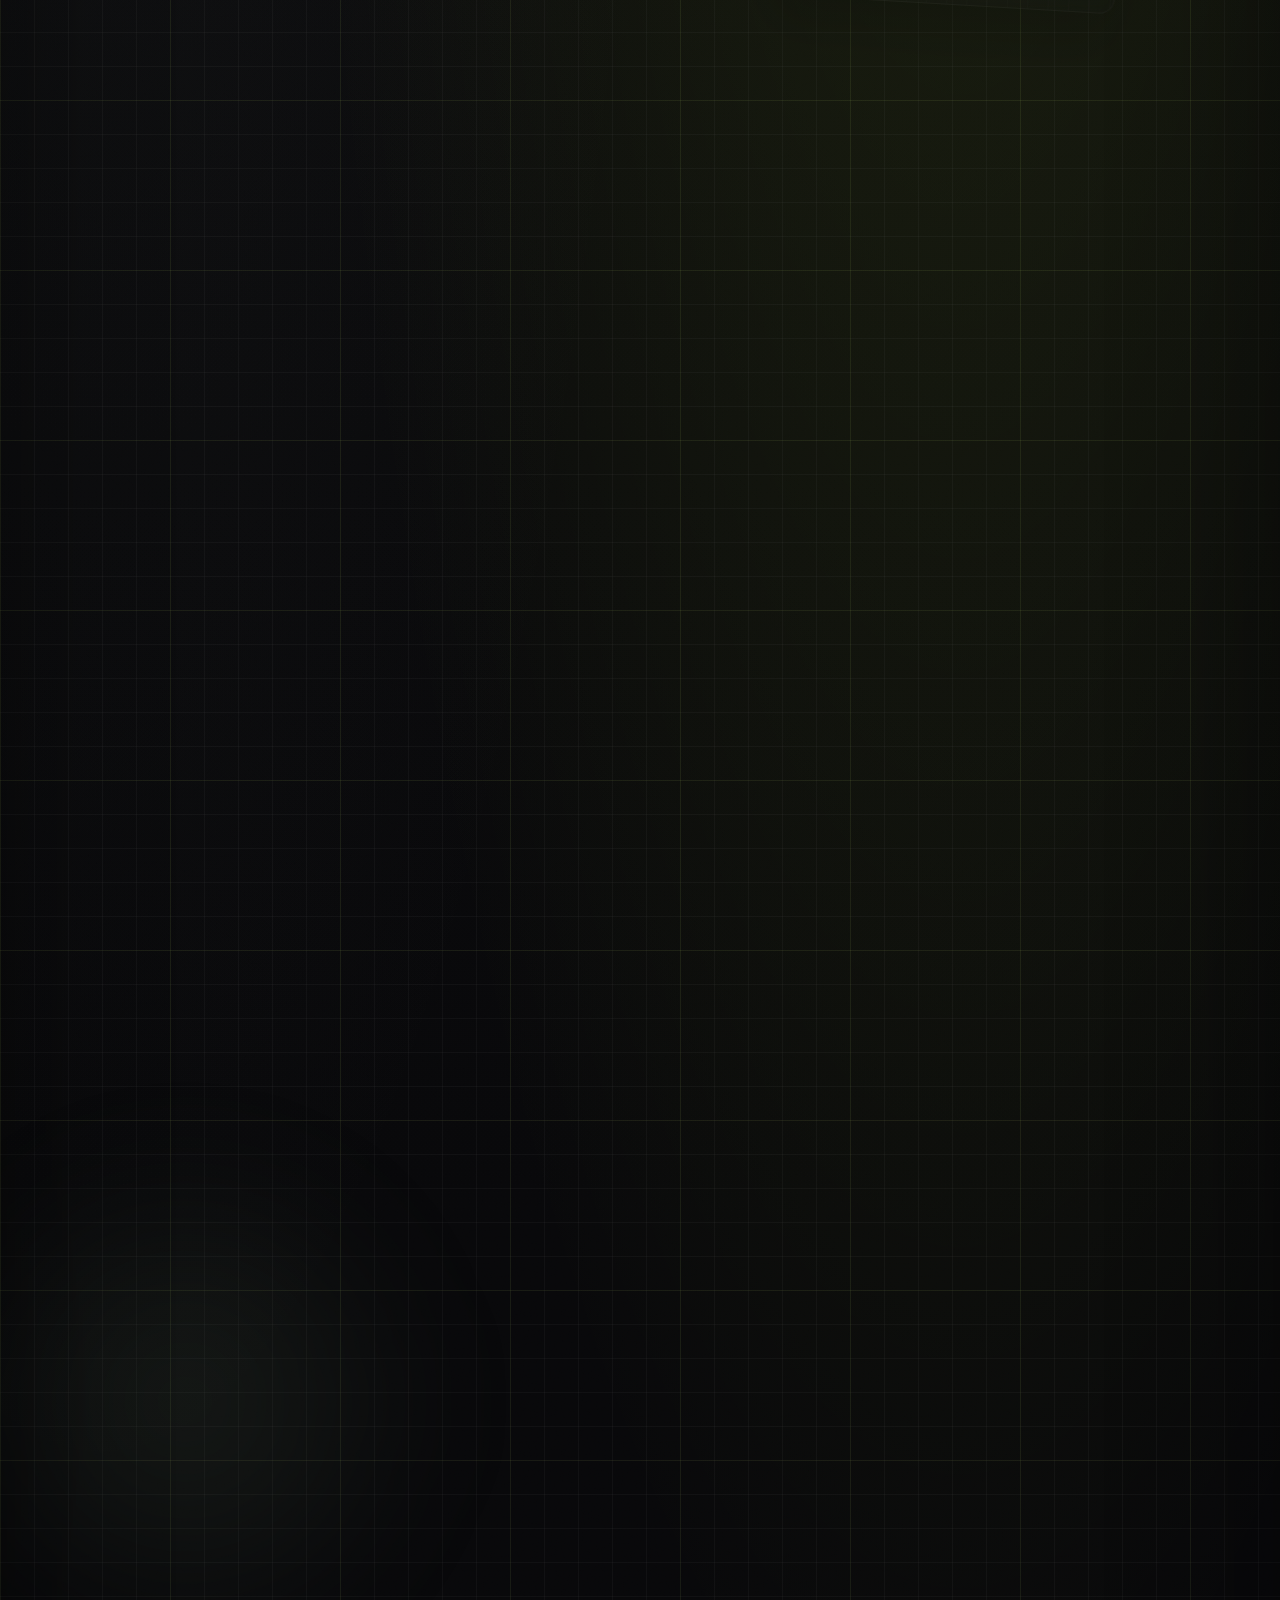
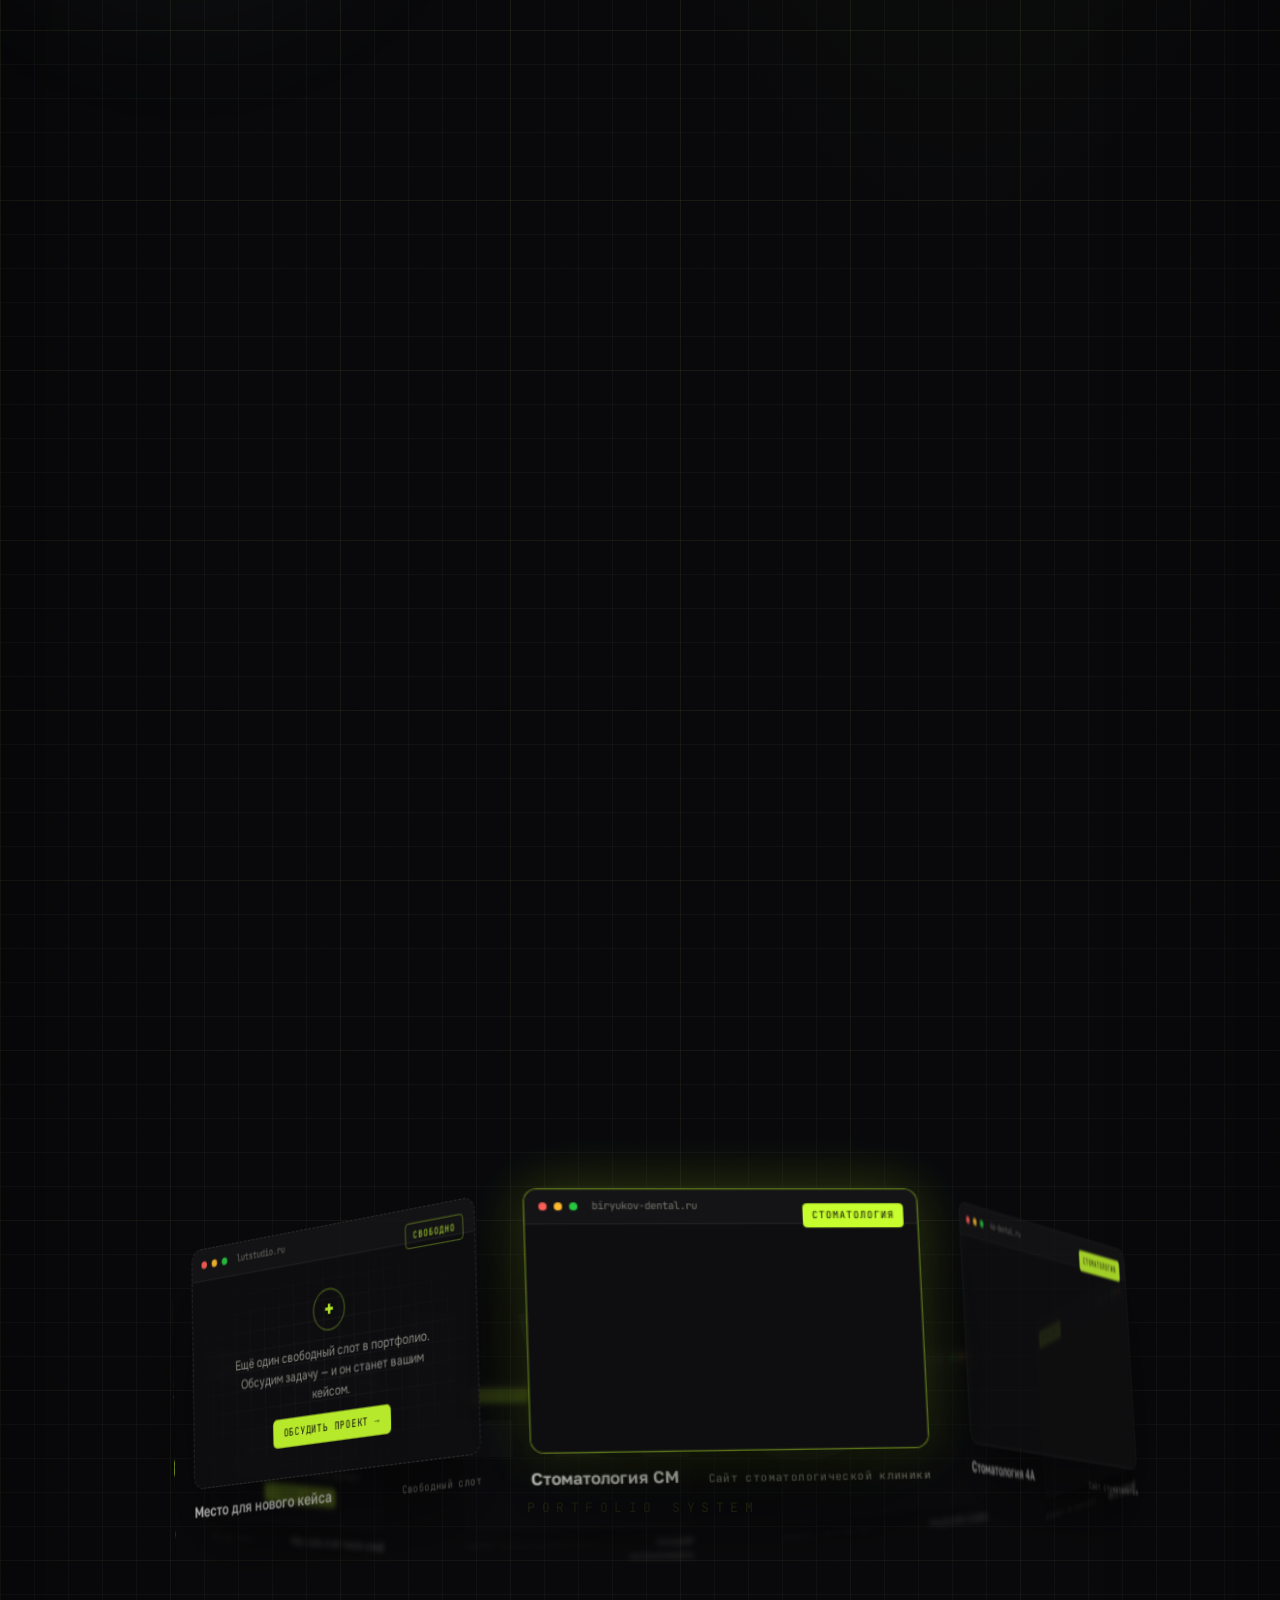
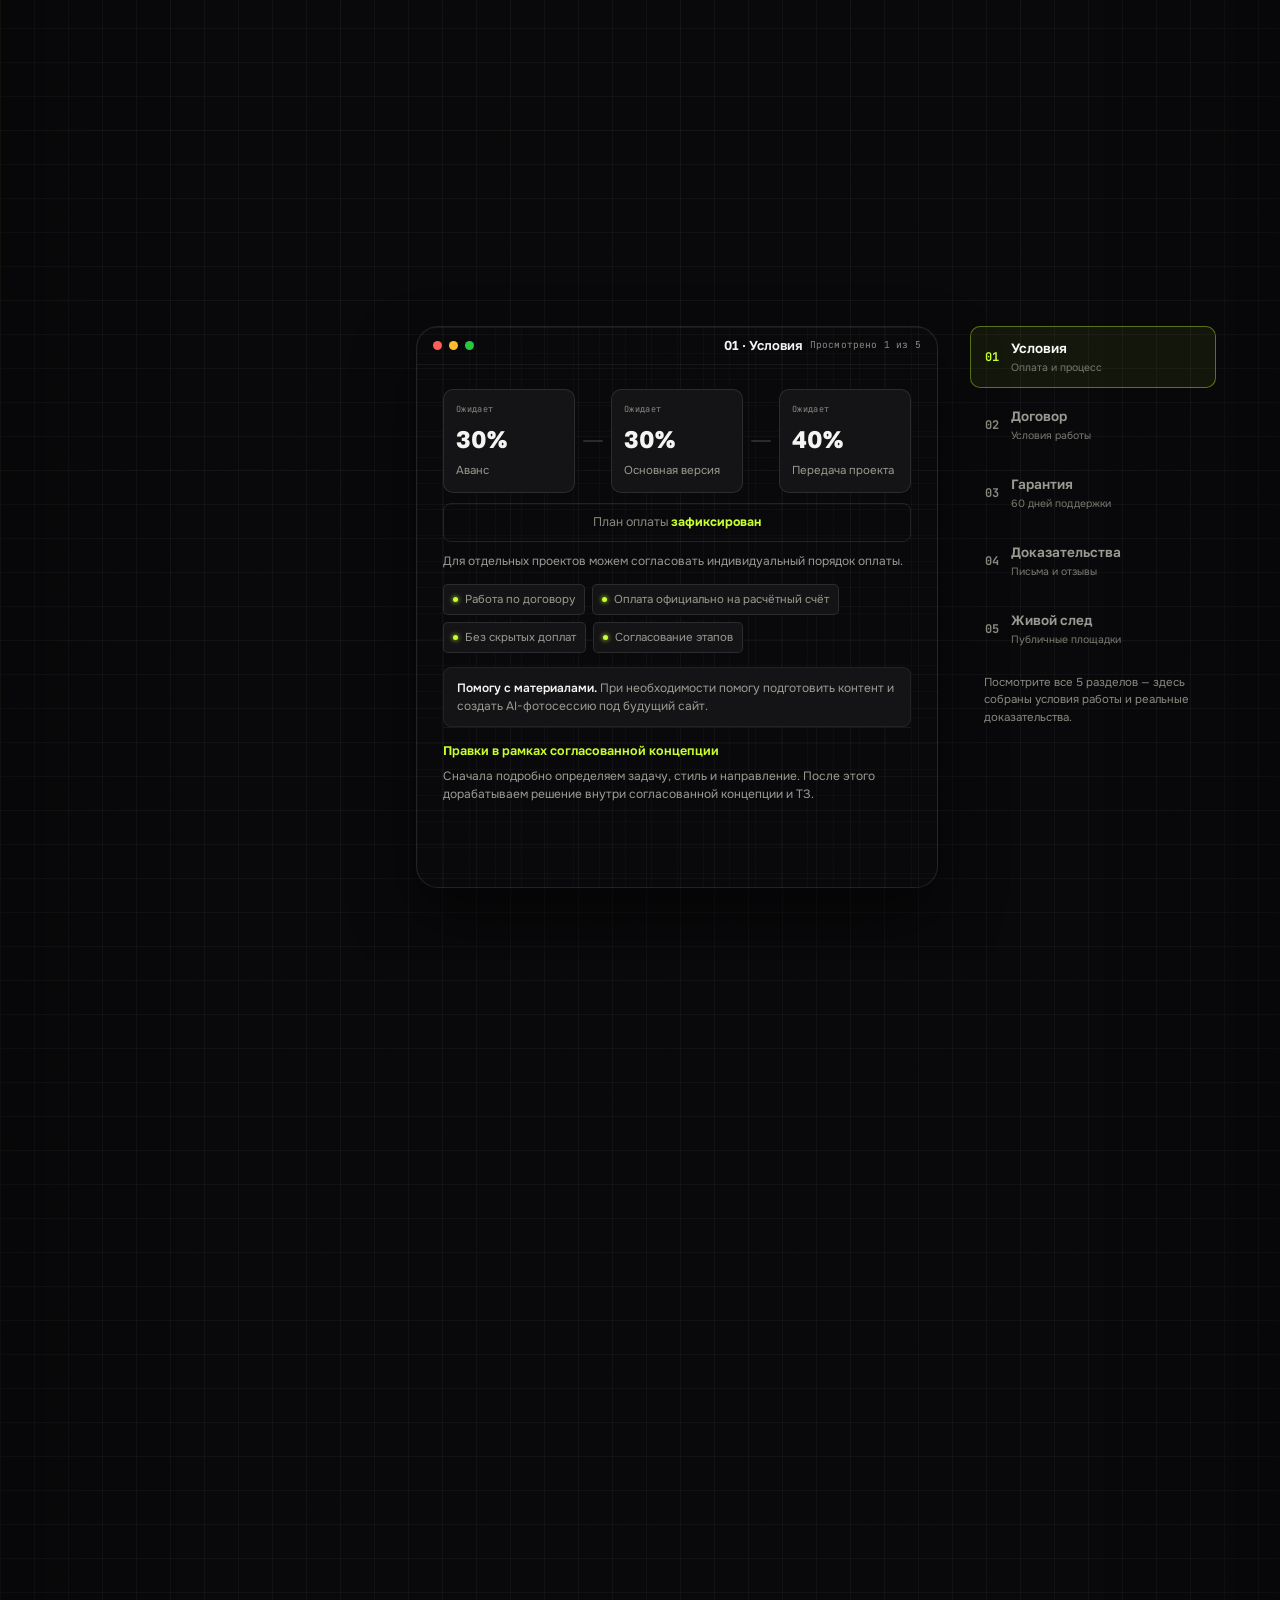
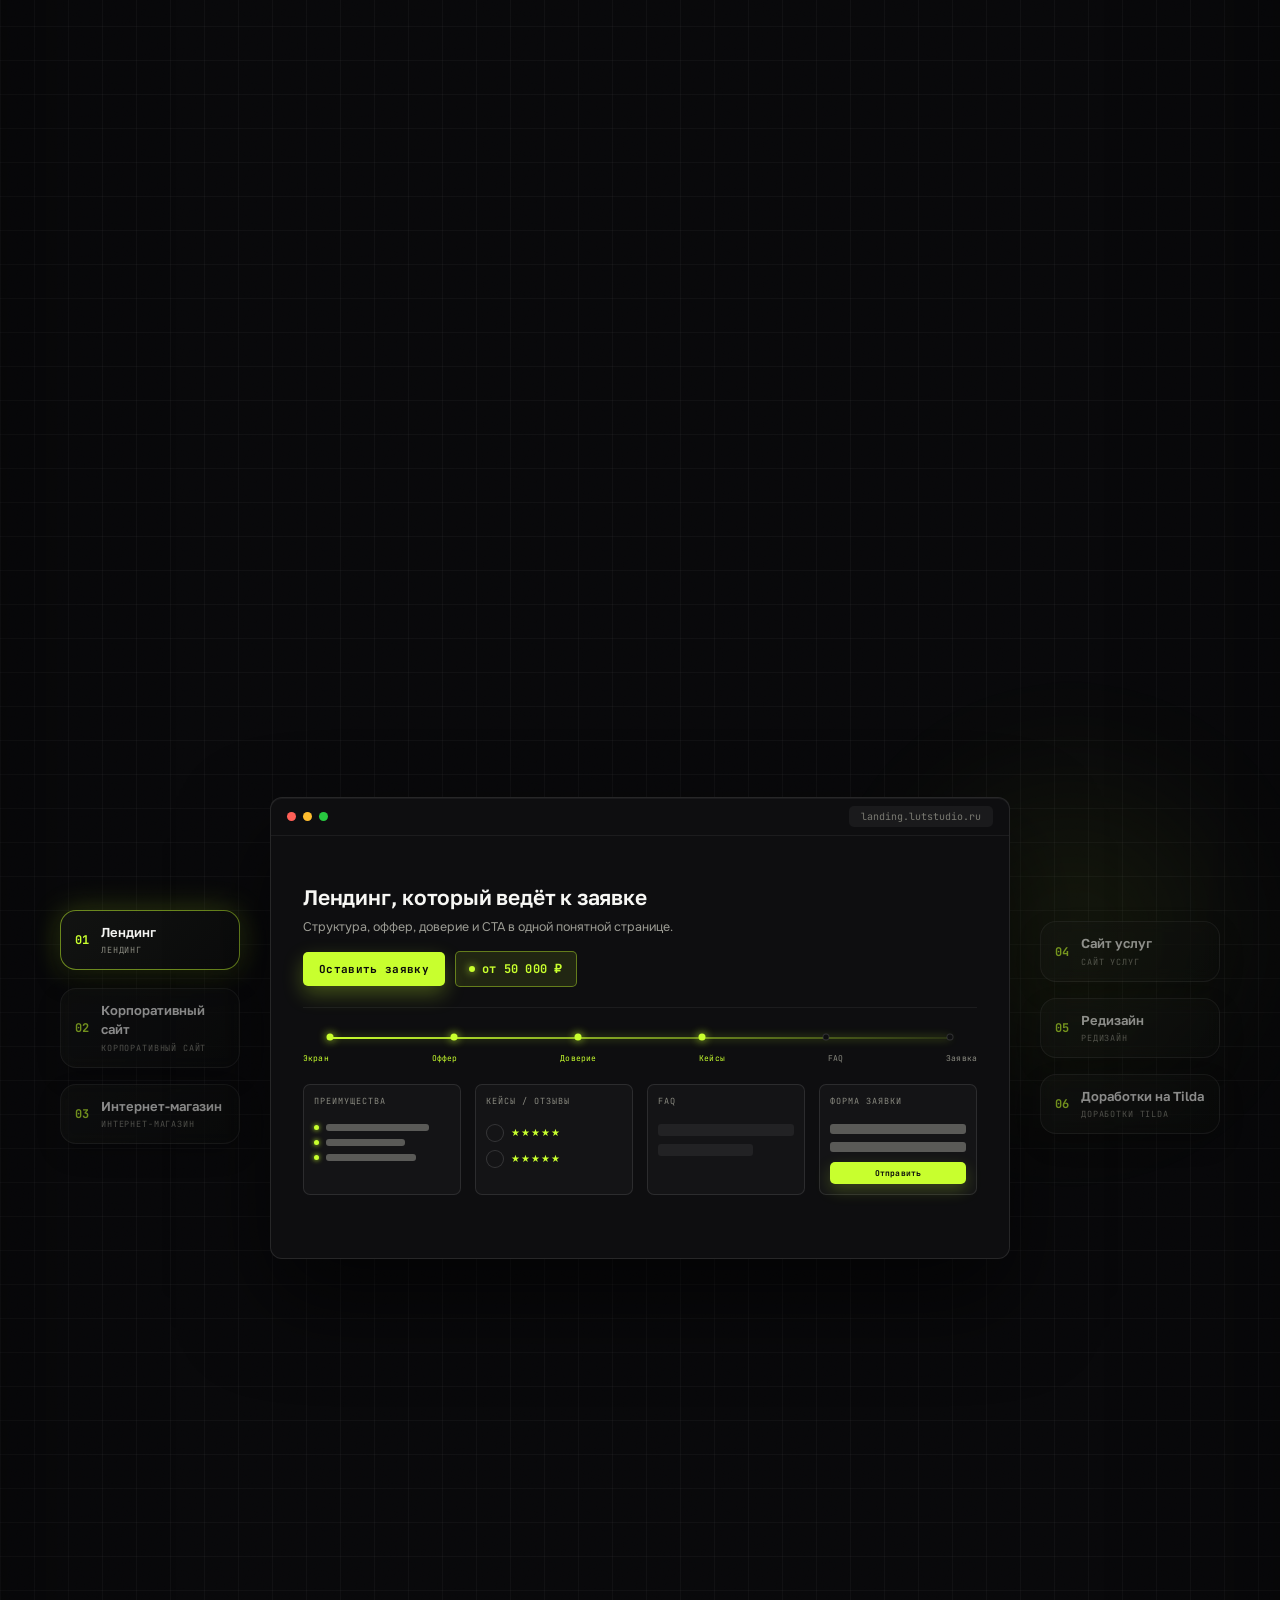
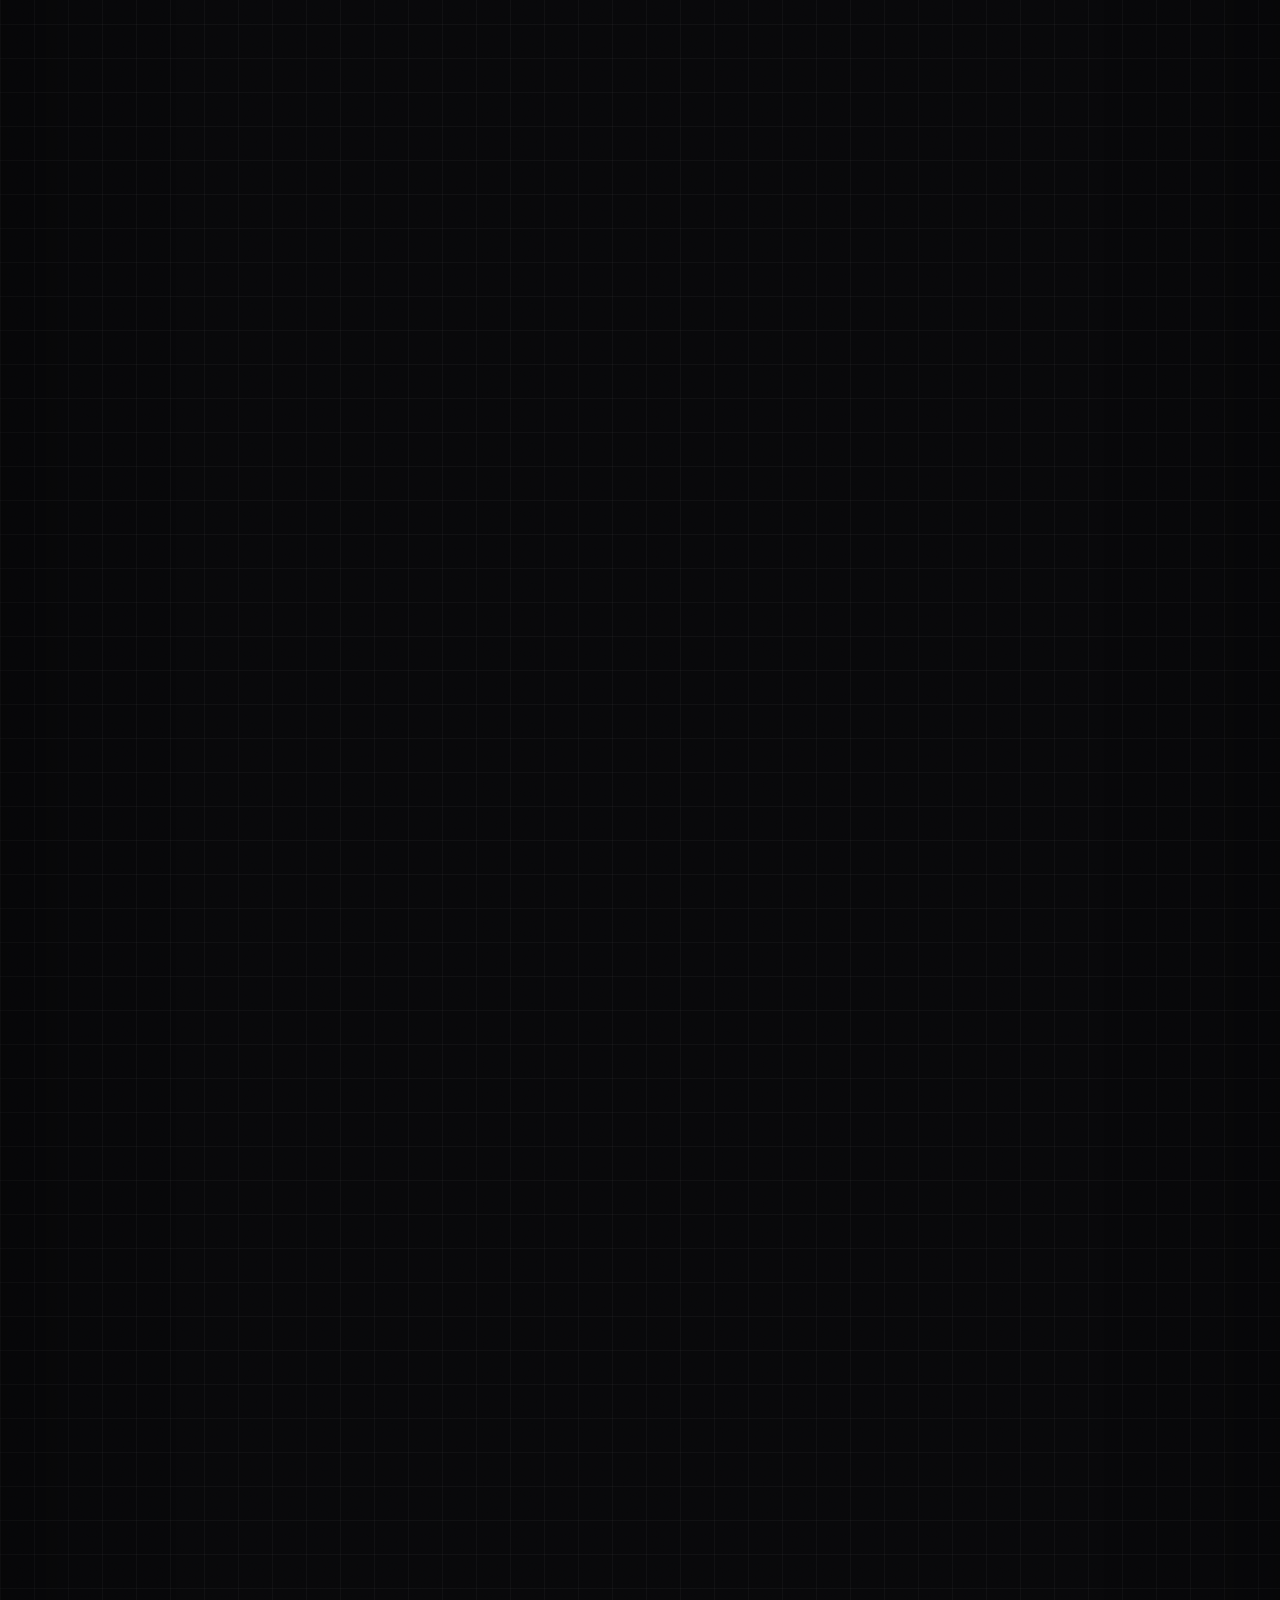
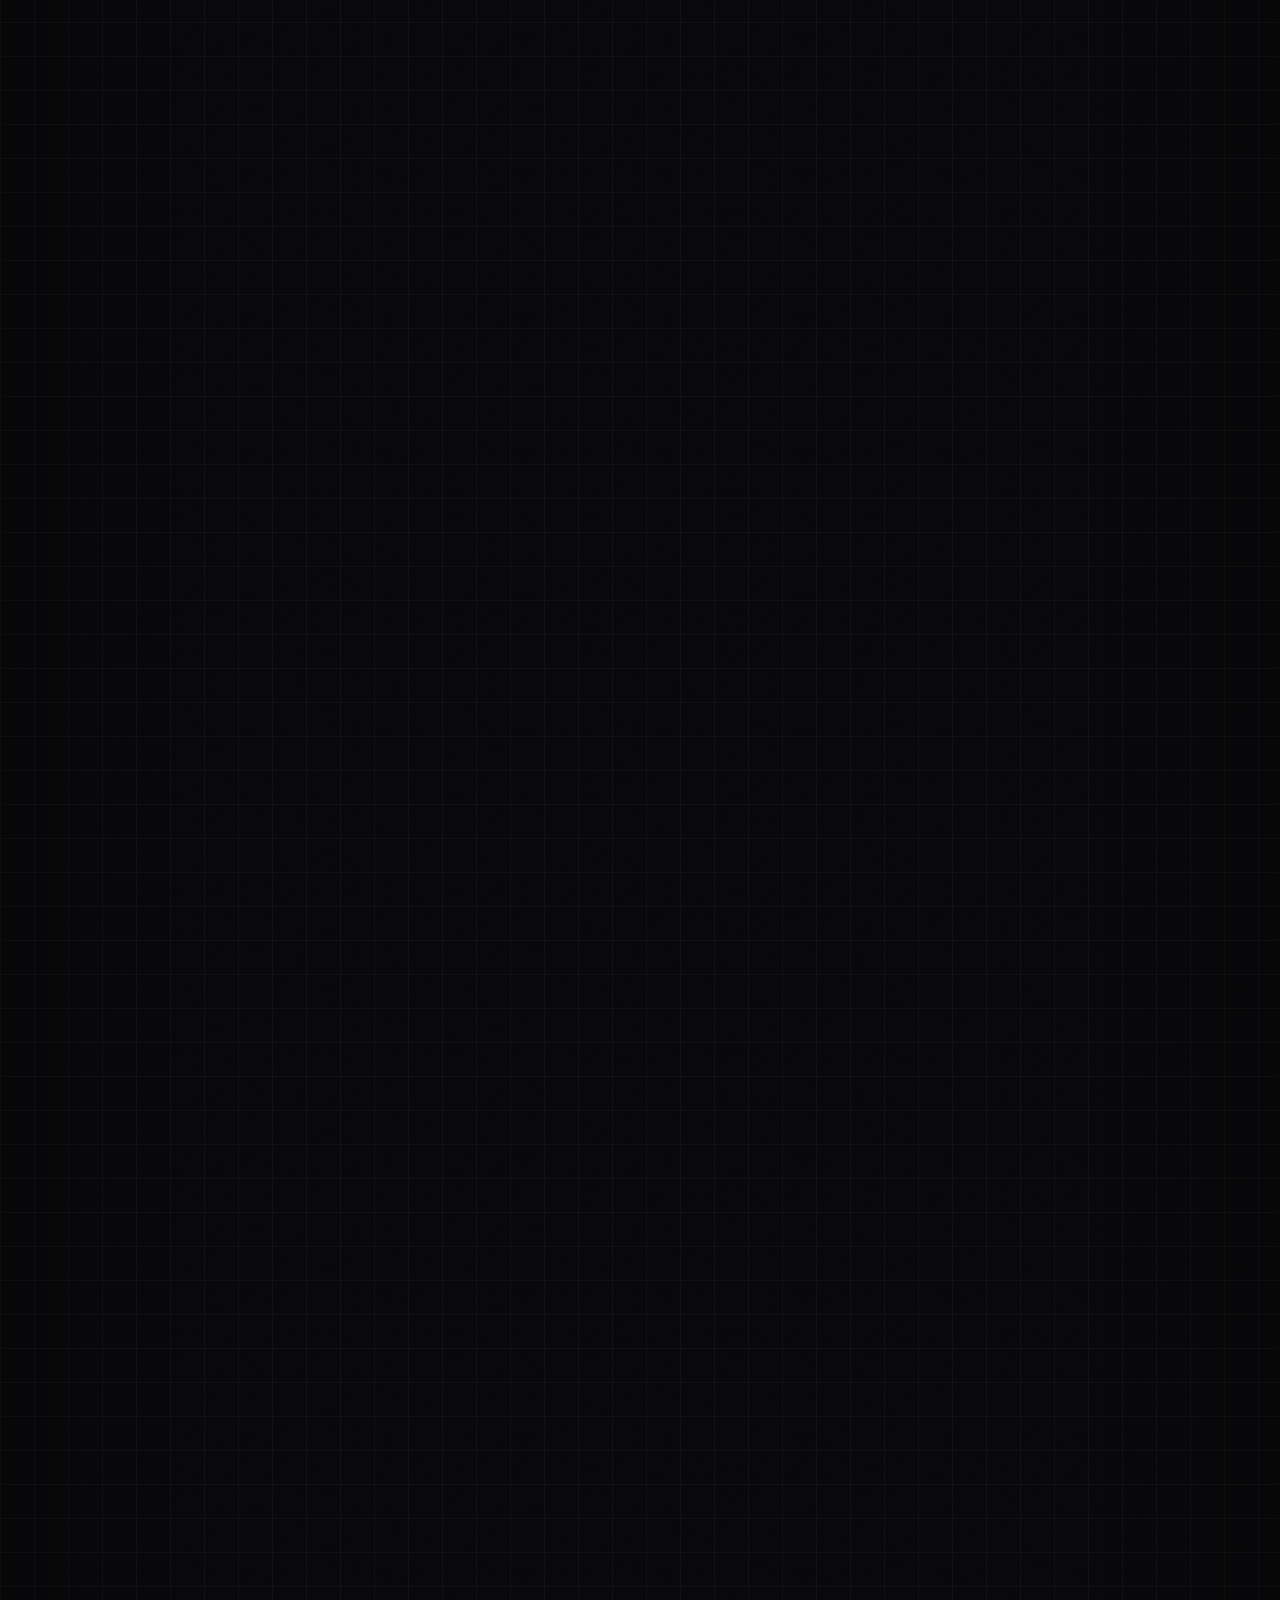
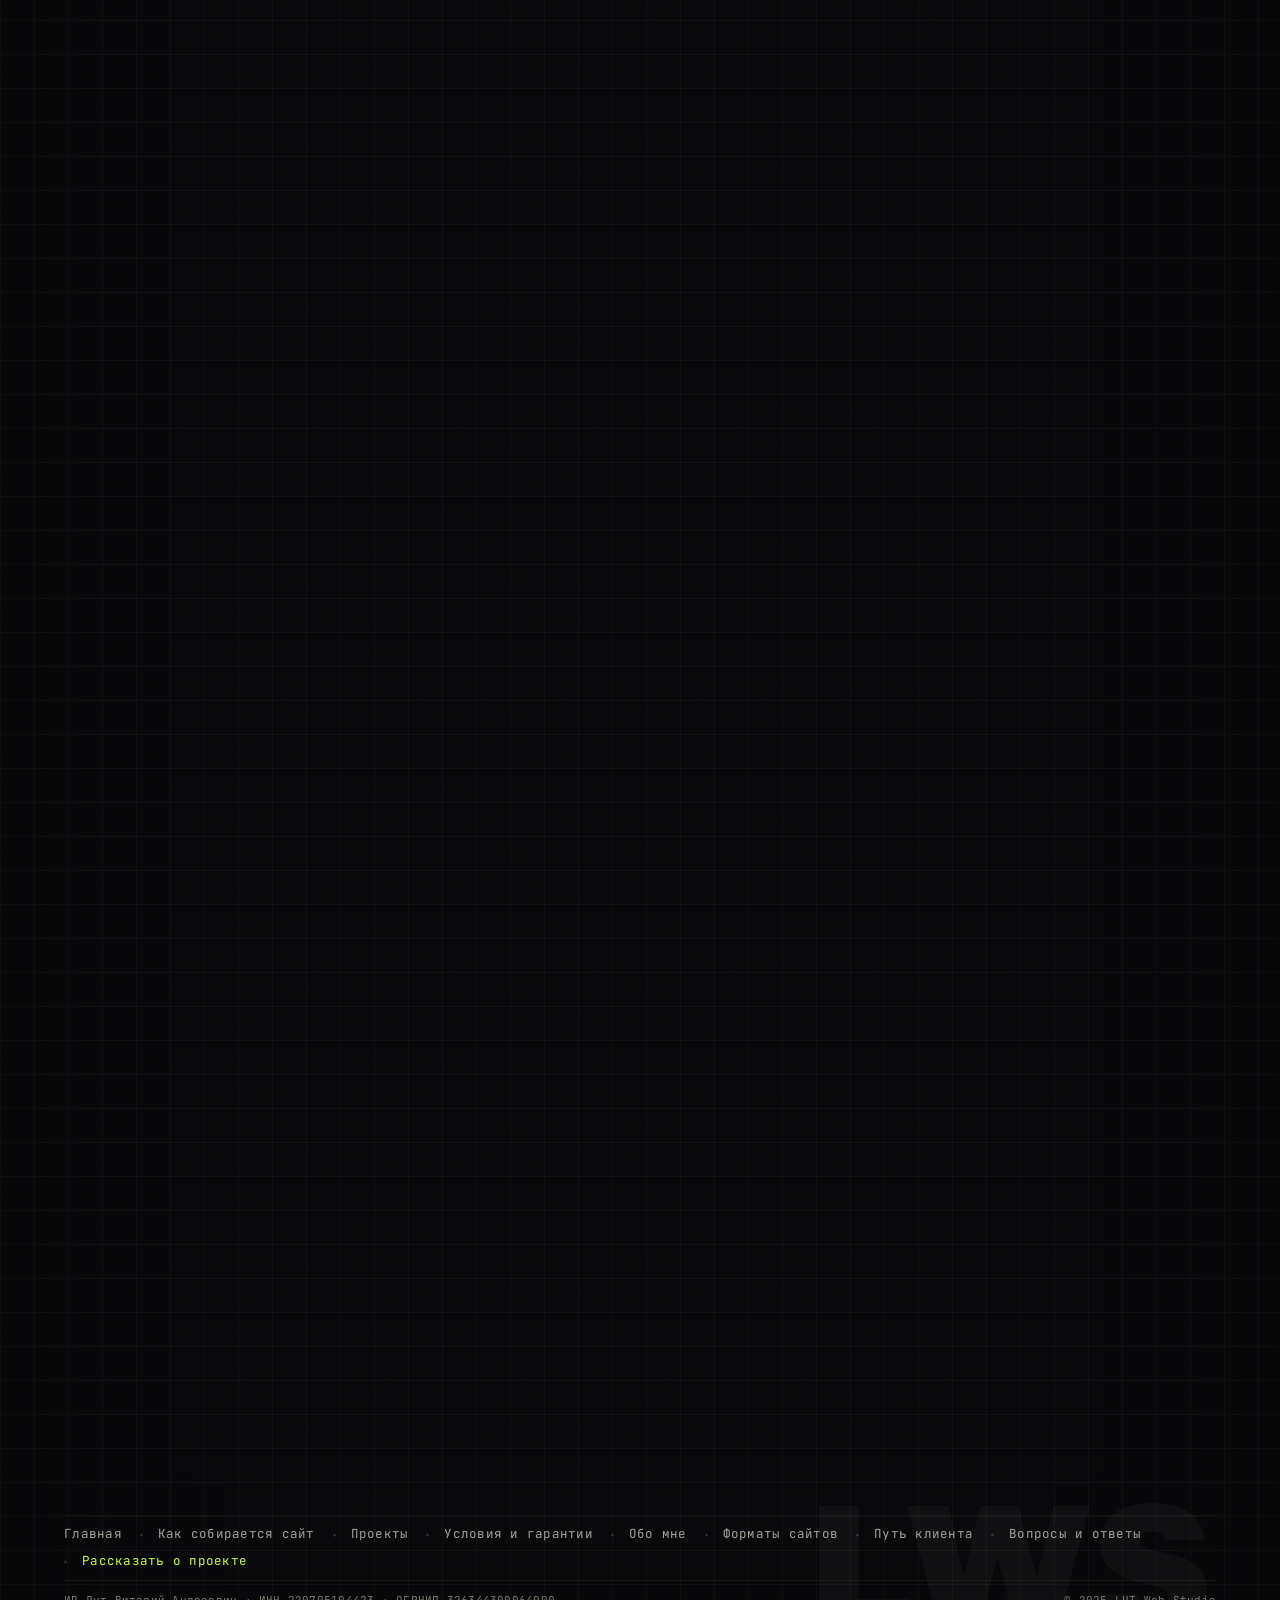
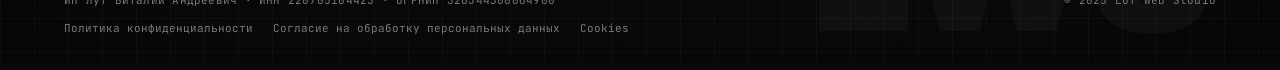
==== commit 0f510c16: "fix: clamp preloader stream to L's real ink bounds, start it at the nozzle hole The stream's "flow j" ====
--- a/index.html
+++ b/index.html
@@ -203,11 +203,15 @@
             <ellipse class="lwsload__nozzle-hole" cx="123" cy="296" rx="10" ry="4" />
           </g>
 
-          <!-- y2 is corrected at runtime to reach L's actual visible
-               ink (not just its padded bounding box — see
+          <!-- y1 sits at the nozzle-hole's own lower edge (hole is
+               cy=296 ry=4, so 300) with a flush (butt, not round) cap
+               so the water visibly starts inside the dark hole itself
+               instead of the rounded cap bulging up past it into the
+               collar. y2 is corrected at runtime to reach L's actual
+               visible ink (not just its padded bounding box — see
                L_INK_TOP_FRACTION in js/preloader.js) so there is no
                empty gap between the stream and the letter. -->
-          <line class="lwsload__stream" data-stream x1="123" y1="296" x2="123" y2="440" />
+          <line class="lwsload__stream" data-stream x1="123" y1="300" x2="123" y2="440" />
         </g>
 
         <!-- Empty letters — always visible, defines the "container". -->
--- a/css/preloader.min.css
+++ b/css/preloader.min.css
@@ -1 +1 @@
-.lwsload{--lws-faucet-body:#3a3a41;--lws-faucet-edge:#46464e;--lws-faucet-dark:#1c1c20;position:fixed;inset:0;z-index:var(--z-preloader);display:grid;place-items:center;background:var(--color-bg);overflow:hidden;transition:opacity .5s var(--ease-rise),visibility 0s linear 0s}.lwsload__grid{position:absolute;inset:0;background-image:linear-gradient(rgba(255,255,255,.03) 1px,transparent 1px),linear-gradient(90deg,rgba(255,255,255,.03) 1px,transparent 1px);background-size:34px 34px}.lwsload__sr{position:absolute;width:1px;height:1px;padding:0;margin:-1px;overflow:hidden;clip:rect(0,0,0,0);white-space:nowrap;border:0}.lwsload.is-done{opacity:0;transition:opacity .5s var(--ease-rise),visibility 0s linear .5s;visibility:hidden;pointer-events:none}.lwsload__scene{position:relative;width:clamp(460px,min(64vw,70.7vh),1040px);aspect-ratio:1000/820}.lwsload__glow{position:absolute;inset:-18%;background:radial-gradient(52% 46% at 50% 54%,var(--glow-accent-soft),transparent 72%);pointer-events:none}.lwsload__svg{position:relative;display:block;width:100%;height:100%;overflow:visible}.lwsload__glyph{font-family:var(--font-display);font-weight:800;font-size:360px;letter-spacing:-.01em}.lwsload__letter-outline{fill:var(--color-surface-3);stroke:var(--color-border-strong);stroke-width:2px;vector-effect:non-scaling-stroke}.lwsload__liquid{fill:var(--color-accent);filter:drop-shadow(0 0 7px rgba(200, 255, 46, .3))}.lwsload__pipe,.lwsload__valve-stem{fill:none;stroke:var(--lws-faucet-body);stroke-width:19px;stroke-linecap:round;stroke-linejoin:round;vector-effect:non-scaling-stroke}.lwsload__elbow-joint{fill:var(--lws-faucet-body);stroke:var(--lws-faucet-dark);stroke-width:2px;vector-effect:non-scaling-stroke}.lwsload__valve-ring{fill:var(--lws-faucet-edge);stroke:var(--lws-faucet-dark);stroke-width:2.5px;vector-effect:non-scaling-stroke}.lwsload__valve-spoke{stroke:var(--lws-faucet-dark);stroke-width:5px;stroke-linecap:round;vector-effect:non-scaling-stroke}.lwsload__valve-hub{fill:var(--color-accent)}.lwsload__nozzle-collar{fill:var(--lws-faucet-body);stroke:var(--lws-faucet-dark);stroke-width:2px;vector-effect:non-scaling-stroke}.lwsload__nozzle-opening{fill:var(--lws-faucet-dark);stroke:none}.lwsload__nozzle-hole{fill:var(--color-bg)}.lwsload__stream{stroke:var(--color-accent);stroke-width:18px;stroke-linecap:round;vector-effect:non-scaling-stroke;filter:drop-shadow(0 0 4px rgba(200, 255, 46, .3));transition:stroke-width .35s var(--ease-rise)}.lwsload__stream.is-ending{stroke-width:0}@media (max-width:1023px){.lwsload__scene{width:clamp(260px,min(98vw,90vh),640px)}.lwsload__pipe,.lwsload__valve-stem{stroke-width:13px}.lwsload__elbow-joint,.lwsload__nozzle-collar{stroke-width:1.5px}.lwsload__valve-ring{stroke-width:1.8px}.lwsload__valve-spoke{stroke-width:3.5px}.lwsload__stream{stroke-width:12px}.lwsload__letter-outline{stroke-width:1.5px}}@media (max-height:420px){.lwsload__glow{inset:-8%}}+.lwsload{--lws-faucet-body:#3a3a41;--lws-faucet-edge:#46464e;--lws-faucet-dark:#1c1c20;position:fixed;inset:0;z-index:var(--z-preloader);display:grid;place-items:center;background:var(--color-bg);overflow:hidden;transition:opacity .5s var(--ease-rise),visibility 0s linear 0s}.lwsload__grid{position:absolute;inset:0;background-image:linear-gradient(rgba(255,255,255,.03) 1px,transparent 1px),linear-gradient(90deg,rgba(255,255,255,.03) 1px,transparent 1px);background-size:34px 34px}.lwsload__sr{position:absolute;width:1px;height:1px;padding:0;margin:-1px;overflow:hidden;clip:rect(0,0,0,0);white-space:nowrap;border:0}.lwsload.is-done{opacity:0;transition:opacity .5s var(--ease-rise),visibility 0s linear .5s;visibility:hidden;pointer-events:none}.lwsload__scene{position:relative;width:clamp(460px,min(64vw,70.7vh),1040px);aspect-ratio:1000/820}.lwsload__glow{position:absolute;inset:-18%;background:radial-gradient(52% 46% at 50% 54%,var(--glow-accent-soft),transparent 72%);pointer-events:none}.lwsload__svg{position:relative;display:block;width:100%;height:100%;overflow:visible}.lwsload__glyph{font-family:var(--font-display);font-weight:800;font-size:360px;letter-spacing:-.01em}.lwsload__letter-outline{fill:var(--color-surface-3);stroke:var(--color-border-strong);stroke-width:2px;vector-effect:non-scaling-stroke}.lwsload__liquid{fill:var(--color-accent);filter:drop-shadow(0 0 7px rgba(200, 255, 46, .3))}.lwsload__pipe,.lwsload__valve-stem{fill:none;stroke:var(--lws-faucet-body);stroke-width:19px;stroke-linecap:round;stroke-linejoin:round;vector-effect:non-scaling-stroke}.lwsload__elbow-joint{fill:var(--lws-faucet-body);stroke:var(--lws-faucet-dark);stroke-width:2px;vector-effect:non-scaling-stroke}.lwsload__valve-ring{fill:var(--lws-faucet-edge);stroke:var(--lws-faucet-dark);stroke-width:2.5px;vector-effect:non-scaling-stroke}.lwsload__valve-spoke{stroke:var(--lws-faucet-dark);stroke-width:5px;stroke-linecap:round;vector-effect:non-scaling-stroke}.lwsload__valve-hub{fill:var(--color-accent)}.lwsload__nozzle-collar{fill:var(--lws-faucet-body);stroke:var(--lws-faucet-dark);stroke-width:2px;vector-effect:non-scaling-stroke}.lwsload__nozzle-opening{fill:var(--lws-faucet-dark);stroke:none}.lwsload__nozzle-hole{fill:var(--color-bg)}.lwsload__stream{stroke:var(--color-accent);stroke-width:18px;stroke-linecap:butt;vector-effect:non-scaling-stroke;filter:drop-shadow(0 0 4px rgba(200, 255, 46, .3));transition:stroke-width .35s var(--ease-rise)}.lwsload__stream.is-ending{stroke-width:0}@media (max-width:1023px){.lwsload__scene{width:clamp(260px,min(98vw,90vh),640px)}.lwsload__pipe,.lwsload__valve-stem{stroke-width:13px}.lwsload__elbow-joint,.lwsload__nozzle-collar{stroke-width:1.5px}.lwsload__valve-ring{stroke-width:1.8px}.lwsload__valve-spoke{stroke-width:3.5px}.lwsload__stream{stroke-width:12px}.lwsload__letter-outline{stroke-width:1.5px}}@media (max-height:420px){.lwsload__glow{inset:-8%}}
